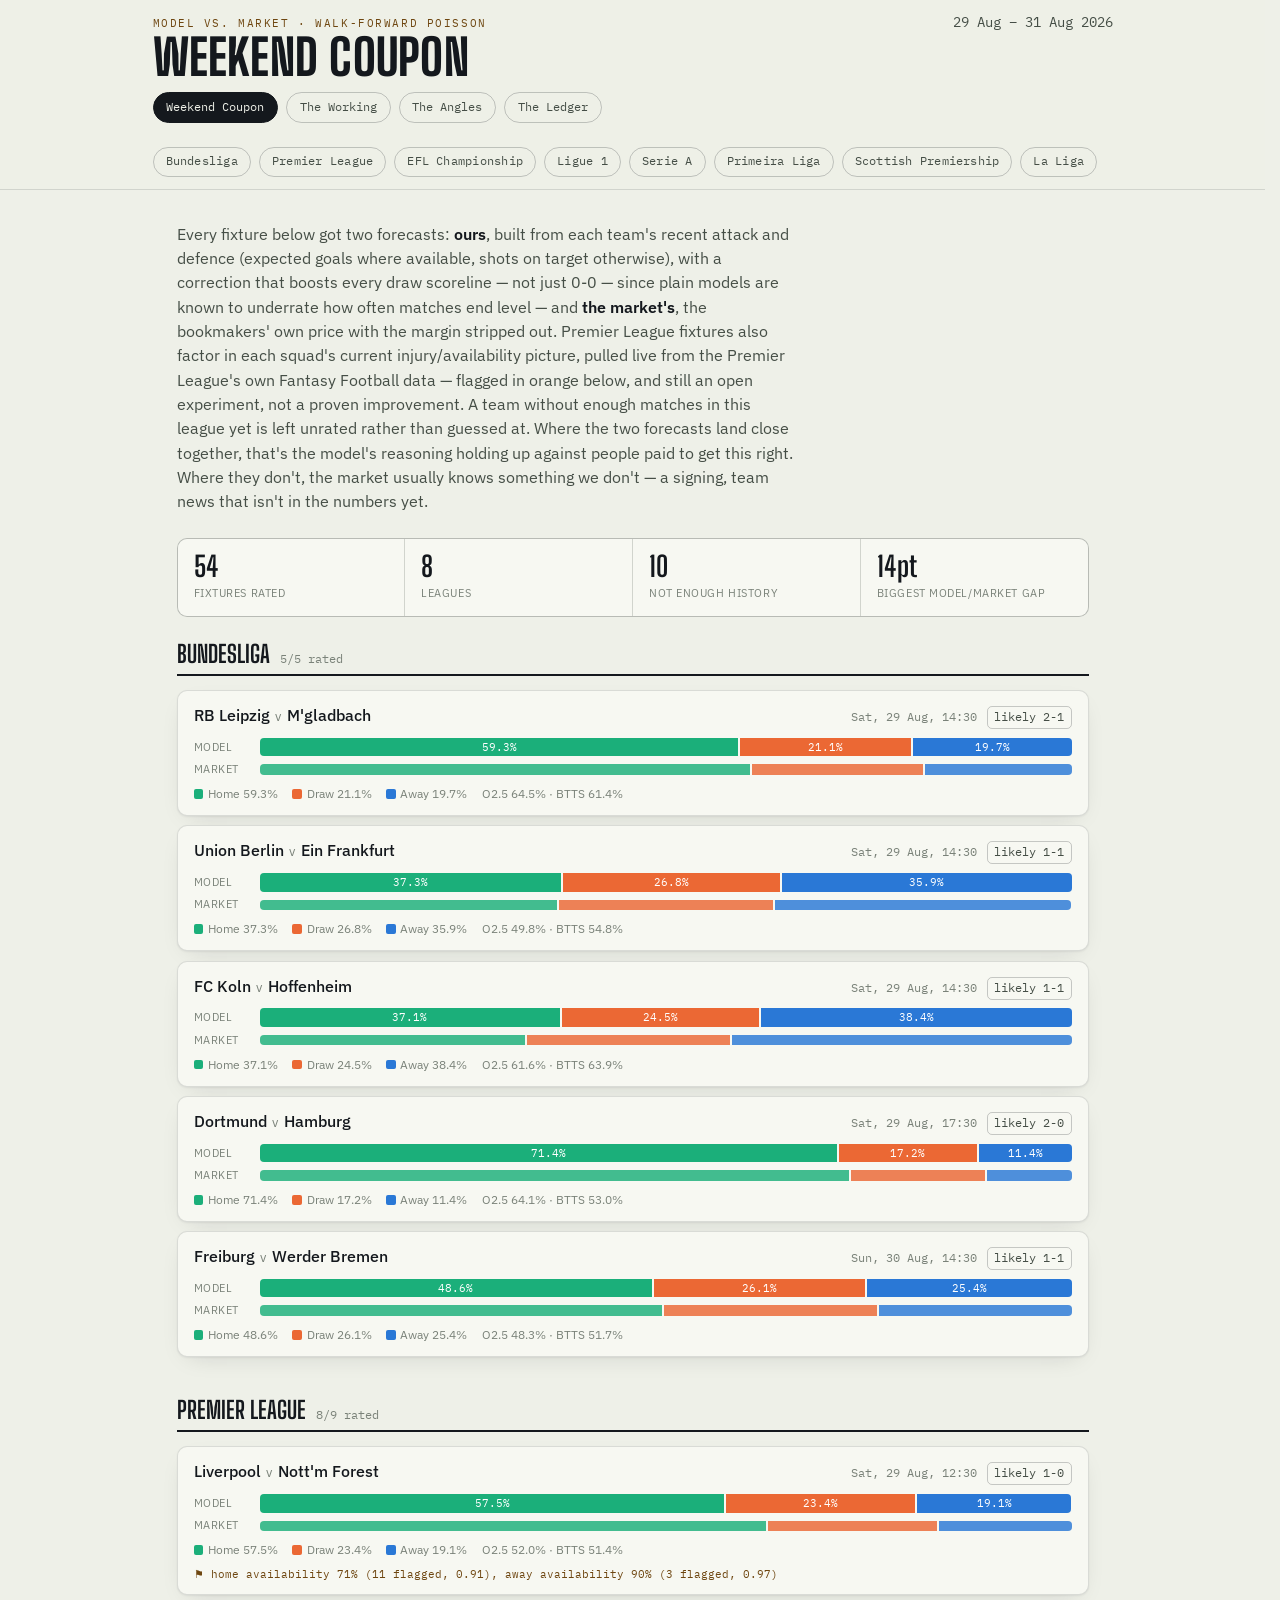
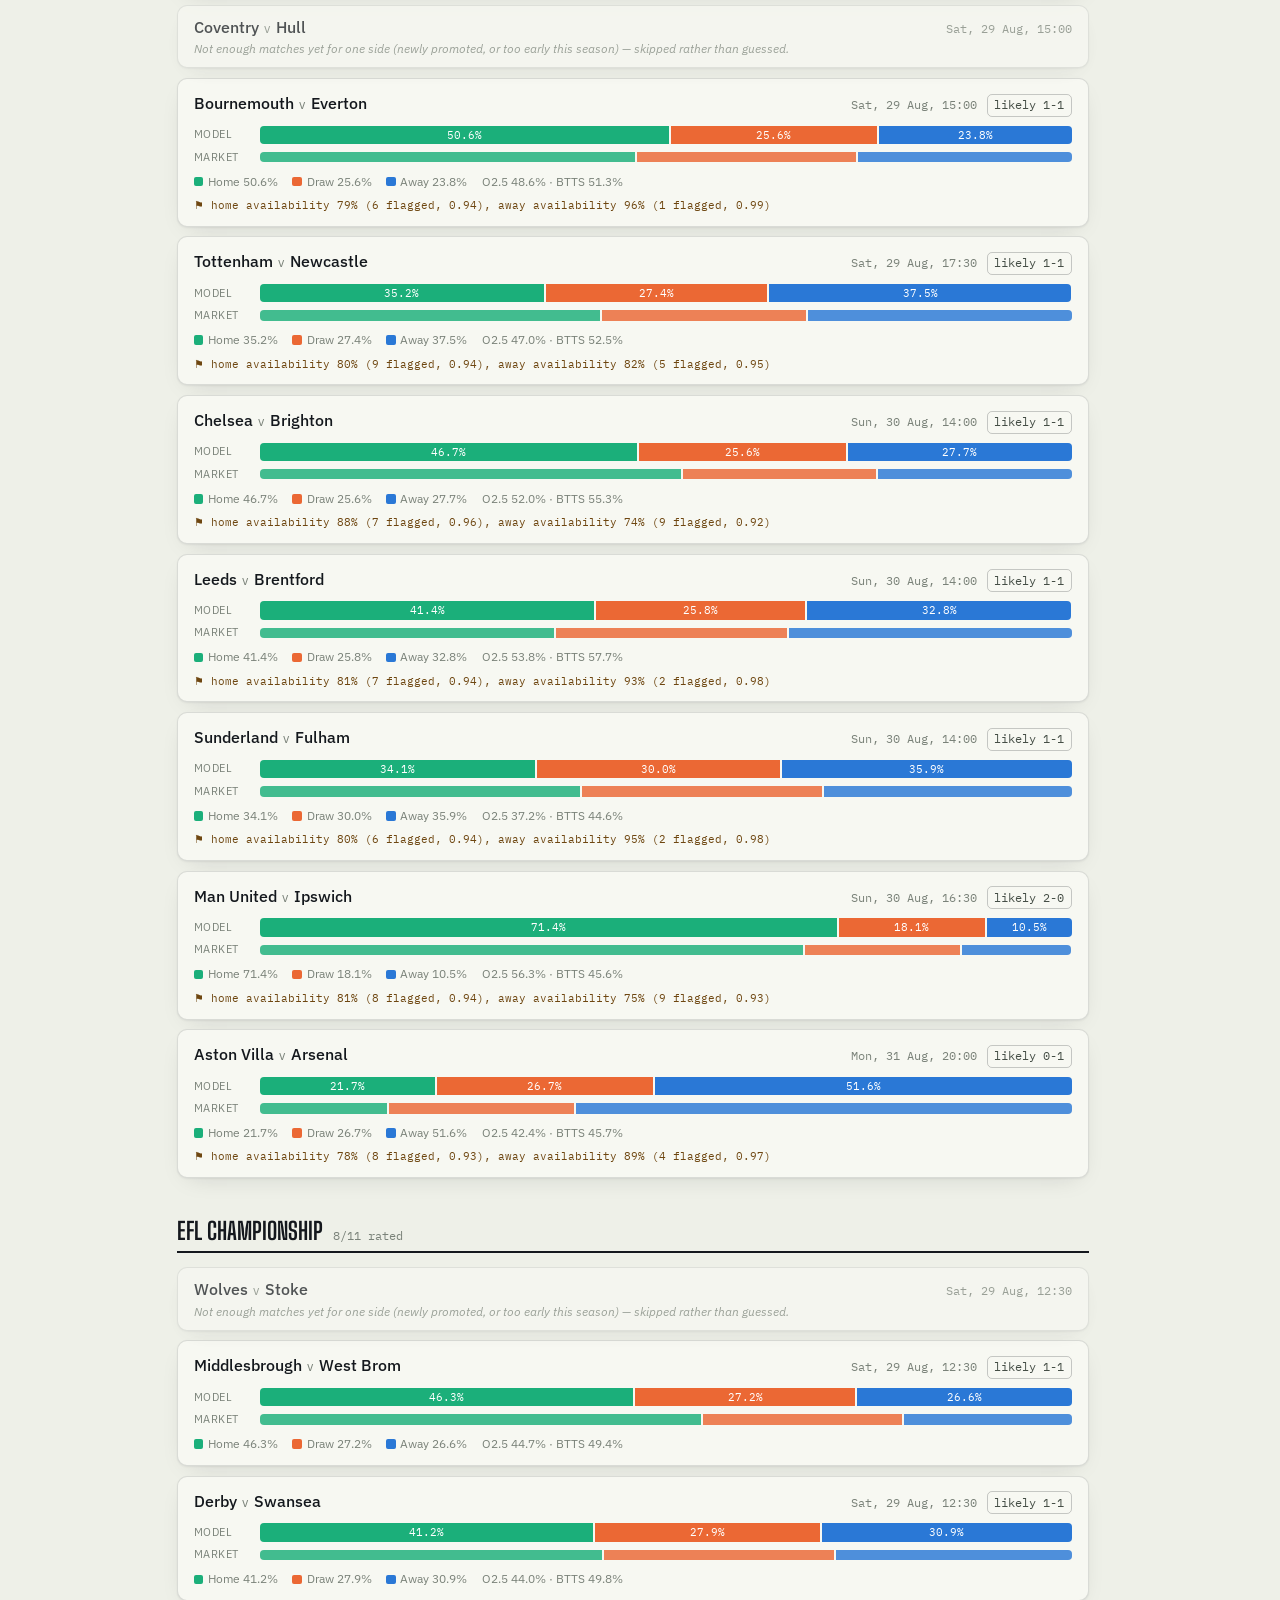
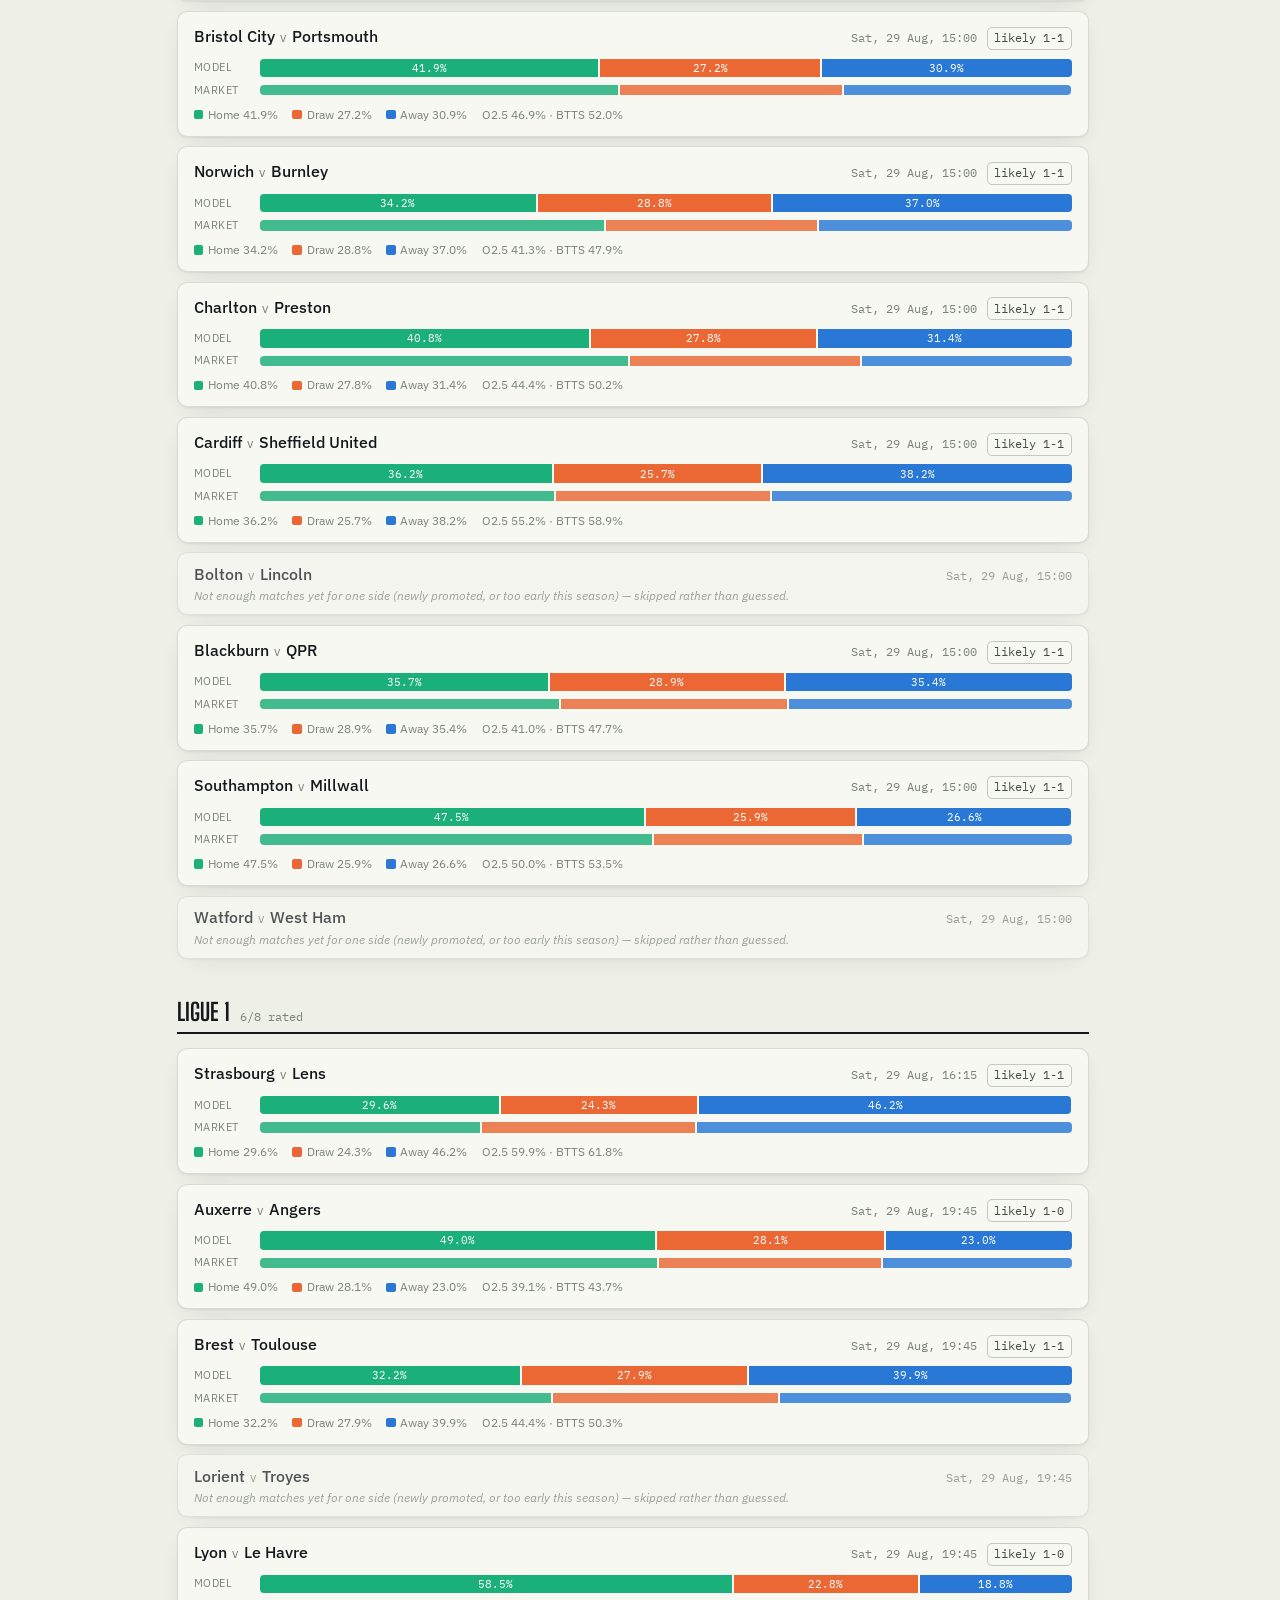
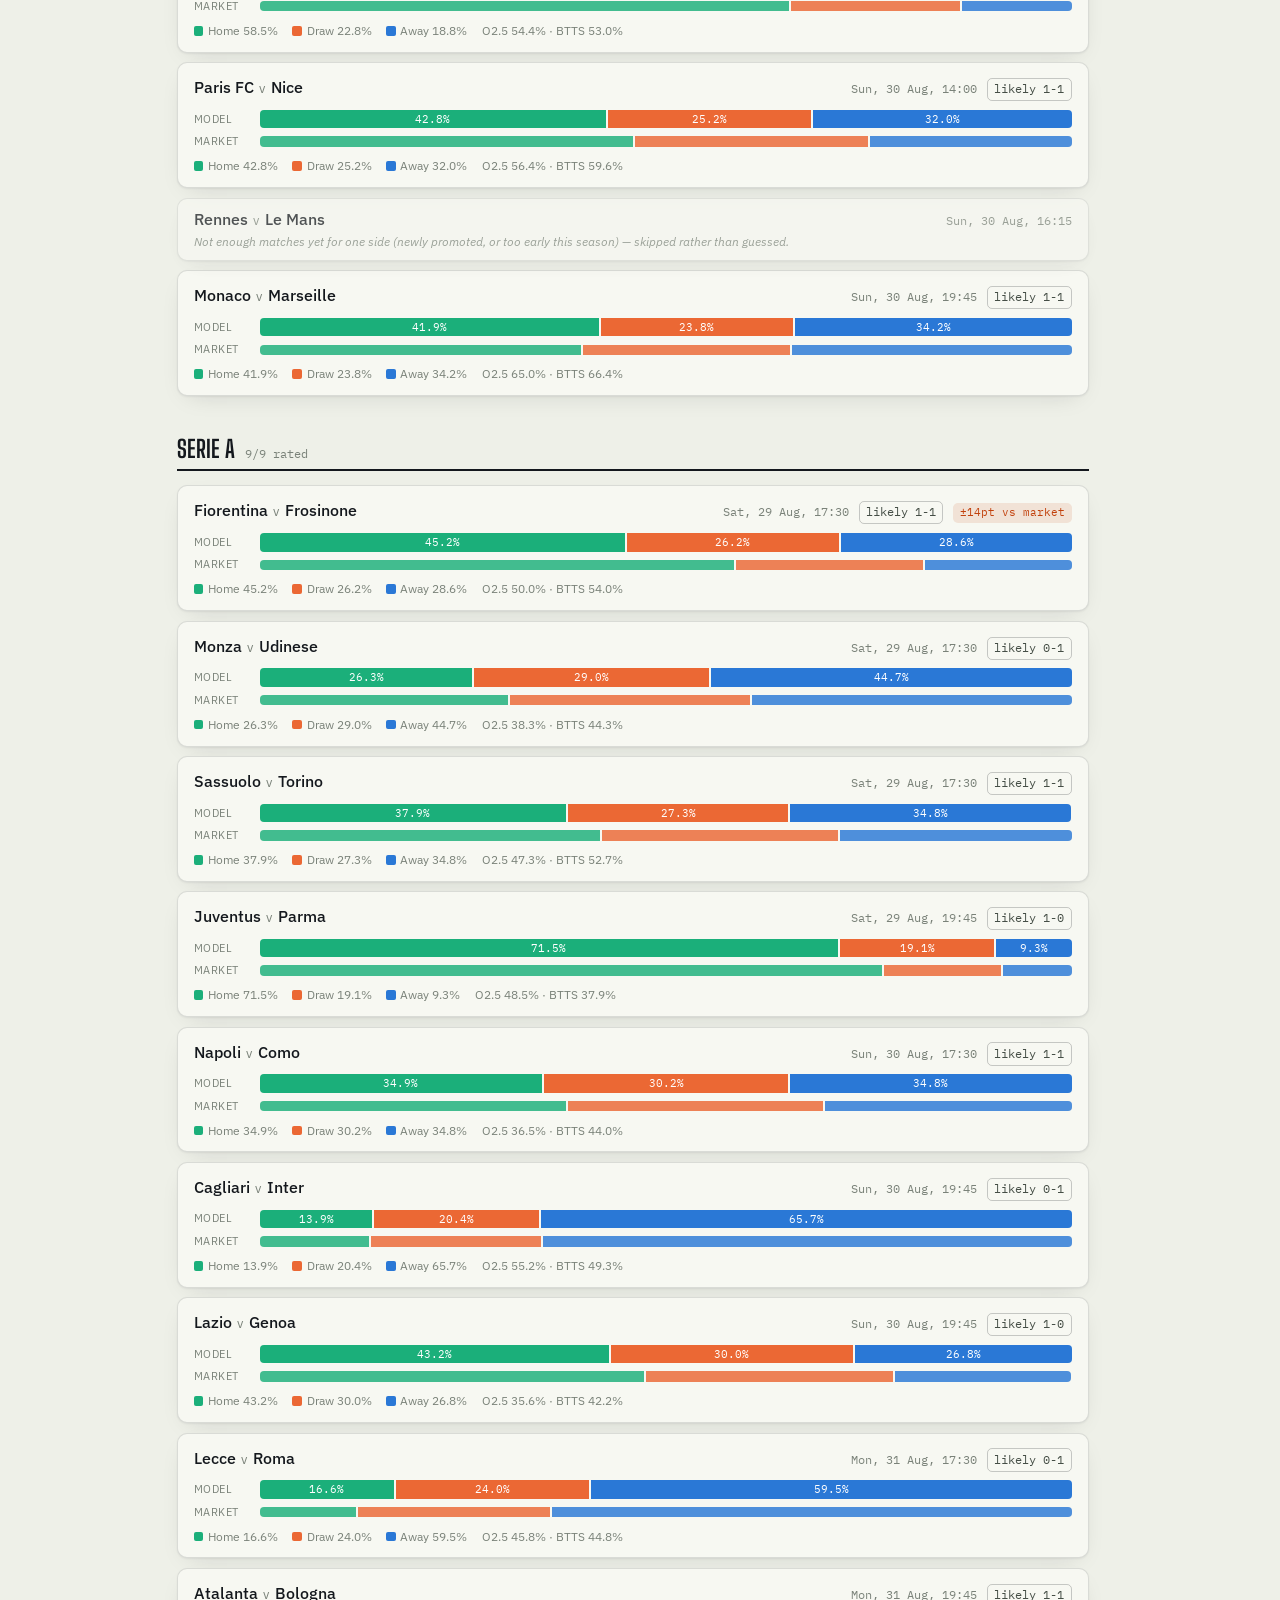
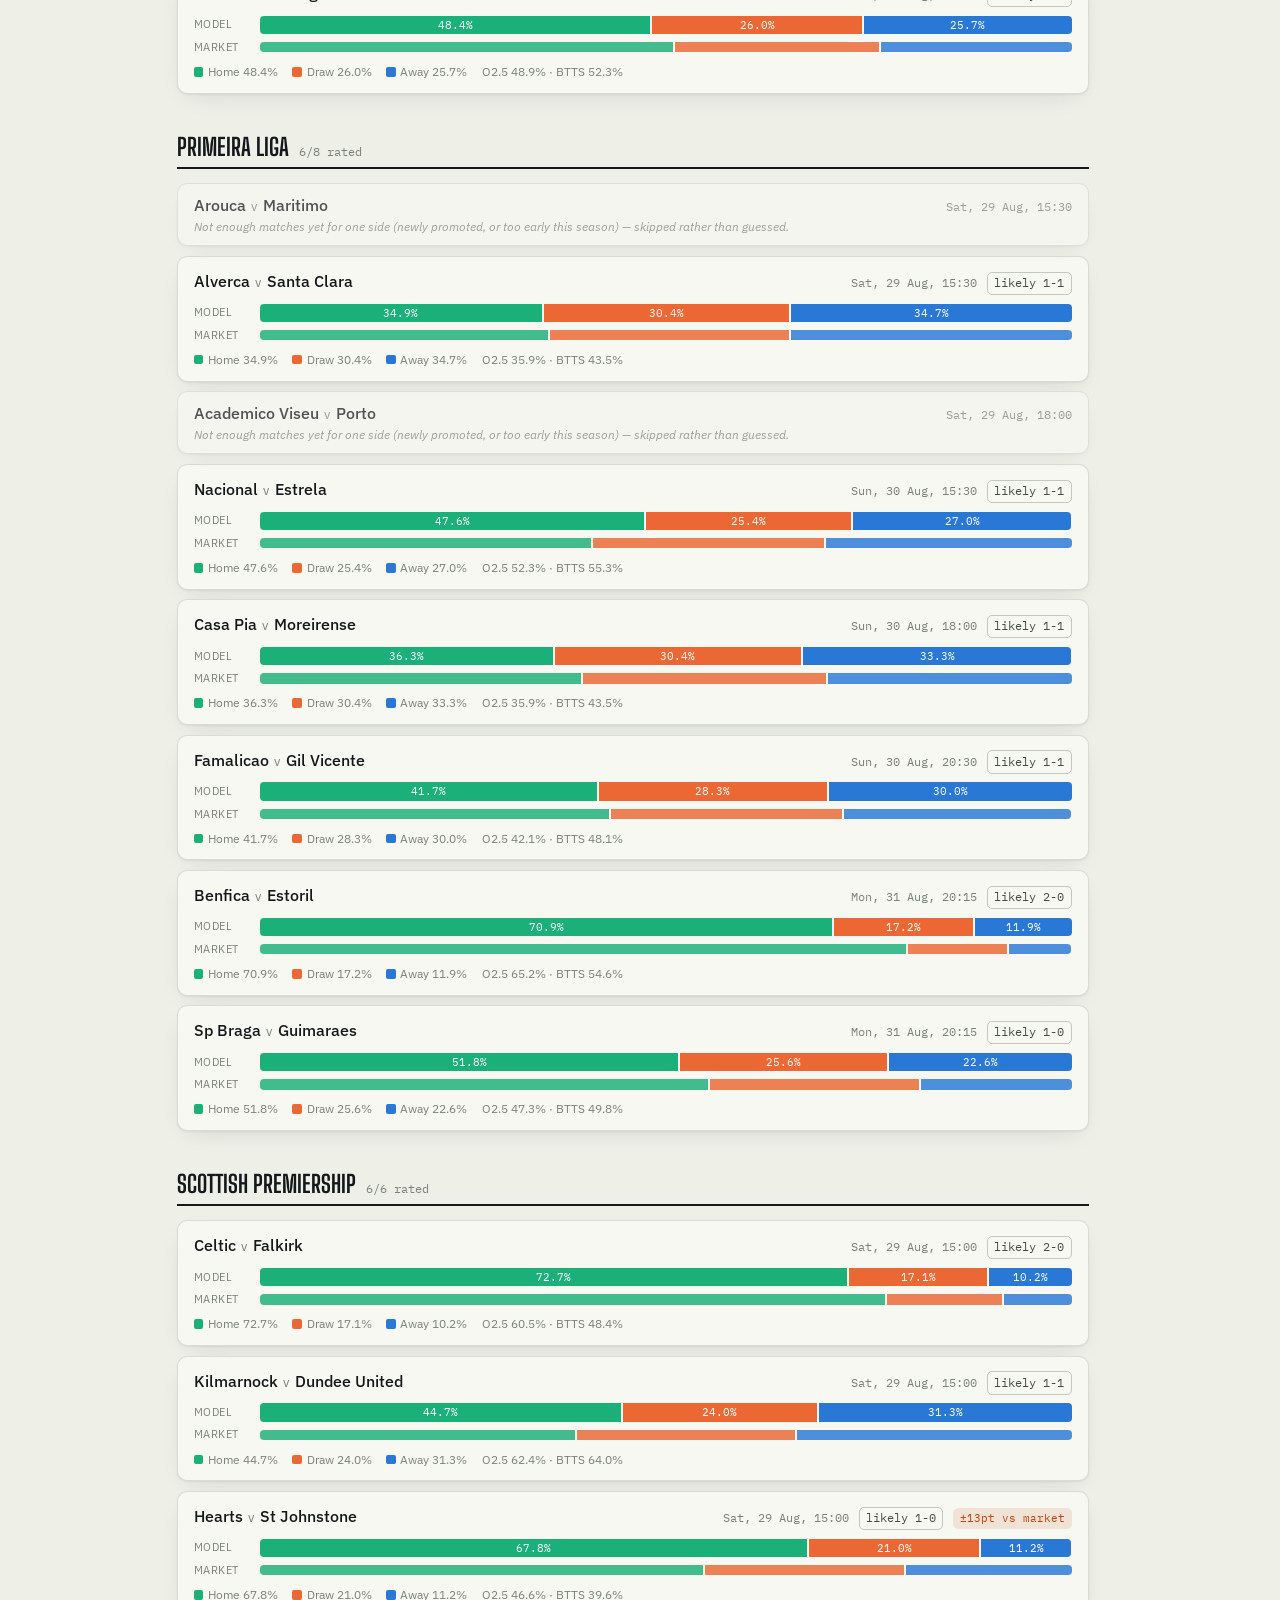
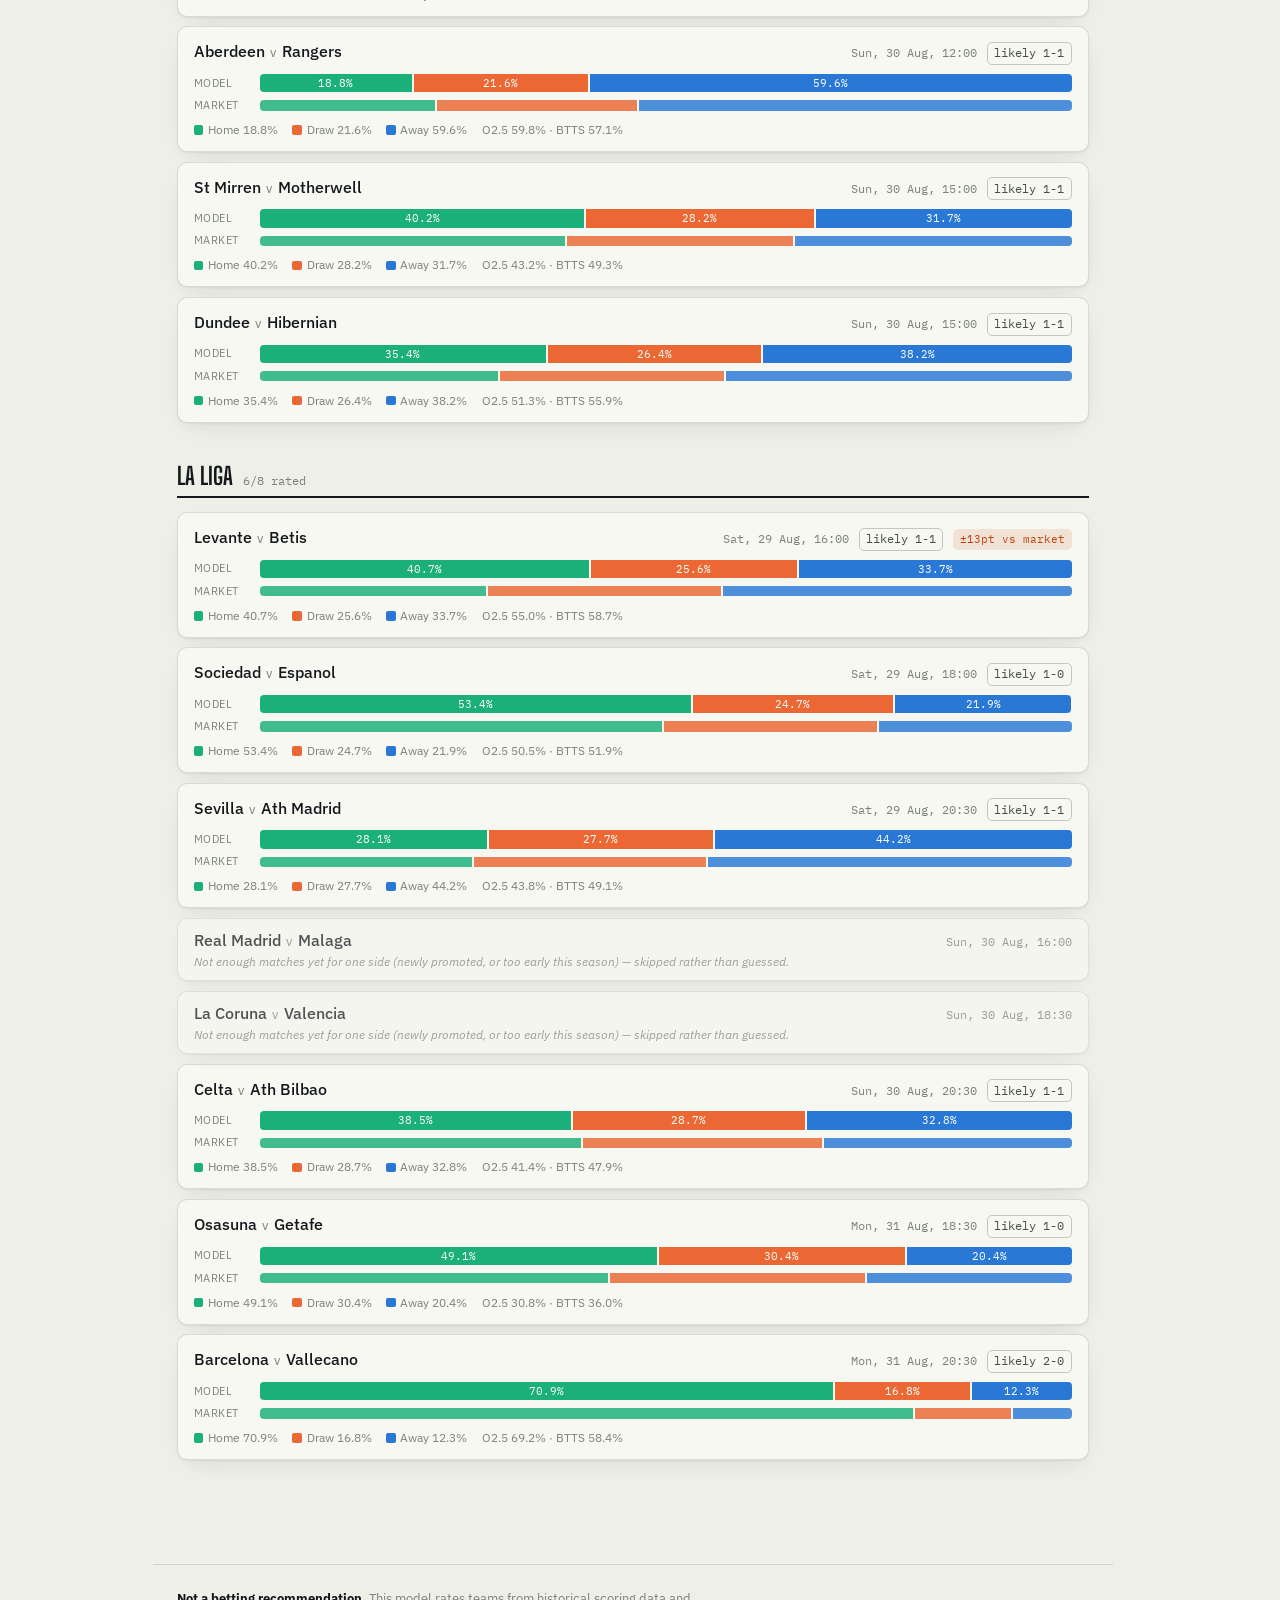
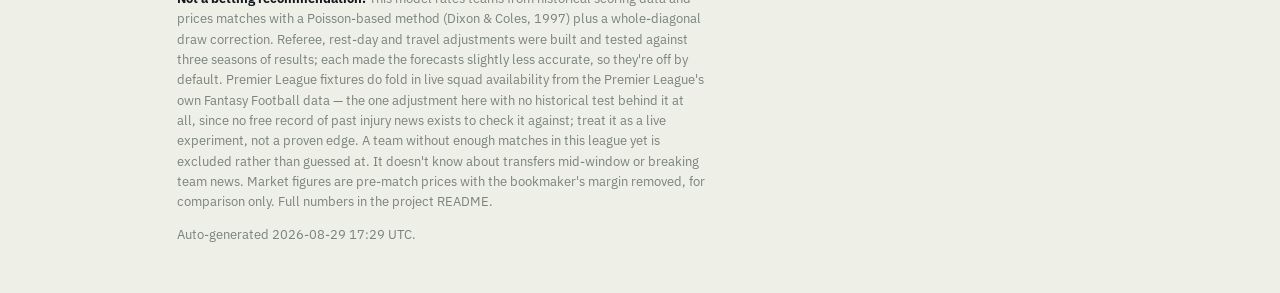
==== docs/index.html @ 1c72500c "Turn off referee/rest/travel adjustments by default All three section-10.1 nudges tested worse on RP" ====
<!DOCTYPE html>
<html lang="en">
<head>
<meta charset="utf-8">
<meta name="viewport" content="width=device-width, initial-scale=1">
<meta name="color-scheme" content="light dark">
<meta name="description" content="This weekend's football predictions from a walk-forward Poisson model, next to the bookmakers' own prices — 8 leagues, updated twice a week.">
<title>Weekend Coupon</title>
<link rel="preconnect" href="https://fonts.googleapis.com">
<link rel="preconnect" href="https://fonts.gstatic.com" crossorigin>
<link rel="stylesheet" href="https://fonts.googleapis.com/css2?family=Big+Shoulders+Display:wght@600;700;800&family=IBM+Plex+Sans:wght@400;500;600&family=IBM+Plex+Mono:wght@400;500&display=swap">
<style>/* ==========================================================================
   base.css — shared stylesheet for the three public pages
   (coupon_template.html, why_template.html, track_record_template.html).
   Inlined into each page at render time by scripts/render_common.py, so it is
   the single source of truth for tokens, layout, typography and the shared
   components. Page-specific rules live in each template's own <style> block.
   ========================================================================== */

/* ---- design tokens ------------------------------------------------------- */
:root {
  color-scheme: light dark;

  --paper: #eef0e8;
  --paper-raised: #f7f8f2;
  --ink: #14181d;
  --ink-soft: #454e46;
  --ink-faint: #7a8279;
  --line: rgba(20, 24, 29, 0.13);
  --line-strong: rgba(20, 24, 29, 0.22);
  --amber: #b9791c;
  --amber-ink: #6e4610;

  /* outcome + chart series — validated colourblind-safe (dataviz validator,
     light surface #f7f8f2): worst all-pairs CVD ΔE 9.2, normal-vision 24.0 */
  --home: #1baf7a;
  --home-bg: rgba(27, 175, 122, 0.13);
  --draw: #eb6834;
  --draw-bg: rgba(235, 104, 52, 0.13);
  --away: #2a78d6;
  --away-bg: rgba(42, 120, 214, 0.13);
  --viz-model: #2a78d6;
  --viz-elo: #1baf7a;
  --viz-alt: #eb6834;
  --viz-ref: #7a8279;
  --viz-band: rgba(42, 120, 214, 0.09);
  --viz-grid: rgba(20, 24, 29, 0.10);
  --viz-surface: #f7f8f2;
  --ratings: #256abf;
  --ratings-bg: rgba(37, 106, 191, 0.12);
  --adj: #c2410c;
  --adj-bg: rgba(194, 65, 12, 0.12);
  --gap-flag: #c2410c;
  --gap-flag-bg: rgba(194, 65, 12, 0.12);
  --good: #0ca30c;
  --bad: #d03b3b;
  --neutral: #7a8279;

  --shadow: 0 1px 2px rgba(20, 24, 29, 0.06), 0 8px 24px -12px rgba(20, 24, 29, 0.18);
  --radius: 10px;
  --radius-sm: 5px;

  /* spacing scale (rem) */
  --sp-1: 0.25rem;
  --sp-2: 0.5rem;
  --sp-3: 0.75rem;
  --sp-4: 1rem;
  --sp-5: 1.5rem;
  --sp-6: 2rem;
  --sp-7: 3rem;
  --sp-8: 4rem;

  --measure: 66ch;
  --page-max: 960px;

  --font-sans: "IBM Plex Sans", ui-sans-serif, system-ui, -apple-system, "Segoe UI", Roboto, sans-serif;
  --font-mono: "IBM Plex Mono", ui-monospace, "SF Mono", Menlo, Consolas, monospace;
  --font-display: "Big Shoulders Display", var(--font-sans);
}

@media (prefers-color-scheme: dark) {
  :root:not([data-theme="light"]) {
    --paper: #10141a;
    --paper-raised: #171c23;
    --ink: #e9ece4;
    --ink-soft: #b2b9ae;
    --ink-faint: #767f77;
    --line: rgba(233, 236, 228, 0.13);
    --line-strong: rgba(233, 236, 228, 0.22);
    --amber: #e3ac4c;
    --amber-ink: #f0c274;
    --home: #199e70;
    --home-bg: rgba(25, 158, 112, 0.16);
    --draw: #d95926;
    --draw-bg: rgba(217, 89, 38, 0.16);
    --away: #3987e5;
    --away-bg: rgba(57, 135, 229, 0.16);
    --viz-model: #3987e5;
    --viz-elo: #199e70;
    --viz-alt: #d95926;
    --viz-ref: #8b938a;
    --viz-band: rgba(57, 135, 229, 0.14);
    --viz-grid: rgba(233, 236, 228, 0.10);
    --viz-surface: #171c23;
    --ratings: #6da7ec;
    --ratings-bg: rgba(109, 167, 236, 0.16);
    --adj: #e07a4c;
    --adj-bg: rgba(224, 122, 76, 0.16);
    --gap-flag: #e07a4c;
    --gap-flag-bg: rgba(224, 122, 76, 0.16);
    --good: #3fb93f;
    --bad: #e06666;
    --neutral: #8b938a;
    --shadow: 0 1px 2px rgba(0, 0, 0, 0.3), 0 8px 24px -12px rgba(0, 0, 0, 0.5);
  }
}
/* explicit toggle wins in both directions */
:root[data-theme="dark"] {
  --paper: #10141a;
  --paper-raised: #171c23;
  --ink: #e9ece4;
  --ink-soft: #b2b9ae;
  --ink-faint: #767f77;
  --line: rgba(233, 236, 228, 0.13);
  --line-strong: rgba(233, 236, 228, 0.22);
  --amber: #e3ac4c;
  --amber-ink: #f0c274;
  --home: #199e70;
  --home-bg: rgba(25, 158, 112, 0.16);
  --draw: #d95926;
  --draw-bg: rgba(217, 89, 38, 0.16);
  --away: #3987e5;
  --away-bg: rgba(57, 135, 229, 0.16);
  --viz-model: #3987e5;
  --viz-elo: #199e70;
  --viz-alt: #d95926;
  --viz-ref: #8b938a;
  --viz-band: rgba(57, 135, 229, 0.14);
  --viz-grid: rgba(233, 236, 228, 0.10);
  --viz-surface: #171c23;
  --ratings: #6da7ec;
  --ratings-bg: rgba(109, 167, 236, 0.16);
  --adj: #e07a4c;
  --adj-bg: rgba(224, 122, 76, 0.16);
  --gap-flag: #e07a4c;
  --gap-flag-bg: rgba(224, 122, 76, 0.16);
  --good: #3fb93f;
  --bad: #e06666;
  --neutral: #8b938a;
  --shadow: 0 1px 2px rgba(0, 0, 0, 0.3), 0 8px 24px -12px rgba(0, 0, 0, 0.5);
}

/* ---- reset ------------------------------------------------------------- */
*, *::before, *::after { box-sizing: border-box; }
* { margin: 0; }
html { -webkit-text-size-adjust: 100%; scrollbar-gutter: stable; }
body {
  min-height: 100dvh;
  background: var(--paper);
  color: var(--ink);
  font-family: var(--font-sans);
  font-size: 15px;
  line-height: 1.55;
  -webkit-font-smoothing: antialiased;
  text-rendering: optimizeLegibility;
}
img, svg, video { display: block; max-width: 100%; }
button, input, select, textarea { font: inherit; color: inherit; }
h1, h2, h3 { line-height: 1.1; text-wrap: balance; }
p { text-wrap: pretty; }
a { color: var(--amber-ink); text-underline-offset: 0.15em; }

::selection { background: var(--amber); color: #fff; }
:focus-visible { outline: 2px solid var(--amber); outline-offset: 2px; border-radius: 2px; }

.num { font-family: var(--font-mono); font-variant-numeric: tabular-nums; }

/* skip link */
.skip {
  position: absolute; left: -9999px; top: 0; z-index: 100;
  background: var(--paper); color: var(--ink); padding: var(--sp-2) var(--sp-3);
  border: 1px solid var(--line-strong); border-radius: var(--radius-sm);
}
.skip:focus { left: var(--sp-3); top: var(--sp-3); }

/* ---- header / nav ---------------------------------------------------- */
header {
  position: sticky; top: 0; z-index: 10;
  background: var(--paper);
  background: color-mix(in srgb, var(--paper) 92%, transparent);
  -webkit-backdrop-filter: saturate(1.4) blur(6px);
  backdrop-filter: saturate(1.4) blur(6px);
  border-bottom: 1px solid var(--line);
  padding: var(--sp-3) var(--sp-5) 0;
}
.header-top {
  display: flex; align-items: baseline; justify-content: space-between;
  gap: var(--sp-4); flex-wrap: wrap;
  max-width: var(--page-max); margin-inline: auto;
}
.eyebrow {
  font-family: var(--font-mono); font-size: 0.7rem; letter-spacing: 0.14em;
  text-transform: uppercase; color: var(--amber-ink); margin-bottom: 0.15rem;
}
h1 {
  font-family: var(--font-display); font-weight: 800;
  font-size: clamp(2.1rem, 5vw, 3.1rem); letter-spacing: 0.005em;
  text-transform: uppercase; line-height: 0.92;
}
.generated { font-family: var(--font-mono); font-size: 0.8rem; color: var(--ink-faint); white-space: nowrap; }

nav.site {
  max-width: var(--page-max); margin: var(--sp-3) auto 0;
  display: flex; gap: var(--sp-2); overflow-x: auto; padding-bottom: var(--sp-3);
  scrollbar-width: thin;
}
nav.site a {
  flex: none; font-family: var(--font-mono); font-size: 0.75rem;
  text-decoration: none; color: var(--ink-soft);
  border: 1px solid var(--line-strong); border-radius: 100px;
  padding: 0.3rem 0.8rem; white-space: nowrap;
  transition: color 0.15s, border-color 0.15s, background 0.15s;
}
nav.site a[aria-current="page"] { color: var(--paper); background: var(--ink); border-color: var(--ink); }
nav.site a:hover { border-color: var(--amber); color: var(--ink); }

main { max-width: var(--page-max); margin-inline: auto; padding: var(--sp-6) var(--sp-5) var(--sp-8); }

footer {
  max-width: var(--page-max); margin-inline: auto;
  padding: var(--sp-5) var(--sp-5) var(--sp-7);
  color: var(--ink-faint); font-size: 0.82rem;
  border-top: 1px solid var(--line);
}
footer p { max-width: var(--measure); }
footer strong { color: var(--ink); }

/* ---- shared components --------------------------------------------------- */
.tiles, .stats {
  display: grid; grid-template-columns: repeat(auto-fit, minmax(140px, 1fr)); gap: 1px;
  background: var(--line); border: 1px solid var(--line); border-radius: var(--radius);
  overflow: hidden; margin-bottom: var(--sp-5);
}
.tile, .stat { background: var(--paper-raised); padding: 0.85rem var(--sp-4); }
.tile .n, .stat .n {
  font-family: var(--font-display); font-weight: 700; font-size: 1.75rem;
  line-height: 1; display: block;
}
.tile .l, .stat .l {
  font-size: 0.7rem; color: var(--ink-faint); text-transform: uppercase;
  letter-spacing: 0.05em; margin-top: 0.3rem; display: block;
}
.tile .sub2 { font-size: 0.72rem; color: var(--ink-faint); margin-top: 0.15rem; display: block; }

.panel {
  background: var(--paper-raised); border: 1px solid var(--line); border-radius: var(--radius);
  padding: var(--sp-4) 1.15rem; box-shadow: var(--shadow); margin-bottom: 1.25rem;
}
.panel > h3 {
  font-size: 0.8rem; text-transform: uppercase; letter-spacing: 0.05em;
  color: var(--ink-faint); font-weight: 600; margin-bottom: 0.15rem;
}
.panel .cap { font-size: 0.78rem; color: var(--ink-faint); margin-bottom: var(--sp-3); }

table { width: 100%; border-collapse: collapse; font-size: 0.85rem; }
th, td { text-align: left; padding: 0.4rem 0.6rem; border-bottom: 1px solid var(--line); }
th { font-size: 0.68rem; text-transform: uppercase; letter-spacing: 0.05em; color: var(--ink-faint); font-weight: 600; }
td.num, th.num { text-align: right; }
.scroll-x { overflow-x: auto; }

/* stacked probability bar — 2px surface gaps do the separating, no strokes */
.bar { display: flex; height: 1.15rem; border-radius: 4px; gap: 2px; background: var(--paper-raised); }
.seg {
  display: flex; align-items: center; justify-content: center;
  font-family: var(--font-mono); font-size: 0.66rem; color: #fff;
  white-space: nowrap; overflow: hidden;
}
.seg:first-child { border-radius: 4px 0 0 4px; }
.seg:last-child { border-radius: 0 4px 4px 0; }
.seg.home { background: var(--home); }
.seg.draw { background: var(--draw); }
.seg.away { background: var(--away); }

/* chart tooltip + legend (used by the SVG charts) */
.chart-wrap { position: relative; overflow-x: auto; }
svg.chart { display: block; max-width: 100%; height: auto; touch-action: none; }
.legend { display: flex; gap: var(--sp-4); font-size: 0.72rem; color: var(--ink-soft); margin-top: var(--sp-2); flex-wrap: wrap; }
.legend span { display: inline-flex; align-items: center; gap: 0.35rem; }
.legend .lk { width: 0.9rem; height: 0; border-top: 2px solid currentColor; display: inline-block; }
.legend .lk.dash { border-top-style: dashed; }
.legend .dot { width: 0.6rem; height: 0.6rem; border-radius: 50%; display: inline-block; }
.viz-tip {
  position: absolute; pointer-events: none; z-index: 5;
  background: var(--paper); border: 1px solid var(--line-strong); border-radius: 7px;
  padding: 0.45rem 0.6rem; font-size: 0.74rem; box-shadow: var(--shadow);
  opacity: 0; transition: opacity 0.1s; min-width: 8rem;
}
.viz-tip .tx { font-family: var(--font-mono); color: var(--ink-faint); font-size: 0.68rem; display: block; margin-bottom: 0.25rem; }
.viz-tip .row { display: flex; align-items: center; gap: 0.4rem; justify-content: space-between; }
.viz-tip .row .k { display: inline-flex; align-items: center; gap: 0.35rem; color: var(--ink-soft); }
.viz-tip .row .k i { width: 0.85rem; height: 0; border-top: 2px solid currentColor; display: inline-block; }
.viz-tip .row .v { font-family: var(--font-mono); font-weight: 600; color: var(--ink); }

details.tableview { margin-top: var(--sp-2); }
details.tableview summary { font-size: 0.72rem; color: var(--ink-faint); cursor: pointer; font-family: var(--font-mono); }
details.tableview summary:hover { color: var(--ink); }
details.tableview table { margin-top: var(--sp-2); }

.tag {
  font-family: var(--font-mono); font-size: 0.7rem; padding: 0.12rem 0.5rem;
  border-radius: var(--radius-sm); background: var(--line); color: var(--ink-soft);
  white-space: nowrap; display: inline-block;
}

/* ---- accessibility & media -------------------------------------------- */
@media (prefers-reduced-motion: reduce) {
  *, *::before, *::after { animation-duration: 0.001ms !important; transition-duration: 0.001ms !important; scroll-behavior: auto !important; }
}
@media (prefers-contrast: more) {
  :root { --line: rgba(20, 24, 29, 0.35); --line-strong: rgba(20, 24, 29, 0.55); --ink-faint: #5a615a; }
  :root[data-theme="dark"], :root:not([data-theme="light"]) { --line: rgba(233, 236, 228, 0.35); --line-strong: rgba(233, 236, 228, 0.6); }
}
@media (forced-colors: active) {
  .bar { gap: 1px; }
  .seg { forced-color-adjust: none; }
  nav.site a[aria-current="page"] { border-width: 2px; }
}

@media print {
  header { position: static; backdrop-filter: none; }
  nav.site, .skip, details.tableview summary { display: none; }
  details.tableview { display: block; }
  details.tableview[open] table, details.tableview table { display: table; }
  .panel, .fixture, .tile { box-shadow: none; break-inside: avoid; }
  body { background: #fff; color: #000; font-size: 11pt; }
  a { color: #000; text-decoration: none; }
  main { max-width: none; }
}
</style>
<style>
  .date-range { font-family: var(--font-mono); font-size: 0.85rem; color: var(--ink-soft); white-space: nowrap; }

  nav.leagues { max-width: var(--page-max); margin: 0.75rem auto 0; display: flex; gap: var(--sp-2);
    overflow-x: auto; padding-bottom: var(--sp-3); scrollbar-width: thin; }
  nav.leagues a { flex: none; font-family: var(--font-mono); font-size: 0.75rem; letter-spacing: 0.02em;
    text-decoration: none; color: var(--ink-soft); border: 1px solid var(--line-strong);
    border-radius: 100px; padding: 0.3rem 0.75rem; white-space: nowrap;
    transition: color 0.15s, border-color 0.15s, background 0.15s; }
  nav.leagues a:hover, nav.leagues a:focus-visible { color: var(--ink); border-color: var(--amber); background: var(--paper-raised); }

  .intro { font-size: 0.98rem; color: var(--ink-soft); max-width: 62ch; margin-bottom: var(--sp-5); }
  .intro strong { color: var(--ink); font-weight: 600; }

  section.league { margin-bottom: 2.5rem; scroll-margin-top: 6.5rem; }
  .league-head { display: flex; align-items: baseline; gap: 0.65rem; border-bottom: 2px solid var(--ink);
    padding-bottom: 0.35rem; margin-bottom: 0.9rem; }
  .league-head h2 { font-family: var(--font-display); font-weight: 700; font-size: 1.5rem; text-transform: uppercase; }
  .league-head .count { font-family: var(--font-mono); font-size: 0.78rem; color: var(--ink-faint); }

  .fixtures { display: flex; flex-direction: column; gap: 0.6rem; }
  .fixture { background: var(--paper-raised); border: 1px solid var(--line); border-radius: var(--radius);
    padding: var(--sp-3) var(--sp-4); box-shadow: var(--shadow); }
  .fixture-top { display: flex; align-items: baseline; justify-content: space-between; gap: var(--sp-3);
    margin-bottom: 0.55rem; flex-wrap: wrap; }
  .teams { font-weight: 500; font-size: 0.98rem; }
  .teams .vs { color: var(--ink-faint); font-weight: 400; margin: 0 0.35rem; font-size: 0.85em; }
  .meta { display: flex; align-items: baseline; gap: 0.6rem; }
  .kickoff { font-size: 0.78rem; color: var(--ink-faint); white-space: nowrap; }
  .score-pill { font-family: var(--font-mono); font-size: 0.75rem; color: var(--ink-soft);
    border: 1px solid var(--line-strong); border-radius: var(--radius-sm); padding: 0.08rem 0.4rem; }
  .gap-badge { font-family: var(--font-mono); font-size: 0.7rem; color: var(--gap-flag);
    background: var(--gap-flag-bg); border-radius: var(--radius-sm); padding: 0.1rem 0.42rem; white-space: nowrap; }

  .prob-row { display: grid; grid-template-columns: 3.6rem 1fr; gap: 0.55rem; align-items: center; margin-top: 0.3rem; }
  .prob-row:first-of-type { margin-top: 0; }
  .prob-label { font-size: 0.68rem; letter-spacing: 0.05em; text-transform: uppercase; color: var(--ink-faint); }
  .bar.market { height: 0.65rem; opacity: 0.82; }
  .bar.market .seg { font-size: 0; }

  .legend-inline { display: flex; gap: 0.9rem; font-size: 0.72rem; color: var(--ink-faint); margin-top: 0.45rem; flex-wrap: wrap; }
  .legend-inline span { display: inline-flex; align-items: center; gap: 0.3rem; }
  .swatch { width: 0.6rem; height: 0.6rem; border-radius: 2px; display: inline-block; }
  .adj-note { font-family: var(--font-mono); font-size: 0.68rem; color: var(--amber-ink); margin-top: 0.4rem; }

  .fixture.unrated { opacity: 0.72; padding: 0.55rem var(--sp-4); }
  .fixture.unrated .fixture-top { margin-bottom: 0; }
  .unrated-note { font-size: 0.78rem; color: var(--ink-faint); font-style: italic; }

  @media (max-width: 560px) {
    .prob-row { grid-template-columns: 3.1rem 1fr; }
    .fixture-top { flex-direction: column; align-items: flex-start; gap: 0.3rem; }
  }
  @media (prefers-reduced-motion: no-preference) {
    nav.leagues a, .fixture { transition: transform 0.15s ease, box-shadow 0.15s ease; }
  }
</style>
</head>
<body>
<a class="skip" href="#main">Skip to content</a>

<header>
  <div class="header-top">
    <div>
      <p class="eyebrow">Model vs. market · walk-forward Poisson</p>
      <h1>Weekend Coupon</h1>
    </div>
    <div class="date-range num" id="date-range">28–31 Aug 2026</div>
  </div>
  <nav class="site">
    <a href="./index.html" aria-current="page">Weekend Coupon</a>
    <a href="./why.html">The Working</a>
    <a href="./angles.html">The Angles</a>
    <a href="./track-record.html">The Ledger</a>
  </nav>
  <nav class="leagues" id="league-nav" aria-label="Jump to league"></nav>
</header>

<main id="main">
  <p class="intro">
    Every fixture below got two forecasts: <strong>ours</strong>, built from each team's
    recent attack and defence (expected goals where available, shots on target
    otherwise), with a correction that boosts every draw scoreline — not just
    0-0 — since plain models are known to underrate how often matches end level
    — and <strong>the market's</strong>, the bookmakers' own price with the
    margin stripped out. Premier League fixtures also factor in each squad's current
    injury/availability picture, pulled live from the Premier League's own
    Fantasy Football data — flagged in orange below, and still an open
    experiment, not a proven improvement. A team without enough matches in
    this league yet is left unrated rather than guessed at. Where the two
    forecasts land close together, that's the model's reasoning holding up
    against people paid to get this right. Where they don't, the market
    usually knows something we don't — a signing, team news that isn't in
    the numbers yet.
  </p>

  <div class="stats" id="stats"></div>

  <div id="leagues"></div>
</main>

<footer>
  <p>
    <strong style="color:var(--ink)">Not a betting recommendation.</strong> This model rates
    teams from historical scoring data and prices matches with a Poisson-based method
    (Dixon &amp; Coles, 1997) plus a whole-diagonal draw correction. Referee, rest-day and
    travel adjustments were built and tested against three seasons of results; each made
    the forecasts slightly less accurate, so they're off by default. Premier League
    fixtures do fold in live squad availability from
    the Premier League's own Fantasy Football data — the one adjustment here with no
    historical test behind it at all, since no free record of past injury news exists to
    check it against; treat it as a live experiment, not a proven edge. A team without
    enough matches in this league yet is excluded rather than guessed at. It doesn't know
    about transfers mid-window or breaking team news. Market figures are pre-match prices
    with the bookmaker's margin removed, for comparison only. Full numbers in the project
    README.
  </p>
  <p style="margin-top:0.75rem">Auto-generated 2026-08-29 17:29 UTC.</p>
</footer>

<script>
  const DATA = [{"league":"Bundesliga","date":"2026-08-29T14:30","home":"RB Leipzig","away":"M'gladbach","unrated":false,"homePred":2.19,"awayPred":1.17,"score":"2-1","pHome":59.3,"pDraw":21.1,"pAway":19.7,"over25":64.5,"btts":61.4,"note":"","mHome":60.7,"mDraw":21.2,"mAway":18.1},{"league":"Bundesliga","date":"2026-08-29T14:30","home":"Union Berlin","away":"Ein Frankfurt","unrated":false,"homePred":1.37,"awayPred":1.34,"score":"1-1","pHome":37.3,"pDraw":26.8,"pAway":35.9,"over25":49.8,"btts":54.8,"note":"","mHome":36.7,"mDraw":26.5,"mAway":36.7},{"league":"Bundesliga","date":"2026-08-29T14:30","home":"FC Koln","away":"Hoffenheim","unrated":false,"homePred":1.59,"awayPred":1.63,"score":"1-1","pHome":37.1,"pDraw":24.5,"pAway":38.4,"over25":61.6,"btts":63.9,"note":"","mHome":32.8,"mDraw":25.2,"mAway":42.0},{"league":"Bundesliga","date":"2026-08-29T17:30","home":"Dortmund","away":"Hamburg","unrated":false,"homePred":2.48,"awayPred":0.86,"score":"2-0","pHome":71.4,"pDraw":17.2,"pAway":11.4,"over25":64.1,"btts":53.0,"note":"","mHome":73.0,"mDraw":16.5,"mAway":10.5},{"league":"Bundesliga","date":"2026-08-30T14:30","home":"Freiburg","away":"Werder Bremen","unrated":false,"homePred":1.58,"awayPred":1.06,"score":"1-1","pHome":48.6,"pDraw":26.1,"pAway":25.4,"over25":48.3,"btts":51.7,"note":"","mHome":49.8,"mDraw":26.4,"mAway":23.8},{"league":"Premier League","date":"2026-08-29T12:30","home":"Liverpool","away":"Nott'm Forest","unrated":false,"homePred":1.85,"awayPred":0.94,"score":"1-0","pHome":57.5,"pDraw":23.4,"pAway":19.1,"over25":52.0,"btts":51.4,"note":"home availability 71% (11 flagged, 0.91), away availability 90% (3 flagged, 0.97)","mHome":62.7,"mDraw":20.9,"mAway":16.4},{"league":"Premier League","date":"2026-08-29T15:00","home":"Coventry","away":"Hull","unrated":true},{"league":"Premier League","date":"2026-08-29T15:00","home":"Bournemouth","away":"Everton","unrated":false,"homePred":1.63,"awayPred":1.02,"score":"1-1","pHome":50.6,"pDraw":25.6,"pAway":23.8,"over25":48.6,"btts":51.3,"note":"home availability 79% (6 flagged, 0.94), away availability 96% (1 flagged, 0.99)","mHome":46.4,"mDraw":27.2,"mAway":26.4},{"league":"Premier League","date":"2026-08-29T17:30","home":"Tottenham","away":"Newcastle","unrated":false,"homePred":1.27,"awayPred":1.32,"score":"1-1","pHome":35.2,"pDraw":27.4,"pAway":37.5,"over25":47.0,"btts":52.5,"note":"home availability 80% (9 flagged, 0.94), away availability 82% (5 flagged, 0.95)","mHome":42.1,"mDraw":25.3,"mAway":32.7},{"league":"Premier League","date":"2026-08-30T14:00","home":"Chelsea","away":"Brighton","unrated":false,"homePred":1.62,"awayPred":1.18,"score":"1-1","pHome":46.7,"pDraw":25.6,"pAway":27.7,"over25":52.0,"btts":55.3,"note":"home availability 88% (7 flagged, 0.96), away availability 74% (9 flagged, 0.92)","mHome":52.2,"mDraw":23.9,"mAway":23.9},{"league":"Premier League","date":"2026-08-30T14:00","home":"Leeds","away":"Brentford","unrated":false,"homePred":1.54,"awayPred":1.34,"score":"1-1","pHome":41.4,"pDraw":25.8,"pAway":32.8,"over25":53.8,"btts":57.7,"note":"home availability 81% (7 flagged, 0.94), away availability 93% (2 flagged, 0.98)","mHome":36.4,"mDraw":28.6,"mAway":35.0},{"league":"Premier League","date":"2026-08-30T14:00","home":"Sunderland","away":"Fulham","unrated":false,"homePred":1.09,"awayPred":1.13,"score":"1-1","pHome":34.1,"pDraw":30.0,"pAway":35.9,"over25":37.2,"btts":44.6,"note":"home availability 80% (6 flagged, 0.94), away availability 95% (2 flagged, 0.98)","mHome":39.6,"mDraw":29.7,"mAway":30.7},{"league":"Premier League","date":"2026-08-30T16:30","home":"Man United","away":"Ipswich","unrated":false,"homePred":2.27,"awayPred":0.71,"score":"2-0","pHome":71.4,"pDraw":18.1,"pAway":10.5,"over25":56.3,"btts":45.6,"note":"home availability 81% (8 flagged, 0.94), away availability 75% (9 flagged, 0.93)","mHome":67.3,"mDraw":19.1,"mAway":13.6},{"league":"Premier League","date":"2026-08-31T20:00","home":"Aston Villa","away":"Arsenal","unrated":false,"homePred":0.88,"awayPred":1.54,"score":"0-1","pHome":21.7,"pDraw":26.7,"pAway":51.6,"over25":42.4,"btts":45.7,"note":"home availability 78% (8 flagged, 0.93), away availability 89% (4 flagged, 0.97)","mHome":15.7,"mDraw":22.9,"mAway":61.4},{"league":"EFL Championship","date":"2026-08-29T12:30","home":"Wolves","away":"Stoke","unrated":true},{"league":"EFL Championship","date":"2026-08-29T12:30","home":"Middlesbrough","away":"West Brom","unrated":false,"homePred":1.47,"awayPred":1.03,"score":"1-1","pHome":46.3,"pDraw":27.2,"pAway":26.6,"over25":44.7,"btts":49.4,"note":"","mHome":54.6,"mDraw":24.6,"mAway":20.8},{"league":"EFL Championship","date":"2026-08-29T12:30","home":"Derby","away":"Swansea","unrated":false,"homePred":1.35,"awayPred":1.12,"score":"1-1","pHome":41.2,"pDraw":27.9,"pAway":30.9,"over25":44.0,"btts":49.8,"note":"","mHome":42.3,"mDraw":28.6,"mAway":29.1},{"league":"EFL Championship","date":"2026-08-29T15:00","home":"Bristol City","away":"Portsmouth","unrated":false,"homePred":1.42,"awayPred":1.17,"score":"1-1","pHome":41.9,"pDraw":27.2,"pAway":30.9,"over25":46.9,"btts":52.0,"note":"","mHome":44.4,"mDraw":27.4,"mAway":28.2},{"league":"EFL Championship","date":"2026-08-29T15:00","home":"Norwich","away":"Burnley","unrated":false,"homePred":1.16,"awayPred":1.22,"score":"1-1","pHome":34.2,"pDraw":28.8,"pAway":37.0,"over25":41.3,"btts":47.9,"note":"","mHome":42.7,"mDraw":26.1,"mAway":31.3},{"league":"EFL Championship","date":"2026-08-29T15:00","home":"Charlton","away":"Preston","unrated":false,"homePred":1.35,"awayPred":1.14,"score":"1-1","pHome":40.8,"pDraw":27.8,"pAway":31.4,"over25":44.4,"btts":50.2,"note":"","mHome":45.6,"mDraw":28.4,"mAway":26.0},{"league":"EFL Championship","date":"2026-08-29T15:00","home":"Cardiff","away":"Sheffield United","unrated":false,"homePred":1.44,"awayPred":1.49,"score":"1-1","pHome":36.2,"pDraw":25.7,"pAway":38.2,"over25":55.2,"btts":58.9,"note":"","mHome":36.4,"mDraw":26.5,"mAway":37.1},{"league":"EFL Championship","date":"2026-08-29T15:00","home":"Bolton","away":"Lincoln","unrated":true},{"league":"EFL Championship","date":"2026-08-29T15:00","home":"Blackburn","away":"QPR","unrated":false,"homePred":1.18,"awayPred":1.18,"score":"1-1","pHome":35.7,"pDraw":28.9,"pAway":35.4,"over25":41.0,"btts":47.7,"note":"","mHome":37.0,"mDraw":28.0,"mAway":34.9},{"league":"EFL Championship","date":"2026-08-29T15:00","home":"Southampton","away":"Millwall","unrated":false,"homePred":1.6,"awayPred":1.12,"score":"1-1","pHome":47.5,"pDraw":25.9,"pAway":26.6,"over25":50.0,"btts":53.5,"note":"","mHome":48.5,"mDraw":25.7,"mAway":25.7},{"league":"EFL Championship","date":"2026-08-29T15:00","home":"Watford","away":"West Ham","unrated":true},{"league":"Ligue 1","date":"2026-08-29T16:15","home":"Strasbourg","away":"Lens","unrated":false,"homePred":1.37,"awayPred":1.77,"score":"1-1","pHome":29.6,"pDraw":24.3,"pAway":46.2,"over25":59.9,"btts":61.8,"note":"","mHome":27.2,"mDraw":26.4,"mAway":46.4},{"league":"Ligue 1","date":"2026-08-29T19:45","home":"Auxerre","away":"Angers","unrated":false,"homePred":1.42,"awayPred":0.86,"score":"1-0","pHome":49.0,"pDraw":28.1,"pAway":23.0,"over25":39.1,"btts":43.7,"note":"","mHome":49.2,"mDraw":27.4,"mAway":23.4},{"league":"Ligue 1","date":"2026-08-29T19:45","home":"Brest","away":"Toulouse","unrated":false,"homePred":1.16,"awayPred":1.33,"score":"1-1","pHome":32.2,"pDraw":27.9,"pAway":39.9,"over25":44.4,"btts":50.3,"note":"","mHome":36.1,"mDraw":27.9,"mAway":36.1},{"league":"Ligue 1","date":"2026-08-29T19:45","home":"Lorient","away":"Troyes","unrated":true},{"league":"Ligue 1","date":"2026-08-29T19:45","home":"Lyon","away":"Le Havre","unrated":false,"homePred":1.93,"awayPred":0.97,"score":"1-0","pHome":58.5,"pDraw":22.8,"pAway":18.8,"over25":54.4,"btts":53.0,"note":"","mHome":65.5,"mDraw":21.0,"mAway":13.5},{"league":"Ligue 1","date":"2026-08-30T14:00","home":"Paris FC","away":"Nice","unrated":false,"homePred":1.62,"awayPred":1.36,"score":"1-1","pHome":42.8,"pDraw":25.2,"pAway":32.0,"over25":56.4,"btts":59.6,"note":"","mHome":46.3,"mDraw":28.8,"mAway":25.0},{"league":"Ligue 1","date":"2026-08-30T16:15","home":"Rennes","away":"Le Mans","unrated":true},{"league":"Ligue 1","date":"2026-08-30T19:45","home":"Monaco","away":"Marseille","unrated":false,"homePred":1.79,"awayPred":1.6,"score":"1-1","pHome":41.9,"pDraw":23.8,"pAway":34.2,"over25":65.0,"btts":66.4,"note":"","mHome":39.7,"mDraw":25.7,"mAway":34.6},{"league":"Serie A","date":"2026-08-29T17:30","home":"Fiorentina","away":"Frosinone","unrated":false,"homePred":1.55,"awayPred":1.17,"score":"1-1","pHome":45.2,"pDraw":26.2,"pAway":28.6,"over25":50.0,"btts":54.0,"note":"","mHome":58.7,"mDraw":23.2,"mAway":18.1},{"league":"Serie A","date":"2026-08-29T17:30","home":"Monza","away":"Udinese","unrated":false,"homePred":0.94,"awayPred":1.33,"score":"0-1","pHome":26.3,"pDraw":29.0,"pAway":44.7,"over25":38.3,"btts":44.3,"note":"","mHome":30.7,"mDraw":29.7,"mAway":39.6},{"league":"Serie A","date":"2026-08-29T17:30","home":"Sassuolo","away":"Torino","unrated":false,"homePred":1.34,"awayPred":1.27,"score":"1-1","pHome":37.9,"pDraw":27.3,"pAway":34.8,"over25":47.3,"btts":52.7,"note":"","mHome":42.1,"mDraw":29.2,"mAway":28.7},{"league":"Serie A","date":"2026-08-29T19:45","home":"Juventus","away":"Parma","unrated":false,"homePred":2.09,"awayPred":0.57,"score":"1-0","pHome":71.5,"pDraw":19.1,"pAway":9.3,"over25":48.5,"btts":37.9,"note":"","mHome":77.0,"mDraw":14.5,"mAway":8.5},{"league":"Serie A","date":"2026-08-30T17:30","home":"Napoli","away":"Como","unrated":false,"homePred":1.1,"awayPred":1.09,"score":"1-1","pHome":34.9,"pDraw":30.2,"pAway":34.8,"over25":36.5,"btts":44.0,"note":"","mHome":37.9,"mDraw":31.6,"mAway":30.5},{"league":"Serie A","date":"2026-08-30T19:45","home":"Cagliari","away":"Inter","unrated":false,"homePred":0.82,"awayPred":2.11,"score":"0-1","pHome":13.9,"pDraw":20.4,"pAway":65.7,"over25":55.2,"btts":49.3,"note":"","mHome":13.5,"mDraw":21.0,"mAway":65.5},{"league":"Serie A","date":"2026-08-30T19:45","home":"Lazio","away":"Genoa","unrated":false,"homePred":1.25,"awayPred":0.91,"score":"1-0","pHome":43.2,"pDraw":30.0,"pAway":26.8,"over25":35.6,"btts":42.2,"note":"","mHome":47.5,"mDraw":30.6,"mAway":21.9},{"league":"Serie A","date":"2026-08-31T17:30","home":"Lecce","away":"Roma","unrated":false,"homePred":0.78,"awayPred":1.77,"score":"0-1","pHome":16.6,"pDraw":24.0,"pAway":59.5,"over25":45.8,"btts":44.8,"note":"","mHome":11.9,"mDraw":23.8,"mAway":64.3},{"league":"Serie A","date":"2026-08-31T19:45","home":"Atalanta","away":"Bologna","unrated":false,"homePred":1.59,"awayPred":1.07,"score":"1-1","pHome":48.4,"pDraw":26.0,"pAway":25.7,"over25":48.9,"btts":52.3,"note":"","mHome":51.1,"mDraw":25.2,"mAway":23.6},{"league":"Primeira Liga","date":"2026-08-29T15:30","home":"Arouca","away":"Maritimo","unrated":true},{"league":"Primeira Liga","date":"2026-08-29T15:30","home":"Alverca","away":"Santa Clara","unrated":false,"homePred":1.09,"awayPred":1.08,"score":"1-1","pHome":34.9,"pDraw":30.4,"pAway":34.7,"over25":35.9,"btts":43.5,"note":"","mHome":35.7,"mDraw":29.6,"mAway":34.7},{"league":"Primeira Liga","date":"2026-08-29T18:00","home":"Academico Viseu","away":"Porto","unrated":true},{"league":"Primeira Liga","date":"2026-08-30T15:30","home":"Nacional","away":"Estrela","unrated":false,"homePred":1.64,"awayPred":1.16,"score":"1-1","pHome":47.6,"pDraw":25.4,"pAway":27.0,"over25":52.3,"btts":55.3,"note":"","mHome":41.0,"mDraw":28.6,"mAway":30.4},{"league":"Primeira Liga","date":"2026-08-30T18:00","home":"Casa Pia","away":"Moreirense","unrated":false,"homePred":1.12,"awayPred":1.05,"score":"1-1","pHome":36.3,"pDraw":30.4,"pAway":33.3,"over25":35.9,"btts":43.5,"note":"","mHome":39.7,"mDraw":30.1,"mAway":30.1},{"league":"Primeira Liga","date":"2026-08-30T20:30","home":"Famalicao","away":"Gil Vicente","unrated":false,"homePred":1.33,"awayPred":1.07,"score":"1-1","pHome":41.7,"pDraw":28.3,"pAway":30.0,"over25":42.1,"btts":48.1,"note":"","mHome":43.2,"mDraw":28.6,"mAway":28.2},{"league":"Primeira Liga","date":"2026-08-31T20:15","home":"Benfica","away":"Estoril","unrated":false,"homePred":2.5,"awayPred":0.9,"score":"2-0","pHome":70.9,"pDraw":17.2,"pAway":11.9,"over25":65.2,"btts":54.6,"note":"","mHome":80.1,"mDraw":12.3,"mAway":7.7},{"league":"Primeira Liga","date":"2026-08-31T20:15","home":"Sp Braga","away":"Guimaraes","unrated":false,"homePred":1.64,"awayPred":0.97,"score":"1-0","pHome":51.8,"pDraw":25.6,"pAway":22.6,"over25":47.3,"btts":49.8,"note":"","mHome":55.5,"mDraw":25.9,"mAway":18.6},{"league":"Scottish Premiership","date":"2026-08-29T15:00","home":"Celtic","away":"Falkirk","unrated":false,"homePred":2.41,"awayPred":0.76,"score":"2-0","pHome":72.7,"pDraw":17.1,"pAway":10.2,"over25":60.5,"btts":48.4,"note":"","mHome":77.4,"mDraw":14.2,"mAway":8.4},{"league":"Scottish Premiership","date":"2026-08-29T15:00","home":"Kilmarnock","away":"Dundee United","unrated":false,"homePred":1.79,"awayPred":1.47,"score":"1-1","pHome":44.7,"pDraw":24.0,"pAway":31.3,"over25":62.4,"btts":64.0,"note":"","mHome":39.0,"mDraw":27.0,"mAway":34.0},{"league":"Scottish Premiership","date":"2026-08-29T15:00","home":"Hearts","away":"St Johnstone","unrated":false,"homePred":1.96,"awayPred":0.62,"score":"1-0","pHome":67.8,"pDraw":21.0,"pAway":11.2,"over25":46.6,"btts":39.6,"note":"","mHome":54.9,"mDraw":24.6,"mAway":20.5},{"league":"Scottish Premiership","date":"2026-08-30T12:00","home":"Aberdeen","away":"Rangers","unrated":false,"homePred":1.06,"awayPred":2.08,"score":"1-1","pHome":18.8,"pDraw":21.6,"pAway":59.6,"over25":59.8,"btts":57.1,"note":"","mHome":21.7,"mDraw":24.8,"mAway":53.5},{"league":"Scottish Premiership","date":"2026-08-30T15:00","home":"St Mirren","away":"Motherwell","unrated":false,"homePred":1.32,"awayPred":1.13,"score":"1-1","pHome":40.2,"pDraw":28.2,"pAway":31.7,"over25":43.2,"btts":49.3,"note":"","mHome":37.7,"mDraw":28.0,"mAway":34.2},{"league":"Scottish Premiership","date":"2026-08-30T15:00","home":"Dundee","away":"Hibernian","unrated":false,"homePred":1.35,"awayPred":1.42,"score":"1-1","pHome":35.4,"pDraw":26.4,"pAway":38.2,"over25":51.3,"btts":55.9,"note":"","mHome":29.4,"mDraw":27.7,"mAway":42.8},{"league":"La Liga","date":"2026-08-29T16:00","home":"Levante","away":"Betis","unrated":false,"homePred":1.54,"awayPred":1.38,"score":"1-1","pHome":40.7,"pDraw":25.6,"pAway":33.7,"over25":55.0,"btts":58.7,"note":"","mHome":28.0,"mDraw":28.8,"mAway":43.2},{"league":"La Liga","date":"2026-08-29T18:00","home":"Sociedad","away":"Espanol","unrated":false,"homePred":1.73,"awayPred":1.0,"score":"1-0","pHome":53.4,"pDraw":24.7,"pAway":21.9,"over25":50.5,"btts":51.9,"note":"","mHome":49.8,"mDraw":26.4,"mAway":23.8},{"league":"La Liga","date":"2026-08-29T20:30","home":"Sevilla","away":"Ath Madrid","unrated":false,"homePred":1.06,"awayPred":1.41,"score":"1-1","pHome":28.1,"pDraw":27.7,"pAway":44.2,"over25":43.8,"btts":49.1,"note":"","mHome":26.3,"mDraw":28.7,"mAway":45.1},{"league":"La Liga","date":"2026-08-30T16:00","home":"Real Madrid","away":"Malaga","unrated":true},{"league":"La Liga","date":"2026-08-30T18:30","home":"La Coruna","away":"Valencia","unrated":true},{"league":"La Liga","date":"2026-08-30T20:30","home":"Celta","away":"Ath Bilbao","unrated":false,"homePred":1.25,"awayPred":1.13,"score":"1-1","pHome":38.5,"pDraw":28.7,"pAway":32.8,"over25":41.4,"btts":47.9,"note":"","mHome":39.8,"mDraw":29.6,"mAway":30.6},{"league":"La Liga","date":"2026-08-31T18:30","home":"Osasuna","away":"Getafe","unrated":false,"homePred":1.28,"awayPred":0.7,"score":"1-0","pHome":49.1,"pDraw":30.4,"pAway":20.4,"over25":30.8,"btts":36.0,"note":"","mHome":43.1,"mDraw":31.6,"mAway":25.3},{"league":"La Liga","date":"2026-08-31T20:30","home":"Barcelona","away":"Vallecano","unrated":false,"homePred":2.62,"awayPred":0.99,"score":"2-0","pHome":70.9,"pDraw":16.8,"pAway":12.3,"over25":69.2,"btts":58.4,"note":"","mHome":80.9,"mDraw":11.8,"mAway":7.3}];

  const LEAGUE_ORDER = [];
  for (const m of DATA) if (!LEAGUE_ORDER.includes(m.league)) LEAGUE_ORDER.push(m.league);

  const slug = s => s.toLowerCase().replace(/[^a-z0-9]+/g, '-').replace(/(^-|-$)/g, '');
  const fmtPct = n => (Math.round(n * 10) / 10).toFixed(1);
  const fmtDate = iso => {
    const d = new Date(iso);
    return d.toLocaleString('en-GB', { weekday: 'short', day: '2-digit', month: 'short', hour: '2-digit', minute: '2-digit' });
  };

  // ---- nav ----
  const nav = document.getElementById('league-nav');
  for (const lg of LEAGUE_ORDER) {
    const a = document.createElement('a');
    a.href = '#' + slug(lg);
    a.textContent = lg;
    nav.appendChild(a);
  }

  // ---- stats ----
  const rated = DATA.filter(m => !m.unrated);
  const unratedCount = DATA.length - rated.length;
  let biggestGap = { pt: 0, fixture: null };
  for (const m of rated) {
    if (m.mHome === undefined) continue;
    const diffs = [Math.abs(m.pHome - m.mHome), Math.abs(m.pDraw - m.mDraw), Math.abs(m.pAway - m.mAway)];
    const d = Math.max(...diffs);
    if (d > biggestGap.pt) biggestGap = { pt: d, fixture: `${m.home} v ${m.away}` };
  }
  const stats = [
    { n: rated.length, l: 'Fixtures rated' },
    { n: LEAGUE_ORDER.length, l: 'Leagues' },
    { n: unratedCount, l: 'Not enough history' },
    { n: Math.round(biggestGap.pt) + 'pt', l: 'Biggest model/market gap' },
  ];
  const statsEl = document.getElementById('stats');
  for (const s of stats) {
    const div = document.createElement('div');
    div.className = 'stat';
    div.innerHTML = `<span class="n num">${s.n}</span><span class="l">${s.l}</span>`;
    statsEl.appendChild(div);
  }

  // ---- date range ----
  const dates = DATA.map(m => new Date(m.date)).sort((a, b) => a - b);
  if (dates.length) {
    const opts = { day: '2-digit', month: 'short' };
    document.getElementById('date-range').textContent =
      `${dates[0].toLocaleDateString('en-GB', opts)} – ${dates[dates.length - 1].toLocaleDateString('en-GB', opts)} 2026`;
  }

  // ---- fixture bar ----
  function probBar(home, draw, away, market) {
    const cls = market ? 'bar market' : 'bar';
    const seg = (pct, cls2) => {
      const label = market ? '' : `${fmtPct(pct)}%`;
      return `<div class="seg ${cls2}" style="width:${pct}%">${label}</div>`;
    };
    return `<div class="${cls}">${seg(home, 'home')}${seg(draw, 'draw')}${seg(away, 'away')}</div>`;
  }

  const leaguesEl = document.getElementById('leagues');
  for (const lg of LEAGUE_ORDER) {
    const matches = DATA.filter(m => m.league === lg).sort((a, b) => new Date(a.date) - new Date(b.date));
    const section = document.createElement('section');
    section.className = 'league';
    section.id = slug(lg);

    const ratedInLeague = matches.filter(m => !m.unrated).length;
    section.innerHTML = `<div class="league-head"><h2>${lg}</h2><span class="count num">${ratedInLeague}/${matches.length} rated</span></div>`;

    const list = document.createElement('div');
    list.className = 'fixtures';

    for (const m of matches) {
      const card = document.createElement('div');
      if (m.unrated) {
        card.className = 'fixture unrated';
        card.innerHTML = `
          <div class="fixture-top">
            <div class="teams">${m.home}<span class="vs">v</span>${m.away}</div>
            <div class="meta"><span class="kickoff num">${fmtDate(m.date)}</span></div>
          </div>
          <div class="unrated-note">Not enough matches yet for one side (newly promoted, or too early this season) — skipped rather than guessed.</div>`;
        list.appendChild(card);
        continue;
      }

      let gapBadge = '';
      if (m.mHome !== undefined) {
        const d = Math.max(Math.abs(m.pHome - m.mHome), Math.abs(m.pDraw - m.mDraw), Math.abs(m.pAway - m.mAway));
        if (d >= 12) gapBadge = `<span class="gap-badge">±${Math.round(d)}pt vs market</span>`;
      }

      card.className = 'fixture';
      card.innerHTML = `
        <div class="fixture-top">
          <div class="teams">${m.home}<span class="vs">v</span>${m.away}</div>
          <div class="meta">
            <span class="kickoff num">${fmtDate(m.date)}</span>
            <span class="score-pill num">likely ${m.score}</span>
            ${gapBadge}
          </div>
        </div>
        <div class="prob-row">
          <span class="prob-label">Model</span>
          ${probBar(m.pHome, m.pDraw, m.pAway, false)}
        </div>
        ${m.mHome !== undefined ? `
        <div class="prob-row">
          <span class="prob-label">Market</span>
          ${probBar(m.mHome, m.mDraw, m.mAway, true)}
        </div>` : ''}
        <div class="legend-inline">
          <span><span class="swatch" style="background:var(--home)"></span>Home ${fmtPct(m.pHome)}%</span>
          <span><span class="swatch" style="background:var(--draw)"></span>Draw ${fmtPct(m.pDraw)}%</span>
          <span><span class="swatch" style="background:var(--away)"></span>Away ${fmtPct(m.pAway)}%</span>
          <span>O2.5 ${fmtPct(m.over25)}% · BTTS ${fmtPct(m.btts)}%</span>
        </div>
        ${m.note ? `<div class="adj-note">⚑ ${m.note}</div>` : ''}`;
      list.appendChild(card);
    }

    section.appendChild(list);
    leaguesEl.appendChild(section);
  }
</script>
</body>
</html>
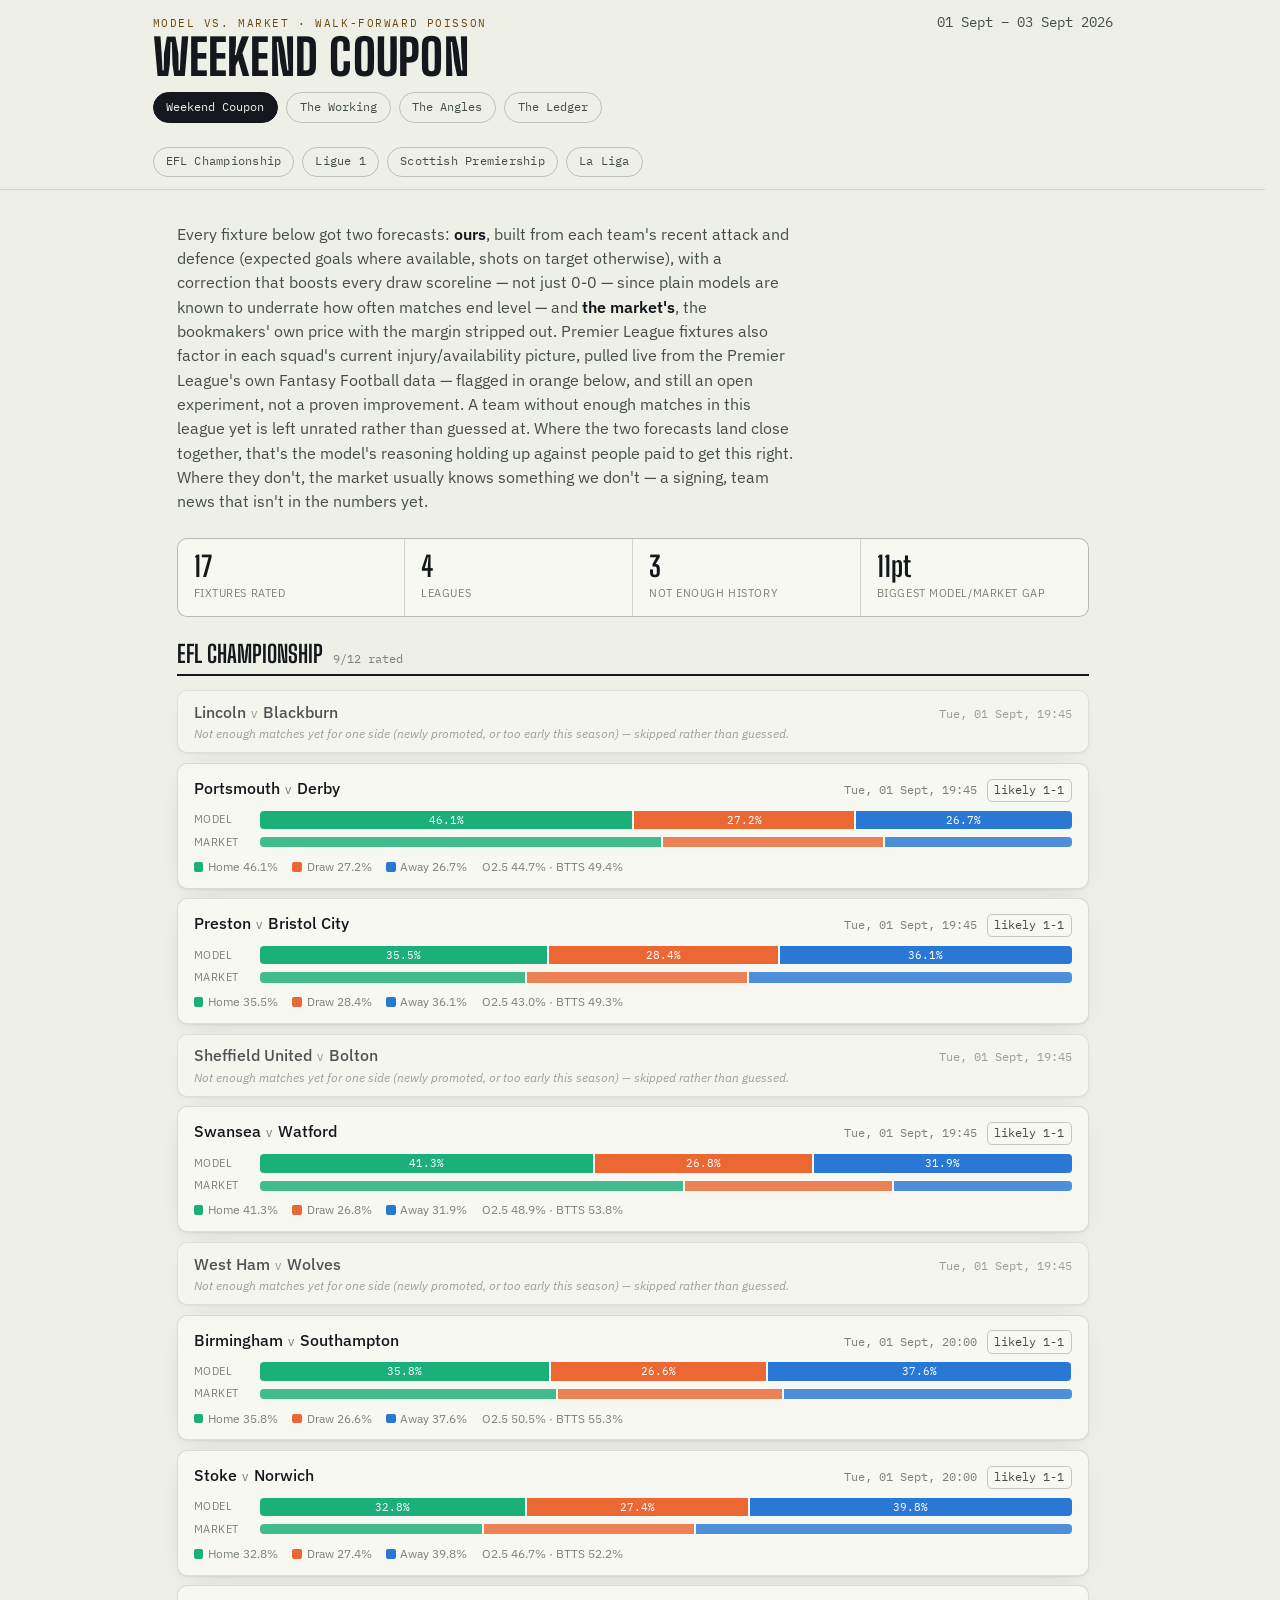
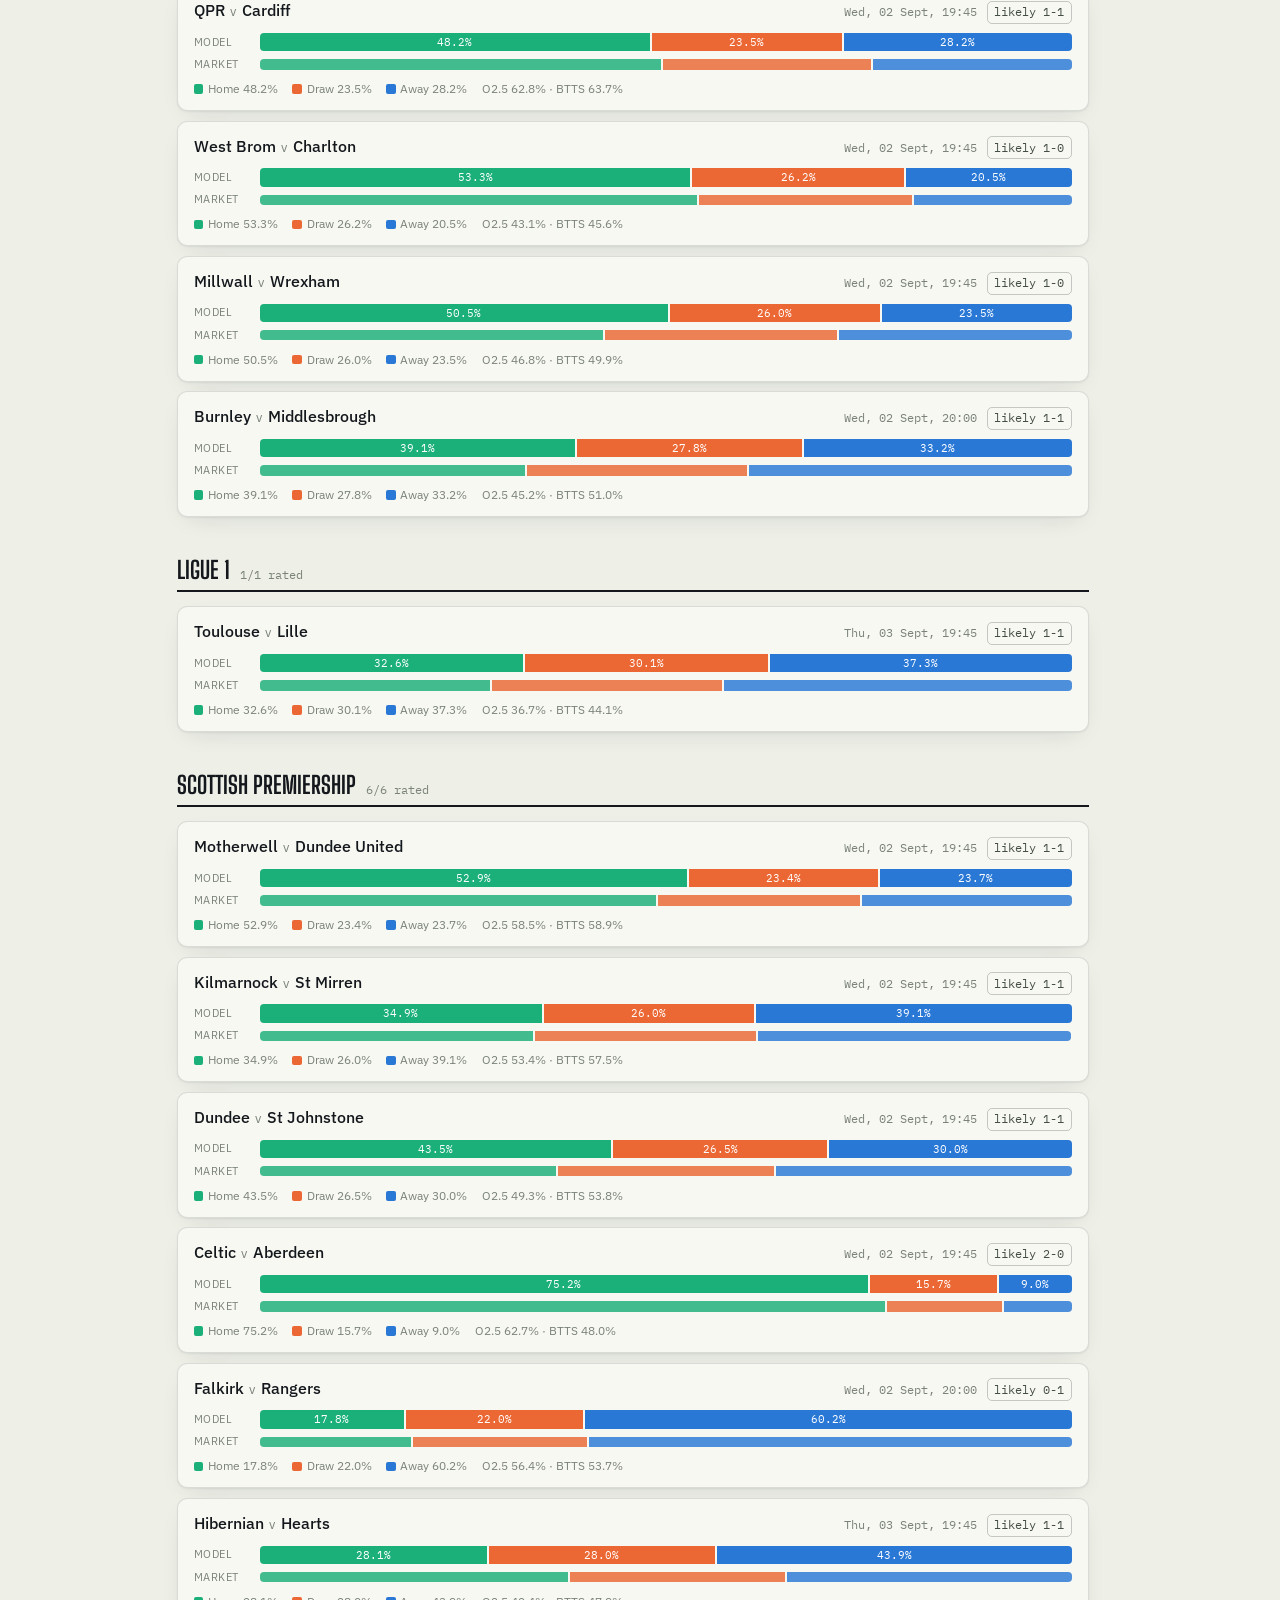
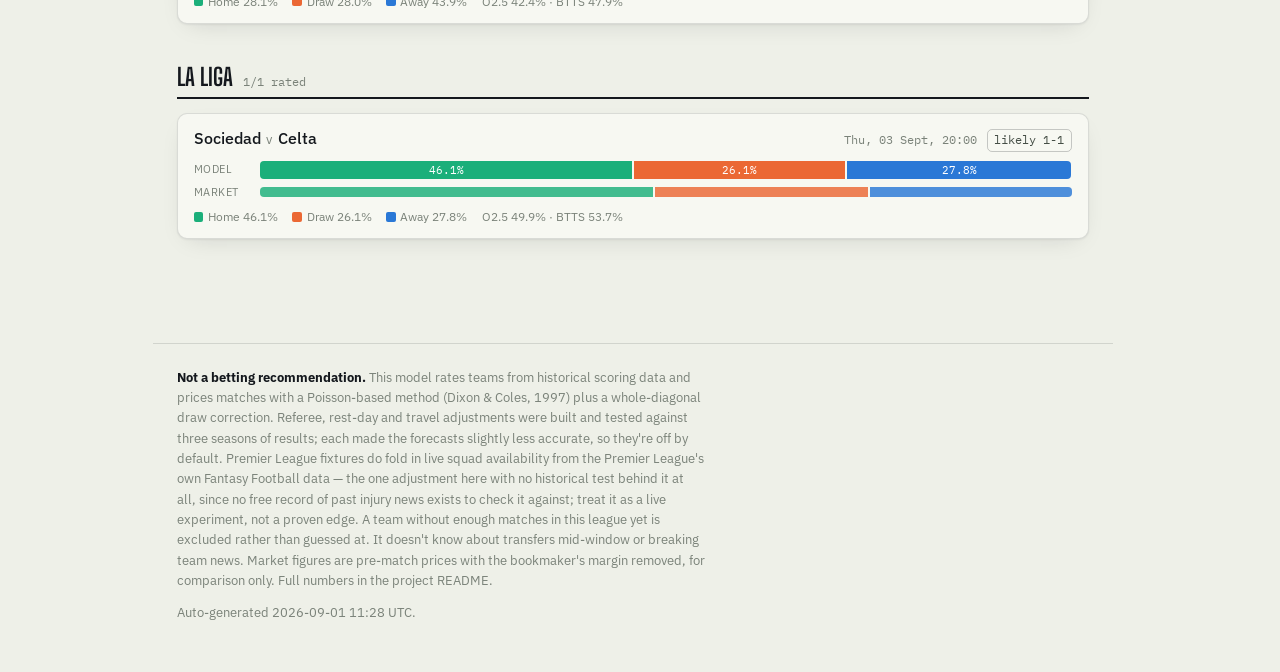
==== commit 56e556b6: "Auto-update weekend pages [skip ci]" ====
--- a/docs/index.html
+++ b/docs/index.html
@@ -454,11 +454,11 @@
     with the bookmaker's margin removed, for comparison only. Full numbers in the project
     README.
   </p>
-  <p style="margin-top:0.75rem">Auto-generated 2026-08-29 17:29 UTC.</p>
+  <p style="margin-top:0.75rem">Auto-generated 2026-09-01 11:28 UTC.</p>
 </footer>
 
 <script>
-  const DATA = [{"league":"Bundesliga","date":"2026-08-29T14:30","home":"RB Leipzig","away":"M'gladbach","unrated":false,"homePred":2.19,"awayPred":1.17,"score":"2-1","pHome":59.3,"pDraw":21.1,"pAway":19.7,"over25":64.5,"btts":61.4,"note":"","mHome":60.7,"mDraw":21.2,"mAway":18.1},{"league":"Bundesliga","date":"2026-08-29T14:30","home":"Union Berlin","away":"Ein Frankfurt","unrated":false,"homePred":1.37,"awayPred":1.34,"score":"1-1","pHome":37.3,"pDraw":26.8,"pAway":35.9,"over25":49.8,"btts":54.8,"note":"","mHome":36.7,"mDraw":26.5,"mAway":36.7},{"league":"Bundesliga","date":"2026-08-29T14:30","home":"FC Koln","away":"Hoffenheim","unrated":false,"homePred":1.59,"awayPred":1.63,"score":"1-1","pHome":37.1,"pDraw":24.5,"pAway":38.4,"over25":61.6,"btts":63.9,"note":"","mHome":32.8,"mDraw":25.2,"mAway":42.0},{"league":"Bundesliga","date":"2026-08-29T17:30","home":"Dortmund","away":"Hamburg","unrated":false,"homePred":2.48,"awayPred":0.86,"score":"2-0","pHome":71.4,"pDraw":17.2,"pAway":11.4,"over25":64.1,"btts":53.0,"note":"","mHome":73.0,"mDraw":16.5,"mAway":10.5},{"league":"Bundesliga","date":"2026-08-30T14:30","home":"Freiburg","away":"Werder Bremen","unrated":false,"homePred":1.58,"awayPred":1.06,"score":"1-1","pHome":48.6,"pDraw":26.1,"pAway":25.4,"over25":48.3,"btts":51.7,"note":"","mHome":49.8,"mDraw":26.4,"mAway":23.8},{"league":"Premier League","date":"2026-08-29T12:30","home":"Liverpool","away":"Nott'm Forest","unrated":false,"homePred":1.85,"awayPred":0.94,"score":"1-0","pHome":57.5,"pDraw":23.4,"pAway":19.1,"over25":52.0,"btts":51.4,"note":"home availability 71% (11 flagged, 0.91), away availability 90% (3 flagged, 0.97)","mHome":62.7,"mDraw":20.9,"mAway":16.4},{"league":"Premier League","date":"2026-08-29T15:00","home":"Coventry","away":"Hull","unrated":true},{"league":"Premier League","date":"2026-08-29T15:00","home":"Bournemouth","away":"Everton","unrated":false,"homePred":1.63,"awayPred":1.02,"score":"1-1","pHome":50.6,"pDraw":25.6,"pAway":23.8,"over25":48.6,"btts":51.3,"note":"home availability 79% (6 flagged, 0.94), away availability 96% (1 flagged, 0.99)","mHome":46.4,"mDraw":27.2,"mAway":26.4},{"league":"Premier League","date":"2026-08-29T17:30","home":"Tottenham","away":"Newcastle","unrated":false,"homePred":1.27,"awayPred":1.32,"score":"1-1","pHome":35.2,"pDraw":27.4,"pAway":37.5,"over25":47.0,"btts":52.5,"note":"home availability 80% (9 flagged, 0.94), away availability 82% (5 flagged, 0.95)","mHome":42.1,"mDraw":25.3,"mAway":32.7},{"league":"Premier League","date":"2026-08-30T14:00","home":"Chelsea","away":"Brighton","unrated":false,"homePred":1.62,"awayPred":1.18,"score":"1-1","pHome":46.7,"pDraw":25.6,"pAway":27.7,"over25":52.0,"btts":55.3,"note":"home availability 88% (7 flagged, 0.96), away availability 74% (9 flagged, 0.92)","mHome":52.2,"mDraw":23.9,"mAway":23.9},{"league":"Premier League","date":"2026-08-30T14:00","home":"Leeds","away":"Brentford","unrated":false,"homePred":1.54,"awayPred":1.34,"score":"1-1","pHome":41.4,"pDraw":25.8,"pAway":32.8,"over25":53.8,"btts":57.7,"note":"home availability 81% (7 flagged, 0.94), away availability 93% (2 flagged, 0.98)","mHome":36.4,"mDraw":28.6,"mAway":35.0},{"league":"Premier League","date":"2026-08-30T14:00","home":"Sunderland","away":"Fulham","unrated":false,"homePred":1.09,"awayPred":1.13,"score":"1-1","pHome":34.1,"pDraw":30.0,"pAway":35.9,"over25":37.2,"btts":44.6,"note":"home availability 80% (6 flagged, 0.94), away availability 95% (2 flagged, 0.98)","mHome":39.6,"mDraw":29.7,"mAway":30.7},{"league":"Premier League","date":"2026-08-30T16:30","home":"Man United","away":"Ipswich","unrated":false,"homePred":2.27,"awayPred":0.71,"score":"2-0","pHome":71.4,"pDraw":18.1,"pAway":10.5,"over25":56.3,"btts":45.6,"note":"home availability 81% (8 flagged, 0.94), away availability 75% (9 flagged, 0.93)","mHome":67.3,"mDraw":19.1,"mAway":13.6},{"league":"Premier League","date":"2026-08-31T20:00","home":"Aston Villa","away":"Arsenal","unrated":false,"homePred":0.88,"awayPred":1.54,"score":"0-1","pHome":21.7,"pDraw":26.7,"pAway":51.6,"over25":42.4,"btts":45.7,"note":"home availability 78% (8 flagged, 0.93), away availability 89% (4 flagged, 0.97)","mHome":15.7,"mDraw":22.9,"mAway":61.4},{"league":"EFL Championship","date":"2026-08-29T12:30","home":"Wolves","away":"Stoke","unrated":true},{"league":"EFL Championship","date":"2026-08-29T12:30","home":"Middlesbrough","away":"West Brom","unrated":false,"homePred":1.47,"awayPred":1.03,"score":"1-1","pHome":46.3,"pDraw":27.2,"pAway":26.6,"over25":44.7,"btts":49.4,"note":"","mHome":54.6,"mDraw":24.6,"mAway":20.8},{"league":"EFL Championship","date":"2026-08-29T12:30","home":"Derby","away":"Swansea","unrated":false,"homePred":1.35,"awayPred":1.12,"score":"1-1","pHome":41.2,"pDraw":27.9,"pAway":30.9,"over25":44.0,"btts":49.8,"note":"","mHome":42.3,"mDraw":28.6,"mAway":29.1},{"league":"EFL Championship","date":"2026-08-29T15:00","home":"Bristol City","away":"Portsmouth","unrated":false,"homePred":1.42,"awayPred":1.17,"score":"1-1","pHome":41.9,"pDraw":27.2,"pAway":30.9,"over25":46.9,"btts":52.0,"note":"","mHome":44.4,"mDraw":27.4,"mAway":28.2},{"league":"EFL Championship","date":"2026-08-29T15:00","home":"Norwich","away":"Burnley","unrated":false,"homePred":1.16,"awayPred":1.22,"score":"1-1","pHome":34.2,"pDraw":28.8,"pAway":37.0,"over25":41.3,"btts":47.9,"note":"","mHome":42.7,"mDraw":26.1,"mAway":31.3},{"league":"EFL Championship","date":"2026-08-29T15:00","home":"Charlton","away":"Preston","unrated":false,"homePred":1.35,"awayPred":1.14,"score":"1-1","pHome":40.8,"pDraw":27.8,"pAway":31.4,"over25":44.4,"btts":50.2,"note":"","mHome":45.6,"mDraw":28.4,"mAway":26.0},{"league":"EFL Championship","date":"2026-08-29T15:00","home":"Cardiff","away":"Sheffield United","unrated":false,"homePred":1.44,"awayPred":1.49,"score":"1-1","pHome":36.2,"pDraw":25.7,"pAway":38.2,"over25":55.2,"btts":58.9,"note":"","mHome":36.4,"mDraw":26.5,"mAway":37.1},{"league":"EFL Championship","date":"2026-08-29T15:00","home":"Bolton","away":"Lincoln","unrated":true},{"league":"EFL Championship","date":"2026-08-29T15:00","home":"Blackburn","away":"QPR","unrated":false,"homePred":1.18,"awayPred":1.18,"score":"1-1","pHome":35.7,"pDraw":28.9,"pAway":35.4,"over25":41.0,"btts":47.7,"note":"","mHome":37.0,"mDraw":28.0,"mAway":34.9},{"league":"EFL Championship","date":"2026-08-29T15:00","home":"Southampton","away":"Millwall","unrated":false,"homePred":1.6,"awayPred":1.12,"score":"1-1","pHome":47.5,"pDraw":25.9,"pAway":26.6,"over25":50.0,"btts":53.5,"note":"","mHome":48.5,"mDraw":25.7,"mAway":25.7},{"league":"EFL Championship","date":"2026-08-29T15:00","home":"Watford","away":"West Ham","unrated":true},{"league":"Ligue 1","date":"2026-08-29T16:15","home":"Strasbourg","away":"Lens","unrated":false,"homePred":1.37,"awayPred":1.77,"score":"1-1","pHome":29.6,"pDraw":24.3,"pAway":46.2,"over25":59.9,"btts":61.8,"note":"","mHome":27.2,"mDraw":26.4,"mAway":46.4},{"league":"Ligue 1","date":"2026-08-29T19:45","home":"Auxerre","away":"Angers","unrated":false,"homePred":1.42,"awayPred":0.86,"score":"1-0","pHome":49.0,"pDraw":28.1,"pAway":23.0,"over25":39.1,"btts":43.7,"note":"","mHome":49.2,"mDraw":27.4,"mAway":23.4},{"league":"Ligue 1","date":"2026-08-29T19:45","home":"Brest","away":"Toulouse","unrated":false,"homePred":1.16,"awayPred":1.33,"score":"1-1","pHome":32.2,"pDraw":27.9,"pAway":39.9,"over25":44.4,"btts":50.3,"note":"","mHome":36.1,"mDraw":27.9,"mAway":36.1},{"league":"Ligue 1","date":"2026-08-29T19:45","home":"Lorient","away":"Troyes","unrated":true},{"league":"Ligue 1","date":"2026-08-29T19:45","home":"Lyon","away":"Le Havre","unrated":false,"homePred":1.93,"awayPred":0.97,"score":"1-0","pHome":58.5,"pDraw":22.8,"pAway":18.8,"over25":54.4,"btts":53.0,"note":"","mHome":65.5,"mDraw":21.0,"mAway":13.5},{"league":"Ligue 1","date":"2026-08-30T14:00","home":"Paris FC","away":"Nice","unrated":false,"homePred":1.62,"awayPred":1.36,"score":"1-1","pHome":42.8,"pDraw":25.2,"pAway":32.0,"over25":56.4,"btts":59.6,"note":"","mHome":46.3,"mDraw":28.8,"mAway":25.0},{"league":"Ligue 1","date":"2026-08-30T16:15","home":"Rennes","away":"Le Mans","unrated":true},{"league":"Ligue 1","date":"2026-08-30T19:45","home":"Monaco","away":"Marseille","unrated":false,"homePred":1.79,"awayPred":1.6,"score":"1-1","pHome":41.9,"pDraw":23.8,"pAway":34.2,"over25":65.0,"btts":66.4,"note":"","mHome":39.7,"mDraw":25.7,"mAway":34.6},{"league":"Serie A","date":"2026-08-29T17:30","home":"Fiorentina","away":"Frosinone","unrated":false,"homePred":1.55,"awayPred":1.17,"score":"1-1","pHome":45.2,"pDraw":26.2,"pAway":28.6,"over25":50.0,"btts":54.0,"note":"","mHome":58.7,"mDraw":23.2,"mAway":18.1},{"league":"Serie A","date":"2026-08-29T17:30","home":"Monza","away":"Udinese","unrated":false,"homePred":0.94,"awayPred":1.33,"score":"0-1","pHome":26.3,"pDraw":29.0,"pAway":44.7,"over25":38.3,"btts":44.3,"note":"","mHome":30.7,"mDraw":29.7,"mAway":39.6},{"league":"Serie A","date":"2026-08-29T17:30","home":"Sassuolo","away":"Torino","unrated":false,"homePred":1.34,"awayPred":1.27,"score":"1-1","pHome":37.9,"pDraw":27.3,"pAway":34.8,"over25":47.3,"btts":52.7,"note":"","mHome":42.1,"mDraw":29.2,"mAway":28.7},{"league":"Serie A","date":"2026-08-29T19:45","home":"Juventus","away":"Parma","unrated":false,"homePred":2.09,"awayPred":0.57,"score":"1-0","pHome":71.5,"pDraw":19.1,"pAway":9.3,"over25":48.5,"btts":37.9,"note":"","mHome":77.0,"mDraw":14.5,"mAway":8.5},{"league":"Serie A","date":"2026-08-30T17:30","home":"Napoli","away":"Como","unrated":false,"homePred":1.1,"awayPred":1.09,"score":"1-1","pHome":34.9,"pDraw":30.2,"pAway":34.8,"over25":36.5,"btts":44.0,"note":"","mHome":37.9,"mDraw":31.6,"mAway":30.5},{"league":"Serie A","date":"2026-08-30T19:45","home":"Cagliari","away":"Inter","unrated":false,"homePred":0.82,"awayPred":2.11,"score":"0-1","pHome":13.9,"pDraw":20.4,"pAway":65.7,"over25":55.2,"btts":49.3,"note":"","mHome":13.5,"mDraw":21.0,"mAway":65.5},{"league":"Serie A","date":"2026-08-30T19:45","home":"Lazio","away":"Genoa","unrated":false,"homePred":1.25,"awayPred":0.91,"score":"1-0","pHome":43.2,"pDraw":30.0,"pAway":26.8,"over25":35.6,"btts":42.2,"note":"","mHome":47.5,"mDraw":30.6,"mAway":21.9},{"league":"Serie A","date":"2026-08-31T17:30","home":"Lecce","away":"Roma","unrated":false,"homePred":0.78,"awayPred":1.77,"score":"0-1","pHome":16.6,"pDraw":24.0,"pAway":59.5,"over25":45.8,"btts":44.8,"note":"","mHome":11.9,"mDraw":23.8,"mAway":64.3},{"league":"Serie A","date":"2026-08-31T19:45","home":"Atalanta","away":"Bologna","unrated":false,"homePred":1.59,"awayPred":1.07,"score":"1-1","pHome":48.4,"pDraw":26.0,"pAway":25.7,"over25":48.9,"btts":52.3,"note":"","mHome":51.1,"mDraw":25.2,"mAway":23.6},{"league":"Primeira Liga","date":"2026-08-29T15:30","home":"Arouca","away":"Maritimo","unrated":true},{"league":"Primeira Liga","date":"2026-08-29T15:30","home":"Alverca","away":"Santa Clara","unrated":false,"homePred":1.09,"awayPred":1.08,"score":"1-1","pHome":34.9,"pDraw":30.4,"pAway":34.7,"over25":35.9,"btts":43.5,"note":"","mHome":35.7,"mDraw":29.6,"mAway":34.7},{"league":"Primeira Liga","date":"2026-08-29T18:00","home":"Academico Viseu","away":"Porto","unrated":true},{"league":"Primeira Liga","date":"2026-08-30T15:30","home":"Nacional","away":"Estrela","unrated":false,"homePred":1.64,"awayPred":1.16,"score":"1-1","pHome":47.6,"pDraw":25.4,"pAway":27.0,"over25":52.3,"btts":55.3,"note":"","mHome":41.0,"mDraw":28.6,"mAway":30.4},{"league":"Primeira Liga","date":"2026-08-30T18:00","home":"Casa Pia","away":"Moreirense","unrated":false,"homePred":1.12,"awayPred":1.05,"score":"1-1","pHome":36.3,"pDraw":30.4,"pAway":33.3,"over25":35.9,"btts":43.5,"note":"","mHome":39.7,"mDraw":30.1,"mAway":30.1},{"league":"Primeira Liga","date":"2026-08-30T20:30","home":"Famalicao","away":"Gil Vicente","unrated":false,"homePred":1.33,"awayPred":1.07,"score":"1-1","pHome":41.7,"pDraw":28.3,"pAway":30.0,"over25":42.1,"btts":48.1,"note":"","mHome":43.2,"mDraw":28.6,"mAway":28.2},{"league":"Primeira Liga","date":"2026-08-31T20:15","home":"Benfica","away":"Estoril","unrated":false,"homePred":2.5,"awayPred":0.9,"score":"2-0","pHome":70.9,"pDraw":17.2,"pAway":11.9,"over25":65.2,"btts":54.6,"note":"","mHome":80.1,"mDraw":12.3,"mAway":7.7},{"league":"Primeira Liga","date":"2026-08-31T20:15","home":"Sp Braga","away":"Guimaraes","unrated":false,"homePred":1.64,"awayPred":0.97,"score":"1-0","pHome":51.8,"pDraw":25.6,"pAway":22.6,"over25":47.3,"btts":49.8,"note":"","mHome":55.5,"mDraw":25.9,"mAway":18.6},{"league":"Scottish Premiership","date":"2026-08-29T15:00","home":"Celtic","away":"Falkirk","unrated":false,"homePred":2.41,"awayPred":0.76,"score":"2-0","pHome":72.7,"pDraw":17.1,"pAway":10.2,"over25":60.5,"btts":48.4,"note":"","mHome":77.4,"mDraw":14.2,"mAway":8.4},{"league":"Scottish Premiership","date":"2026-08-29T15:00","home":"Kilmarnock","away":"Dundee United","unrated":false,"homePred":1.79,"awayPred":1.47,"score":"1-1","pHome":44.7,"pDraw":24.0,"pAway":31.3,"over25":62.4,"btts":64.0,"note":"","mHome":39.0,"mDraw":27.0,"mAway":34.0},{"league":"Scottish Premiership","date":"2026-08-29T15:00","home":"Hearts","away":"St Johnstone","unrated":false,"homePred":1.96,"awayPred":0.62,"score":"1-0","pHome":67.8,"pDraw":21.0,"pAway":11.2,"over25":46.6,"btts":39.6,"note":"","mHome":54.9,"mDraw":24.6,"mAway":20.5},{"league":"Scottish Premiership","date":"2026-08-30T12:00","home":"Aberdeen","away":"Rangers","unrated":false,"homePred":1.06,"awayPred":2.08,"score":"1-1","pHome":18.8,"pDraw":21.6,"pAway":59.6,"over25":59.8,"btts":57.1,"note":"","mHome":21.7,"mDraw":24.8,"mAway":53.5},{"league":"Scottish Premiership","date":"2026-08-30T15:00","home":"St Mirren","away":"Motherwell","unrated":false,"homePred":1.32,"awayPred":1.13,"score":"1-1","pHome":40.2,"pDraw":28.2,"pAway":31.7,"over25":43.2,"btts":49.3,"note":"","mHome":37.7,"mDraw":28.0,"mAway":34.2},{"league":"Scottish Premiership","date":"2026-08-30T15:00","home":"Dundee","away":"Hibernian","unrated":false,"homePred":1.35,"awayPred":1.42,"score":"1-1","pHome":35.4,"pDraw":26.4,"pAway":38.2,"over25":51.3,"btts":55.9,"note":"","mHome":29.4,"mDraw":27.7,"mAway":42.8},{"league":"La Liga","date":"2026-08-29T16:00","home":"Levante","away":"Betis","unrated":false,"homePred":1.54,"awayPred":1.38,"score":"1-1","pHome":40.7,"pDraw":25.6,"pAway":33.7,"over25":55.0,"btts":58.7,"note":"","mHome":28.0,"mDraw":28.8,"mAway":43.2},{"league":"La Liga","date":"2026-08-29T18:00","home":"Sociedad","away":"Espanol","unrated":false,"homePred":1.73,"awayPred":1.0,"score":"1-0","pHome":53.4,"pDraw":24.7,"pAway":21.9,"over25":50.5,"btts":51.9,"note":"","mHome":49.8,"mDraw":26.4,"mAway":23.8},{"league":"La Liga","date":"2026-08-29T20:30","home":"Sevilla","away":"Ath Madrid","unrated":false,"homePred":1.06,"awayPred":1.41,"score":"1-1","pHome":28.1,"pDraw":27.7,"pAway":44.2,"over25":43.8,"btts":49.1,"note":"","mHome":26.3,"mDraw":28.7,"mAway":45.1},{"league":"La Liga","date":"2026-08-30T16:00","home":"Real Madrid","away":"Malaga","unrated":true},{"league":"La Liga","date":"2026-08-30T18:30","home":"La Coruna","away":"Valencia","unrated":true},{"league":"La Liga","date":"2026-08-30T20:30","home":"Celta","away":"Ath Bilbao","unrated":false,"homePred":1.25,"awayPred":1.13,"score":"1-1","pHome":38.5,"pDraw":28.7,"pAway":32.8,"over25":41.4,"btts":47.9,"note":"","mHome":39.8,"mDraw":29.6,"mAway":30.6},{"league":"La Liga","date":"2026-08-31T18:30","home":"Osasuna","away":"Getafe","unrated":false,"homePred":1.28,"awayPred":0.7,"score":"1-0","pHome":49.1,"pDraw":30.4,"pAway":20.4,"over25":30.8,"btts":36.0,"note":"","mHome":43.1,"mDraw":31.6,"mAway":25.3},{"league":"La Liga","date":"2026-08-31T20:30","home":"Barcelona","away":"Vallecano","unrated":false,"homePred":2.62,"awayPred":0.99,"score":"2-0","pHome":70.9,"pDraw":16.8,"pAway":12.3,"over25":69.2,"btts":58.4,"note":"","mHome":80.9,"mDraw":11.8,"mAway":7.3}];
+  const DATA = [{"league":"EFL Championship","date":"2026-09-01T19:45","home":"Lincoln","away":"Blackburn","unrated":true},{"league":"EFL Championship","date":"2026-09-01T19:45","home":"Portsmouth","away":"Derby","unrated":false,"homePred":1.47,"awayPred":1.04,"score":"1-1","pHome":46.1,"pDraw":27.2,"pAway":26.7,"over25":44.7,"btts":49.4,"note":"","mHome":49.7,"mDraw":27.2,"mAway":23.1},{"league":"EFL Championship","date":"2026-09-01T19:45","home":"Preston","away":"Bristol City","unrated":false,"homePred":1.21,"awayPred":1.23,"score":"1-1","pHome":35.5,"pDraw":28.4,"pAway":36.1,"over25":43.0,"btts":49.3,"note":"","mHome":32.8,"mDraw":27.2,"mAway":39.9},{"league":"EFL Championship","date":"2026-09-01T19:45","home":"Sheffield United","away":"Bolton","unrated":true},{"league":"EFL Championship","date":"2026-09-01T19:45","home":"Swansea","away":"Watford","unrated":false,"homePred":1.44,"awayPred":1.23,"score":"1-1","pHome":41.3,"pDraw":26.8,"pAway":31.9,"over25":48.9,"btts":53.8,"note":"","mHome":52.4,"mDraw":25.6,"mAway":22.0},{"league":"EFL Championship","date":"2026-09-01T19:45","home":"West Ham","away":"Wolves","unrated":true},{"league":"EFL Championship","date":"2026-09-01T20:00","home":"Birmingham","away":"Southampton","unrated":false,"homePred":1.35,"awayPred":1.39,"score":"1-1","pHome":35.8,"pDraw":26.6,"pAway":37.6,"over25":50.5,"btts":55.3,"note":"","mHome":36.6,"mDraw":27.7,"mAway":35.6},{"league":"EFL Championship","date":"2026-09-01T20:00","home":"Stoke","away":"Norwich","unrated":false,"homePred":1.21,"awayPred":1.37,"score":"1-1","pHome":32.8,"pDraw":27.4,"pAway":39.8,"over25":46.7,"btts":52.2,"note":"","mHome":27.5,"mDraw":26.0,"mAway":46.5},{"league":"EFL Championship","date":"2026-09-02T19:45","home":"QPR","away":"Cardiff","unrated":false,"homePred":1.89,"awayPred":1.39,"score":"1-1","pHome":48.2,"pDraw":23.5,"pAway":28.2,"over25":62.8,"btts":63.7,"note":"","mHome":49.7,"mDraw":25.7,"mAway":24.6},{"league":"EFL Championship","date":"2026-09-02T19:45","home":"West Brom","away":"Charlton","unrated":false,"homePred":1.58,"awayPred":0.86,"score":"1-0","pHome":53.3,"pDraw":26.2,"pAway":20.5,"over25":43.1,"btts":45.6,"note":"","mHome":54.1,"mDraw":26.4,"mAway":19.5},{"league":"EFL Championship","date":"2026-09-02T19:45","home":"Millwall","away":"Wrexham","unrated":false,"homePred":1.6,"awayPred":0.99,"score":"1-0","pHome":50.5,"pDraw":26.0,"pAway":23.5,"over25":46.8,"btts":49.9,"note":"","mHome":42.5,"mDraw":28.8,"mAway":28.8},{"league":"EFL Championship","date":"2026-09-02T20:00","home":"Burnley","away":"Middlesbrough","unrated":false,"homePred":1.33,"awayPred":1.2,"score":"1-1","pHome":39.1,"pDraw":27.8,"pAway":33.2,"over25":45.2,"btts":51.0,"note":"","mHome":32.8,"mDraw":27.2,"mAway":39.9},{"league":"Ligue 1","date":"2026-09-03T19:45","home":"Toulouse","away":"Lille","unrated":false,"homePred":1.05,"awayPred":1.15,"score":"1-1","pHome":32.6,"pDraw":30.1,"pAway":37.3,"over25":36.7,"btts":44.1,"note":"","mHome":28.5,"mDraw":28.5,"mAway":43.0},{"league":"Scottish Premiership","date":"2026-09-02T19:45","home":"Motherwell","away":"Dundee United","unrated":false,"homePred":1.9,"awayPred":1.18,"score":"1-1","pHome":52.9,"pDraw":23.4,"pAway":23.7,"over25":58.5,"btts":58.9,"note":"","mHome":49.0,"mDraw":25.0,"mAway":26.0},{"league":"Scottish Premiership","date":"2026-09-02T19:45","home":"Kilmarnock","away":"St Mirren","unrated":false,"homePred":1.38,"awayPred":1.48,"score":"1-1","pHome":34.9,"pDraw":26.0,"pAway":39.1,"over25":53.4,"btts":57.5,"note":"","mHome":33.8,"mDraw":27.4,"mAway":38.8},{"league":"Scottish Premiership","date":"2026-09-02T19:45","home":"Dundee","away":"St Johnstone","unrated":false,"homePred":1.5,"awayPred":1.19,"score":"1-1","pHome":43.5,"pDraw":26.5,"pAway":30.0,"over25":49.3,"btts":53.8,"note":"","mHome":36.6,"mDraw":26.7,"mAway":36.6},{"league":"Scottish Premiership","date":"2026-09-02T19:45","home":"Celtic","away":"Aberdeen","unrated":false,"homePred":2.54,"awayPred":0.73,"score":"2-0","pHome":75.2,"pDraw":15.7,"pAway":9.0,"over25":62.7,"btts":48.0,"note":"","mHome":77.4,"mDraw":14.2,"mAway":8.4},{"league":"Scottish Premiership","date":"2026-09-02T20:00","home":"Falkirk","away":"Rangers","unrated":false,"homePred":0.97,"awayPred":2.01,"score":"0-1","pHome":17.8,"pDraw":22.0,"pAway":60.2,"over25":56.4,"btts":53.7,"note":"","mHome":18.7,"mDraw":21.5,"mAway":59.8},{"league":"Scottish Premiership","date":"2026-09-03T19:45","home":"Hibernian","away":"Hearts","unrated":false,"homePred":1.03,"awayPred":1.38,"score":"1-1","pHome":28.1,"pDraw":28.0,"pAway":43.9,"over25":42.4,"btts":47.9,"note":"","mHome":38.1,"mDraw":26.7,"mAway":35.2},{"league":"La Liga","date":"2026-09-03T20:00","home":"Sociedad","away":"Celta","unrated":false,"homePred":1.56,"awayPred":1.15,"score":"1-1","pHome":46.1,"pDraw":26.1,"pAway":27.8,"over25":49.9,"btts":53.7,"note":"","mHome":48.7,"mDraw":26.4,"mAway":25.0}];
 
   const LEAGUE_ORDER = [];
   for (const m of DATA) if (!LEAGUE_ORDER.includes(m.league)) LEAGUE_ORDER.push(m.league);
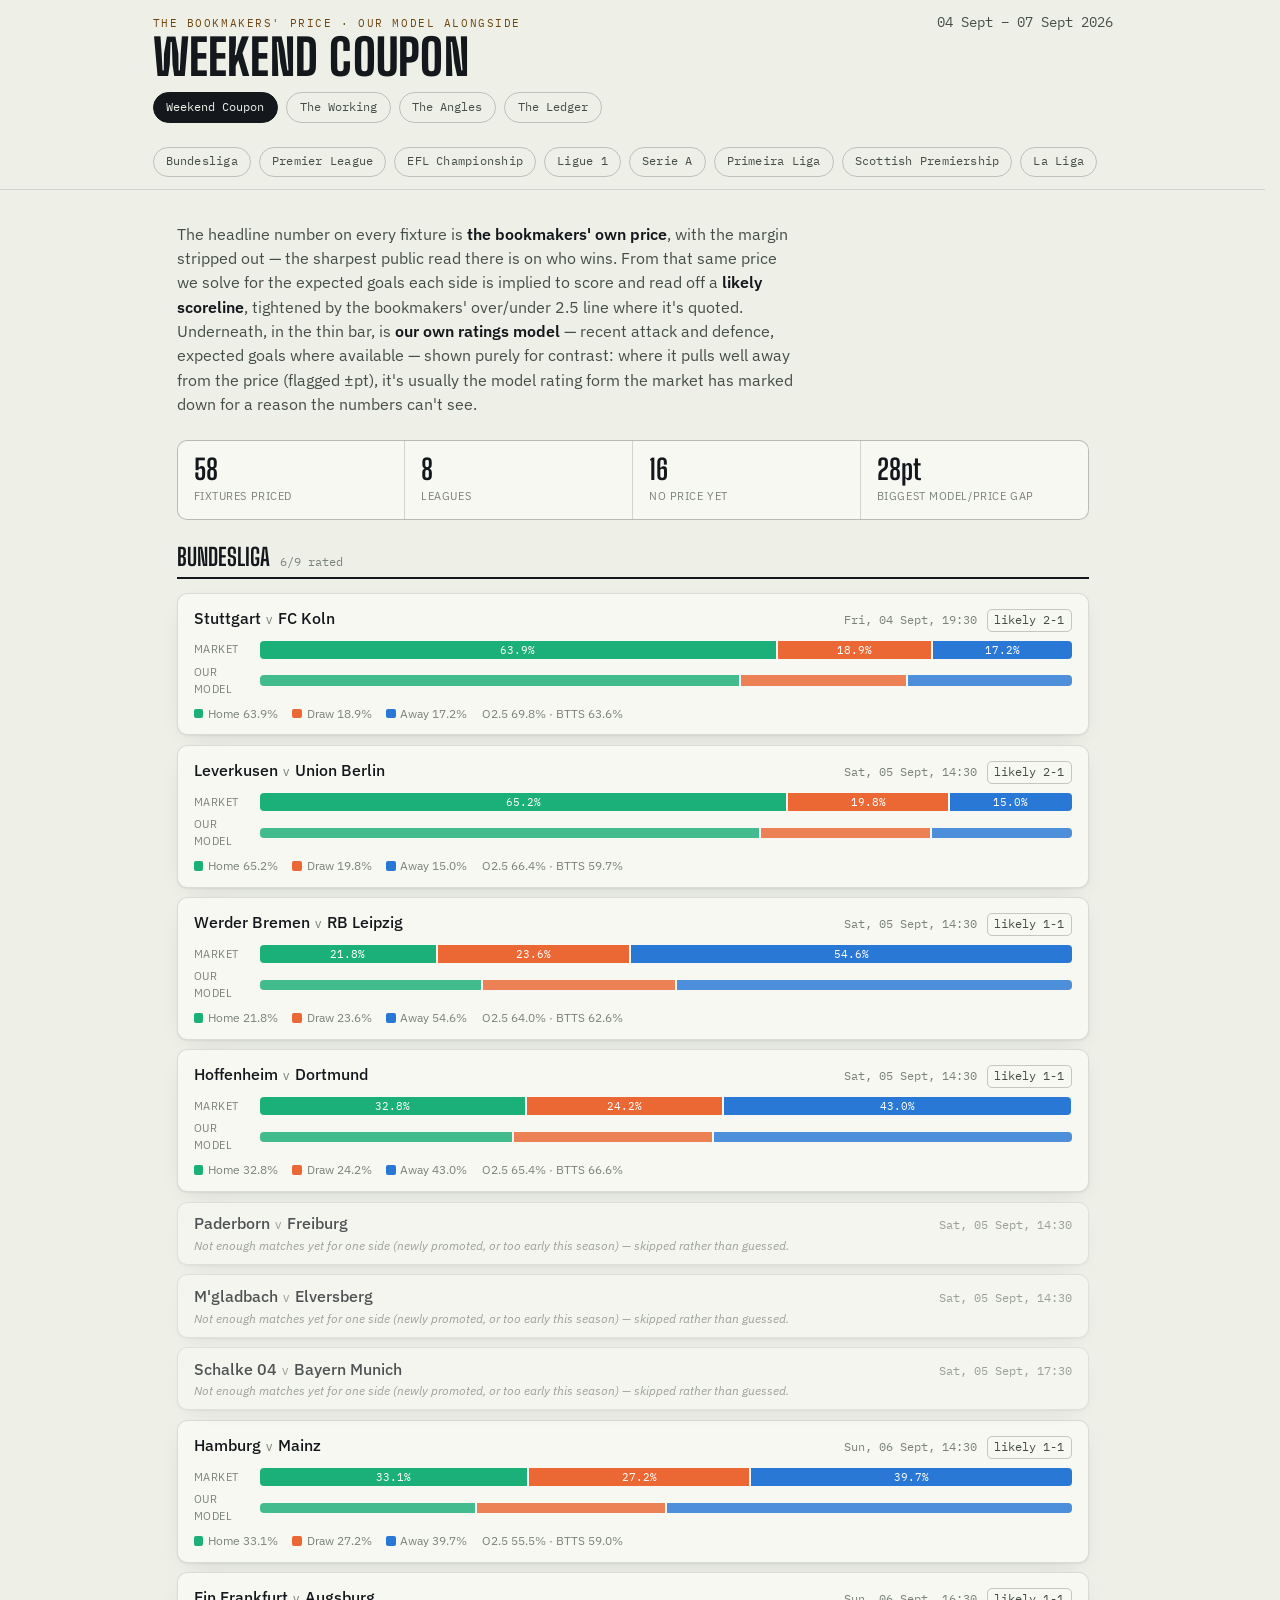
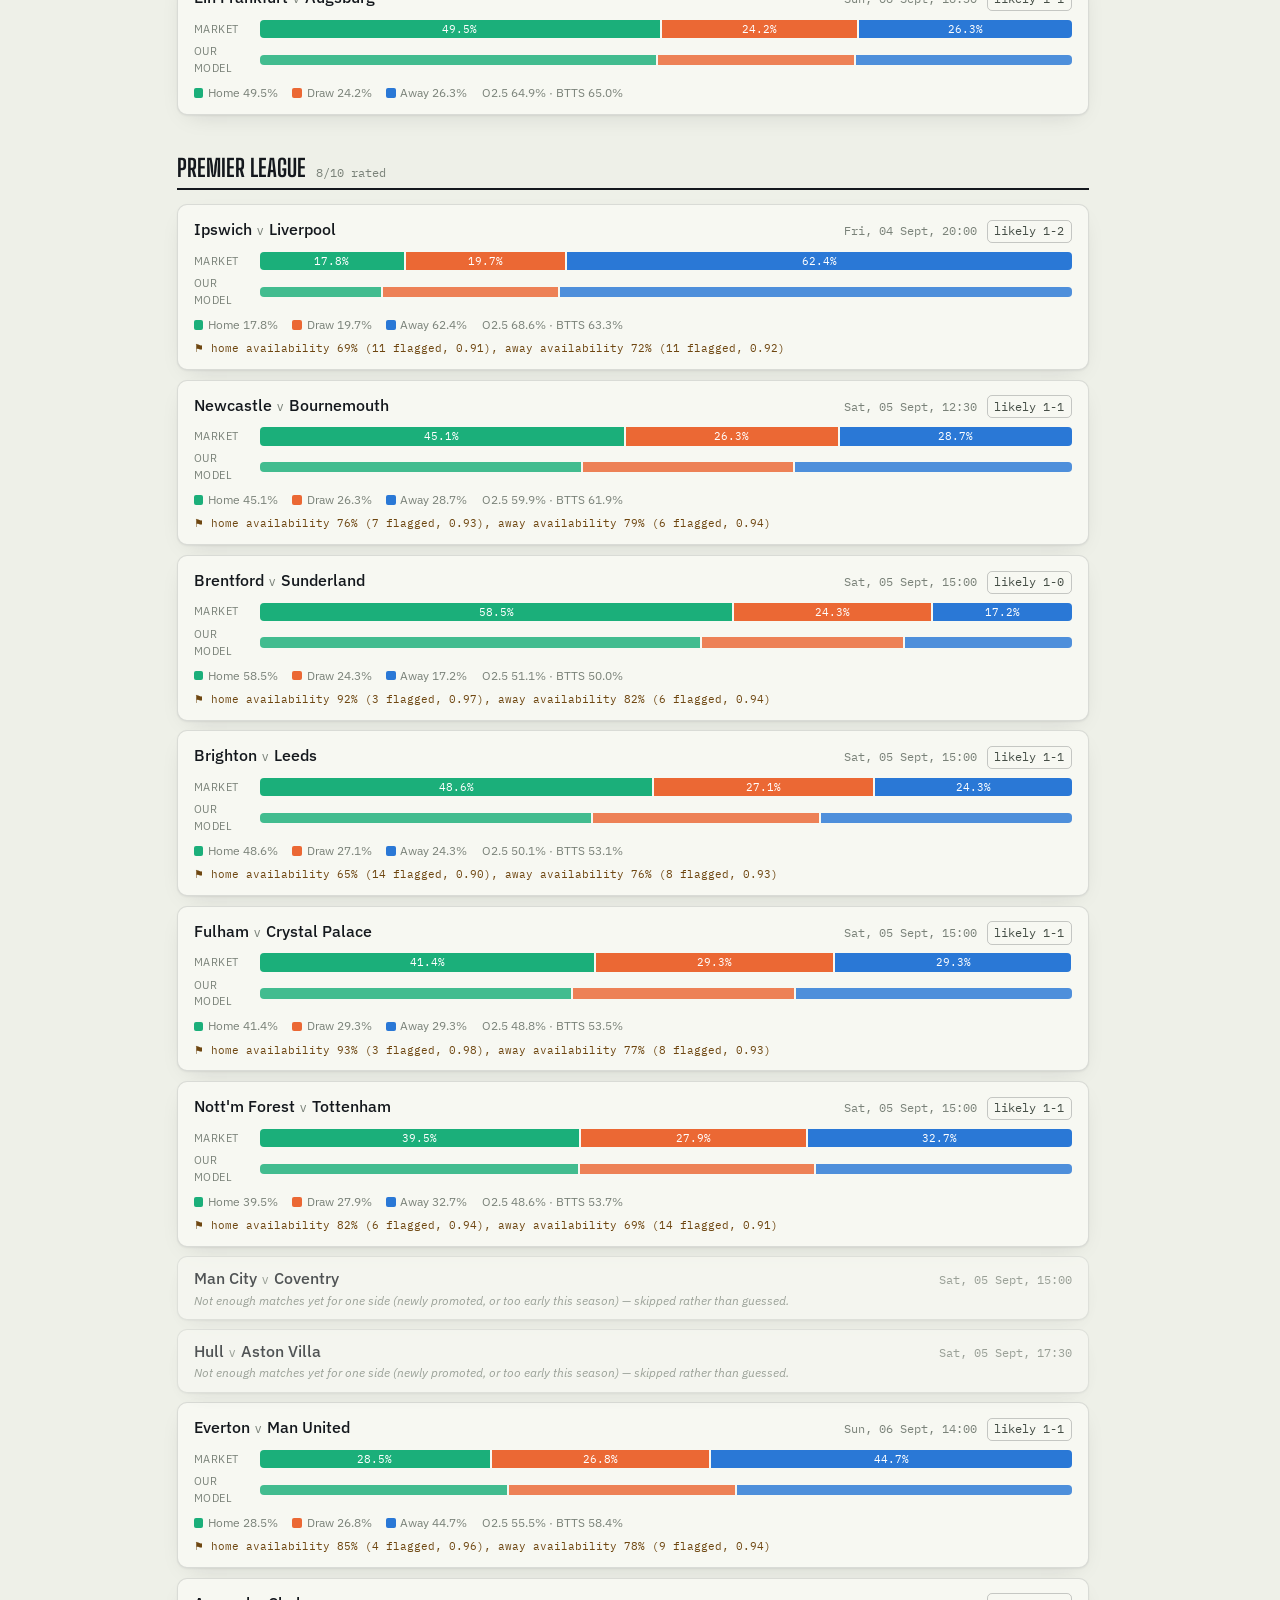
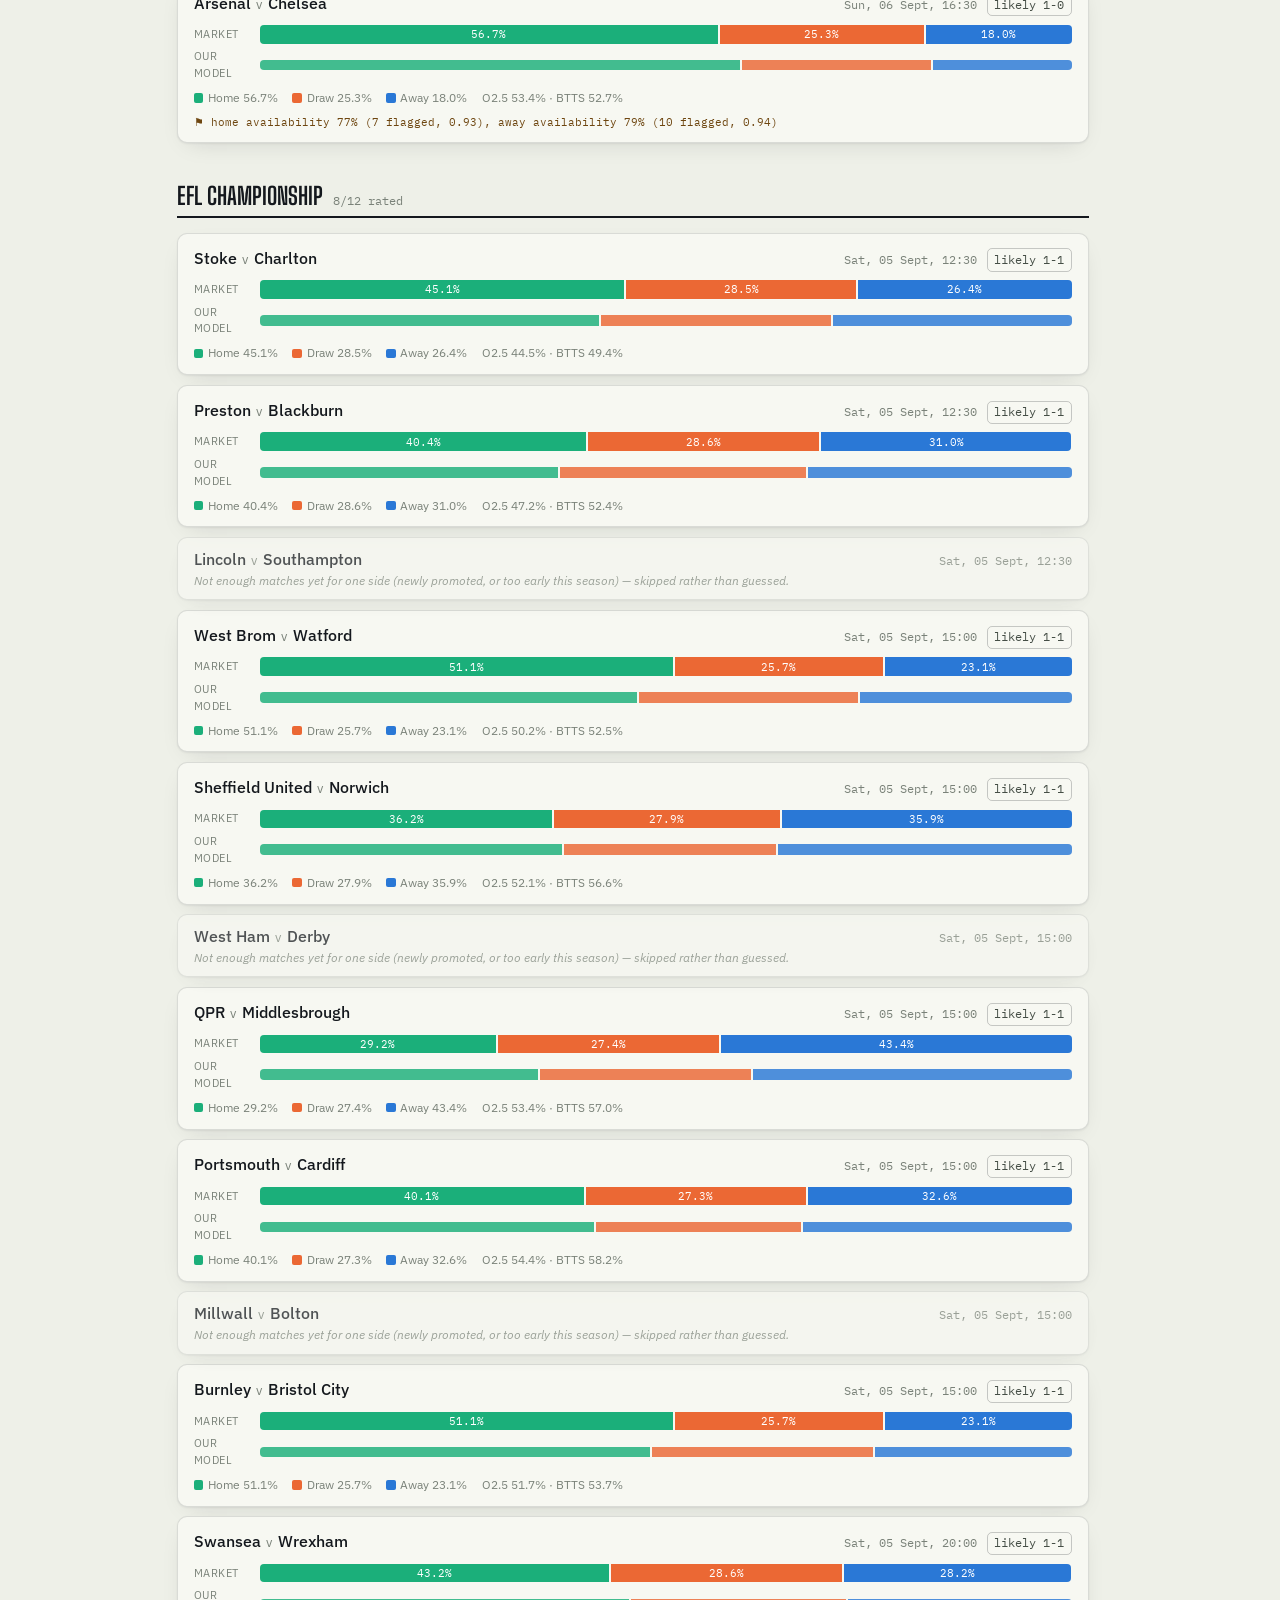
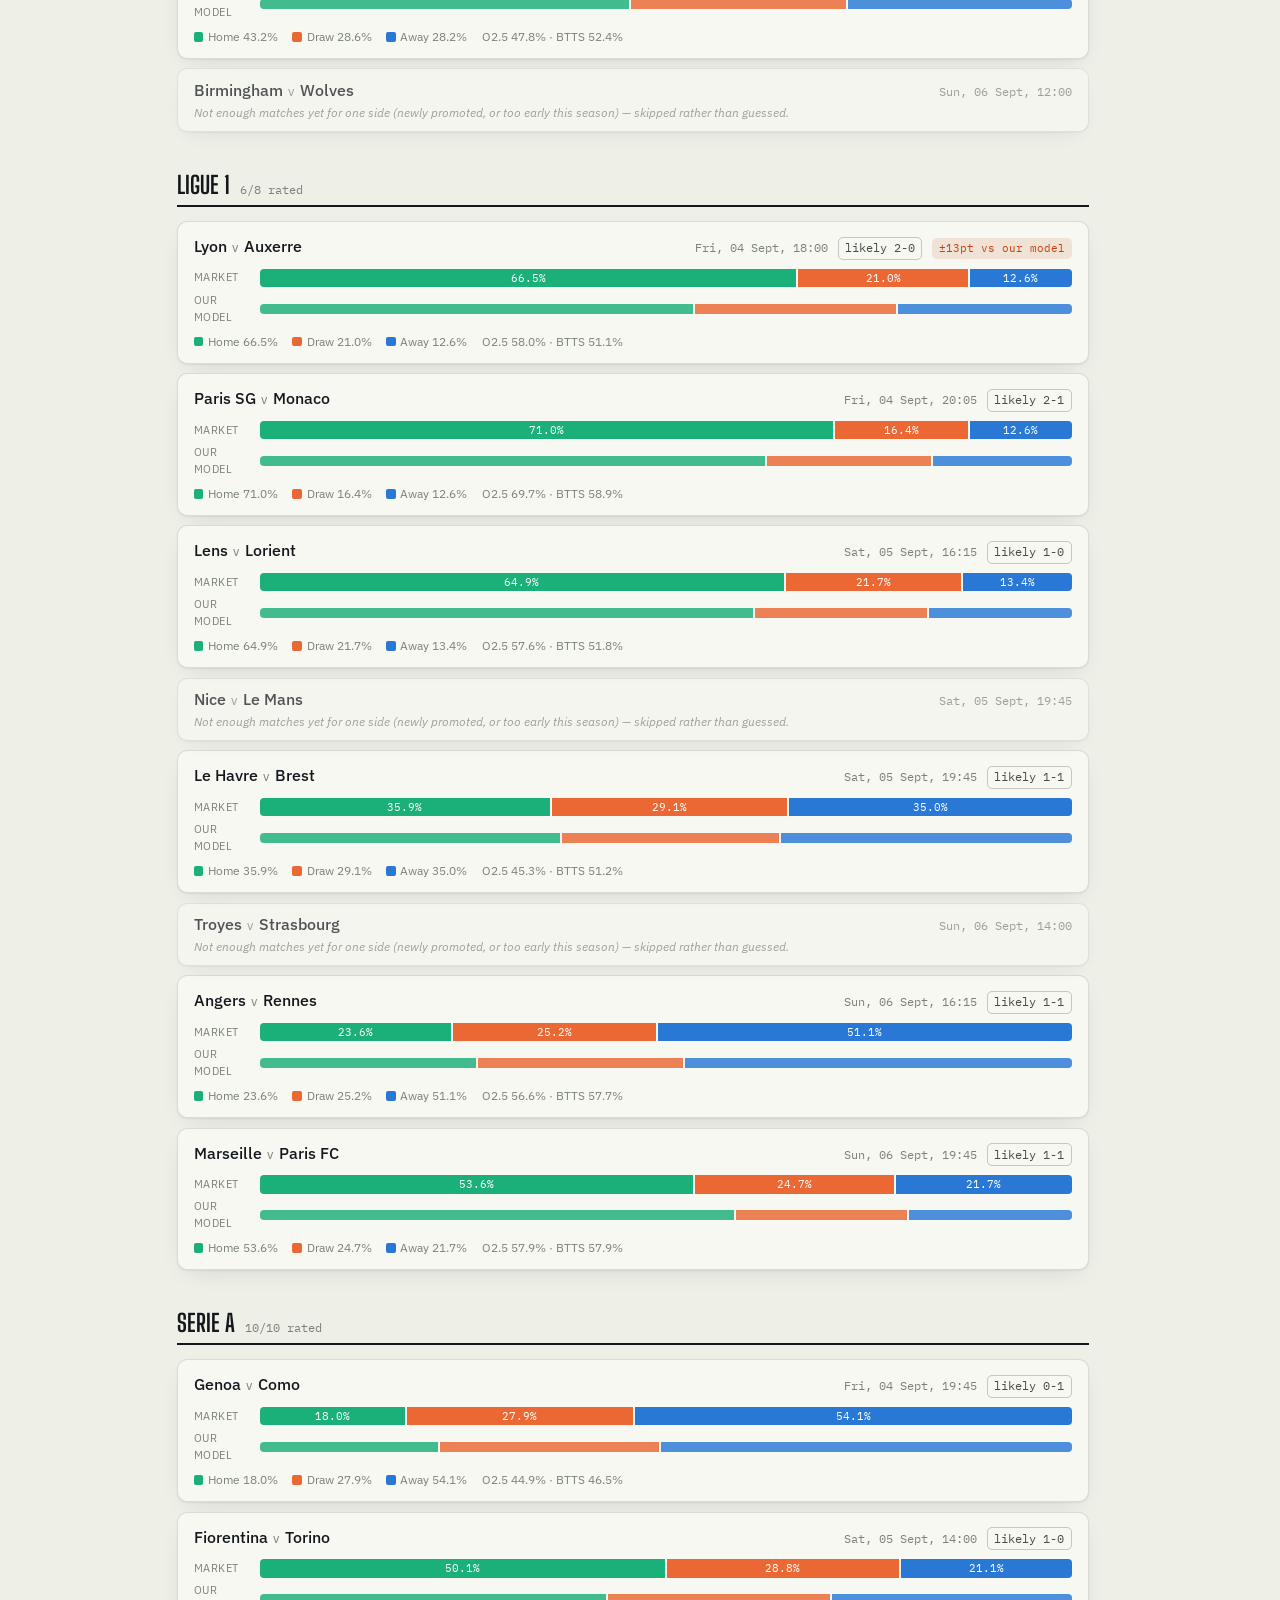
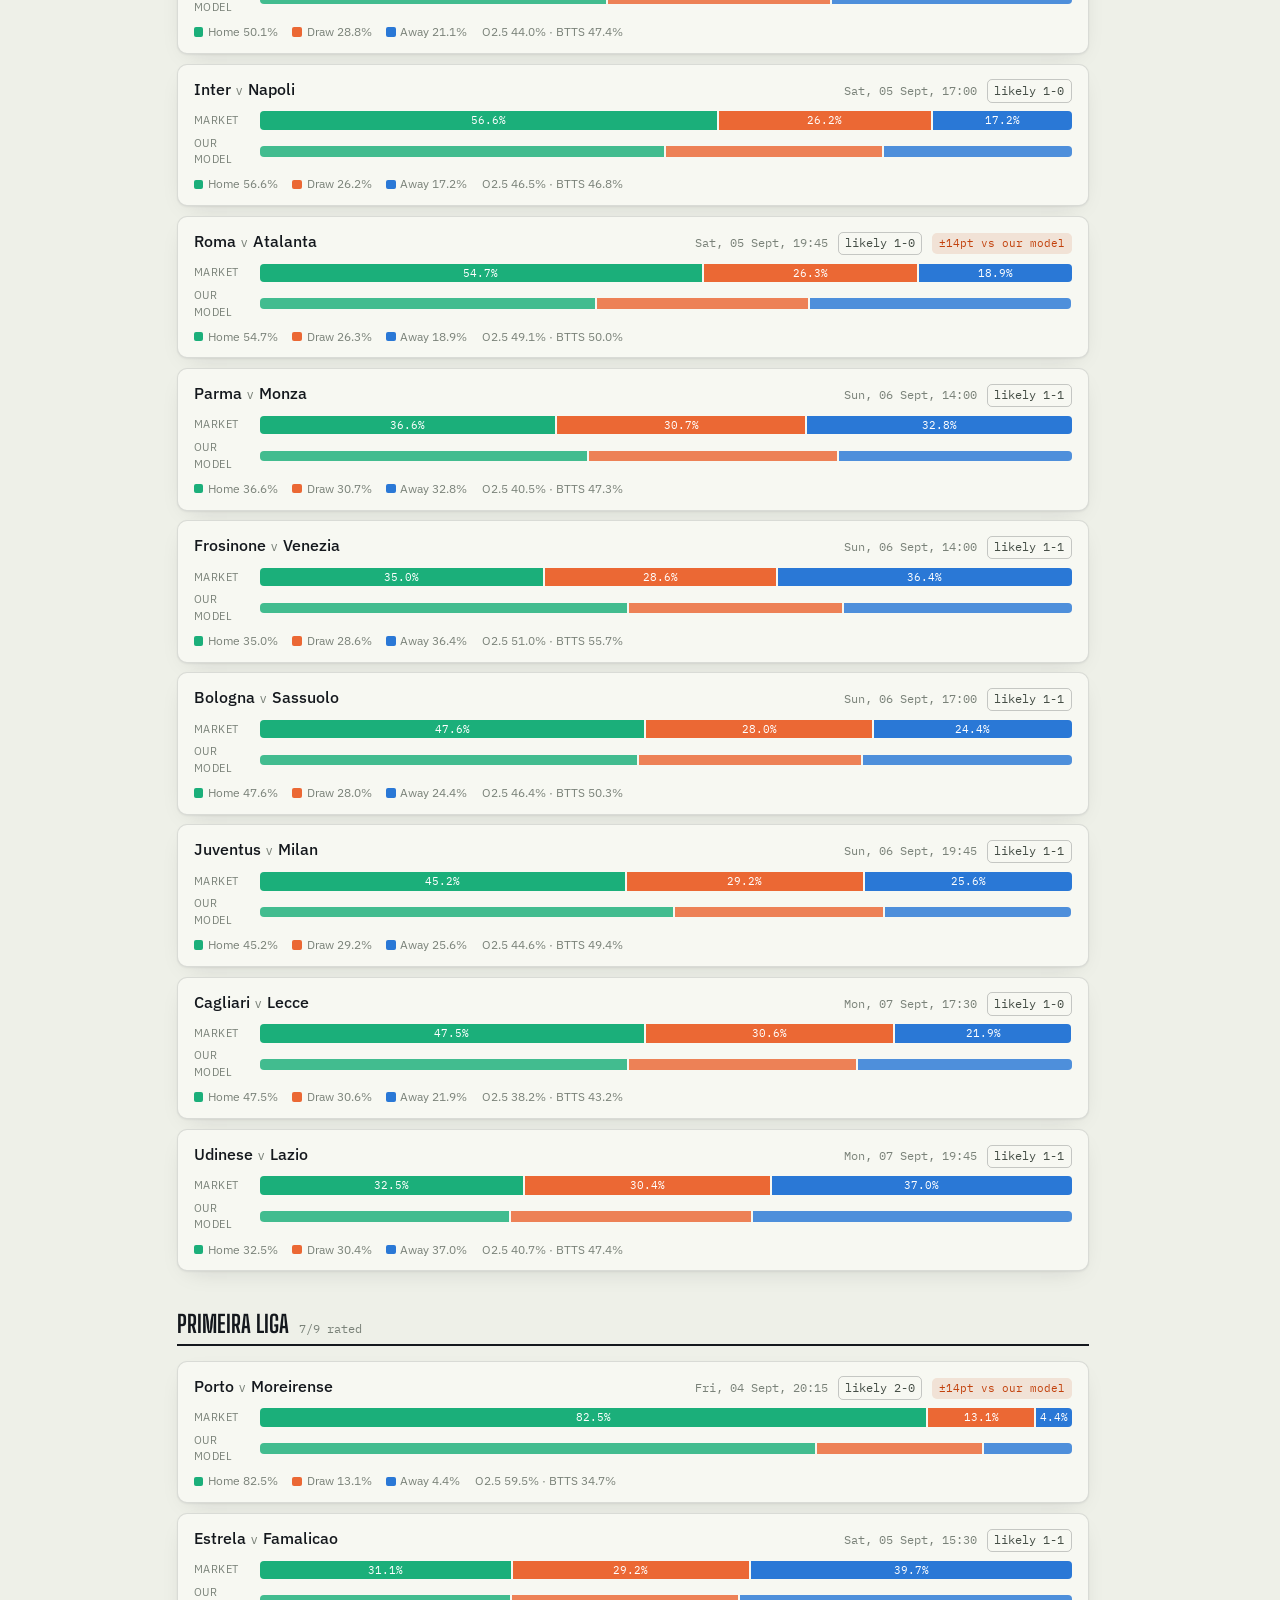
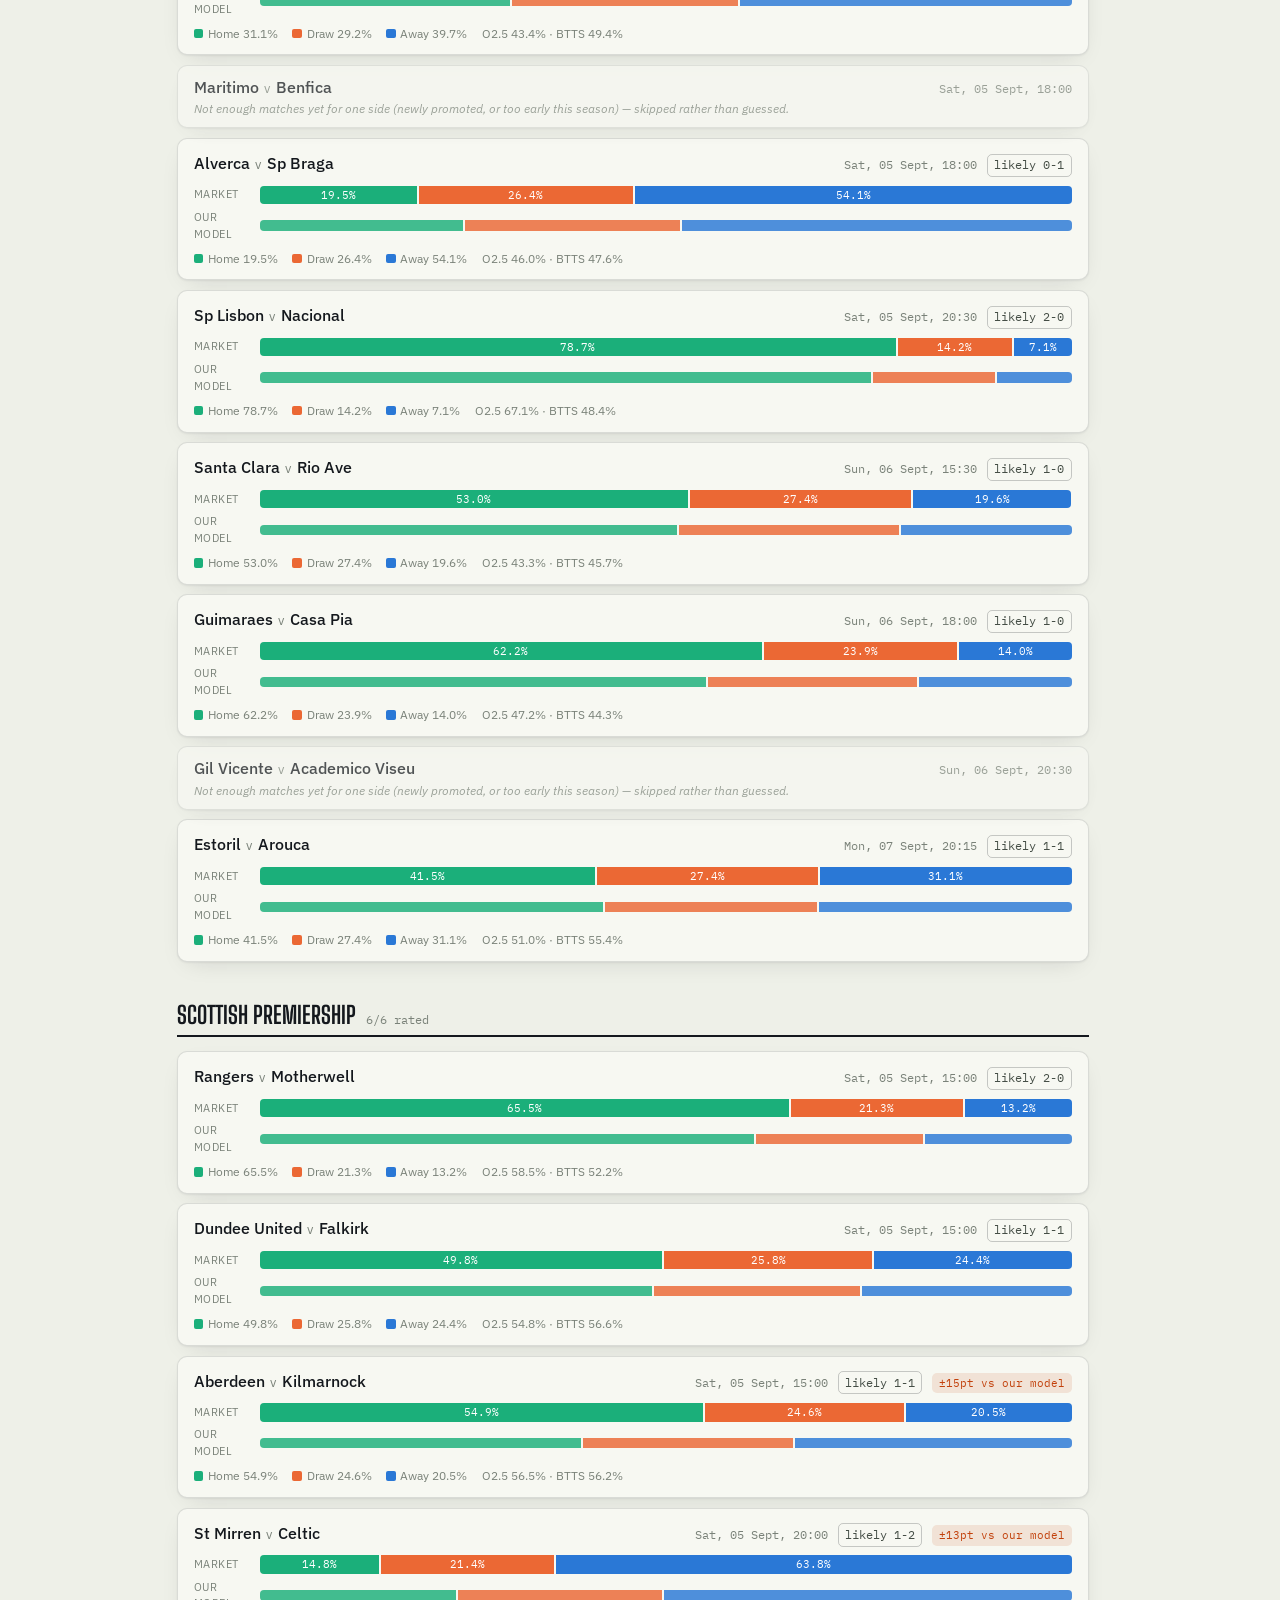
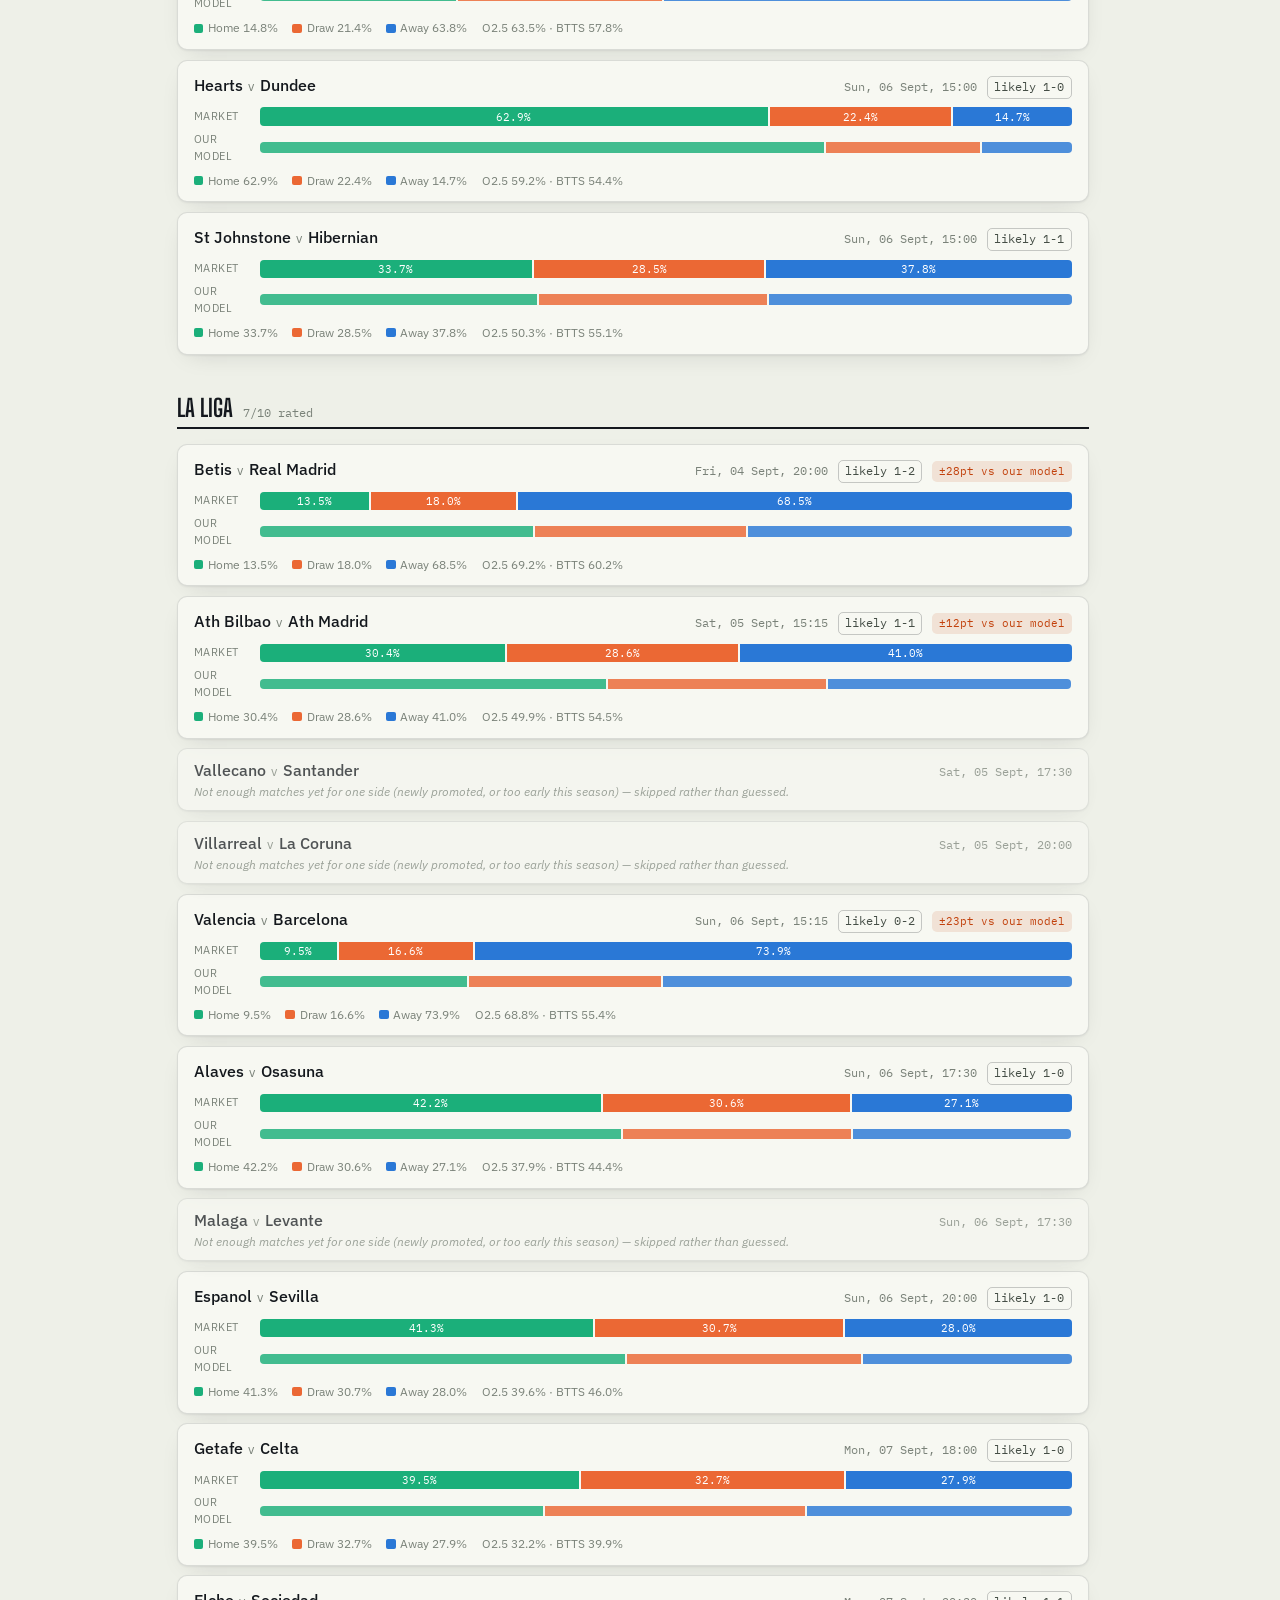
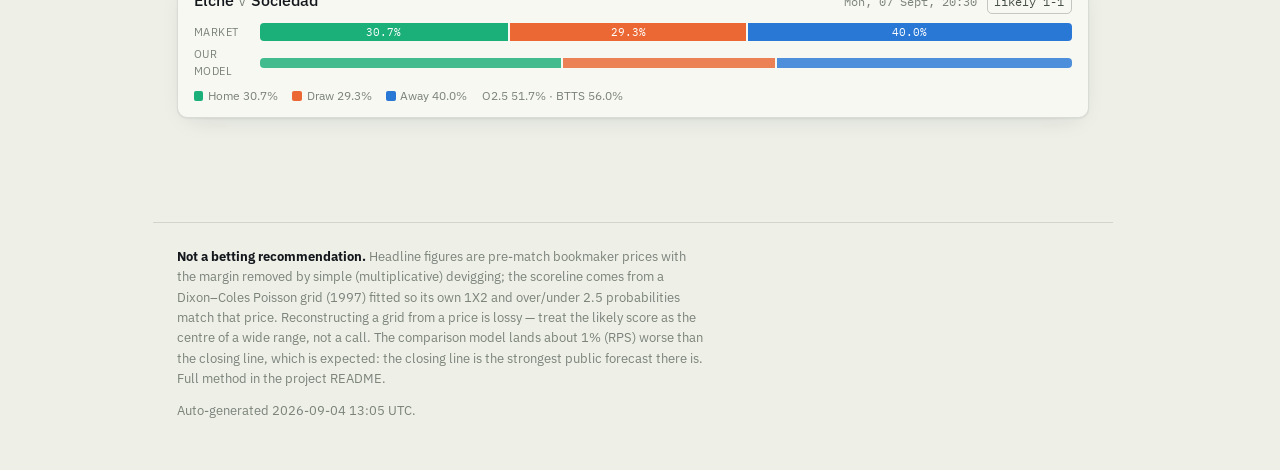
==== commit bca699f6: "Refresh weekend pages for the 4-7 Sep card Co-Authored-By: Claude Sonnet 5 <noreply@anthropic.com>" ====
--- a/docs/index.html
+++ b/docs/index.html
@@ -401,7 +401,7 @@
 <header>
   <div class="header-top">
     <div>
-      <p class="eyebrow">Model vs. market · walk-forward Poisson</p>
+      <p class="eyebrow" id="eyebrow">Model vs. market · walk-forward Poisson</p>
       <h1>Weekend Coupon</h1>
     </div>
     <div class="date-range num" id="date-range">28–31 Aug 2026</div>
@@ -416,7 +416,7 @@
 </header>
 
 <main id="main">
-  <p class="intro">
+  <p class="intro" id="intro-model">
     Every fixture below got two forecasts: <strong>ours</strong>, built from each team's
     recent attack and defence (expected goals where available, shots on target
     otherwise), with a correction that boosts every draw scoreline — not just
@@ -432,6 +432,17 @@
     usually knows something we don't — a signing, team news that isn't in
     the numbers yet.
   </p>
+  <p class="intro" id="intro-market" hidden>
+    The headline number on every fixture is <strong>the bookmakers' own price</strong>,
+    with the margin stripped out — the sharpest public read there is on who wins.
+    From that same price we solve for the expected goals each side is implied to
+    score and read off a <strong>likely scoreline</strong>, tightened by the
+    bookmakers' over/under 2.5 line where it's quoted. Underneath, in the thin
+    bar, is <strong>our own ratings model</strong> — recent attack and defence,
+    expected goals where available — shown purely for contrast: where it pulls
+    well away from the price (flagged ±pt), it's usually the model rating form the
+    market has marked down for a reason the numbers can't see.
+  </p>
 
   <div class="stats" id="stats"></div>
 
@@ -439,7 +450,17 @@
 </main>
 
 <footer>
-  <p>
+  <p id="foot-market" hidden>
+    <strong style="color:var(--ink)">Not a betting recommendation.</strong> Headline
+    figures are pre-match bookmaker prices with the margin removed by simple
+    (multiplicative) devigging; the scoreline comes from a Dixon–Coles Poisson grid
+    (1997) fitted so its own 1X2 and over/under 2.5 probabilities match that price.
+    Reconstructing a grid from a price is lossy — treat the likely score as the
+    centre of a wide range, not a call. The comparison model lands about 1% (RPS)
+    worse than the closing line, which is expected: the closing line is the
+    strongest public forecast there is. Full method in the project README.
+  </p>
+  <p id="foot-model">
     <strong style="color:var(--ink)">Not a betting recommendation.</strong> This model rates
     teams from historical scoring data and prices matches with a Poisson-based method
     (Dixon &amp; Coles, 1997) plus a whole-diagonal draw correction. Referee, rest-day and
@@ -454,11 +475,27 @@
     with the bookmaker's margin removed, for comparison only. Full numbers in the project
     README.
   </p>
-  <p style="margin-top:0.75rem">Auto-generated 2026-09-01 11:28 UTC.</p>
+  <p style="margin-top:0.75rem">Auto-generated 2026-09-04 13:05 UTC.</p>
 </footer>
 
 <script>
-  const DATA = [{"league":"EFL Championship","date":"2026-09-01T19:45","home":"Lincoln","away":"Blackburn","unrated":true},{"league":"EFL Championship","date":"2026-09-01T19:45","home":"Portsmouth","away":"Derby","unrated":false,"homePred":1.47,"awayPred":1.04,"score":"1-1","pHome":46.1,"pDraw":27.2,"pAway":26.7,"over25":44.7,"btts":49.4,"note":"","mHome":49.7,"mDraw":27.2,"mAway":23.1},{"league":"EFL Championship","date":"2026-09-01T19:45","home":"Preston","away":"Bristol City","unrated":false,"homePred":1.21,"awayPred":1.23,"score":"1-1","pHome":35.5,"pDraw":28.4,"pAway":36.1,"over25":43.0,"btts":49.3,"note":"","mHome":32.8,"mDraw":27.2,"mAway":39.9},{"league":"EFL Championship","date":"2026-09-01T19:45","home":"Sheffield United","away":"Bolton","unrated":true},{"league":"EFL Championship","date":"2026-09-01T19:45","home":"Swansea","away":"Watford","unrated":false,"homePred":1.44,"awayPred":1.23,"score":"1-1","pHome":41.3,"pDraw":26.8,"pAway":31.9,"over25":48.9,"btts":53.8,"note":"","mHome":52.4,"mDraw":25.6,"mAway":22.0},{"league":"EFL Championship","date":"2026-09-01T19:45","home":"West Ham","away":"Wolves","unrated":true},{"league":"EFL Championship","date":"2026-09-01T20:00","home":"Birmingham","away":"Southampton","unrated":false,"homePred":1.35,"awayPred":1.39,"score":"1-1","pHome":35.8,"pDraw":26.6,"pAway":37.6,"over25":50.5,"btts":55.3,"note":"","mHome":36.6,"mDraw":27.7,"mAway":35.6},{"league":"EFL Championship","date":"2026-09-01T20:00","home":"Stoke","away":"Norwich","unrated":false,"homePred":1.21,"awayPred":1.37,"score":"1-1","pHome":32.8,"pDraw":27.4,"pAway":39.8,"over25":46.7,"btts":52.2,"note":"","mHome":27.5,"mDraw":26.0,"mAway":46.5},{"league":"EFL Championship","date":"2026-09-02T19:45","home":"QPR","away":"Cardiff","unrated":false,"homePred":1.89,"awayPred":1.39,"score":"1-1","pHome":48.2,"pDraw":23.5,"pAway":28.2,"over25":62.8,"btts":63.7,"note":"","mHome":49.7,"mDraw":25.7,"mAway":24.6},{"league":"EFL Championship","date":"2026-09-02T19:45","home":"West Brom","away":"Charlton","unrated":false,"homePred":1.58,"awayPred":0.86,"score":"1-0","pHome":53.3,"pDraw":26.2,"pAway":20.5,"over25":43.1,"btts":45.6,"note":"","mHome":54.1,"mDraw":26.4,"mAway":19.5},{"league":"EFL Championship","date":"2026-09-02T19:45","home":"Millwall","away":"Wrexham","unrated":false,"homePred":1.6,"awayPred":0.99,"score":"1-0","pHome":50.5,"pDraw":26.0,"pAway":23.5,"over25":46.8,"btts":49.9,"note":"","mHome":42.5,"mDraw":28.8,"mAway":28.8},{"league":"EFL Championship","date":"2026-09-02T20:00","home":"Burnley","away":"Middlesbrough","unrated":false,"homePred":1.33,"awayPred":1.2,"score":"1-1","pHome":39.1,"pDraw":27.8,"pAway":33.2,"over25":45.2,"btts":51.0,"note":"","mHome":32.8,"mDraw":27.2,"mAway":39.9},{"league":"Ligue 1","date":"2026-09-03T19:45","home":"Toulouse","away":"Lille","unrated":false,"homePred":1.05,"awayPred":1.15,"score":"1-1","pHome":32.6,"pDraw":30.1,"pAway":37.3,"over25":36.7,"btts":44.1,"note":"","mHome":28.5,"mDraw":28.5,"mAway":43.0},{"league":"Scottish Premiership","date":"2026-09-02T19:45","home":"Motherwell","away":"Dundee United","unrated":false,"homePred":1.9,"awayPred":1.18,"score":"1-1","pHome":52.9,"pDraw":23.4,"pAway":23.7,"over25":58.5,"btts":58.9,"note":"","mHome":49.0,"mDraw":25.0,"mAway":26.0},{"league":"Scottish Premiership","date":"2026-09-02T19:45","home":"Kilmarnock","away":"St Mirren","unrated":false,"homePred":1.38,"awayPred":1.48,"score":"1-1","pHome":34.9,"pDraw":26.0,"pAway":39.1,"over25":53.4,"btts":57.5,"note":"","mHome":33.8,"mDraw":27.4,"mAway":38.8},{"league":"Scottish Premiership","date":"2026-09-02T19:45","home":"Dundee","away":"St Johnstone","unrated":false,"homePred":1.5,"awayPred":1.19,"score":"1-1","pHome":43.5,"pDraw":26.5,"pAway":30.0,"over25":49.3,"btts":53.8,"note":"","mHome":36.6,"mDraw":26.7,"mAway":36.6},{"league":"Scottish Premiership","date":"2026-09-02T19:45","home":"Celtic","away":"Aberdeen","unrated":false,"homePred":2.54,"awayPred":0.73,"score":"2-0","pHome":75.2,"pDraw":15.7,"pAway":9.0,"over25":62.7,"btts":48.0,"note":"","mHome":77.4,"mDraw":14.2,"mAway":8.4},{"league":"Scottish Premiership","date":"2026-09-02T20:00","home":"Falkirk","away":"Rangers","unrated":false,"homePred":0.97,"awayPred":2.01,"score":"0-1","pHome":17.8,"pDraw":22.0,"pAway":60.2,"over25":56.4,"btts":53.7,"note":"","mHome":18.7,"mDraw":21.5,"mAway":59.8},{"league":"Scottish Premiership","date":"2026-09-03T19:45","home":"Hibernian","away":"Hearts","unrated":false,"homePred":1.03,"awayPred":1.38,"score":"1-1","pHome":28.1,"pDraw":28.0,"pAway":43.9,"over25":42.4,"btts":47.9,"note":"","mHome":38.1,"mDraw":26.7,"mAway":35.2},{"league":"La Liga","date":"2026-09-03T20:00","home":"Sociedad","away":"Celta","unrated":false,"homePred":1.56,"awayPred":1.15,"score":"1-1","pHome":46.1,"pDraw":26.1,"pAway":27.8,"over25":49.9,"btts":53.7,"note":"","mHome":48.7,"mDraw":26.4,"mAway":25.0}];
+  const DATA = [{"league":"Bundesliga","date":"2026-09-04T19:30","home":"Stuttgart","away":"FC Koln","unrated":false,"source":"market","homePred":2.46,"awayPred":1.19,"score":"2-1","pHome":63.9,"pDraw":18.9,"pAway":17.2,"over25":69.8,"btts":63.6,"note":"","mHome":59.3,"mDraw":20.5,"mAway":20.2},{"league":"Bundesliga","date":"2026-09-05T14:30","home":"Leverkusen","away":"Union Berlin","unrated":false,"source":"market","homePred":2.39,"awayPred":1.07,"score":"2-1","pHome":65.2,"pDraw":19.8,"pAway":15.0,"over25":66.4,"btts":59.7,"note":"","mHome":61.8,"mDraw":20.8,"mAway":17.3},{"league":"Bundesliga","date":"2026-09-05T14:30","home":"Werder Bremen","away":"RB Leipzig","unrated":false,"source":"market","homePred":1.26,"awayPred":2.08,"score":"1-1","pHome":21.8,"pDraw":23.6,"pAway":54.6,"over25":64.0,"btts":62.6,"note":"","mHome":27.4,"mDraw":23.7,"mAway":48.9},{"league":"Bundesliga","date":"2026-09-05T14:30","home":"Hoffenheim","away":"Dortmund","unrated":false,"source":"market","homePred":1.58,"awayPred":1.83,"score":"1-1","pHome":32.8,"pDraw":24.2,"pAway":43.0,"over25":65.4,"btts":66.6,"note":"","mHome":31.2,"mDraw":24.5,"mAway":44.3},{"league":"Bundesliga","date":"2026-09-05T14:30","home":"Paderborn","away":"Freiburg","unrated":true},{"league":"Bundesliga","date":"2026-09-05T14:30","home":"M'gladbach","away":"Elversberg","unrated":true},{"league":"Bundesliga","date":"2026-09-05T17:30","home":"Schalke 04","away":"Bayern Munich","unrated":true},{"league":"Bundesliga","date":"2026-09-06T14:30","home":"Hamburg","away":"Mainz","unrated":false,"source":"market","homePred":1.39,"awayPred":1.55,"score":"1-1","pHome":33.1,"pDraw":27.2,"pAway":39.7,"over25":55.5,"btts":59.0,"note":"","mHome":26.6,"mDraw":23.3,"mAway":50.1},{"league":"Bundesliga","date":"2026-09-06T16:30","home":"Ein Frankfurt","away":"Augsburg","unrated":false,"source":"market","homePred":1.98,"awayPred":1.4,"score":"1-1","pHome":49.5,"pDraw":24.2,"pAway":26.3,"over25":64.9,"btts":65.0,"note":"","mHome":49.0,"mDraw":24.3,"mAway":26.7},{"league":"Premier League","date":"2026-09-04T20:00","home":"Ipswich","away":"Liverpool","unrated":false,"source":"market","homePred":1.19,"awayPred":2.38,"score":"1-2","pHome":17.8,"pDraw":19.7,"pAway":62.4,"over25":68.6,"btts":63.3,"note":"home availability 69% (11 flagged, 0.91), away availability 72% (11 flagged, 0.92)","mHome":15.0,"mDraw":21.6,"mAway":63.3},{"league":"Premier League","date":"2026-09-05T12:30","home":"Newcastle","away":"Bournemouth","unrated":false,"source":"market","homePred":1.77,"awayPred":1.38,"score":"1-1","pHome":45.1,"pDraw":26.3,"pAway":28.7,"over25":59.9,"btts":61.9,"note":"home availability 76% (7 flagged, 0.93), away availability 79% (6 flagged, 0.94)","mHome":39.8,"mDraw":25.9,"mAway":34.3},{"league":"Premier League","date":"2026-09-05T15:00","home":"Brentford","away":"Sunderland","unrated":false,"source":"market","homePred":1.86,"awayPred":0.9,"score":"1-0","pHome":58.5,"pDraw":24.3,"pAway":17.2,"over25":51.1,"btts":50.0,"note":"home availability 92% (3 flagged, 0.97), away availability 82% (6 flagged, 0.94)","mHome":54.5,"mDraw":24.9,"mAway":20.6},{"league":"Premier League","date":"2026-09-05T15:00","home":"Brighton","away":"Leeds","unrated":false,"source":"market","homePred":1.63,"awayPred":1.08,"score":"1-1","pHome":48.6,"pDraw":27.1,"pAway":24.3,"over25":50.1,"btts":53.1,"note":"home availability 65% (14 flagged, 0.90), away availability 76% (8 flagged, 0.93)","mHome":41.0,"mDraw":27.9,"mAway":31.0},{"league":"Premier League","date":"2026-09-05T15:00","home":"Fulham","away":"Crystal Palace","unrated":false,"source":"market","homePred":1.46,"awayPred":1.2,"score":"1-1","pHome":41.4,"pDraw":29.3,"pAway":29.3,"over25":48.8,"btts":53.5,"note":"home availability 93% (3 flagged, 0.98), away availability 77% (8 flagged, 0.93)","mHome":38.6,"mDraw":27.3,"mAway":34.2},{"league":"Premier League","date":"2026-09-05T15:00","home":"Nott'm Forest","away":"Tottenham","unrated":false,"source":"market","homePred":1.41,"awayPred":1.25,"score":"1-1","pHome":39.5,"pDraw":27.9,"pAway":32.7,"over25":48.6,"btts":53.7,"note":"home availability 82% (6 flagged, 0.94), away availability 69% (14 flagged, 0.91)","mHome":39.4,"mDraw":29.0,"mAway":31.6},{"league":"Premier League","date":"2026-09-05T15:00","home":"Man City","away":"Coventry","unrated":true},{"league":"Premier League","date":"2026-09-05T17:30","home":"Hull","away":"Aston Villa","unrated":true},{"league":"Premier League","date":"2026-09-06T14:00","home":"Everton","away":"Man United","unrated":false,"source":"market","homePred":1.28,"awayPred":1.66,"score":"1-1","pHome":28.5,"pDraw":26.8,"pAway":44.7,"over25":55.5,"btts":58.4,"note":"home availability 85% (4 flagged, 0.96), away availability 78% (9 flagged, 0.94)","mHome":30.6,"mDraw":28.0,"mAway":41.4},{"league":"Premier League","date":"2026-09-06T16:30","home":"Arsenal","away":"Chelsea","unrated":false,"source":"market","homePred":1.88,"awayPred":0.98,"score":"1-0","pHome":56.7,"pDraw":25.3,"pAway":18.0,"over25":53.4,"btts":52.7,"note":"home availability 77% (7 flagged, 0.93), away availability 79% (10 flagged, 0.94)","mHome":59.5,"mDraw":23.3,"mAway":17.2},{"league":"EFL Championship","date":"2026-09-05T12:30","home":"Stoke","away":"Charlton","unrated":false,"source":"market","homePred":1.45,"awayPred":1.04,"score":"1-1","pHome":45.1,"pDraw":28.5,"pAway":26.4,"over25":44.5,"btts":49.4,"note":"","mHome":41.9,"mDraw":28.5,"mAway":29.5},{"league":"EFL Championship","date":"2026-09-05T12:30","home":"Preston","away":"Blackburn","unrated":false,"source":"market","homePred":1.41,"awayPred":1.2,"score":"1-1","pHome":40.4,"pDraw":28.6,"pAway":31.0,"over25":47.2,"btts":52.4,"note":"","mHome":36.9,"mDraw":30.5,"mAway":32.7},{"league":"EFL Championship","date":"2026-09-05T12:30","home":"Lincoln","away":"Southampton","unrated":true},{"league":"EFL Championship","date":"2026-09-05T15:00","home":"West Brom","away":"Watford","unrated":false,"source":"market","homePred":1.68,"awayPred":1.04,"score":"1-1","pHome":51.1,"pDraw":25.7,"pAway":23.1,"over25":50.2,"btts":52.5,"note":"","mHome":46.8,"mDraw":27.1,"mAway":26.2},{"league":"EFL Championship","date":"2026-09-05T15:00","home":"Sheffield United","away":"Norwich","unrated":false,"source":"market","homePred":1.4,"awayPred":1.4,"score":"1-1","pHome":36.2,"pDraw":27.9,"pAway":35.9,"over25":52.1,"btts":56.6,"note":"","mHome":37.4,"mDraw":26.2,"mAway":36.4},{"league":"EFL Championship","date":"2026-09-05T15:00","home":"West Ham","away":"Derby","unrated":true},{"league":"EFL Championship","date":"2026-09-05T15:00","home":"QPR","away":"Middlesbrough","unrated":false,"source":"market","homePred":1.26,"awayPred":1.59,"score":"1-1","pHome":29.2,"pDraw":27.4,"pAway":43.4,"over25":53.4,"btts":57.0,"note":"","mHome":34.4,"mDraw":26.2,"mAway":39.4},{"league":"EFL Championship","date":"2026-09-05T15:00","home":"Portsmouth","away":"Cardiff","unrated":false,"source":"market","homePred":1.53,"awayPred":1.36,"score":"1-1","pHome":40.1,"pDraw":27.3,"pAway":32.6,"over25":54.4,"btts":58.2,"note":"","mHome":41.4,"mDraw":25.4,"mAway":33.3},{"league":"EFL Championship","date":"2026-09-05T15:00","home":"Millwall","away":"Bolton","unrated":true},{"league":"EFL Championship","date":"2026-09-05T15:00","home":"Burnley","away":"Bristol City","unrated":false,"source":"market","homePred":1.72,"awayPred":1.07,"score":"1-1","pHome":51.1,"pDraw":25.7,"pAway":23.1,"over25":51.7,"btts":53.7,"note":"","mHome":48.3,"mDraw":27.4,"mAway":24.3},{"league":"EFL Championship","date":"2026-09-05T20:00","home":"Swansea","away":"Wrexham","unrated":false,"source":"market","homePred":1.48,"awayPred":1.15,"score":"1-1","pHome":43.2,"pDraw":28.6,"pAway":28.2,"over25":47.8,"btts":52.4,"note":"","mHome":45.8,"mDraw":26.6,"mAway":27.7},{"league":"EFL Championship","date":"2026-09-06T12:00","home":"Birmingham","away":"Wolves","unrated":true},{"league":"Ligue 1","date":"2026-09-04T18:00","home":"Lyon","away":"Auxerre","unrated":false,"source":"market","homePred":2.2,"awayPred":0.85,"score":"2-0","pHome":66.5,"pDraw":21.0,"pAway":12.6,"over25":58.0,"btts":51.1,"note":"","mHome":53.6,"mDraw":24.9,"mAway":21.5},{"league":"Ligue 1","date":"2026-09-04T20:05","home":"Paris SG","away":"Monaco","unrated":false,"source":"market","homePred":2.64,"awayPred":1.0,"score":"2-1","pHome":71.0,"pDraw":16.4,"pAway":12.6,"over25":69.7,"btts":58.9,"note":"","mHome":62.5,"mDraw":20.3,"mAway":17.2},{"league":"Ligue 1","date":"2026-09-05T16:15","home":"Lens","away":"Lorient","unrated":false,"source":"market","homePred":2.15,"awayPred":0.88,"score":"1-0","pHome":64.9,"pDraw":21.7,"pAway":13.4,"over25":57.6,"btts":51.8,"note":"","mHome":61.1,"mDraw":21.3,"mAway":17.6},{"league":"Ligue 1","date":"2026-09-05T19:45","home":"Nice","away":"Le Mans","unrated":true},{"league":"Ligue 1","date":"2026-09-05T19:45","home":"Le Havre","away":"Brest","unrated":false,"source":"market","homePred":1.27,"awayPred":1.25,"score":"1-1","pHome":35.9,"pDraw":29.1,"pAway":35.0,"over25":45.3,"btts":51.2,"note":"","mHome":37.1,"mDraw":26.9,"mAway":35.9},{"league":"Ligue 1","date":"2026-09-06T14:00","home":"Troyes","away":"Strasbourg","unrated":true},{"league":"Ligue 1","date":"2026-09-06T16:15","home":"Angers","away":"Rennes","unrated":false,"source":"market","homePred":1.17,"awayPred":1.82,"score":"1-1","pHome":23.6,"pDraw":25.2,"pAway":51.1,"over25":56.6,"btts":57.7,"note":"","mHome":26.7,"mDraw":25.5,"mAway":47.8},{"league":"Ligue 1","date":"2026-09-06T19:45","home":"Marseille","away":"Paris FC","unrated":false,"source":"market","homePred":1.91,"awayPred":1.14,"score":"1-1","pHome":53.6,"pDraw":24.7,"pAway":21.7,"over25":57.9,"btts":57.9,"note":"","mHome":58.7,"mDraw":21.2,"mAway":20.1},{"league":"Serie A","date":"2026-09-04T19:45","home":"Genoa","away":"Como","unrated":false,"source":"market","homePred":0.86,"awayPred":1.65,"score":"0-1","pHome":18.0,"pDraw":27.9,"pAway":54.1,"over25":44.9,"btts":46.5,"note":"","mHome":22.0,"mDraw":27.2,"mAway":50.8},{"league":"Serie A","date":"2026-09-05T14:00","home":"Fiorentina","away":"Torino","unrated":false,"source":"market","homePred":1.55,"awayPred":0.93,"score":"1-0","pHome":50.1,"pDraw":28.8,"pAway":21.1,"over25":44.0,"btts":47.4,"note":"","mHome":42.9,"mDraw":27.4,"mAway":29.7},{"league":"Serie A","date":"2026-09-05T17:00","home":"Inter","away":"Napoli","unrated":false,"source":"market","homePred":1.73,"awayPred":0.84,"score":"1-0","pHome":56.6,"pDraw":26.2,"pAway":17.2,"over25":46.5,"btts":46.8,"note":"","mHome":50.0,"mDraw":26.8,"mAway":23.2},{"league":"Serie A","date":"2026-09-05T19:45","home":"Roma","away":"Atalanta","unrated":false,"source":"market","homePred":1.75,"awayPred":0.93,"score":"1-0","pHome":54.7,"pDraw":26.3,"pAway":18.9,"over25":49.1,"btts":50.0,"note":"","mHome":41.5,"mDraw":26.1,"mAway":32.4},{"league":"Serie A","date":"2026-09-06T14:00","home":"Parma","away":"Monza","unrated":false,"source":"market","homePred":1.21,"awayPred":1.13,"score":"1-1","pHome":36.6,"pDraw":30.7,"pAway":32.8,"over25":40.5,"btts":47.3,"note":"","mHome":40.5,"mDraw":30.7,"mAway":28.8},{"league":"Serie A","date":"2026-09-06T14:00","home":"Frosinone","away":"Venezia","unrated":false,"source":"market","homePred":1.36,"awayPred":1.39,"score":"1-1","pHome":35.0,"pDraw":28.6,"pAway":36.4,"over25":51.0,"btts":55.7,"note":"","mHome":45.4,"mDraw":26.4,"mAway":28.2},{"league":"Serie A","date":"2026-09-06T17:00","home":"Bologna","away":"Sassuolo","unrated":false,"source":"market","homePred":1.54,"awayPred":1.03,"score":"1-1","pHome":47.6,"pDraw":28.0,"pAway":24.4,"over25":46.4,"btts":50.3,"note":"","mHome":46.7,"mDraw":27.5,"mAway":25.8},{"league":"Serie A","date":"2026-09-06T19:45","home":"Juventus","away":"Milan","unrated":false,"source":"market","homePred":1.46,"awayPred":1.04,"score":"1-1","pHome":45.2,"pDraw":29.2,"pAway":25.6,"over25":44.6,"btts":49.4,"note":"","mHome":51.1,"mDraw":25.8,"mAway":23.1},{"league":"Serie A","date":"2026-09-07T17:30","home":"Cagliari","away":"Lecce","unrated":false,"source":"market","homePred":1.39,"awayPred":0.86,"score":"1-0","pHome":47.5,"pDraw":30.6,"pAway":21.9,"over25":38.2,"btts":43.2,"note":"","mHome":45.5,"mDraw":28.1,"mAway":26.4},{"league":"Serie A","date":"2026-09-07T19:45","home":"Udinese","away":"Lazio","unrated":false,"source":"market","homePred":1.13,"awayPred":1.22,"score":"1-1","pHome":32.5,"pDraw":30.4,"pAway":37.0,"over25":40.7,"btts":47.4,"note":"","mHome":30.9,"mDraw":29.7,"mAway":39.4},{"league":"Primeira Liga","date":"2026-09-04T20:15","home":"Porto","away":"Moreirense","unrated":false,"source":"market","homePred":2.66,"awayPred":0.47,"score":"2-0","pHome":82.5,"pDraw":13.1,"pAway":4.4,"over25":59.5,"btts":34.7,"note":"","mHome":68.7,"mDraw":20.5,"mAway":10.8},{"league":"Primeira Liga","date":"2026-09-05T15:30","home":"Estrela","away":"Famalicao","unrated":false,"source":"market","homePred":1.13,"awayPred":1.32,"score":"1-1","pHome":31.1,"pDraw":29.2,"pAway":39.7,"over25":43.4,"btts":49.4,"note":"","mHome":31.0,"mDraw":28.0,"mAway":41.0},{"league":"Primeira Liga","date":"2026-09-05T18:00","home":"Maritimo","away":"Benfica","unrated":true},{"league":"Primeira Liga","date":"2026-09-05T18:00","home":"Alverca","away":"Sp Braga","unrated":false,"source":"market","homePred":0.89,"awayPred":1.67,"score":"0-1","pHome":19.5,"pDraw":26.4,"pAway":54.1,"over25":46.0,"btts":47.6,"note":"","mHome":25.2,"mDraw":26.6,"mAway":48.2},{"league":"Primeira Liga","date":"2026-09-05T20:30","home":"Sp Lisbon","away":"Nacional","unrated":false,"source":"market","homePred":2.77,"awayPred":0.72,"score":"2-0","pHome":78.7,"pDraw":14.2,"pAway":7.1,"over25":67.1,"btts":48.4,"note":"","mHome":75.8,"mDraw":15.1,"mAway":9.2},{"league":"Primeira Liga","date":"2026-09-06T15:30","home":"Santa Clara","away":"Rio Ave","unrated":false,"source":"market","homePred":1.59,"awayPred":0.86,"score":"1-0","pHome":53.0,"pDraw":27.4,"pAway":19.6,"over25":43.3,"btts":45.7,"note":"","mHome":51.6,"mDraw":27.3,"mAway":21.1},{"league":"Primeira Liga","date":"2026-09-06T18:00","home":"Guimaraes","away":"Casa Pia","unrated":false,"source":"market","homePred":1.86,"awayPred":0.75,"score":"1-0","pHome":62.2,"pDraw":23.9,"pAway":14.0,"over25":47.2,"btts":44.3,"note":"","mHome":55.2,"mDraw":25.9,"mAway":18.9},{"league":"Primeira Liga","date":"2026-09-06T20:30","home":"Gil Vicente","away":"Academico Viseu","unrated":true},{"league":"Primeira Liga","date":"2026-09-07T20:15","home":"Estoril","away":"Arouca","unrated":false,"source":"market","homePred":1.49,"awayPred":1.26,"score":"1-1","pHome":41.5,"pDraw":27.4,"pAway":31.1,"over25":51.0,"btts":55.4,"note":"","mHome":42.5,"mDraw":26.2,"mAway":31.3},{"league":"Scottish Premiership","date":"2026-09-05T15:00","home":"Rangers","away":"Motherwell","unrated":false,"source":"market","homePred":2.19,"awayPred":0.89,"score":"2-0","pHome":65.5,"pDraw":21.3,"pAway":13.2,"over25":58.5,"btts":52.2,"note":"","mHome":61.2,"mDraw":20.7,"mAway":18.1},{"league":"Scottish Premiership","date":"2026-09-05T15:00","home":"Dundee United","away":"Falkirk","unrated":false,"source":"market","homePred":1.75,"awayPred":1.16,"score":"1-1","pHome":49.8,"pDraw":25.8,"pAway":24.4,"over25":54.8,"btts":56.6,"note":"","mHome":48.6,"mDraw":25.4,"mAway":26.0},{"league":"Scottish Premiership","date":"2026-09-05T15:00","home":"Aberdeen","away":"Kilmarnock","unrated":false,"source":"market","homePred":1.9,"awayPred":1.08,"score":"1-1","pHome":54.9,"pDraw":24.6,"pAway":20.5,"over25":56.5,"btts":56.2,"note":"","mHome":39.8,"mDraw":26.0,"mAway":34.2},{"league":"Scottish Premiership","date":"2026-09-05T20:00","home":"St Mirren","away":"Celtic","unrated":false,"source":"market","homePred":1.03,"awayPred":2.28,"score":"1-2","pHome":14.8,"pDraw":21.4,"pAway":63.8,"over25":63.5,"btts":57.8,"note":"","mHome":24.3,"mDraw":25.2,"mAway":50.4},{"league":"Scottish Premiership","date":"2026-09-06T15:00","home":"Hearts","away":"Dundee","unrated":false,"source":"market","homePred":2.15,"awayPred":0.96,"score":"1-0","pHome":62.9,"pDraw":22.4,"pAway":14.7,"over25":59.2,"btts":54.4,"note":"","mHome":69.9,"mDraw":19.0,"mAway":11.1},{"league":"Scottish Premiership","date":"2026-09-06T15:00","home":"St Johnstone","away":"Hibernian","unrated":false,"source":"market","homePred":1.32,"awayPred":1.41,"score":"1-1","pHome":33.7,"pDraw":28.5,"pAway":37.8,"over25":50.3,"btts":55.1,"note":"","mHome":34.3,"mDraw":28.2,"mAway":37.5},{"league":"La Liga","date":"2026-09-04T20:00","home":"Betis","away":"Real Madrid","unrated":false,"source":"market","homePred":1.05,"awayPred":2.56,"score":"1-2","pHome":13.5,"pDraw":18.0,"pAway":68.5,"over25":69.2,"btts":60.2,"note":"","mHome":33.8,"mDraw":26.1,"mAway":40.1},{"league":"La Liga","date":"2026-09-05T15:15","home":"Ath Bilbao","away":"Ath Madrid","unrated":false,"source":"market","homePred":1.24,"awayPred":1.47,"score":"1-1","pHome":30.4,"pDraw":28.6,"pAway":41.0,"over25":49.9,"btts":54.5,"note":"","mHome":42.8,"mDraw":27.0,"mAway":30.2},{"league":"La Liga","date":"2026-09-05T17:30","home":"Vallecano","away":"Santander","unrated":true},{"league":"La Liga","date":"2026-09-05T20:00","home":"Villarreal","away":"La Coruna","unrated":true},{"league":"La Liga","date":"2026-09-06T15:15","home":"Valencia","away":"Barcelona","unrated":false,"source":"market","homePred":0.9,"awayPred":2.7,"score":"0-2","pHome":9.5,"pDraw":16.6,"pAway":73.9,"over25":68.8,"btts":55.4,"note":"","mHome":25.7,"mDraw":23.7,"mAway":50.6},{"league":"La Liga","date":"2026-09-06T17:30","home":"Alaves","away":"Osasuna","unrated":false,"source":"market","homePred":1.28,"awayPred":0.96,"score":"1-0","pHome":42.2,"pDraw":30.6,"pAway":27.1,"over25":37.9,"btts":44.4,"note":"","mHome":44.7,"mDraw":28.3,"mAway":27.0},{"league":"La Liga","date":"2026-09-06T17:30","home":"Malaga","away":"Levante","unrated":true},{"league":"La Liga","date":"2026-09-06T20:00","home":"Espanol","away":"Sevilla","unrated":false,"source":"market","homePred":1.29,"awayPred":1.01,"score":"1-0","pHome":41.3,"pDraw":30.7,"pAway":28.0,"over25":39.6,"btts":46.0,"note":"","mHome":45.2,"mDraw":29.0,"mAway":25.8},{"league":"La Liga","date":"2026-09-07T18:00","home":"Getafe","away":"Celta","unrated":false,"source":"market","homePred":1.13,"awayPred":0.9,"score":"1-0","pHome":39.5,"pDraw":32.7,"pAway":27.9,"over25":32.2,"btts":39.9,"note":"","mHome":35.0,"mDraw":32.2,"mAway":32.8},{"league":"La Liga","date":"2026-09-07T20:30","home":"Elche","away":"Sociedad","unrated":false,"source":"market","homePred":1.29,"awayPred":1.5,"score":"1-1","pHome":30.7,"pDraw":29.3,"pAway":40.0,"over25":51.7,"btts":56.0,"note":"","mHome":37.3,"mDraw":26.2,"mAway":36.5}];
+
+  // Which forecast is the headline: 'market' (bookmakers' devigged price) or
+  // 'model' (this repo's ratings). Set per fixture by scripts.render_coupon.
+  const SOURCE = (DATA.find(m => !m.unrated) || {}).source || 'model';
+  const HEADLINE_LABEL = SOURCE === 'market' ? 'Market' : 'Model';
+  const COMPARE_LABEL = SOURCE === 'market' ? 'Our model' : 'Market';
+  if (SOURCE === 'market') {
+    const eb = document.getElementById('eyebrow');
+    if (eb) eb.textContent = "The bookmakers' price · our model alongside";
+  }
+  if (SOURCE === 'market') {
+    document.getElementById('intro-model').hidden = true;
+    document.getElementById('intro-market').hidden = false;
+    document.getElementById('foot-model').hidden = true;
+    document.getElementById('foot-market').hidden = false;
+  }
 
   const LEAGUE_ORDER = [];
   for (const m of DATA) if (!LEAGUE_ORDER.includes(m.league)) LEAGUE_ORDER.push(m.league);
@@ -490,10 +527,11 @@
     if (d > biggestGap.pt) biggestGap = { pt: d, fixture: `${m.home} v ${m.away}` };
   }
   const stats = [
-    { n: rated.length, l: 'Fixtures rated' },
+    { n: rated.length, l: SOURCE === 'market' ? 'Fixtures priced' : 'Fixtures rated' },
     { n: LEAGUE_ORDER.length, l: 'Leagues' },
-    { n: unratedCount, l: 'Not enough history' },
-    { n: Math.round(biggestGap.pt) + 'pt', l: 'Biggest model/market gap' },
+    { n: unratedCount, l: SOURCE === 'market' ? 'No price yet' : 'Not enough history' },
+    { n: Math.round(biggestGap.pt) + 'pt',
+      l: SOURCE === 'market' ? 'Biggest model/price gap' : 'Biggest model/market gap' },
   ];
   const statsEl = document.getElementById('stats');
   for (const s of stats) {
@@ -551,7 +589,8 @@
       let gapBadge = '';
       if (m.mHome !== undefined) {
         const d = Math.max(Math.abs(m.pHome - m.mHome), Math.abs(m.pDraw - m.mDraw), Math.abs(m.pAway - m.mAway));
-        if (d >= 12) gapBadge = `<span class="gap-badge">±${Math.round(d)}pt vs market</span>`;
+        const vs = SOURCE === 'market' ? 'vs our model' : 'vs market';
+        if (d >= 12) gapBadge = `<span class="gap-badge">±${Math.round(d)}pt ${vs}</span>`;
       }
 
       card.className = 'fixture';
@@ -565,12 +604,12 @@
           </div>
         </div>
         <div class="prob-row">
-          <span class="prob-label">Model</span>
+          <span class="prob-label">${HEADLINE_LABEL}</span>
           ${probBar(m.pHome, m.pDraw, m.pAway, false)}
         </div>
         ${m.mHome !== undefined ? `
         <div class="prob-row">
-          <span class="prob-label">Market</span>
+          <span class="prob-label">${COMPARE_LABEL}</span>
           ${probBar(m.mHome, m.mDraw, m.mAway, true)}
         </div>` : ''}
         <div class="legend-inline">
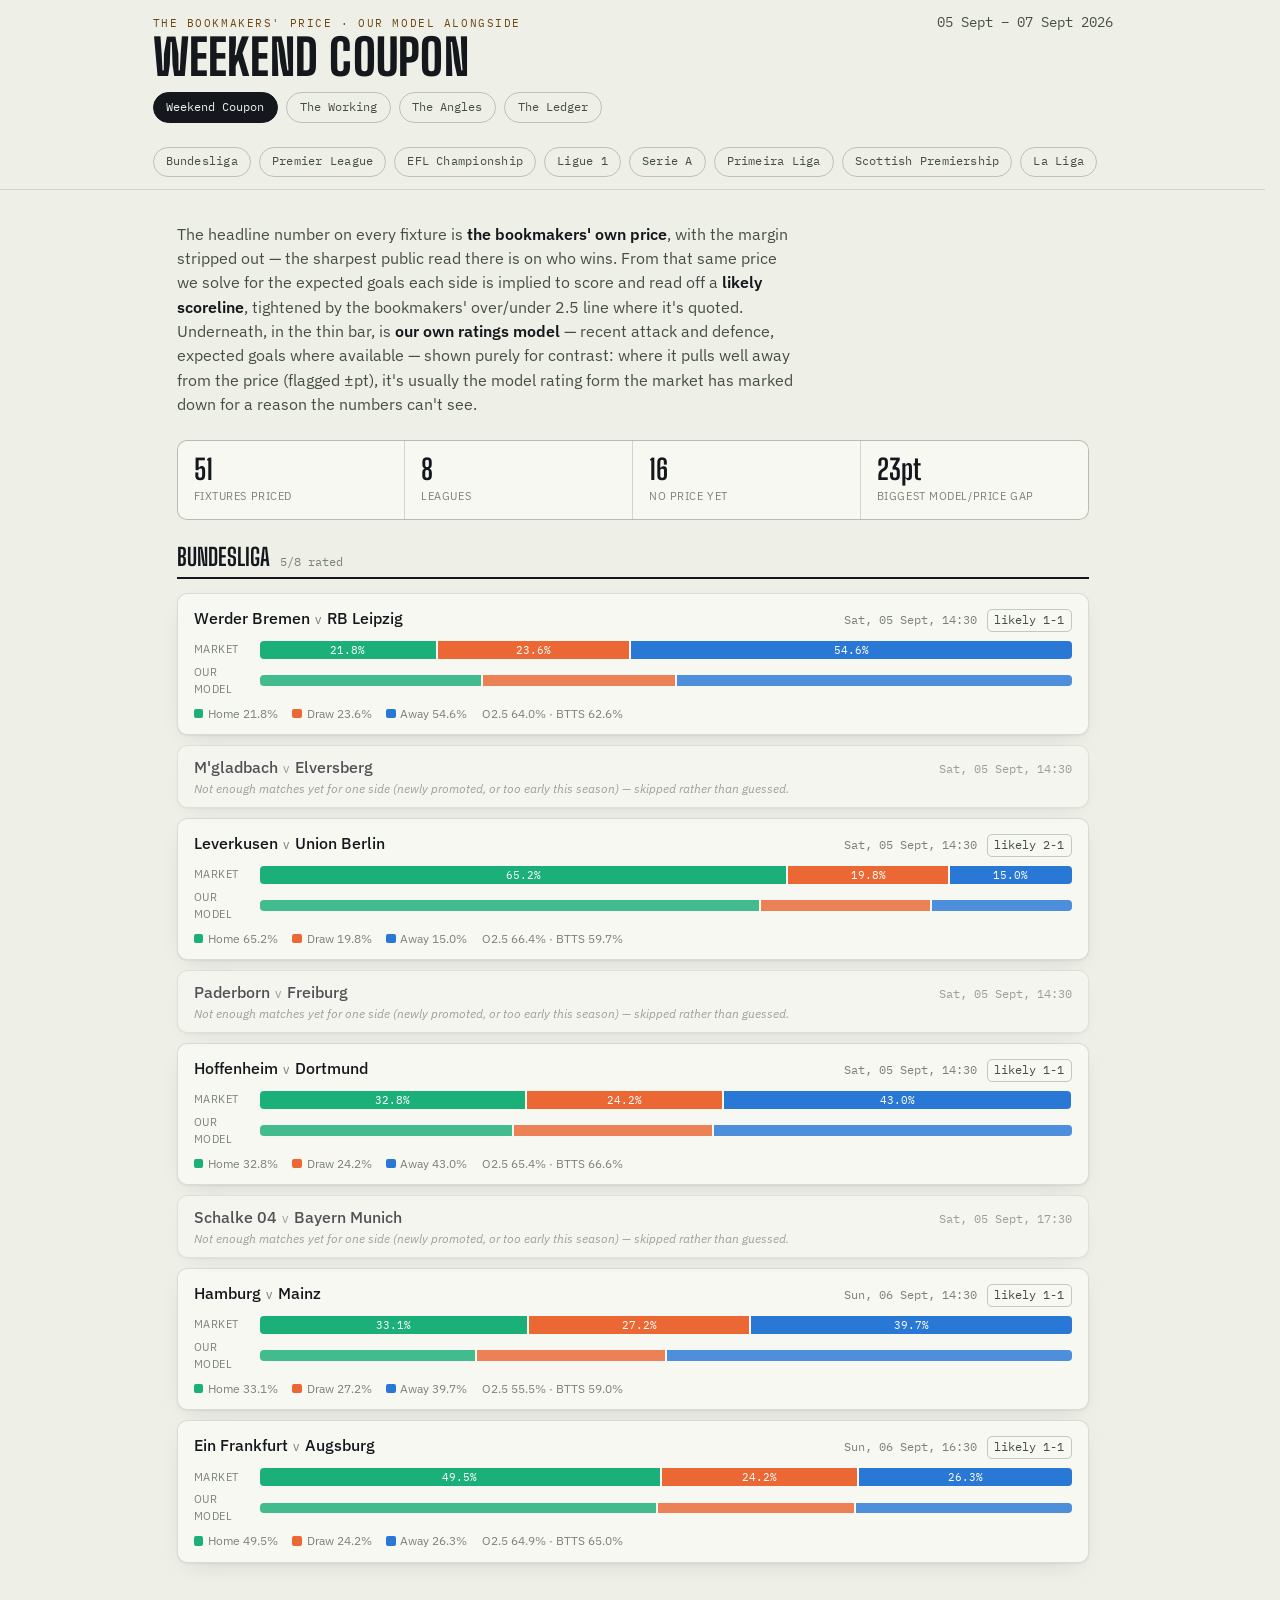
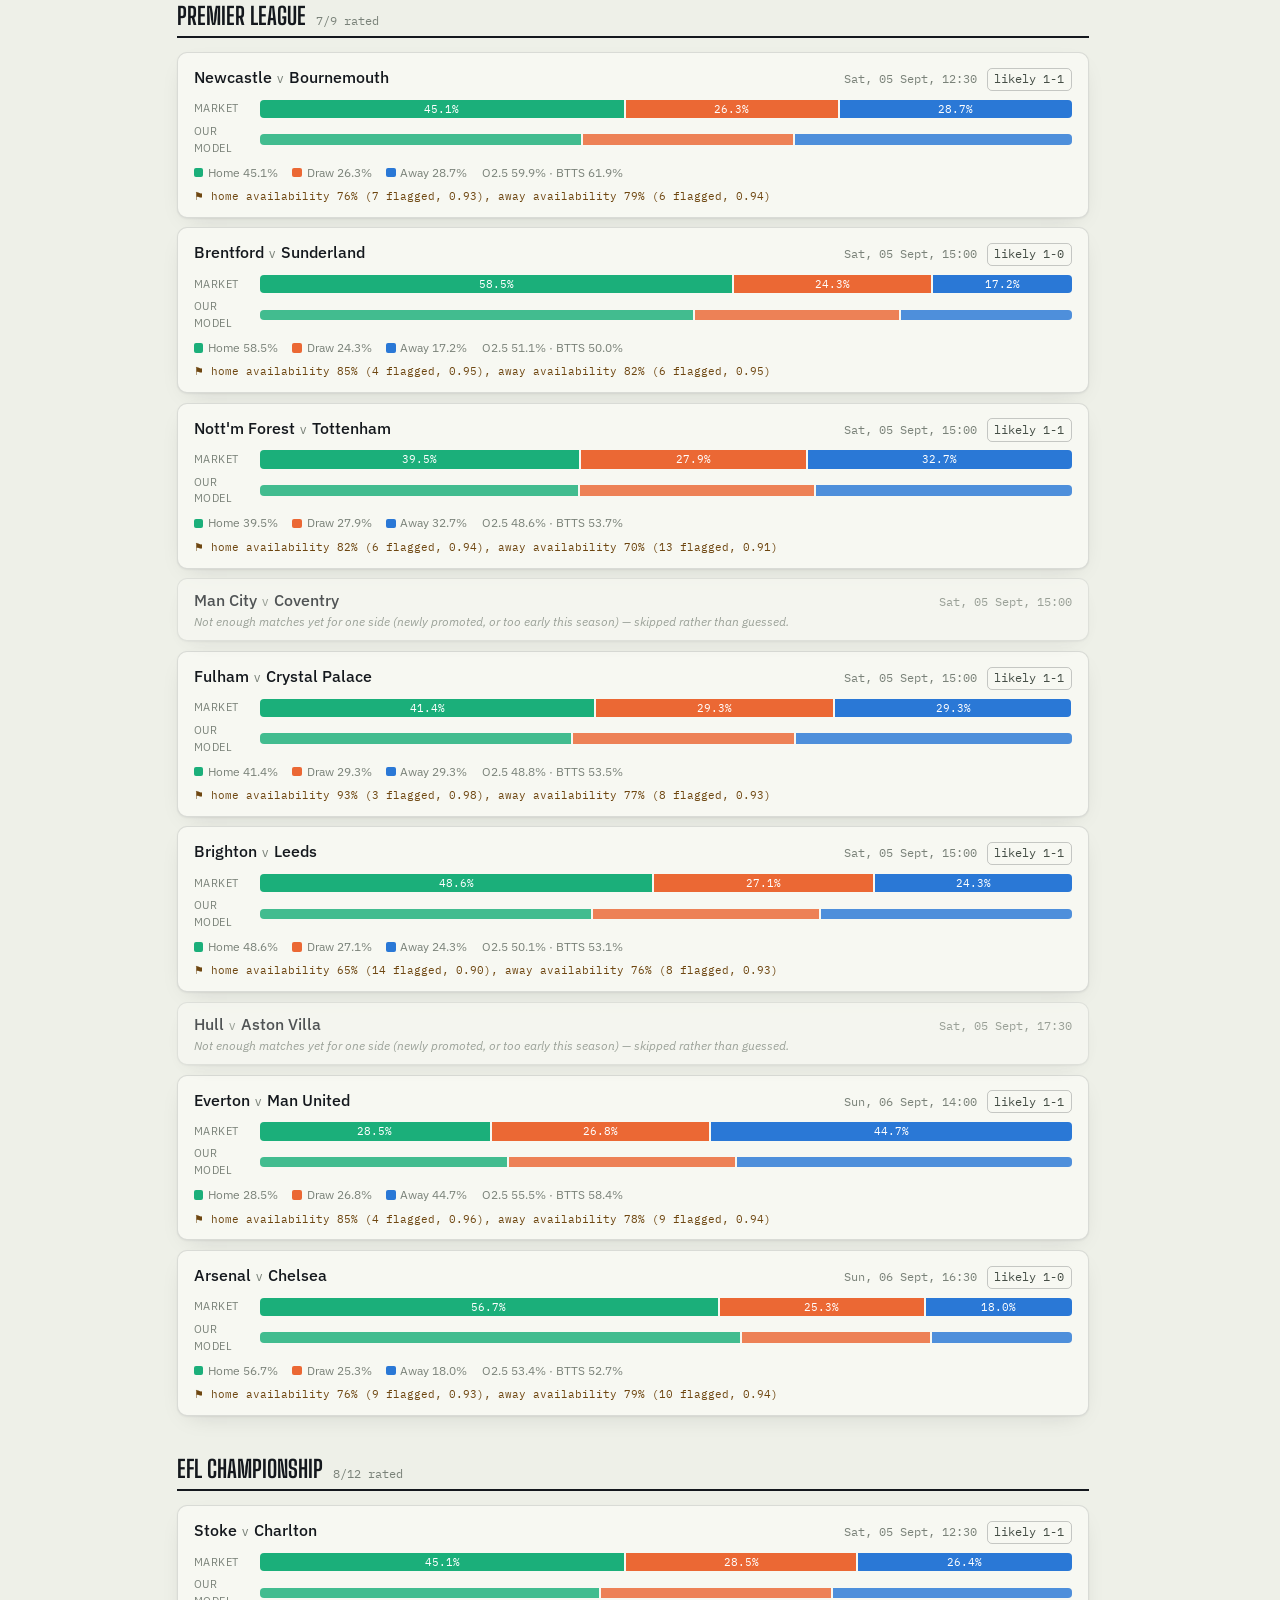
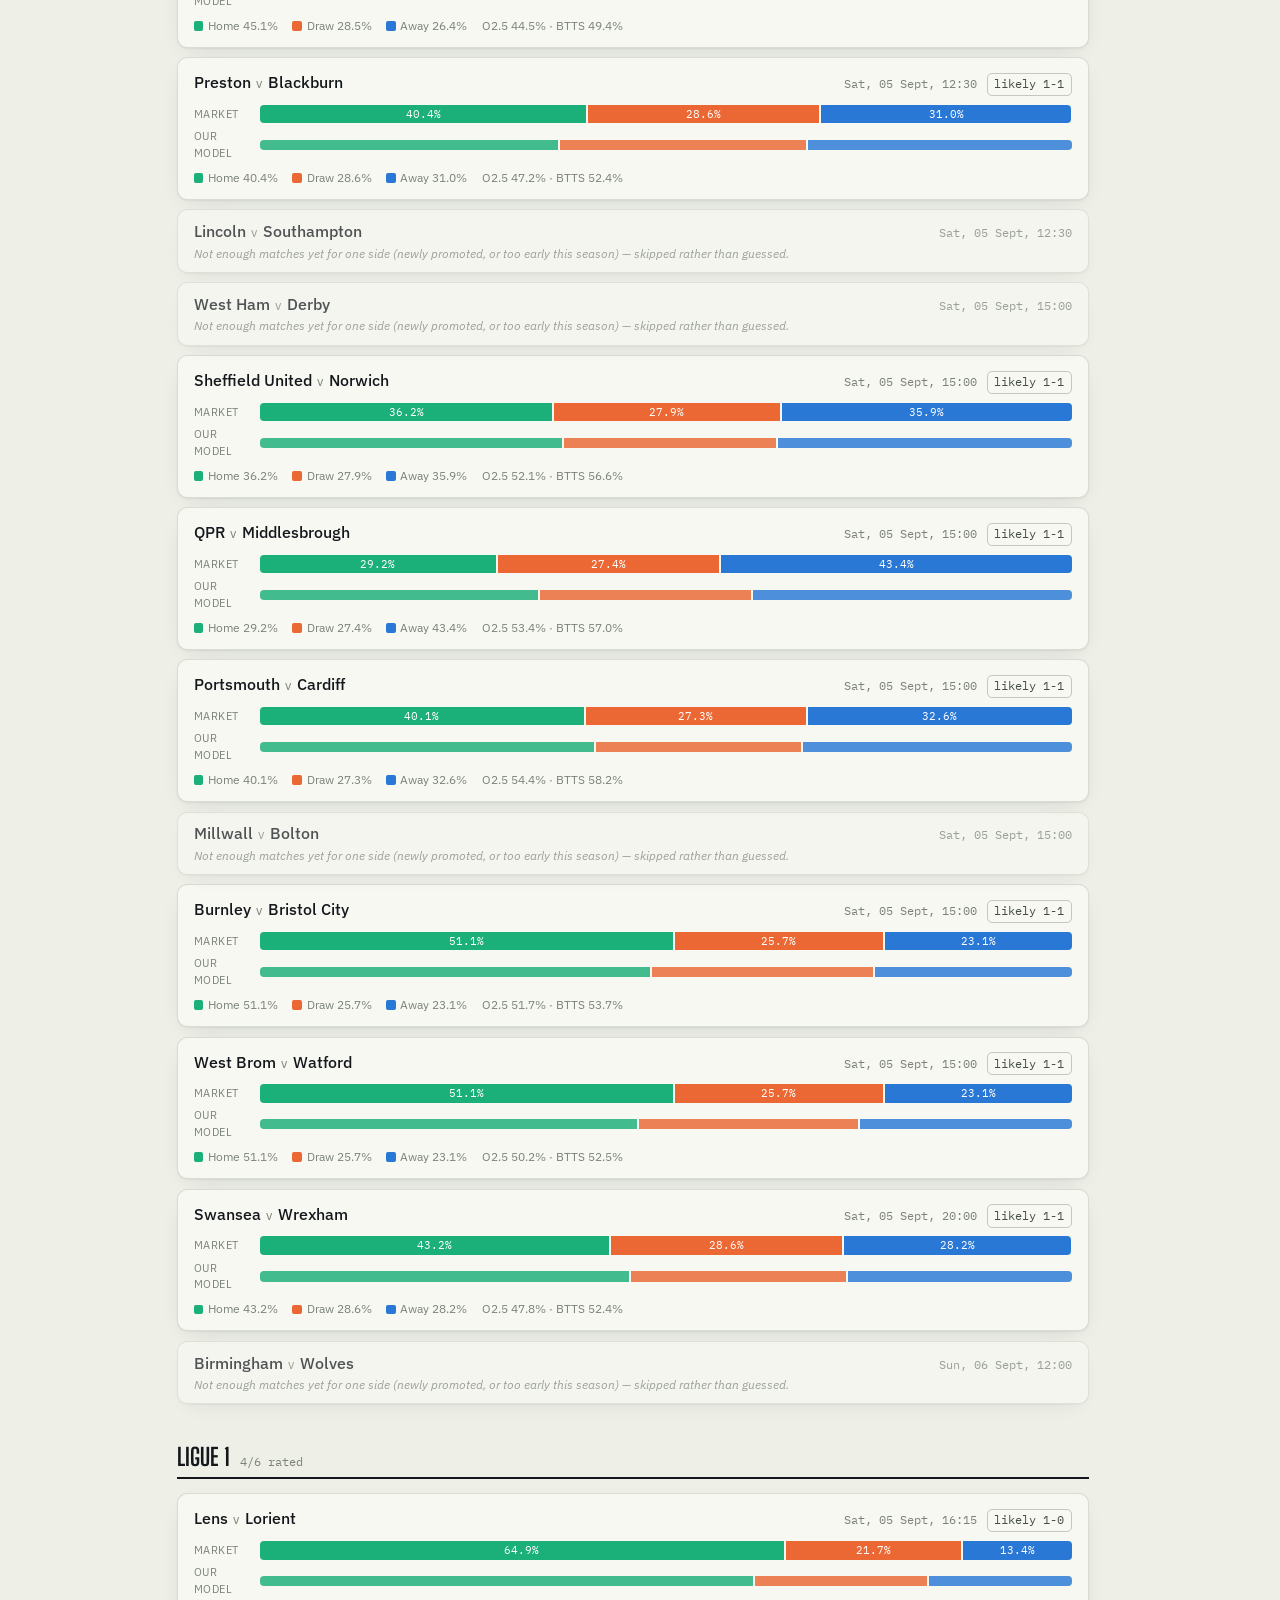
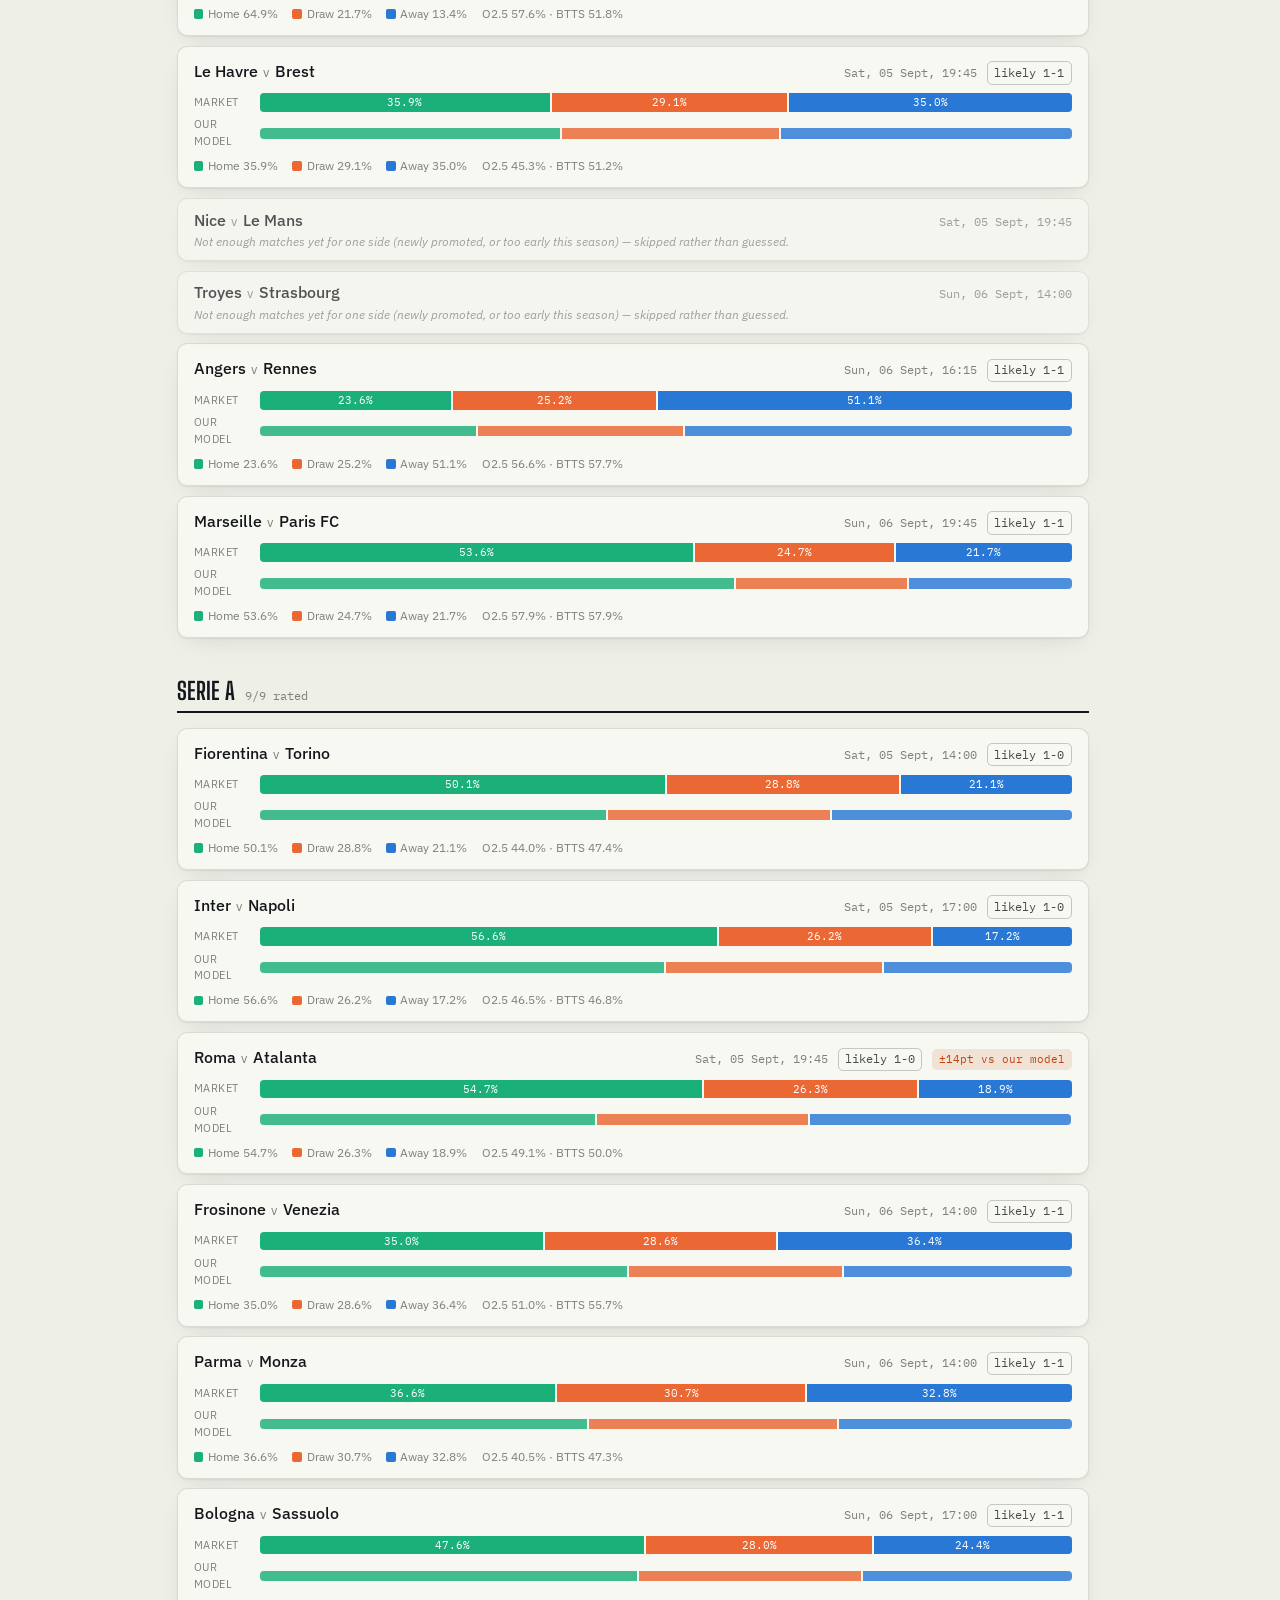
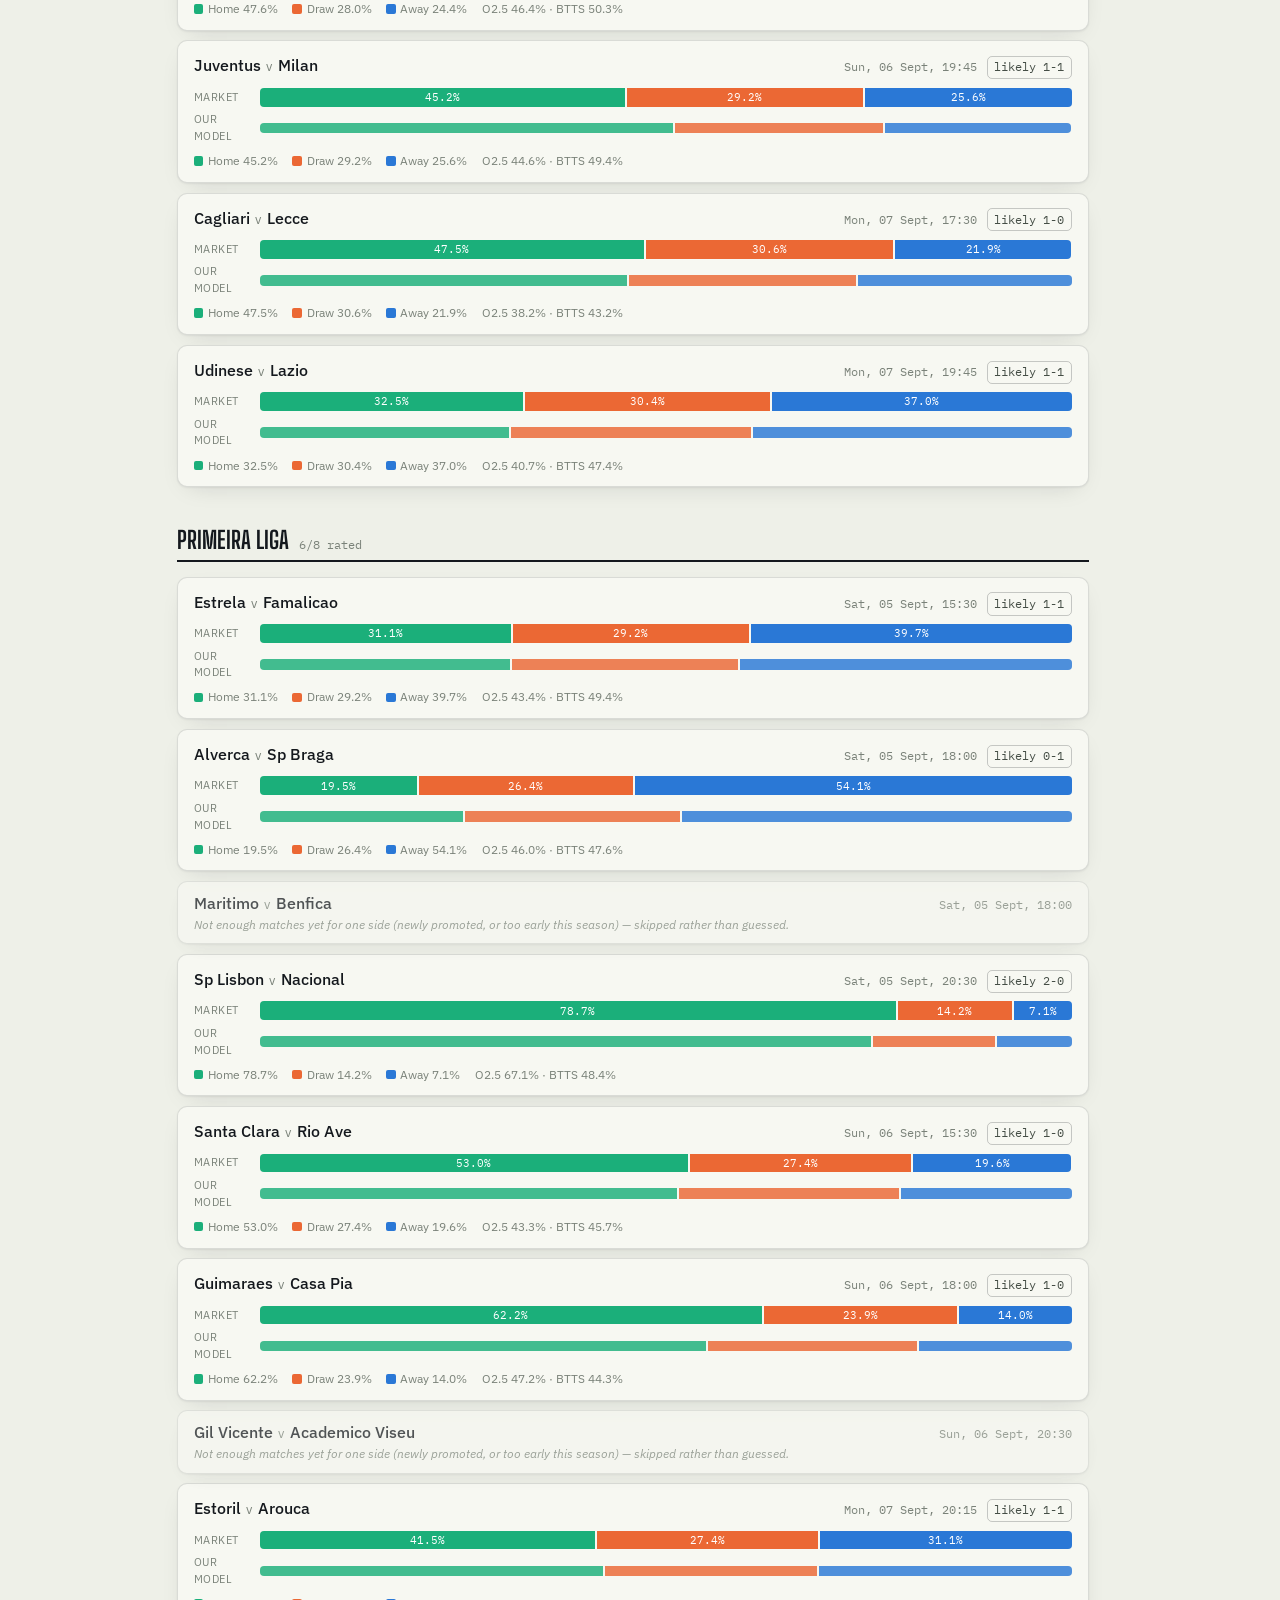
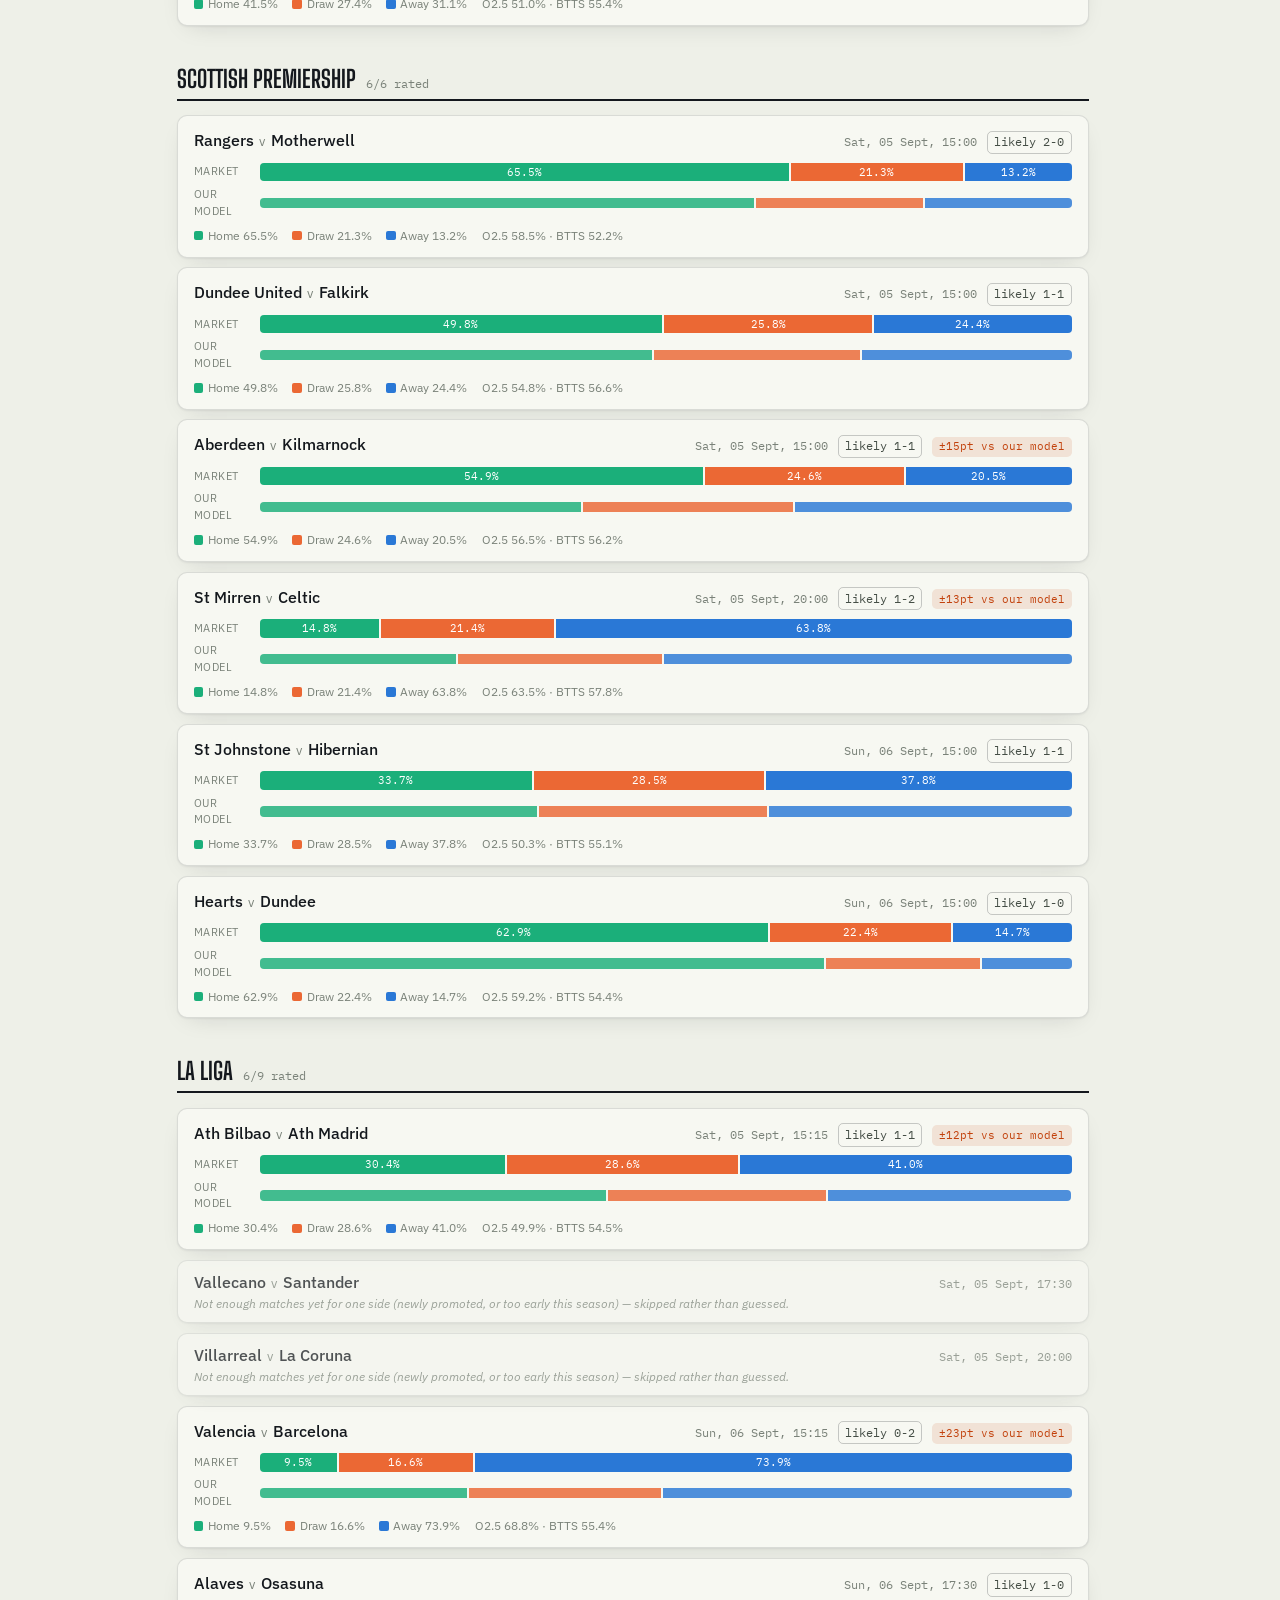
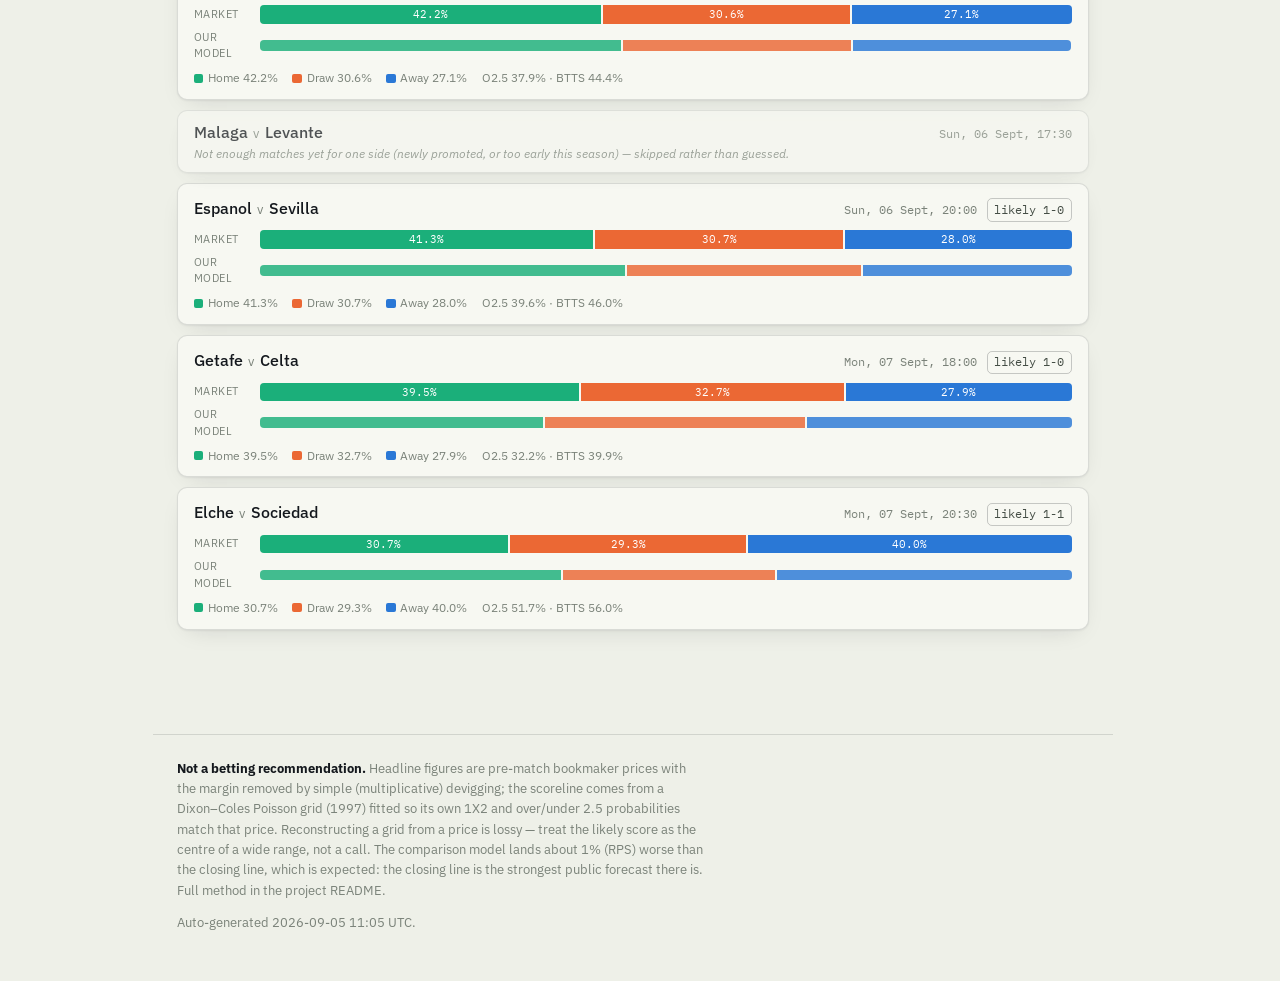
==== commit 57616076: "Auto-update weekend pages [skip ci]" ====
--- a/docs/index.html
+++ b/docs/index.html
@@ -475,11 +475,11 @@
     with the bookmaker's margin removed, for comparison only. Full numbers in the project
     README.
   </p>
-  <p style="margin-top:0.75rem">Auto-generated 2026-09-04 13:05 UTC.</p>
+  <p style="margin-top:0.75rem">Auto-generated 2026-09-05 11:05 UTC.</p>
 </footer>
 
 <script>
-  const DATA = [{"league":"Bundesliga","date":"2026-09-04T19:30","home":"Stuttgart","away":"FC Koln","unrated":false,"source":"market","homePred":2.46,"awayPred":1.19,"score":"2-1","pHome":63.9,"pDraw":18.9,"pAway":17.2,"over25":69.8,"btts":63.6,"note":"","mHome":59.3,"mDraw":20.5,"mAway":20.2},{"league":"Bundesliga","date":"2026-09-05T14:30","home":"Leverkusen","away":"Union Berlin","unrated":false,"source":"market","homePred":2.39,"awayPred":1.07,"score":"2-1","pHome":65.2,"pDraw":19.8,"pAway":15.0,"over25":66.4,"btts":59.7,"note":"","mHome":61.8,"mDraw":20.8,"mAway":17.3},{"league":"Bundesliga","date":"2026-09-05T14:30","home":"Werder Bremen","away":"RB Leipzig","unrated":false,"source":"market","homePred":1.26,"awayPred":2.08,"score":"1-1","pHome":21.8,"pDraw":23.6,"pAway":54.6,"over25":64.0,"btts":62.6,"note":"","mHome":27.4,"mDraw":23.7,"mAway":48.9},{"league":"Bundesliga","date":"2026-09-05T14:30","home":"Hoffenheim","away":"Dortmund","unrated":false,"source":"market","homePred":1.58,"awayPred":1.83,"score":"1-1","pHome":32.8,"pDraw":24.2,"pAway":43.0,"over25":65.4,"btts":66.6,"note":"","mHome":31.2,"mDraw":24.5,"mAway":44.3},{"league":"Bundesliga","date":"2026-09-05T14:30","home":"Paderborn","away":"Freiburg","unrated":true},{"league":"Bundesliga","date":"2026-09-05T14:30","home":"M'gladbach","away":"Elversberg","unrated":true},{"league":"Bundesliga","date":"2026-09-05T17:30","home":"Schalke 04","away":"Bayern Munich","unrated":true},{"league":"Bundesliga","date":"2026-09-06T14:30","home":"Hamburg","away":"Mainz","unrated":false,"source":"market","homePred":1.39,"awayPred":1.55,"score":"1-1","pHome":33.1,"pDraw":27.2,"pAway":39.7,"over25":55.5,"btts":59.0,"note":"","mHome":26.6,"mDraw":23.3,"mAway":50.1},{"league":"Bundesliga","date":"2026-09-06T16:30","home":"Ein Frankfurt","away":"Augsburg","unrated":false,"source":"market","homePred":1.98,"awayPred":1.4,"score":"1-1","pHome":49.5,"pDraw":24.2,"pAway":26.3,"over25":64.9,"btts":65.0,"note":"","mHome":49.0,"mDraw":24.3,"mAway":26.7},{"league":"Premier League","date":"2026-09-04T20:00","home":"Ipswich","away":"Liverpool","unrated":false,"source":"market","homePred":1.19,"awayPred":2.38,"score":"1-2","pHome":17.8,"pDraw":19.7,"pAway":62.4,"over25":68.6,"btts":63.3,"note":"home availability 69% (11 flagged, 0.91), away availability 72% (11 flagged, 0.92)","mHome":15.0,"mDraw":21.6,"mAway":63.3},{"league":"Premier League","date":"2026-09-05T12:30","home":"Newcastle","away":"Bournemouth","unrated":false,"source":"market","homePred":1.77,"awayPred":1.38,"score":"1-1","pHome":45.1,"pDraw":26.3,"pAway":28.7,"over25":59.9,"btts":61.9,"note":"home availability 76% (7 flagged, 0.93), away availability 79% (6 flagged, 0.94)","mHome":39.8,"mDraw":25.9,"mAway":34.3},{"league":"Premier League","date":"2026-09-05T15:00","home":"Brentford","away":"Sunderland","unrated":false,"source":"market","homePred":1.86,"awayPred":0.9,"score":"1-0","pHome":58.5,"pDraw":24.3,"pAway":17.2,"over25":51.1,"btts":50.0,"note":"home availability 92% (3 flagged, 0.97), away availability 82% (6 flagged, 0.94)","mHome":54.5,"mDraw":24.9,"mAway":20.6},{"league":"Premier League","date":"2026-09-05T15:00","home":"Brighton","away":"Leeds","unrated":false,"source":"market","homePred":1.63,"awayPred":1.08,"score":"1-1","pHome":48.6,"pDraw":27.1,"pAway":24.3,"over25":50.1,"btts":53.1,"note":"home availability 65% (14 flagged, 0.90), away availability 76% (8 flagged, 0.93)","mHome":41.0,"mDraw":27.9,"mAway":31.0},{"league":"Premier League","date":"2026-09-05T15:00","home":"Fulham","away":"Crystal Palace","unrated":false,"source":"market","homePred":1.46,"awayPred":1.2,"score":"1-1","pHome":41.4,"pDraw":29.3,"pAway":29.3,"over25":48.8,"btts":53.5,"note":"home availability 93% (3 flagged, 0.98), away availability 77% (8 flagged, 0.93)","mHome":38.6,"mDraw":27.3,"mAway":34.2},{"league":"Premier League","date":"2026-09-05T15:00","home":"Nott'm Forest","away":"Tottenham","unrated":false,"source":"market","homePred":1.41,"awayPred":1.25,"score":"1-1","pHome":39.5,"pDraw":27.9,"pAway":32.7,"over25":48.6,"btts":53.7,"note":"home availability 82% (6 flagged, 0.94), away availability 69% (14 flagged, 0.91)","mHome":39.4,"mDraw":29.0,"mAway":31.6},{"league":"Premier League","date":"2026-09-05T15:00","home":"Man City","away":"Coventry","unrated":true},{"league":"Premier League","date":"2026-09-05T17:30","home":"Hull","away":"Aston Villa","unrated":true},{"league":"Premier League","date":"2026-09-06T14:00","home":"Everton","away":"Man United","unrated":false,"source":"market","homePred":1.28,"awayPred":1.66,"score":"1-1","pHome":28.5,"pDraw":26.8,"pAway":44.7,"over25":55.5,"btts":58.4,"note":"home availability 85% (4 flagged, 0.96), away availability 78% (9 flagged, 0.94)","mHome":30.6,"mDraw":28.0,"mAway":41.4},{"league":"Premier League","date":"2026-09-06T16:30","home":"Arsenal","away":"Chelsea","unrated":false,"source":"market","homePred":1.88,"awayPred":0.98,"score":"1-0","pHome":56.7,"pDraw":25.3,"pAway":18.0,"over25":53.4,"btts":52.7,"note":"home availability 77% (7 flagged, 0.93), away availability 79% (10 flagged, 0.94)","mHome":59.5,"mDraw":23.3,"mAway":17.2},{"league":"EFL Championship","date":"2026-09-05T12:30","home":"Stoke","away":"Charlton","unrated":false,"source":"market","homePred":1.45,"awayPred":1.04,"score":"1-1","pHome":45.1,"pDraw":28.5,"pAway":26.4,"over25":44.5,"btts":49.4,"note":"","mHome":41.9,"mDraw":28.5,"mAway":29.5},{"league":"EFL Championship","date":"2026-09-05T12:30","home":"Preston","away":"Blackburn","unrated":false,"source":"market","homePred":1.41,"awayPred":1.2,"score":"1-1","pHome":40.4,"pDraw":28.6,"pAway":31.0,"over25":47.2,"btts":52.4,"note":"","mHome":36.9,"mDraw":30.5,"mAway":32.7},{"league":"EFL Championship","date":"2026-09-05T12:30","home":"Lincoln","away":"Southampton","unrated":true},{"league":"EFL Championship","date":"2026-09-05T15:00","home":"West Brom","away":"Watford","unrated":false,"source":"market","homePred":1.68,"awayPred":1.04,"score":"1-1","pHome":51.1,"pDraw":25.7,"pAway":23.1,"over25":50.2,"btts":52.5,"note":"","mHome":46.8,"mDraw":27.1,"mAway":26.2},{"league":"EFL Championship","date":"2026-09-05T15:00","home":"Sheffield United","away":"Norwich","unrated":false,"source":"market","homePred":1.4,"awayPred":1.4,"score":"1-1","pHome":36.2,"pDraw":27.9,"pAway":35.9,"over25":52.1,"btts":56.6,"note":"","mHome":37.4,"mDraw":26.2,"mAway":36.4},{"league":"EFL Championship","date":"2026-09-05T15:00","home":"West Ham","away":"Derby","unrated":true},{"league":"EFL Championship","date":"2026-09-05T15:00","home":"QPR","away":"Middlesbrough","unrated":false,"source":"market","homePred":1.26,"awayPred":1.59,"score":"1-1","pHome":29.2,"pDraw":27.4,"pAway":43.4,"over25":53.4,"btts":57.0,"note":"","mHome":34.4,"mDraw":26.2,"mAway":39.4},{"league":"EFL Championship","date":"2026-09-05T15:00","home":"Portsmouth","away":"Cardiff","unrated":false,"source":"market","homePred":1.53,"awayPred":1.36,"score":"1-1","pHome":40.1,"pDraw":27.3,"pAway":32.6,"over25":54.4,"btts":58.2,"note":"","mHome":41.4,"mDraw":25.4,"mAway":33.3},{"league":"EFL Championship","date":"2026-09-05T15:00","home":"Millwall","away":"Bolton","unrated":true},{"league":"EFL Championship","date":"2026-09-05T15:00","home":"Burnley","away":"Bristol City","unrated":false,"source":"market","homePred":1.72,"awayPred":1.07,"score":"1-1","pHome":51.1,"pDraw":25.7,"pAway":23.1,"over25":51.7,"btts":53.7,"note":"","mHome":48.3,"mDraw":27.4,"mAway":24.3},{"league":"EFL Championship","date":"2026-09-05T20:00","home":"Swansea","away":"Wrexham","unrated":false,"source":"market","homePred":1.48,"awayPred":1.15,"score":"1-1","pHome":43.2,"pDraw":28.6,"pAway":28.2,"over25":47.8,"btts":52.4,"note":"","mHome":45.8,"mDraw":26.6,"mAway":27.7},{"league":"EFL Championship","date":"2026-09-06T12:00","home":"Birmingham","away":"Wolves","unrated":true},{"league":"Ligue 1","date":"2026-09-04T18:00","home":"Lyon","away":"Auxerre","unrated":false,"source":"market","homePred":2.2,"awayPred":0.85,"score":"2-0","pHome":66.5,"pDraw":21.0,"pAway":12.6,"over25":58.0,"btts":51.1,"note":"","mHome":53.6,"mDraw":24.9,"mAway":21.5},{"league":"Ligue 1","date":"2026-09-04T20:05","home":"Paris SG","away":"Monaco","unrated":false,"source":"market","homePred":2.64,"awayPred":1.0,"score":"2-1","pHome":71.0,"pDraw":16.4,"pAway":12.6,"over25":69.7,"btts":58.9,"note":"","mHome":62.5,"mDraw":20.3,"mAway":17.2},{"league":"Ligue 1","date":"2026-09-05T16:15","home":"Lens","away":"Lorient","unrated":false,"source":"market","homePred":2.15,"awayPred":0.88,"score":"1-0","pHome":64.9,"pDraw":21.7,"pAway":13.4,"over25":57.6,"btts":51.8,"note":"","mHome":61.1,"mDraw":21.3,"mAway":17.6},{"league":"Ligue 1","date":"2026-09-05T19:45","home":"Nice","away":"Le Mans","unrated":true},{"league":"Ligue 1","date":"2026-09-05T19:45","home":"Le Havre","away":"Brest","unrated":false,"source":"market","homePred":1.27,"awayPred":1.25,"score":"1-1","pHome":35.9,"pDraw":29.1,"pAway":35.0,"over25":45.3,"btts":51.2,"note":"","mHome":37.1,"mDraw":26.9,"mAway":35.9},{"league":"Ligue 1","date":"2026-09-06T14:00","home":"Troyes","away":"Strasbourg","unrated":true},{"league":"Ligue 1","date":"2026-09-06T16:15","home":"Angers","away":"Rennes","unrated":false,"source":"market","homePred":1.17,"awayPred":1.82,"score":"1-1","pHome":23.6,"pDraw":25.2,"pAway":51.1,"over25":56.6,"btts":57.7,"note":"","mHome":26.7,"mDraw":25.5,"mAway":47.8},{"league":"Ligue 1","date":"2026-09-06T19:45","home":"Marseille","away":"Paris FC","unrated":false,"source":"market","homePred":1.91,"awayPred":1.14,"score":"1-1","pHome":53.6,"pDraw":24.7,"pAway":21.7,"over25":57.9,"btts":57.9,"note":"","mHome":58.7,"mDraw":21.2,"mAway":20.1},{"league":"Serie A","date":"2026-09-04T19:45","home":"Genoa","away":"Como","unrated":false,"source":"market","homePred":0.86,"awayPred":1.65,"score":"0-1","pHome":18.0,"pDraw":27.9,"pAway":54.1,"over25":44.9,"btts":46.5,"note":"","mHome":22.0,"mDraw":27.2,"mAway":50.8},{"league":"Serie A","date":"2026-09-05T14:00","home":"Fiorentina","away":"Torino","unrated":false,"source":"market","homePred":1.55,"awayPred":0.93,"score":"1-0","pHome":50.1,"pDraw":28.8,"pAway":21.1,"over25":44.0,"btts":47.4,"note":"","mHome":42.9,"mDraw":27.4,"mAway":29.7},{"league":"Serie A","date":"2026-09-05T17:00","home":"Inter","away":"Napoli","unrated":false,"source":"market","homePred":1.73,"awayPred":0.84,"score":"1-0","pHome":56.6,"pDraw":26.2,"pAway":17.2,"over25":46.5,"btts":46.8,"note":"","mHome":50.0,"mDraw":26.8,"mAway":23.2},{"league":"Serie A","date":"2026-09-05T19:45","home":"Roma","away":"Atalanta","unrated":false,"source":"market","homePred":1.75,"awayPred":0.93,"score":"1-0","pHome":54.7,"pDraw":26.3,"pAway":18.9,"over25":49.1,"btts":50.0,"note":"","mHome":41.5,"mDraw":26.1,"mAway":32.4},{"league":"Serie A","date":"2026-09-06T14:00","home":"Parma","away":"Monza","unrated":false,"source":"market","homePred":1.21,"awayPred":1.13,"score":"1-1","pHome":36.6,"pDraw":30.7,"pAway":32.8,"over25":40.5,"btts":47.3,"note":"","mHome":40.5,"mDraw":30.7,"mAway":28.8},{"league":"Serie A","date":"2026-09-06T14:00","home":"Frosinone","away":"Venezia","unrated":false,"source":"market","homePred":1.36,"awayPred":1.39,"score":"1-1","pHome":35.0,"pDraw":28.6,"pAway":36.4,"over25":51.0,"btts":55.7,"note":"","mHome":45.4,"mDraw":26.4,"mAway":28.2},{"league":"Serie A","date":"2026-09-06T17:00","home":"Bologna","away":"Sassuolo","unrated":false,"source":"market","homePred":1.54,"awayPred":1.03,"score":"1-1","pHome":47.6,"pDraw":28.0,"pAway":24.4,"over25":46.4,"btts":50.3,"note":"","mHome":46.7,"mDraw":27.5,"mAway":25.8},{"league":"Serie A","date":"2026-09-06T19:45","home":"Juventus","away":"Milan","unrated":false,"source":"market","homePred":1.46,"awayPred":1.04,"score":"1-1","pHome":45.2,"pDraw":29.2,"pAway":25.6,"over25":44.6,"btts":49.4,"note":"","mHome":51.1,"mDraw":25.8,"mAway":23.1},{"league":"Serie A","date":"2026-09-07T17:30","home":"Cagliari","away":"Lecce","unrated":false,"source":"market","homePred":1.39,"awayPred":0.86,"score":"1-0","pHome":47.5,"pDraw":30.6,"pAway":21.9,"over25":38.2,"btts":43.2,"note":"","mHome":45.5,"mDraw":28.1,"mAway":26.4},{"league":"Serie A","date":"2026-09-07T19:45","home":"Udinese","away":"Lazio","unrated":false,"source":"market","homePred":1.13,"awayPred":1.22,"score":"1-1","pHome":32.5,"pDraw":30.4,"pAway":37.0,"over25":40.7,"btts":47.4,"note":"","mHome":30.9,"mDraw":29.7,"mAway":39.4},{"league":"Primeira Liga","date":"2026-09-04T20:15","home":"Porto","away":"Moreirense","unrated":false,"source":"market","homePred":2.66,"awayPred":0.47,"score":"2-0","pHome":82.5,"pDraw":13.1,"pAway":4.4,"over25":59.5,"btts":34.7,"note":"","mHome":68.7,"mDraw":20.5,"mAway":10.8},{"league":"Primeira Liga","date":"2026-09-05T15:30","home":"Estrela","away":"Famalicao","unrated":false,"source":"market","homePred":1.13,"awayPred":1.32,"score":"1-1","pHome":31.1,"pDraw":29.2,"pAway":39.7,"over25":43.4,"btts":49.4,"note":"","mHome":31.0,"mDraw":28.0,"mAway":41.0},{"league":"Primeira Liga","date":"2026-09-05T18:00","home":"Maritimo","away":"Benfica","unrated":true},{"league":"Primeira Liga","date":"2026-09-05T18:00","home":"Alverca","away":"Sp Braga","unrated":false,"source":"market","homePred":0.89,"awayPred":1.67,"score":"0-1","pHome":19.5,"pDraw":26.4,"pAway":54.1,"over25":46.0,"btts":47.6,"note":"","mHome":25.2,"mDraw":26.6,"mAway":48.2},{"league":"Primeira Liga","date":"2026-09-05T20:30","home":"Sp Lisbon","away":"Nacional","unrated":false,"source":"market","homePred":2.77,"awayPred":0.72,"score":"2-0","pHome":78.7,"pDraw":14.2,"pAway":7.1,"over25":67.1,"btts":48.4,"note":"","mHome":75.8,"mDraw":15.1,"mAway":9.2},{"league":"Primeira Liga","date":"2026-09-06T15:30","home":"Santa Clara","away":"Rio Ave","unrated":false,"source":"market","homePred":1.59,"awayPred":0.86,"score":"1-0","pHome":53.0,"pDraw":27.4,"pAway":19.6,"over25":43.3,"btts":45.7,"note":"","mHome":51.6,"mDraw":27.3,"mAway":21.1},{"league":"Primeira Liga","date":"2026-09-06T18:00","home":"Guimaraes","away":"Casa Pia","unrated":false,"source":"market","homePred":1.86,"awayPred":0.75,"score":"1-0","pHome":62.2,"pDraw":23.9,"pAway":14.0,"over25":47.2,"btts":44.3,"note":"","mHome":55.2,"mDraw":25.9,"mAway":18.9},{"league":"Primeira Liga","date":"2026-09-06T20:30","home":"Gil Vicente","away":"Academico Viseu","unrated":true},{"league":"Primeira Liga","date":"2026-09-07T20:15","home":"Estoril","away":"Arouca","unrated":false,"source":"market","homePred":1.49,"awayPred":1.26,"score":"1-1","pHome":41.5,"pDraw":27.4,"pAway":31.1,"over25":51.0,"btts":55.4,"note":"","mHome":42.5,"mDraw":26.2,"mAway":31.3},{"league":"Scottish Premiership","date":"2026-09-05T15:00","home":"Rangers","away":"Motherwell","unrated":false,"source":"market","homePred":2.19,"awayPred":0.89,"score":"2-0","pHome":65.5,"pDraw":21.3,"pAway":13.2,"over25":58.5,"btts":52.2,"note":"","mHome":61.2,"mDraw":20.7,"mAway":18.1},{"league":"Scottish Premiership","date":"2026-09-05T15:00","home":"Dundee United","away":"Falkirk","unrated":false,"source":"market","homePred":1.75,"awayPred":1.16,"score":"1-1","pHome":49.8,"pDraw":25.8,"pAway":24.4,"over25":54.8,"btts":56.6,"note":"","mHome":48.6,"mDraw":25.4,"mAway":26.0},{"league":"Scottish Premiership","date":"2026-09-05T15:00","home":"Aberdeen","away":"Kilmarnock","unrated":false,"source":"market","homePred":1.9,"awayPred":1.08,"score":"1-1","pHome":54.9,"pDraw":24.6,"pAway":20.5,"over25":56.5,"btts":56.2,"note":"","mHome":39.8,"mDraw":26.0,"mAway":34.2},{"league":"Scottish Premiership","date":"2026-09-05T20:00","home":"St Mirren","away":"Celtic","unrated":false,"source":"market","homePred":1.03,"awayPred":2.28,"score":"1-2","pHome":14.8,"pDraw":21.4,"pAway":63.8,"over25":63.5,"btts":57.8,"note":"","mHome":24.3,"mDraw":25.2,"mAway":50.4},{"league":"Scottish Premiership","date":"2026-09-06T15:00","home":"Hearts","away":"Dundee","unrated":false,"source":"market","homePred":2.15,"awayPred":0.96,"score":"1-0","pHome":62.9,"pDraw":22.4,"pAway":14.7,"over25":59.2,"btts":54.4,"note":"","mHome":69.9,"mDraw":19.0,"mAway":11.1},{"league":"Scottish Premiership","date":"2026-09-06T15:00","home":"St Johnstone","away":"Hibernian","unrated":false,"source":"market","homePred":1.32,"awayPred":1.41,"score":"1-1","pHome":33.7,"pDraw":28.5,"pAway":37.8,"over25":50.3,"btts":55.1,"note":"","mHome":34.3,"mDraw":28.2,"mAway":37.5},{"league":"La Liga","date":"2026-09-04T20:00","home":"Betis","away":"Real Madrid","unrated":false,"source":"market","homePred":1.05,"awayPred":2.56,"score":"1-2","pHome":13.5,"pDraw":18.0,"pAway":68.5,"over25":69.2,"btts":60.2,"note":"","mHome":33.8,"mDraw":26.1,"mAway":40.1},{"league":"La Liga","date":"2026-09-05T15:15","home":"Ath Bilbao","away":"Ath Madrid","unrated":false,"source":"market","homePred":1.24,"awayPred":1.47,"score":"1-1","pHome":30.4,"pDraw":28.6,"pAway":41.0,"over25":49.9,"btts":54.5,"note":"","mHome":42.8,"mDraw":27.0,"mAway":30.2},{"league":"La Liga","date":"2026-09-05T17:30","home":"Vallecano","away":"Santander","unrated":true},{"league":"La Liga","date":"2026-09-05T20:00","home":"Villarreal","away":"La Coruna","unrated":true},{"league":"La Liga","date":"2026-09-06T15:15","home":"Valencia","away":"Barcelona","unrated":false,"source":"market","homePred":0.9,"awayPred":2.7,"score":"0-2","pHome":9.5,"pDraw":16.6,"pAway":73.9,"over25":68.8,"btts":55.4,"note":"","mHome":25.7,"mDraw":23.7,"mAway":50.6},{"league":"La Liga","date":"2026-09-06T17:30","home":"Alaves","away":"Osasuna","unrated":false,"source":"market","homePred":1.28,"awayPred":0.96,"score":"1-0","pHome":42.2,"pDraw":30.6,"pAway":27.1,"over25":37.9,"btts":44.4,"note":"","mHome":44.7,"mDraw":28.3,"mAway":27.0},{"league":"La Liga","date":"2026-09-06T17:30","home":"Malaga","away":"Levante","unrated":true},{"league":"La Liga","date":"2026-09-06T20:00","home":"Espanol","away":"Sevilla","unrated":false,"source":"market","homePred":1.29,"awayPred":1.01,"score":"1-0","pHome":41.3,"pDraw":30.7,"pAway":28.0,"over25":39.6,"btts":46.0,"note":"","mHome":45.2,"mDraw":29.0,"mAway":25.8},{"league":"La Liga","date":"2026-09-07T18:00","home":"Getafe","away":"Celta","unrated":false,"source":"market","homePred":1.13,"awayPred":0.9,"score":"1-0","pHome":39.5,"pDraw":32.7,"pAway":27.9,"over25":32.2,"btts":39.9,"note":"","mHome":35.0,"mDraw":32.2,"mAway":32.8},{"league":"La Liga","date":"2026-09-07T20:30","home":"Elche","away":"Sociedad","unrated":false,"source":"market","homePred":1.29,"awayPred":1.5,"score":"1-1","pHome":30.7,"pDraw":29.3,"pAway":40.0,"over25":51.7,"btts":56.0,"note":"","mHome":37.3,"mDraw":26.2,"mAway":36.5}];
+  const DATA = [{"league":"Bundesliga","date":"2026-09-05T14:30","home":"Werder Bremen","away":"RB Leipzig","unrated":false,"source":"market","homePred":1.26,"awayPred":2.08,"score":"1-1","pHome":21.8,"pDraw":23.6,"pAway":54.6,"over25":64.0,"btts":62.6,"note":"","mHome":27.4,"mDraw":23.7,"mAway":48.9},{"league":"Bundesliga","date":"2026-09-05T14:30","home":"M'gladbach","away":"Elversberg","unrated":true},{"league":"Bundesliga","date":"2026-09-05T14:30","home":"Leverkusen","away":"Union Berlin","unrated":false,"source":"market","homePred":2.39,"awayPred":1.07,"score":"2-1","pHome":65.2,"pDraw":19.8,"pAway":15.0,"over25":66.4,"btts":59.7,"note":"","mHome":61.8,"mDraw":20.8,"mAway":17.3},{"league":"Bundesliga","date":"2026-09-05T14:30","home":"Paderborn","away":"Freiburg","unrated":true},{"league":"Bundesliga","date":"2026-09-05T14:30","home":"Hoffenheim","away":"Dortmund","unrated":false,"source":"market","homePred":1.58,"awayPred":1.83,"score":"1-1","pHome":32.8,"pDraw":24.2,"pAway":43.0,"over25":65.4,"btts":66.6,"note":"","mHome":31.2,"mDraw":24.5,"mAway":44.3},{"league":"Bundesliga","date":"2026-09-05T17:30","home":"Schalke 04","away":"Bayern Munich","unrated":true},{"league":"Bundesliga","date":"2026-09-06T14:30","home":"Hamburg","away":"Mainz","unrated":false,"source":"market","homePred":1.39,"awayPred":1.55,"score":"1-1","pHome":33.1,"pDraw":27.2,"pAway":39.7,"over25":55.5,"btts":59.0,"note":"","mHome":26.6,"mDraw":23.3,"mAway":50.1},{"league":"Bundesliga","date":"2026-09-06T16:30","home":"Ein Frankfurt","away":"Augsburg","unrated":false,"source":"market","homePred":1.98,"awayPred":1.4,"score":"1-1","pHome":49.5,"pDraw":24.2,"pAway":26.3,"over25":64.9,"btts":65.0,"note":"","mHome":49.0,"mDraw":24.3,"mAway":26.7},{"league":"Premier League","date":"2026-09-05T12:30","home":"Newcastle","away":"Bournemouth","unrated":false,"source":"market","homePred":1.77,"awayPred":1.38,"score":"1-1","pHome":45.1,"pDraw":26.3,"pAway":28.7,"over25":59.9,"btts":61.9,"note":"home availability 76% (7 flagged, 0.93), away availability 79% (6 flagged, 0.94)","mHome":39.8,"mDraw":25.9,"mAway":34.3},{"league":"Premier League","date":"2026-09-05T15:00","home":"Brentford","away":"Sunderland","unrated":false,"source":"market","homePred":1.86,"awayPred":0.9,"score":"1-0","pHome":58.5,"pDraw":24.3,"pAway":17.2,"over25":51.1,"btts":50.0,"note":"home availability 85% (4 flagged, 0.95), away availability 82% (6 flagged, 0.95)","mHome":53.6,"mDraw":25.2,"mAway":21.1},{"league":"Premier League","date":"2026-09-05T15:00","home":"Nott'm Forest","away":"Tottenham","unrated":false,"source":"market","homePred":1.41,"awayPred":1.25,"score":"1-1","pHome":39.5,"pDraw":27.9,"pAway":32.7,"over25":48.6,"btts":53.7,"note":"home availability 82% (6 flagged, 0.94), away availability 70% (13 flagged, 0.91)","mHome":39.4,"mDraw":29.0,"mAway":31.6},{"league":"Premier League","date":"2026-09-05T15:00","home":"Man City","away":"Coventry","unrated":true},{"league":"Premier League","date":"2026-09-05T15:00","home":"Fulham","away":"Crystal Palace","unrated":false,"source":"market","homePred":1.46,"awayPred":1.2,"score":"1-1","pHome":41.4,"pDraw":29.3,"pAway":29.3,"over25":48.8,"btts":53.5,"note":"home availability 93% (3 flagged, 0.98), away availability 77% (8 flagged, 0.93)","mHome":38.6,"mDraw":27.3,"mAway":34.2},{"league":"Premier League","date":"2026-09-05T15:00","home":"Brighton","away":"Leeds","unrated":false,"source":"market","homePred":1.63,"awayPred":1.08,"score":"1-1","pHome":48.6,"pDraw":27.1,"pAway":24.3,"over25":50.1,"btts":53.1,"note":"home availability 65% (14 flagged, 0.90), away availability 76% (8 flagged, 0.93)","mHome":41.0,"mDraw":27.9,"mAway":31.0},{"league":"Premier League","date":"2026-09-05T17:30","home":"Hull","away":"Aston Villa","unrated":true},{"league":"Premier League","date":"2026-09-06T14:00","home":"Everton","away":"Man United","unrated":false,"source":"market","homePred":1.28,"awayPred":1.66,"score":"1-1","pHome":28.5,"pDraw":26.8,"pAway":44.7,"over25":55.5,"btts":58.4,"note":"home availability 85% (4 flagged, 0.96), away availability 78% (9 flagged, 0.94)","mHome":30.6,"mDraw":28.0,"mAway":41.4},{"league":"Premier League","date":"2026-09-06T16:30","home":"Arsenal","away":"Chelsea","unrated":false,"source":"market","homePred":1.88,"awayPred":0.98,"score":"1-0","pHome":56.7,"pDraw":25.3,"pAway":18.0,"over25":53.4,"btts":52.7,"note":"home availability 76% (9 flagged, 0.93), away availability 79% (10 flagged, 0.94)","mHome":59.4,"mDraw":23.3,"mAway":17.3},{"league":"EFL Championship","date":"2026-09-05T12:30","home":"Stoke","away":"Charlton","unrated":false,"source":"market","homePred":1.45,"awayPred":1.04,"score":"1-1","pHome":45.1,"pDraw":28.5,"pAway":26.4,"over25":44.5,"btts":49.4,"note":"","mHome":41.9,"mDraw":28.5,"mAway":29.5},{"league":"EFL Championship","date":"2026-09-05T12:30","home":"Preston","away":"Blackburn","unrated":false,"source":"market","homePred":1.41,"awayPred":1.2,"score":"1-1","pHome":40.4,"pDraw":28.6,"pAway":31.0,"over25":47.2,"btts":52.4,"note":"","mHome":36.9,"mDraw":30.5,"mAway":32.7},{"league":"EFL Championship","date":"2026-09-05T12:30","home":"Lincoln","away":"Southampton","unrated":true},{"league":"EFL Championship","date":"2026-09-05T15:00","home":"West Ham","away":"Derby","unrated":true},{"league":"EFL Championship","date":"2026-09-05T15:00","home":"Sheffield United","away":"Norwich","unrated":false,"source":"market","homePred":1.4,"awayPred":1.4,"score":"1-1","pHome":36.2,"pDraw":27.9,"pAway":35.9,"over25":52.1,"btts":56.6,"note":"","mHome":37.4,"mDraw":26.2,"mAway":36.4},{"league":"EFL Championship","date":"2026-09-05T15:00","home":"QPR","away":"Middlesbrough","unrated":false,"source":"market","homePred":1.26,"awayPred":1.59,"score":"1-1","pHome":29.2,"pDraw":27.4,"pAway":43.4,"over25":53.4,"btts":57.0,"note":"","mHome":34.4,"mDraw":26.2,"mAway":39.4},{"league":"EFL Championship","date":"2026-09-05T15:00","home":"Portsmouth","away":"Cardiff","unrated":false,"source":"market","homePred":1.53,"awayPred":1.36,"score":"1-1","pHome":40.1,"pDraw":27.3,"pAway":32.6,"over25":54.4,"btts":58.2,"note":"","mHome":41.4,"mDraw":25.4,"mAway":33.3},{"league":"EFL Championship","date":"2026-09-05T15:00","home":"Millwall","away":"Bolton","unrated":true},{"league":"EFL Championship","date":"2026-09-05T15:00","home":"Burnley","away":"Bristol City","unrated":false,"source":"market","homePred":1.72,"awayPred":1.07,"score":"1-1","pHome":51.1,"pDraw":25.7,"pAway":23.1,"over25":51.7,"btts":53.7,"note":"","mHome":48.3,"mDraw":27.4,"mAway":24.3},{"league":"EFL Championship","date":"2026-09-05T15:00","home":"West Brom","away":"Watford","unrated":false,"source":"market","homePred":1.68,"awayPred":1.04,"score":"1-1","pHome":51.1,"pDraw":25.7,"pAway":23.1,"over25":50.2,"btts":52.5,"note":"","mHome":46.8,"mDraw":27.1,"mAway":26.2},{"league":"EFL Championship","date":"2026-09-05T20:00","home":"Swansea","away":"Wrexham","unrated":false,"source":"market","homePred":1.48,"awayPred":1.15,"score":"1-1","pHome":43.2,"pDraw":28.6,"pAway":28.2,"over25":47.8,"btts":52.4,"note":"","mHome":45.8,"mDraw":26.6,"mAway":27.7},{"league":"EFL Championship","date":"2026-09-06T12:00","home":"Birmingham","away":"Wolves","unrated":true},{"league":"Ligue 1","date":"2026-09-05T16:15","home":"Lens","away":"Lorient","unrated":false,"source":"market","homePred":2.15,"awayPred":0.88,"score":"1-0","pHome":64.9,"pDraw":21.7,"pAway":13.4,"over25":57.6,"btts":51.8,"note":"","mHome":61.1,"mDraw":21.3,"mAway":17.6},{"league":"Ligue 1","date":"2026-09-05T19:45","home":"Le Havre","away":"Brest","unrated":false,"source":"market","homePred":1.27,"awayPred":1.25,"score":"1-1","pHome":35.9,"pDraw":29.1,"pAway":35.0,"over25":45.3,"btts":51.2,"note":"","mHome":37.1,"mDraw":26.9,"mAway":35.9},{"league":"Ligue 1","date":"2026-09-05T19:45","home":"Nice","away":"Le Mans","unrated":true},{"league":"Ligue 1","date":"2026-09-06T14:00","home":"Troyes","away":"Strasbourg","unrated":true},{"league":"Ligue 1","date":"2026-09-06T16:15","home":"Angers","away":"Rennes","unrated":false,"source":"market","homePred":1.17,"awayPred":1.82,"score":"1-1","pHome":23.6,"pDraw":25.2,"pAway":51.1,"over25":56.6,"btts":57.7,"note":"","mHome":26.7,"mDraw":25.5,"mAway":47.8},{"league":"Ligue 1","date":"2026-09-06T19:45","home":"Marseille","away":"Paris FC","unrated":false,"source":"market","homePred":1.91,"awayPred":1.14,"score":"1-1","pHome":53.6,"pDraw":24.7,"pAway":21.7,"over25":57.9,"btts":57.9,"note":"","mHome":58.7,"mDraw":21.2,"mAway":20.1},{"league":"Serie A","date":"2026-09-05T14:00","home":"Fiorentina","away":"Torino","unrated":false,"source":"market","homePred":1.55,"awayPred":0.93,"score":"1-0","pHome":50.1,"pDraw":28.8,"pAway":21.1,"over25":44.0,"btts":47.4,"note":"","mHome":42.9,"mDraw":27.4,"mAway":29.7},{"league":"Serie A","date":"2026-09-05T17:00","home":"Inter","away":"Napoli","unrated":false,"source":"market","homePred":1.73,"awayPred":0.84,"score":"1-0","pHome":56.6,"pDraw":26.2,"pAway":17.2,"over25":46.5,"btts":46.8,"note":"","mHome":50.0,"mDraw":26.8,"mAway":23.2},{"league":"Serie A","date":"2026-09-05T19:45","home":"Roma","away":"Atalanta","unrated":false,"source":"market","homePred":1.75,"awayPred":0.93,"score":"1-0","pHome":54.7,"pDraw":26.3,"pAway":18.9,"over25":49.1,"btts":50.0,"note":"","mHome":41.5,"mDraw":26.1,"mAway":32.4},{"league":"Serie A","date":"2026-09-06T14:00","home":"Frosinone","away":"Venezia","unrated":false,"source":"market","homePred":1.36,"awayPred":1.39,"score":"1-1","pHome":35.0,"pDraw":28.6,"pAway":36.4,"over25":51.0,"btts":55.7,"note":"","mHome":45.4,"mDraw":26.4,"mAway":28.2},{"league":"Serie A","date":"2026-09-06T14:00","home":"Parma","away":"Monza","unrated":false,"source":"market","homePred":1.21,"awayPred":1.13,"score":"1-1","pHome":36.6,"pDraw":30.7,"pAway":32.8,"over25":40.5,"btts":47.3,"note":"","mHome":40.5,"mDraw":30.7,"mAway":28.8},{"league":"Serie A","date":"2026-09-06T17:00","home":"Bologna","away":"Sassuolo","unrated":false,"source":"market","homePred":1.54,"awayPred":1.03,"score":"1-1","pHome":47.6,"pDraw":28.0,"pAway":24.4,"over25":46.4,"btts":50.3,"note":"","mHome":46.7,"mDraw":27.5,"mAway":25.8},{"league":"Serie A","date":"2026-09-06T19:45","home":"Juventus","away":"Milan","unrated":false,"source":"market","homePred":1.46,"awayPred":1.04,"score":"1-1","pHome":45.2,"pDraw":29.2,"pAway":25.6,"over25":44.6,"btts":49.4,"note":"","mHome":51.1,"mDraw":25.8,"mAway":23.1},{"league":"Serie A","date":"2026-09-07T17:30","home":"Cagliari","away":"Lecce","unrated":false,"source":"market","homePred":1.39,"awayPred":0.86,"score":"1-0","pHome":47.5,"pDraw":30.6,"pAway":21.9,"over25":38.2,"btts":43.2,"note":"","mHome":45.5,"mDraw":28.1,"mAway":26.4},{"league":"Serie A","date":"2026-09-07T19:45","home":"Udinese","away":"Lazio","unrated":false,"source":"market","homePred":1.13,"awayPred":1.22,"score":"1-1","pHome":32.5,"pDraw":30.4,"pAway":37.0,"over25":40.7,"btts":47.4,"note":"","mHome":30.9,"mDraw":29.7,"mAway":39.4},{"league":"Primeira Liga","date":"2026-09-05T15:30","home":"Estrela","away":"Famalicao","unrated":false,"source":"market","homePred":1.13,"awayPred":1.32,"score":"1-1","pHome":31.1,"pDraw":29.2,"pAway":39.7,"over25":43.4,"btts":49.4,"note":"","mHome":31.0,"mDraw":28.0,"mAway":41.0},{"league":"Primeira Liga","date":"2026-09-05T18:00","home":"Alverca","away":"Sp Braga","unrated":false,"source":"market","homePred":0.89,"awayPred":1.67,"score":"0-1","pHome":19.5,"pDraw":26.4,"pAway":54.1,"over25":46.0,"btts":47.6,"note":"","mHome":25.2,"mDraw":26.6,"mAway":48.2},{"league":"Primeira Liga","date":"2026-09-05T18:00","home":"Maritimo","away":"Benfica","unrated":true},{"league":"Primeira Liga","date":"2026-09-05T20:30","home":"Sp Lisbon","away":"Nacional","unrated":false,"source":"market","homePred":2.77,"awayPred":0.72,"score":"2-0","pHome":78.7,"pDraw":14.2,"pAway":7.1,"over25":67.1,"btts":48.4,"note":"","mHome":75.8,"mDraw":15.1,"mAway":9.2},{"league":"Primeira Liga","date":"2026-09-06T15:30","home":"Santa Clara","away":"Rio Ave","unrated":false,"source":"market","homePred":1.59,"awayPred":0.86,"score":"1-0","pHome":53.0,"pDraw":27.4,"pAway":19.6,"over25":43.3,"btts":45.7,"note":"","mHome":51.6,"mDraw":27.3,"mAway":21.1},{"league":"Primeira Liga","date":"2026-09-06T18:00","home":"Guimaraes","away":"Casa Pia","unrated":false,"source":"market","homePred":1.86,"awayPred":0.75,"score":"1-0","pHome":62.2,"pDraw":23.9,"pAway":14.0,"over25":47.2,"btts":44.3,"note":"","mHome":55.2,"mDraw":25.9,"mAway":18.9},{"league":"Primeira Liga","date":"2026-09-06T20:30","home":"Gil Vicente","away":"Academico Viseu","unrated":true},{"league":"Primeira Liga","date":"2026-09-07T20:15","home":"Estoril","away":"Arouca","unrated":false,"source":"market","homePred":1.49,"awayPred":1.26,"score":"1-1","pHome":41.5,"pDraw":27.4,"pAway":31.1,"over25":51.0,"btts":55.4,"note":"","mHome":42.5,"mDraw":26.2,"mAway":31.3},{"league":"Scottish Premiership","date":"2026-09-05T15:00","home":"Rangers","away":"Motherwell","unrated":false,"source":"market","homePred":2.19,"awayPred":0.89,"score":"2-0","pHome":65.5,"pDraw":21.3,"pAway":13.2,"over25":58.5,"btts":52.2,"note":"","mHome":61.2,"mDraw":20.7,"mAway":18.1},{"league":"Scottish Premiership","date":"2026-09-05T15:00","home":"Dundee United","away":"Falkirk","unrated":false,"source":"market","homePred":1.75,"awayPred":1.16,"score":"1-1","pHome":49.8,"pDraw":25.8,"pAway":24.4,"over25":54.8,"btts":56.6,"note":"","mHome":48.6,"mDraw":25.4,"mAway":26.0},{"league":"Scottish Premiership","date":"2026-09-05T15:00","home":"Aberdeen","away":"Kilmarnock","unrated":false,"source":"market","homePred":1.9,"awayPred":1.08,"score":"1-1","pHome":54.9,"pDraw":24.6,"pAway":20.5,"over25":56.5,"btts":56.2,"note":"","mHome":39.8,"mDraw":26.0,"mAway":34.2},{"league":"Scottish Premiership","date":"2026-09-05T20:00","home":"St Mirren","away":"Celtic","unrated":false,"source":"market","homePred":1.03,"awayPred":2.28,"score":"1-2","pHome":14.8,"pDraw":21.4,"pAway":63.8,"over25":63.5,"btts":57.8,"note":"","mHome":24.3,"mDraw":25.2,"mAway":50.4},{"league":"Scottish Premiership","date":"2026-09-06T15:00","home":"St Johnstone","away":"Hibernian","unrated":false,"source":"market","homePred":1.32,"awayPred":1.41,"score":"1-1","pHome":33.7,"pDraw":28.5,"pAway":37.8,"over25":50.3,"btts":55.1,"note":"","mHome":34.3,"mDraw":28.2,"mAway":37.5},{"league":"Scottish Premiership","date":"2026-09-06T15:00","home":"Hearts","away":"Dundee","unrated":false,"source":"market","homePred":2.15,"awayPred":0.96,"score":"1-0","pHome":62.9,"pDraw":22.4,"pAway":14.7,"over25":59.2,"btts":54.4,"note":"","mHome":69.9,"mDraw":19.0,"mAway":11.1},{"league":"La Liga","date":"2026-09-05T15:15","home":"Ath Bilbao","away":"Ath Madrid","unrated":false,"source":"market","homePred":1.24,"awayPred":1.47,"score":"1-1","pHome":30.4,"pDraw":28.6,"pAway":41.0,"over25":49.9,"btts":54.5,"note":"","mHome":42.8,"mDraw":27.0,"mAway":30.2},{"league":"La Liga","date":"2026-09-05T17:30","home":"Vallecano","away":"Santander","unrated":true},{"league":"La Liga","date":"2026-09-05T20:00","home":"Villarreal","away":"La Coruna","unrated":true},{"league":"La Liga","date":"2026-09-06T15:15","home":"Valencia","away":"Barcelona","unrated":false,"source":"market","homePred":0.9,"awayPred":2.7,"score":"0-2","pHome":9.5,"pDraw":16.6,"pAway":73.9,"over25":68.8,"btts":55.4,"note":"","mHome":25.7,"mDraw":23.7,"mAway":50.6},{"league":"La Liga","date":"2026-09-06T17:30","home":"Alaves","away":"Osasuna","unrated":false,"source":"market","homePred":1.28,"awayPred":0.96,"score":"1-0","pHome":42.2,"pDraw":30.6,"pAway":27.1,"over25":37.9,"btts":44.4,"note":"","mHome":44.7,"mDraw":28.3,"mAway":27.0},{"league":"La Liga","date":"2026-09-06T17:30","home":"Malaga","away":"Levante","unrated":true},{"league":"La Liga","date":"2026-09-06T20:00","home":"Espanol","away":"Sevilla","unrated":false,"source":"market","homePred":1.29,"awayPred":1.01,"score":"1-0","pHome":41.3,"pDraw":30.7,"pAway":28.0,"over25":39.6,"btts":46.0,"note":"","mHome":45.2,"mDraw":29.0,"mAway":25.8},{"league":"La Liga","date":"2026-09-07T18:00","home":"Getafe","away":"Celta","unrated":false,"source":"market","homePred":1.13,"awayPred":0.9,"score":"1-0","pHome":39.5,"pDraw":32.7,"pAway":27.9,"over25":32.2,"btts":39.9,"note":"","mHome":35.0,"mDraw":32.2,"mAway":32.8},{"league":"La Liga","date":"2026-09-07T20:30","home":"Elche","away":"Sociedad","unrated":false,"source":"market","homePred":1.29,"awayPred":1.5,"score":"1-1","pHome":30.7,"pDraw":29.3,"pAway":40.0,"over25":51.7,"btts":56.0,"note":"","mHome":37.3,"mDraw":26.2,"mAway":36.5}];
 
   // Which forecast is the headline: 'market' (bookmakers' devigged price) or
   // 'model' (this repo's ratings). Set per fixture by scripts.render_coupon.
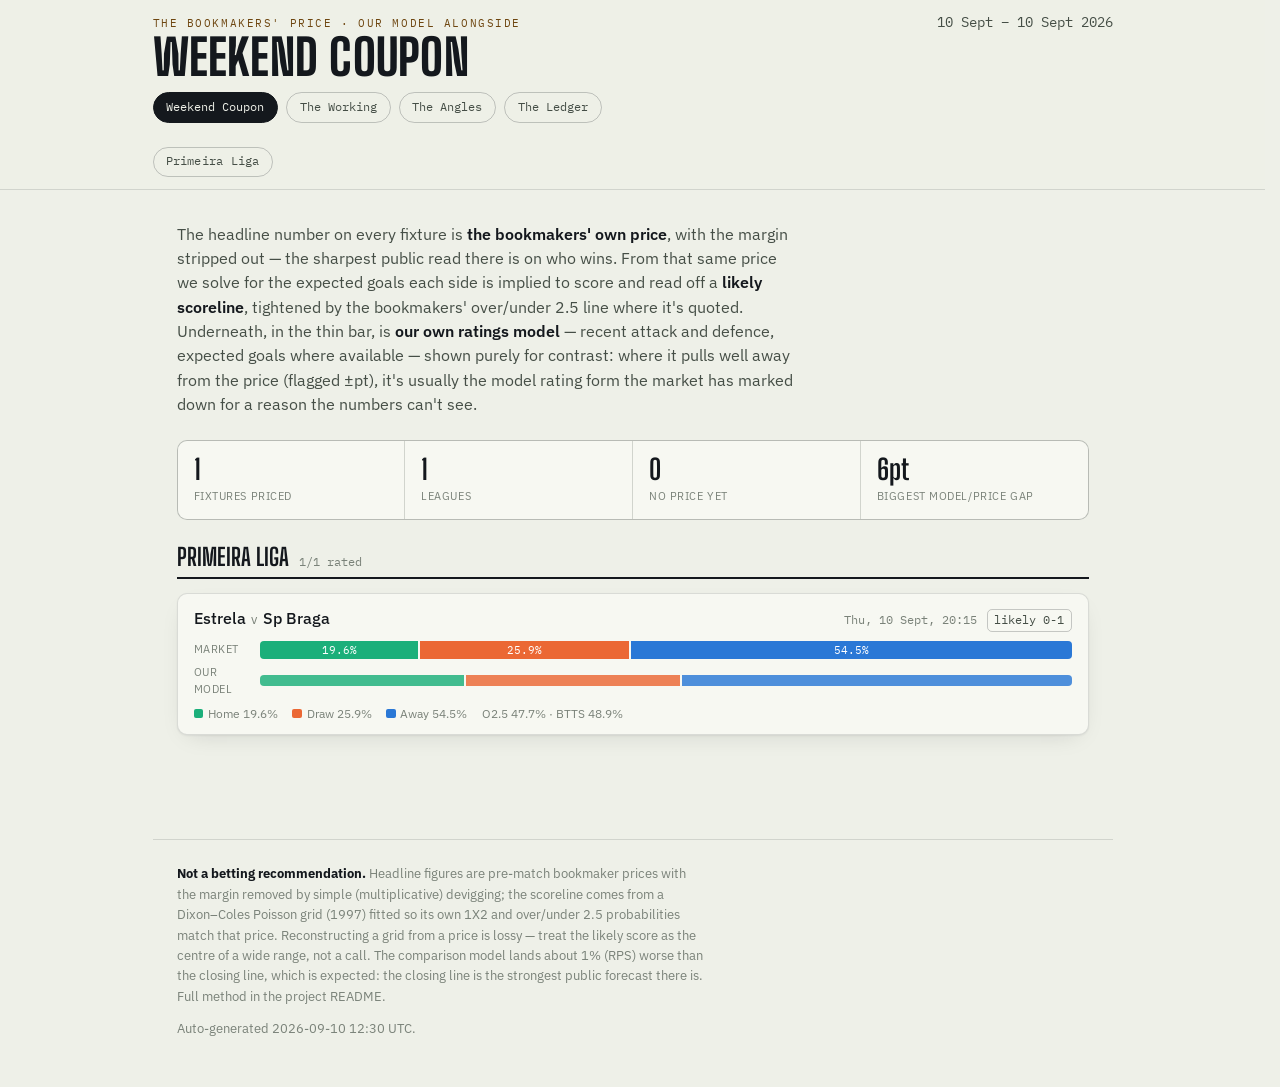
==== commit 0bb044bc: "Auto-update weekend pages [skip ci]" ====
--- a/docs/index.html
+++ b/docs/index.html
@@ -4,7 +4,7 @@
 <meta charset="utf-8">
 <meta name="viewport" content="width=device-width, initial-scale=1">
 <meta name="color-scheme" content="light dark">
-<meta name="description" content="This weekend's football predictions from a walk-forward Poisson model, next to the bookmakers' own prices — 8 leagues, updated twice a week.">
+<meta name="description" content="This week's football predictions from a walk-forward Poisson model, next to the bookmakers' own prices — 8 leagues plus the Champions League, updated through the week.">
 <title>Weekend Coupon</title>
 <link rel="preconnect" href="https://fonts.googleapis.com">
 <link rel="preconnect" href="https://fonts.gstatic.com" crossorigin>
@@ -475,11 +475,11 @@
     with the bookmaker's margin removed, for comparison only. Full numbers in the project
     README.
   </p>
-  <p style="margin-top:0.75rem">Auto-generated 2026-09-05 11:05 UTC.</p>
+  <p style="margin-top:0.75rem">Auto-generated 2026-09-10 12:30 UTC.</p>
 </footer>
 
 <script>
-  const DATA = [{"league":"Bundesliga","date":"2026-09-05T14:30","home":"Werder Bremen","away":"RB Leipzig","unrated":false,"source":"market","homePred":1.26,"awayPred":2.08,"score":"1-1","pHome":21.8,"pDraw":23.6,"pAway":54.6,"over25":64.0,"btts":62.6,"note":"","mHome":27.4,"mDraw":23.7,"mAway":48.9},{"league":"Bundesliga","date":"2026-09-05T14:30","home":"M'gladbach","away":"Elversberg","unrated":true},{"league":"Bundesliga","date":"2026-09-05T14:30","home":"Leverkusen","away":"Union Berlin","unrated":false,"source":"market","homePred":2.39,"awayPred":1.07,"score":"2-1","pHome":65.2,"pDraw":19.8,"pAway":15.0,"over25":66.4,"btts":59.7,"note":"","mHome":61.8,"mDraw":20.8,"mAway":17.3},{"league":"Bundesliga","date":"2026-09-05T14:30","home":"Paderborn","away":"Freiburg","unrated":true},{"league":"Bundesliga","date":"2026-09-05T14:30","home":"Hoffenheim","away":"Dortmund","unrated":false,"source":"market","homePred":1.58,"awayPred":1.83,"score":"1-1","pHome":32.8,"pDraw":24.2,"pAway":43.0,"over25":65.4,"btts":66.6,"note":"","mHome":31.2,"mDraw":24.5,"mAway":44.3},{"league":"Bundesliga","date":"2026-09-05T17:30","home":"Schalke 04","away":"Bayern Munich","unrated":true},{"league":"Bundesliga","date":"2026-09-06T14:30","home":"Hamburg","away":"Mainz","unrated":false,"source":"market","homePred":1.39,"awayPred":1.55,"score":"1-1","pHome":33.1,"pDraw":27.2,"pAway":39.7,"over25":55.5,"btts":59.0,"note":"","mHome":26.6,"mDraw":23.3,"mAway":50.1},{"league":"Bundesliga","date":"2026-09-06T16:30","home":"Ein Frankfurt","away":"Augsburg","unrated":false,"source":"market","homePred":1.98,"awayPred":1.4,"score":"1-1","pHome":49.5,"pDraw":24.2,"pAway":26.3,"over25":64.9,"btts":65.0,"note":"","mHome":49.0,"mDraw":24.3,"mAway":26.7},{"league":"Premier League","date":"2026-09-05T12:30","home":"Newcastle","away":"Bournemouth","unrated":false,"source":"market","homePred":1.77,"awayPred":1.38,"score":"1-1","pHome":45.1,"pDraw":26.3,"pAway":28.7,"over25":59.9,"btts":61.9,"note":"home availability 76% (7 flagged, 0.93), away availability 79% (6 flagged, 0.94)","mHome":39.8,"mDraw":25.9,"mAway":34.3},{"league":"Premier League","date":"2026-09-05T15:00","home":"Brentford","away":"Sunderland","unrated":false,"source":"market","homePred":1.86,"awayPred":0.9,"score":"1-0","pHome":58.5,"pDraw":24.3,"pAway":17.2,"over25":51.1,"btts":50.0,"note":"home availability 85% (4 flagged, 0.95), away availability 82% (6 flagged, 0.95)","mHome":53.6,"mDraw":25.2,"mAway":21.1},{"league":"Premier League","date":"2026-09-05T15:00","home":"Nott'm Forest","away":"Tottenham","unrated":false,"source":"market","homePred":1.41,"awayPred":1.25,"score":"1-1","pHome":39.5,"pDraw":27.9,"pAway":32.7,"over25":48.6,"btts":53.7,"note":"home availability 82% (6 flagged, 0.94), away availability 70% (13 flagged, 0.91)","mHome":39.4,"mDraw":29.0,"mAway":31.6},{"league":"Premier League","date":"2026-09-05T15:00","home":"Man City","away":"Coventry","unrated":true},{"league":"Premier League","date":"2026-09-05T15:00","home":"Fulham","away":"Crystal Palace","unrated":false,"source":"market","homePred":1.46,"awayPred":1.2,"score":"1-1","pHome":41.4,"pDraw":29.3,"pAway":29.3,"over25":48.8,"btts":53.5,"note":"home availability 93% (3 flagged, 0.98), away availability 77% (8 flagged, 0.93)","mHome":38.6,"mDraw":27.3,"mAway":34.2},{"league":"Premier League","date":"2026-09-05T15:00","home":"Brighton","away":"Leeds","unrated":false,"source":"market","homePred":1.63,"awayPred":1.08,"score":"1-1","pHome":48.6,"pDraw":27.1,"pAway":24.3,"over25":50.1,"btts":53.1,"note":"home availability 65% (14 flagged, 0.90), away availability 76% (8 flagged, 0.93)","mHome":41.0,"mDraw":27.9,"mAway":31.0},{"league":"Premier League","date":"2026-09-05T17:30","home":"Hull","away":"Aston Villa","unrated":true},{"league":"Premier League","date":"2026-09-06T14:00","home":"Everton","away":"Man United","unrated":false,"source":"market","homePred":1.28,"awayPred":1.66,"score":"1-1","pHome":28.5,"pDraw":26.8,"pAway":44.7,"over25":55.5,"btts":58.4,"note":"home availability 85% (4 flagged, 0.96), away availability 78% (9 flagged, 0.94)","mHome":30.6,"mDraw":28.0,"mAway":41.4},{"league":"Premier League","date":"2026-09-06T16:30","home":"Arsenal","away":"Chelsea","unrated":false,"source":"market","homePred":1.88,"awayPred":0.98,"score":"1-0","pHome":56.7,"pDraw":25.3,"pAway":18.0,"over25":53.4,"btts":52.7,"note":"home availability 76% (9 flagged, 0.93), away availability 79% (10 flagged, 0.94)","mHome":59.4,"mDraw":23.3,"mAway":17.3},{"league":"EFL Championship","date":"2026-09-05T12:30","home":"Stoke","away":"Charlton","unrated":false,"source":"market","homePred":1.45,"awayPred":1.04,"score":"1-1","pHome":45.1,"pDraw":28.5,"pAway":26.4,"over25":44.5,"btts":49.4,"note":"","mHome":41.9,"mDraw":28.5,"mAway":29.5},{"league":"EFL Championship","date":"2026-09-05T12:30","home":"Preston","away":"Blackburn","unrated":false,"source":"market","homePred":1.41,"awayPred":1.2,"score":"1-1","pHome":40.4,"pDraw":28.6,"pAway":31.0,"over25":47.2,"btts":52.4,"note":"","mHome":36.9,"mDraw":30.5,"mAway":32.7},{"league":"EFL Championship","date":"2026-09-05T12:30","home":"Lincoln","away":"Southampton","unrated":true},{"league":"EFL Championship","date":"2026-09-05T15:00","home":"West Ham","away":"Derby","unrated":true},{"league":"EFL Championship","date":"2026-09-05T15:00","home":"Sheffield United","away":"Norwich","unrated":false,"source":"market","homePred":1.4,"awayPred":1.4,"score":"1-1","pHome":36.2,"pDraw":27.9,"pAway":35.9,"over25":52.1,"btts":56.6,"note":"","mHome":37.4,"mDraw":26.2,"mAway":36.4},{"league":"EFL Championship","date":"2026-09-05T15:00","home":"QPR","away":"Middlesbrough","unrated":false,"source":"market","homePred":1.26,"awayPred":1.59,"score":"1-1","pHome":29.2,"pDraw":27.4,"pAway":43.4,"over25":53.4,"btts":57.0,"note":"","mHome":34.4,"mDraw":26.2,"mAway":39.4},{"league":"EFL Championship","date":"2026-09-05T15:00","home":"Portsmouth","away":"Cardiff","unrated":false,"source":"market","homePred":1.53,"awayPred":1.36,"score":"1-1","pHome":40.1,"pDraw":27.3,"pAway":32.6,"over25":54.4,"btts":58.2,"note":"","mHome":41.4,"mDraw":25.4,"mAway":33.3},{"league":"EFL Championship","date":"2026-09-05T15:00","home":"Millwall","away":"Bolton","unrated":true},{"league":"EFL Championship","date":"2026-09-05T15:00","home":"Burnley","away":"Bristol City","unrated":false,"source":"market","homePred":1.72,"awayPred":1.07,"score":"1-1","pHome":51.1,"pDraw":25.7,"pAway":23.1,"over25":51.7,"btts":53.7,"note":"","mHome":48.3,"mDraw":27.4,"mAway":24.3},{"league":"EFL Championship","date":"2026-09-05T15:00","home":"West Brom","away":"Watford","unrated":false,"source":"market","homePred":1.68,"awayPred":1.04,"score":"1-1","pHome":51.1,"pDraw":25.7,"pAway":23.1,"over25":50.2,"btts":52.5,"note":"","mHome":46.8,"mDraw":27.1,"mAway":26.2},{"league":"EFL Championship","date":"2026-09-05T20:00","home":"Swansea","away":"Wrexham","unrated":false,"source":"market","homePred":1.48,"awayPred":1.15,"score":"1-1","pHome":43.2,"pDraw":28.6,"pAway":28.2,"over25":47.8,"btts":52.4,"note":"","mHome":45.8,"mDraw":26.6,"mAway":27.7},{"league":"EFL Championship","date":"2026-09-06T12:00","home":"Birmingham","away":"Wolves","unrated":true},{"league":"Ligue 1","date":"2026-09-05T16:15","home":"Lens","away":"Lorient","unrated":false,"source":"market","homePred":2.15,"awayPred":0.88,"score":"1-0","pHome":64.9,"pDraw":21.7,"pAway":13.4,"over25":57.6,"btts":51.8,"note":"","mHome":61.1,"mDraw":21.3,"mAway":17.6},{"league":"Ligue 1","date":"2026-09-05T19:45","home":"Le Havre","away":"Brest","unrated":false,"source":"market","homePred":1.27,"awayPred":1.25,"score":"1-1","pHome":35.9,"pDraw":29.1,"pAway":35.0,"over25":45.3,"btts":51.2,"note":"","mHome":37.1,"mDraw":26.9,"mAway":35.9},{"league":"Ligue 1","date":"2026-09-05T19:45","home":"Nice","away":"Le Mans","unrated":true},{"league":"Ligue 1","date":"2026-09-06T14:00","home":"Troyes","away":"Strasbourg","unrated":true},{"league":"Ligue 1","date":"2026-09-06T16:15","home":"Angers","away":"Rennes","unrated":false,"source":"market","homePred":1.17,"awayPred":1.82,"score":"1-1","pHome":23.6,"pDraw":25.2,"pAway":51.1,"over25":56.6,"btts":57.7,"note":"","mHome":26.7,"mDraw":25.5,"mAway":47.8},{"league":"Ligue 1","date":"2026-09-06T19:45","home":"Marseille","away":"Paris FC","unrated":false,"source":"market","homePred":1.91,"awayPred":1.14,"score":"1-1","pHome":53.6,"pDraw":24.7,"pAway":21.7,"over25":57.9,"btts":57.9,"note":"","mHome":58.7,"mDraw":21.2,"mAway":20.1},{"league":"Serie A","date":"2026-09-05T14:00","home":"Fiorentina","away":"Torino","unrated":false,"source":"market","homePred":1.55,"awayPred":0.93,"score":"1-0","pHome":50.1,"pDraw":28.8,"pAway":21.1,"over25":44.0,"btts":47.4,"note":"","mHome":42.9,"mDraw":27.4,"mAway":29.7},{"league":"Serie A","date":"2026-09-05T17:00","home":"Inter","away":"Napoli","unrated":false,"source":"market","homePred":1.73,"awayPred":0.84,"score":"1-0","pHome":56.6,"pDraw":26.2,"pAway":17.2,"over25":46.5,"btts":46.8,"note":"","mHome":50.0,"mDraw":26.8,"mAway":23.2},{"league":"Serie A","date":"2026-09-05T19:45","home":"Roma","away":"Atalanta","unrated":false,"source":"market","homePred":1.75,"awayPred":0.93,"score":"1-0","pHome":54.7,"pDraw":26.3,"pAway":18.9,"over25":49.1,"btts":50.0,"note":"","mHome":41.5,"mDraw":26.1,"mAway":32.4},{"league":"Serie A","date":"2026-09-06T14:00","home":"Frosinone","away":"Venezia","unrated":false,"source":"market","homePred":1.36,"awayPred":1.39,"score":"1-1","pHome":35.0,"pDraw":28.6,"pAway":36.4,"over25":51.0,"btts":55.7,"note":"","mHome":45.4,"mDraw":26.4,"mAway":28.2},{"league":"Serie A","date":"2026-09-06T14:00","home":"Parma","away":"Monza","unrated":false,"source":"market","homePred":1.21,"awayPred":1.13,"score":"1-1","pHome":36.6,"pDraw":30.7,"pAway":32.8,"over25":40.5,"btts":47.3,"note":"","mHome":40.5,"mDraw":30.7,"mAway":28.8},{"league":"Serie A","date":"2026-09-06T17:00","home":"Bologna","away":"Sassuolo","unrated":false,"source":"market","homePred":1.54,"awayPred":1.03,"score":"1-1","pHome":47.6,"pDraw":28.0,"pAway":24.4,"over25":46.4,"btts":50.3,"note":"","mHome":46.7,"mDraw":27.5,"mAway":25.8},{"league":"Serie A","date":"2026-09-06T19:45","home":"Juventus","away":"Milan","unrated":false,"source":"market","homePred":1.46,"awayPred":1.04,"score":"1-1","pHome":45.2,"pDraw":29.2,"pAway":25.6,"over25":44.6,"btts":49.4,"note":"","mHome":51.1,"mDraw":25.8,"mAway":23.1},{"league":"Serie A","date":"2026-09-07T17:30","home":"Cagliari","away":"Lecce","unrated":false,"source":"market","homePred":1.39,"awayPred":0.86,"score":"1-0","pHome":47.5,"pDraw":30.6,"pAway":21.9,"over25":38.2,"btts":43.2,"note":"","mHome":45.5,"mDraw":28.1,"mAway":26.4},{"league":"Serie A","date":"2026-09-07T19:45","home":"Udinese","away":"Lazio","unrated":false,"source":"market","homePred":1.13,"awayPred":1.22,"score":"1-1","pHome":32.5,"pDraw":30.4,"pAway":37.0,"over25":40.7,"btts":47.4,"note":"","mHome":30.9,"mDraw":29.7,"mAway":39.4},{"league":"Primeira Liga","date":"2026-09-05T15:30","home":"Estrela","away":"Famalicao","unrated":false,"source":"market","homePred":1.13,"awayPred":1.32,"score":"1-1","pHome":31.1,"pDraw":29.2,"pAway":39.7,"over25":43.4,"btts":49.4,"note":"","mHome":31.0,"mDraw":28.0,"mAway":41.0},{"league":"Primeira Liga","date":"2026-09-05T18:00","home":"Alverca","away":"Sp Braga","unrated":false,"source":"market","homePred":0.89,"awayPred":1.67,"score":"0-1","pHome":19.5,"pDraw":26.4,"pAway":54.1,"over25":46.0,"btts":47.6,"note":"","mHome":25.2,"mDraw":26.6,"mAway":48.2},{"league":"Primeira Liga","date":"2026-09-05T18:00","home":"Maritimo","away":"Benfica","unrated":true},{"league":"Primeira Liga","date":"2026-09-05T20:30","home":"Sp Lisbon","away":"Nacional","unrated":false,"source":"market","homePred":2.77,"awayPred":0.72,"score":"2-0","pHome":78.7,"pDraw":14.2,"pAway":7.1,"over25":67.1,"btts":48.4,"note":"","mHome":75.8,"mDraw":15.1,"mAway":9.2},{"league":"Primeira Liga","date":"2026-09-06T15:30","home":"Santa Clara","away":"Rio Ave","unrated":false,"source":"market","homePred":1.59,"awayPred":0.86,"score":"1-0","pHome":53.0,"pDraw":27.4,"pAway":19.6,"over25":43.3,"btts":45.7,"note":"","mHome":51.6,"mDraw":27.3,"mAway":21.1},{"league":"Primeira Liga","date":"2026-09-06T18:00","home":"Guimaraes","away":"Casa Pia","unrated":false,"source":"market","homePred":1.86,"awayPred":0.75,"score":"1-0","pHome":62.2,"pDraw":23.9,"pAway":14.0,"over25":47.2,"btts":44.3,"note":"","mHome":55.2,"mDraw":25.9,"mAway":18.9},{"league":"Primeira Liga","date":"2026-09-06T20:30","home":"Gil Vicente","away":"Academico Viseu","unrated":true},{"league":"Primeira Liga","date":"2026-09-07T20:15","home":"Estoril","away":"Arouca","unrated":false,"source":"market","homePred":1.49,"awayPred":1.26,"score":"1-1","pHome":41.5,"pDraw":27.4,"pAway":31.1,"over25":51.0,"btts":55.4,"note":"","mHome":42.5,"mDraw":26.2,"mAway":31.3},{"league":"Scottish Premiership","date":"2026-09-05T15:00","home":"Rangers","away":"Motherwell","unrated":false,"source":"market","homePred":2.19,"awayPred":0.89,"score":"2-0","pHome":65.5,"pDraw":21.3,"pAway":13.2,"over25":58.5,"btts":52.2,"note":"","mHome":61.2,"mDraw":20.7,"mAway":18.1},{"league":"Scottish Premiership","date":"2026-09-05T15:00","home":"Dundee United","away":"Falkirk","unrated":false,"source":"market","homePred":1.75,"awayPred":1.16,"score":"1-1","pHome":49.8,"pDraw":25.8,"pAway":24.4,"over25":54.8,"btts":56.6,"note":"","mHome":48.6,"mDraw":25.4,"mAway":26.0},{"league":"Scottish Premiership","date":"2026-09-05T15:00","home":"Aberdeen","away":"Kilmarnock","unrated":false,"source":"market","homePred":1.9,"awayPred":1.08,"score":"1-1","pHome":54.9,"pDraw":24.6,"pAway":20.5,"over25":56.5,"btts":56.2,"note":"","mHome":39.8,"mDraw":26.0,"mAway":34.2},{"league":"Scottish Premiership","date":"2026-09-05T20:00","home":"St Mirren","away":"Celtic","unrated":false,"source":"market","homePred":1.03,"awayPred":2.28,"score":"1-2","pHome":14.8,"pDraw":21.4,"pAway":63.8,"over25":63.5,"btts":57.8,"note":"","mHome":24.3,"mDraw":25.2,"mAway":50.4},{"league":"Scottish Premiership","date":"2026-09-06T15:00","home":"St Johnstone","away":"Hibernian","unrated":false,"source":"market","homePred":1.32,"awayPred":1.41,"score":"1-1","pHome":33.7,"pDraw":28.5,"pAway":37.8,"over25":50.3,"btts":55.1,"note":"","mHome":34.3,"mDraw":28.2,"mAway":37.5},{"league":"Scottish Premiership","date":"2026-09-06T15:00","home":"Hearts","away":"Dundee","unrated":false,"source":"market","homePred":2.15,"awayPred":0.96,"score":"1-0","pHome":62.9,"pDraw":22.4,"pAway":14.7,"over25":59.2,"btts":54.4,"note":"","mHome":69.9,"mDraw":19.0,"mAway":11.1},{"league":"La Liga","date":"2026-09-05T15:15","home":"Ath Bilbao","away":"Ath Madrid","unrated":false,"source":"market","homePred":1.24,"awayPred":1.47,"score":"1-1","pHome":30.4,"pDraw":28.6,"pAway":41.0,"over25":49.9,"btts":54.5,"note":"","mHome":42.8,"mDraw":27.0,"mAway":30.2},{"league":"La Liga","date":"2026-09-05T17:30","home":"Vallecano","away":"Santander","unrated":true},{"league":"La Liga","date":"2026-09-05T20:00","home":"Villarreal","away":"La Coruna","unrated":true},{"league":"La Liga","date":"2026-09-06T15:15","home":"Valencia","away":"Barcelona","unrated":false,"source":"market","homePred":0.9,"awayPred":2.7,"score":"0-2","pHome":9.5,"pDraw":16.6,"pAway":73.9,"over25":68.8,"btts":55.4,"note":"","mHome":25.7,"mDraw":23.7,"mAway":50.6},{"league":"La Liga","date":"2026-09-06T17:30","home":"Alaves","away":"Osasuna","unrated":false,"source":"market","homePred":1.28,"awayPred":0.96,"score":"1-0","pHome":42.2,"pDraw":30.6,"pAway":27.1,"over25":37.9,"btts":44.4,"note":"","mHome":44.7,"mDraw":28.3,"mAway":27.0},{"league":"La Liga","date":"2026-09-06T17:30","home":"Malaga","away":"Levante","unrated":true},{"league":"La Liga","date":"2026-09-06T20:00","home":"Espanol","away":"Sevilla","unrated":false,"source":"market","homePred":1.29,"awayPred":1.01,"score":"1-0","pHome":41.3,"pDraw":30.7,"pAway":28.0,"over25":39.6,"btts":46.0,"note":"","mHome":45.2,"mDraw":29.0,"mAway":25.8},{"league":"La Liga","date":"2026-09-07T18:00","home":"Getafe","away":"Celta","unrated":false,"source":"market","homePred":1.13,"awayPred":0.9,"score":"1-0","pHome":39.5,"pDraw":32.7,"pAway":27.9,"over25":32.2,"btts":39.9,"note":"","mHome":35.0,"mDraw":32.2,"mAway":32.8},{"league":"La Liga","date":"2026-09-07T20:30","home":"Elche","away":"Sociedad","unrated":false,"source":"market","homePred":1.29,"awayPred":1.5,"score":"1-1","pHome":30.7,"pDraw":29.3,"pAway":40.0,"over25":51.7,"btts":56.0,"note":"","mHome":37.3,"mDraw":26.2,"mAway":36.5}];
+  const DATA = [{"league":"Primeira Liga","date":"2026-09-10T20:15","home":"Estrela","away":"Sp Braga","unrated":false,"source":"market","homePred":0.92,"awayPred":1.71,"score":"0-1","pHome":19.6,"pDraw":25.9,"pAway":54.5,"over25":47.7,"btts":48.9,"note":"","mHome":25.3,"mDraw":26.5,"mAway":48.2}];
 
   // Which forecast is the headline: 'market' (bookmakers' devigged price) or
   // 'model' (this repo's ratings). Set per fixture by scripts.render_coupon.
@@ -586,10 +586,13 @@
         continue;
       }
 
+      // Champions League rows carry their own comparison label ("Club Elo") -
+      // there is no bookmaker line for that competition.
+      const compareLabel = m.compareLabel || COMPARE_LABEL;
       let gapBadge = '';
       if (m.mHome !== undefined) {
         const d = Math.max(Math.abs(m.pHome - m.mHome), Math.abs(m.pDraw - m.mDraw), Math.abs(m.pAway - m.mAway));
-        const vs = SOURCE === 'market' ? 'vs our model' : 'vs market';
+        const vs = m.compareLabel ? ('vs ' + m.compareLabel) : (SOURCE === 'market' ? 'vs our model' : 'vs market');
         if (d >= 12) gapBadge = `<span class="gap-badge">±${Math.round(d)}pt ${vs}</span>`;
       }
 
@@ -609,7 +612,7 @@
         </div>
         ${m.mHome !== undefined ? `
         <div class="prob-row">
-          <span class="prob-label">${COMPARE_LABEL}</span>
+          <span class="prob-label">${compareLabel}</span>
           ${probBar(m.mHome, m.mDraw, m.mAway, true)}
         </div>` : ''}
         <div class="legend-inline">
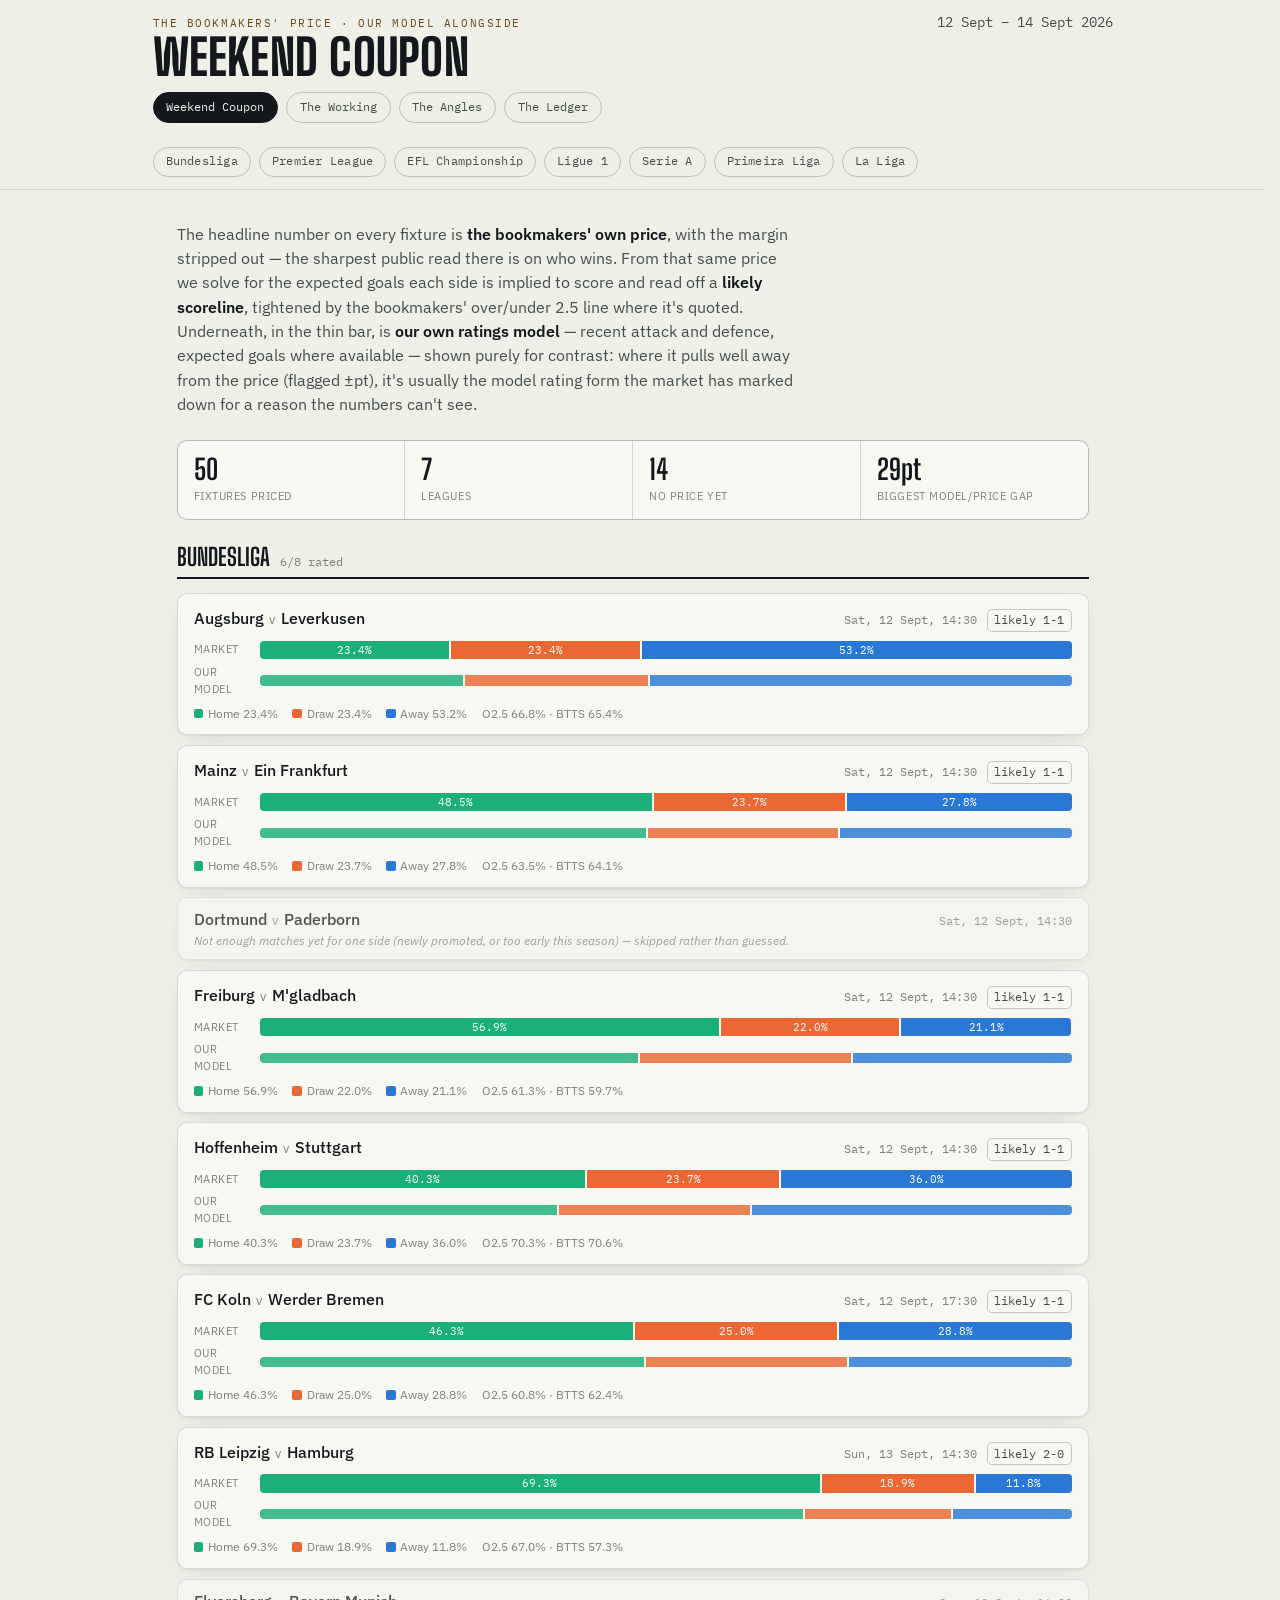
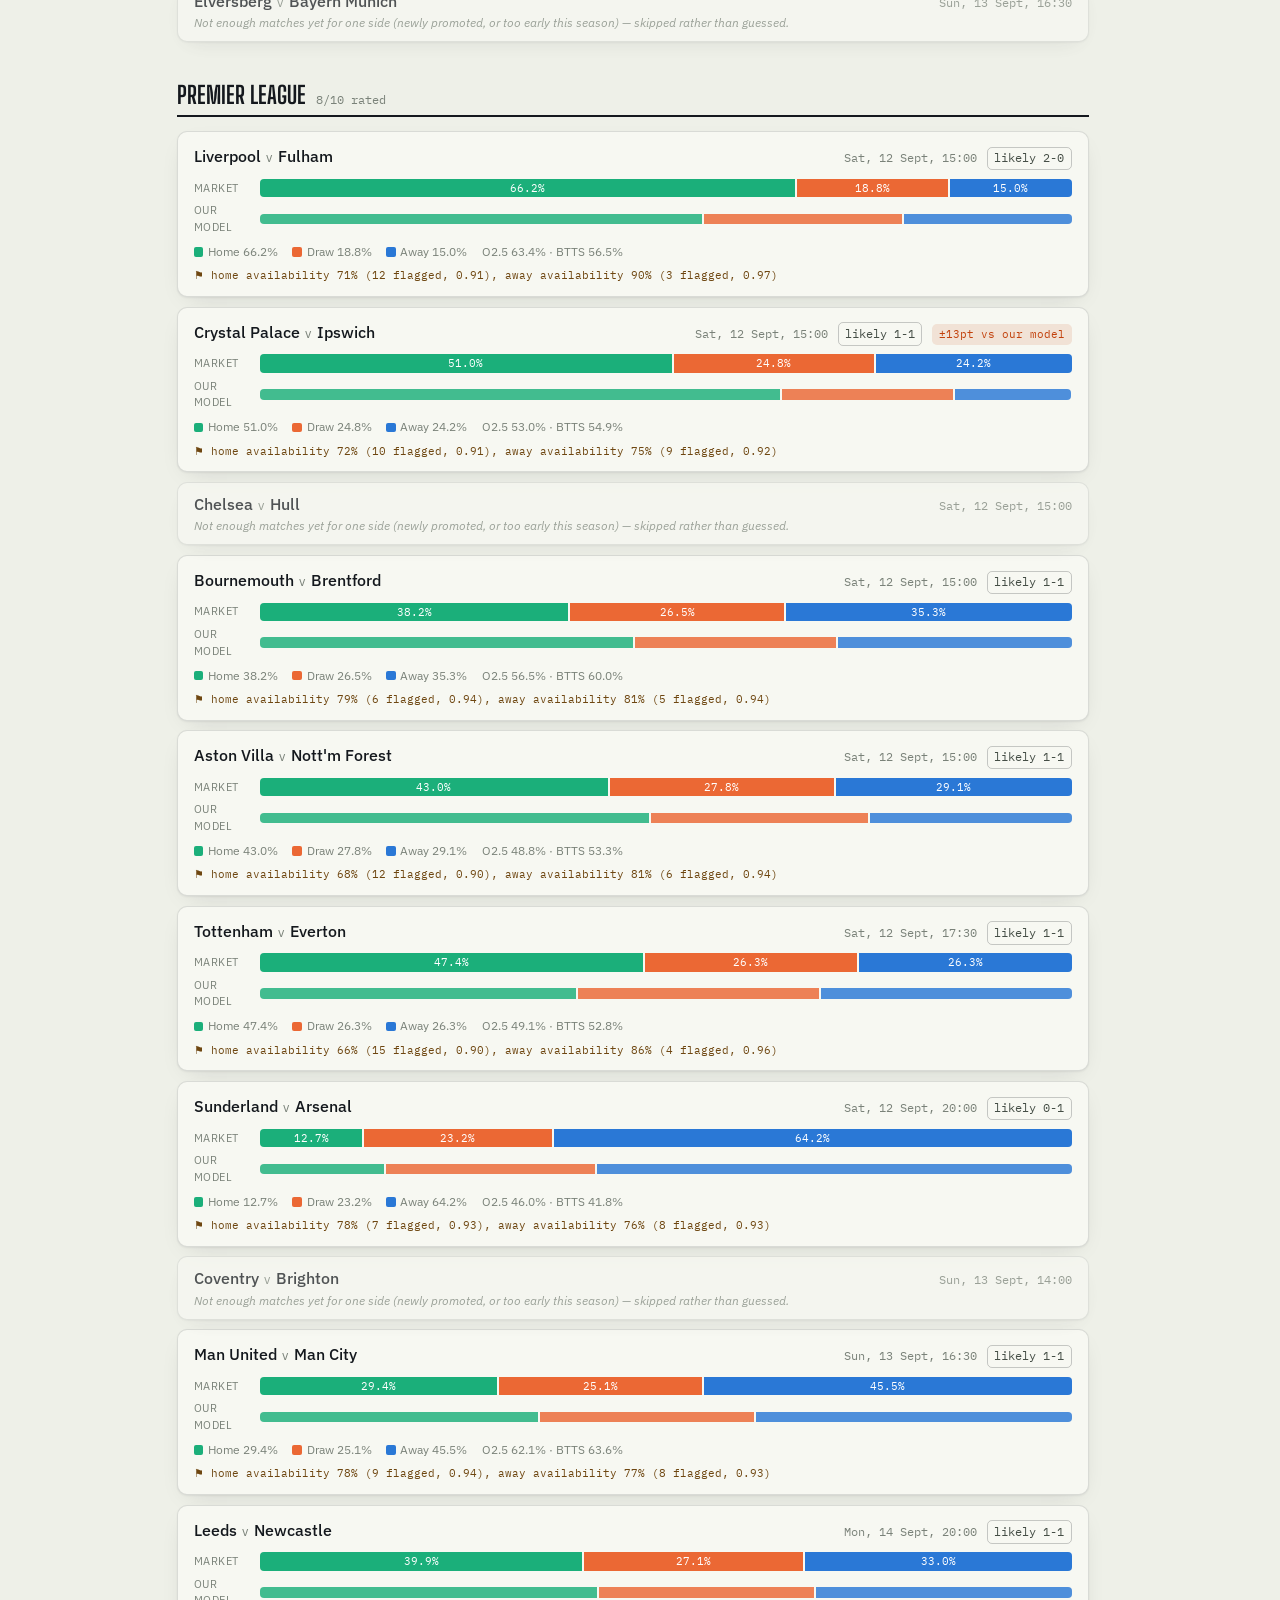
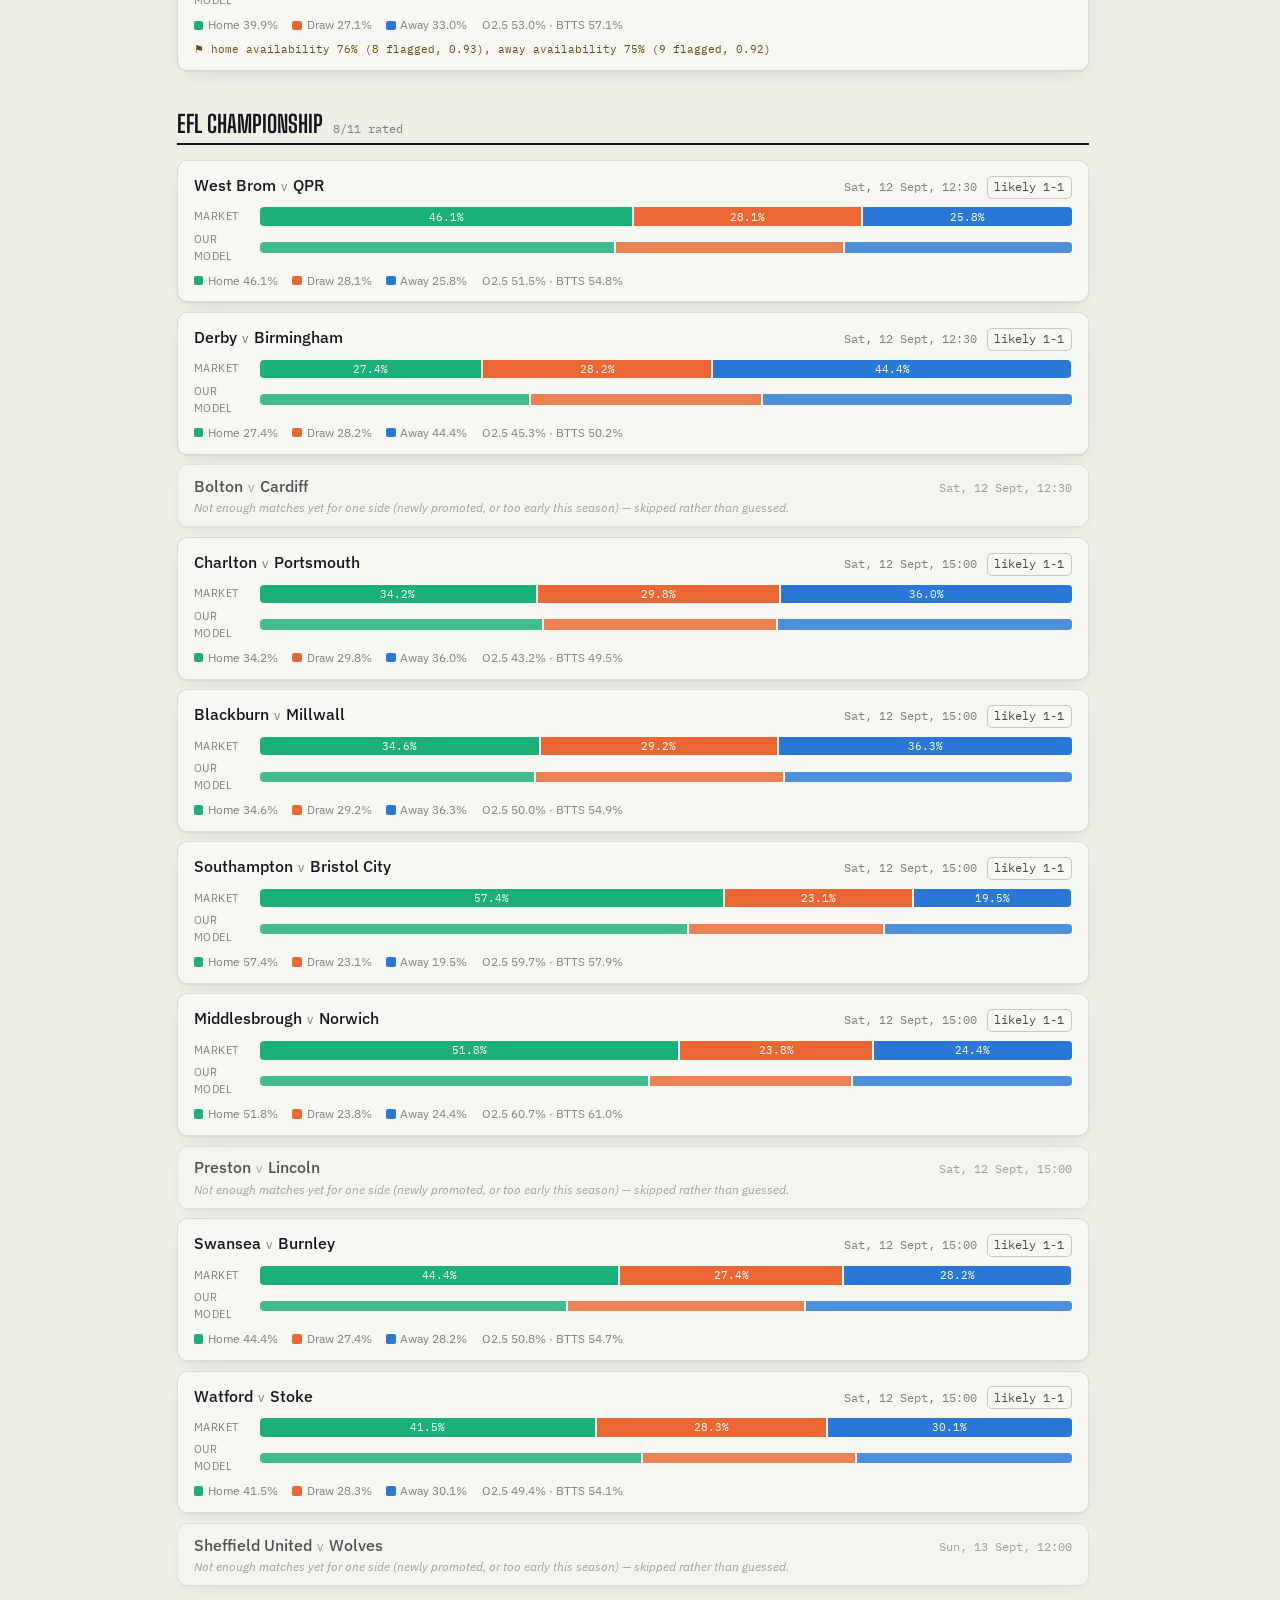
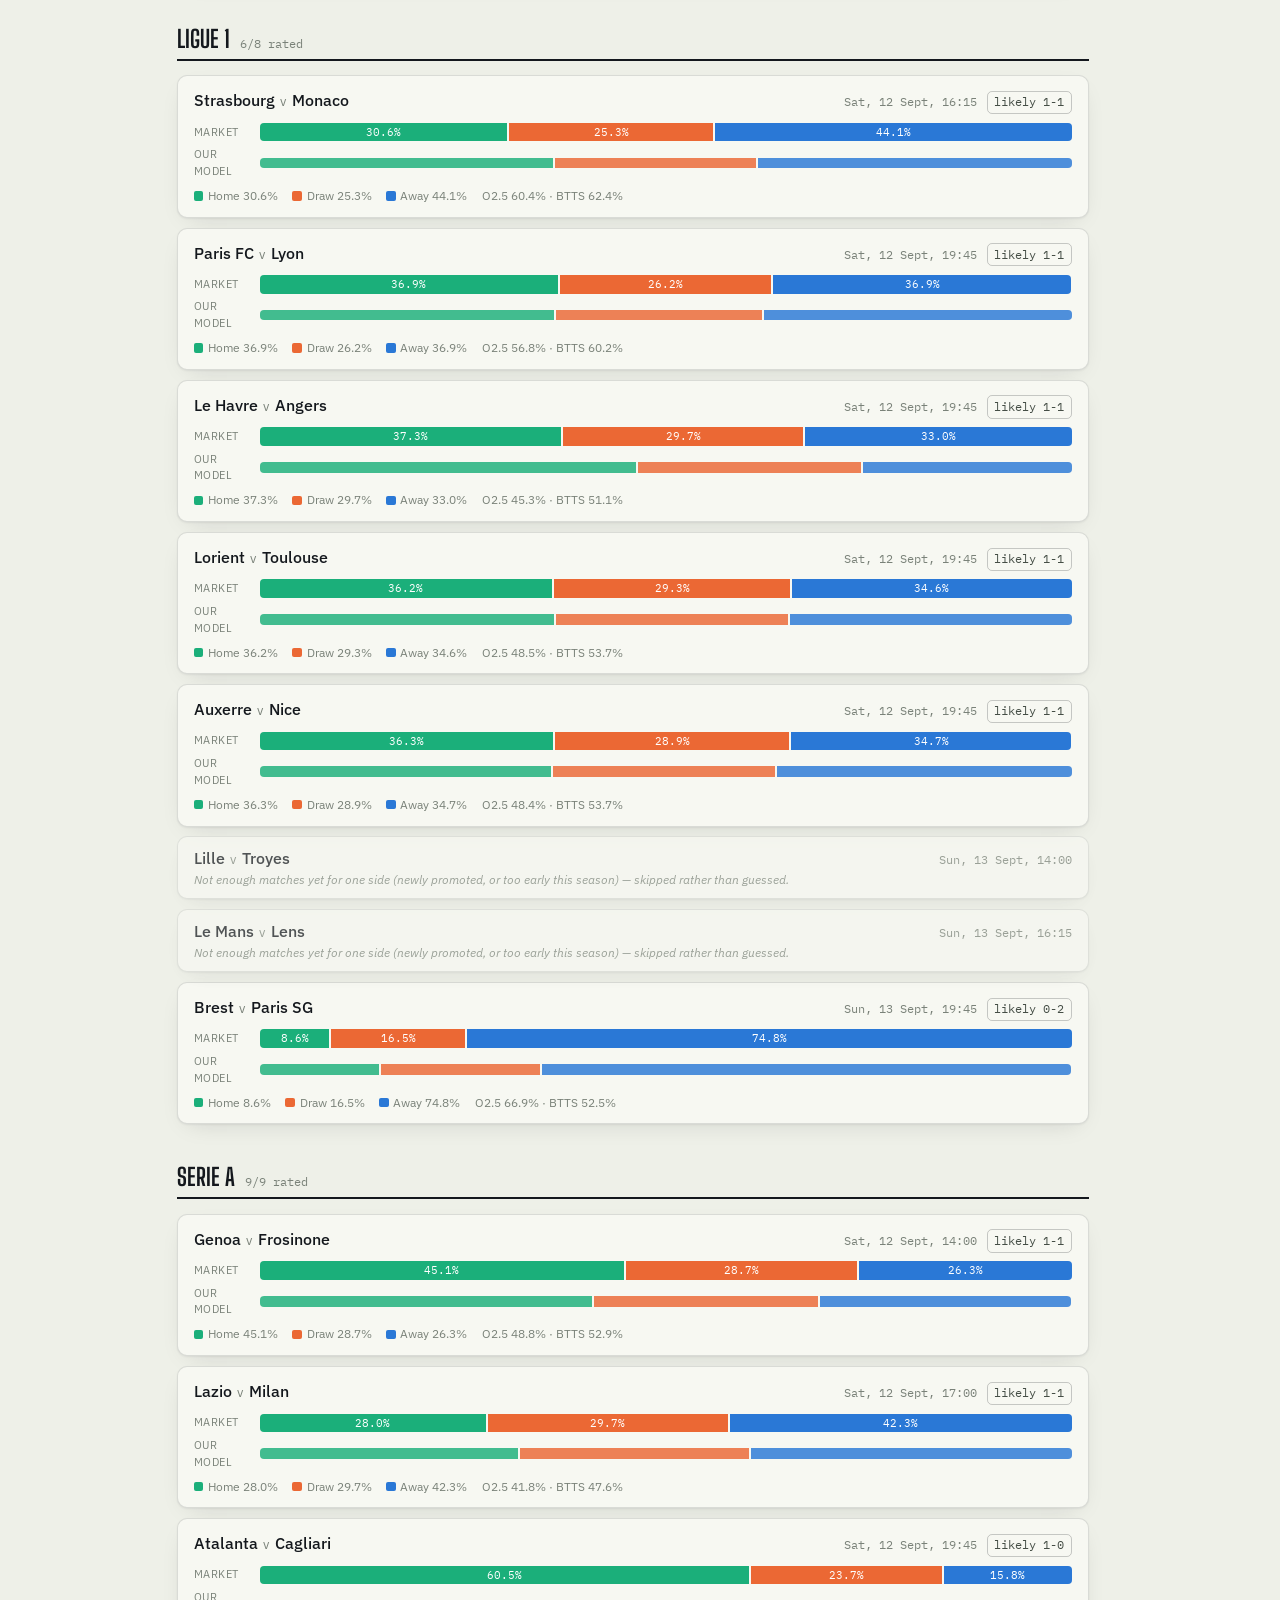
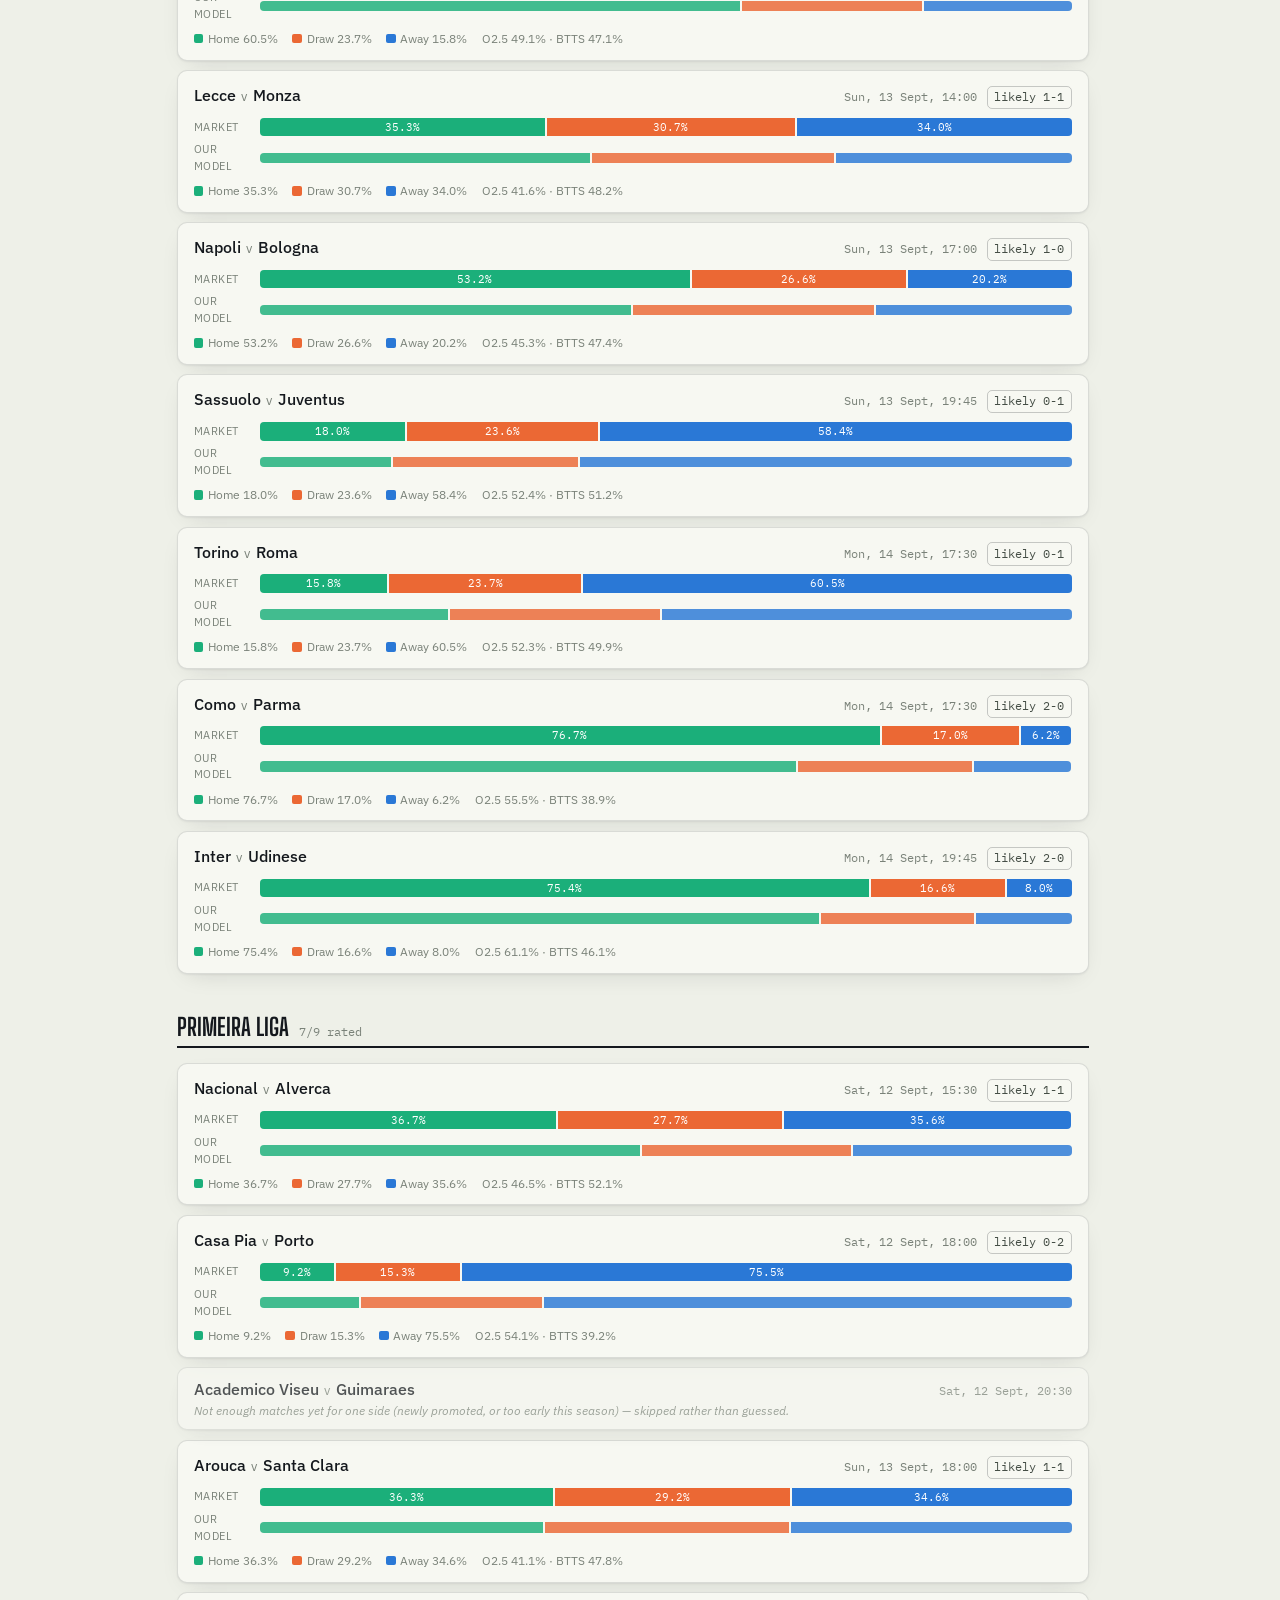
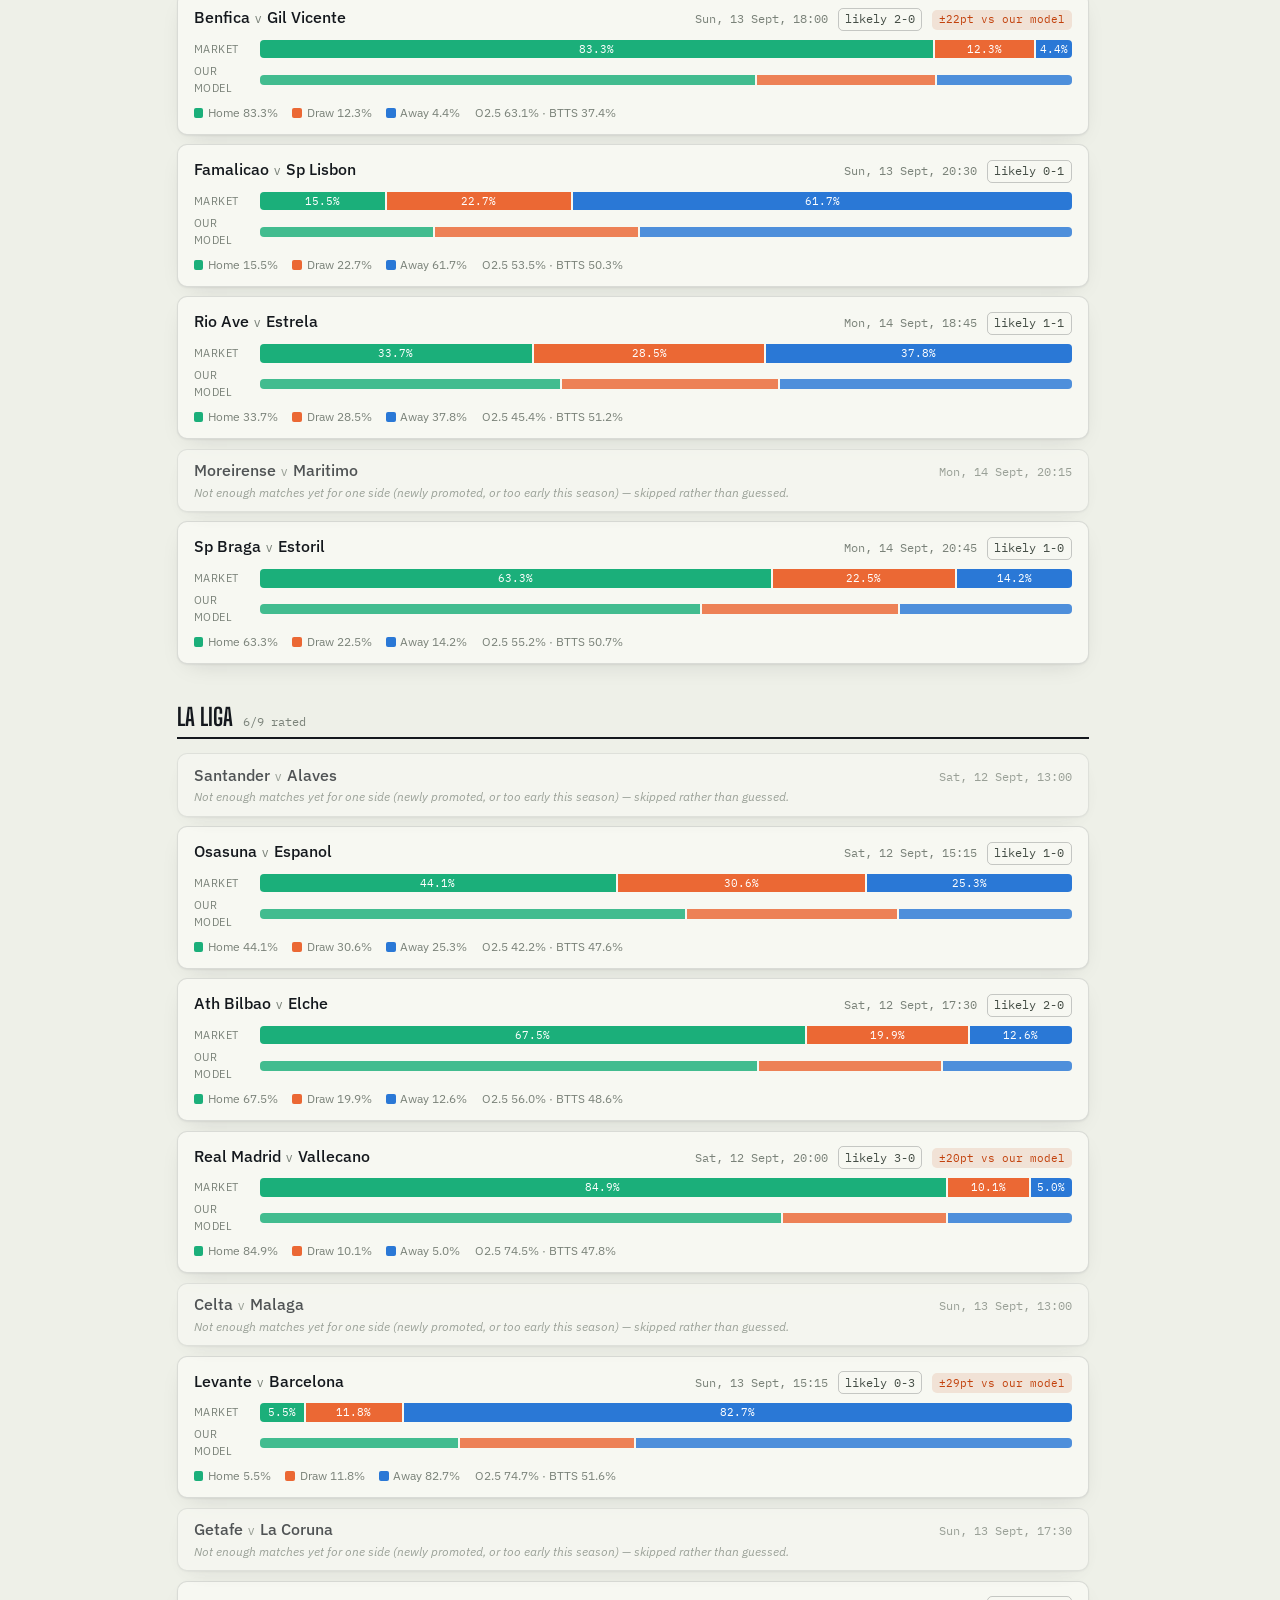
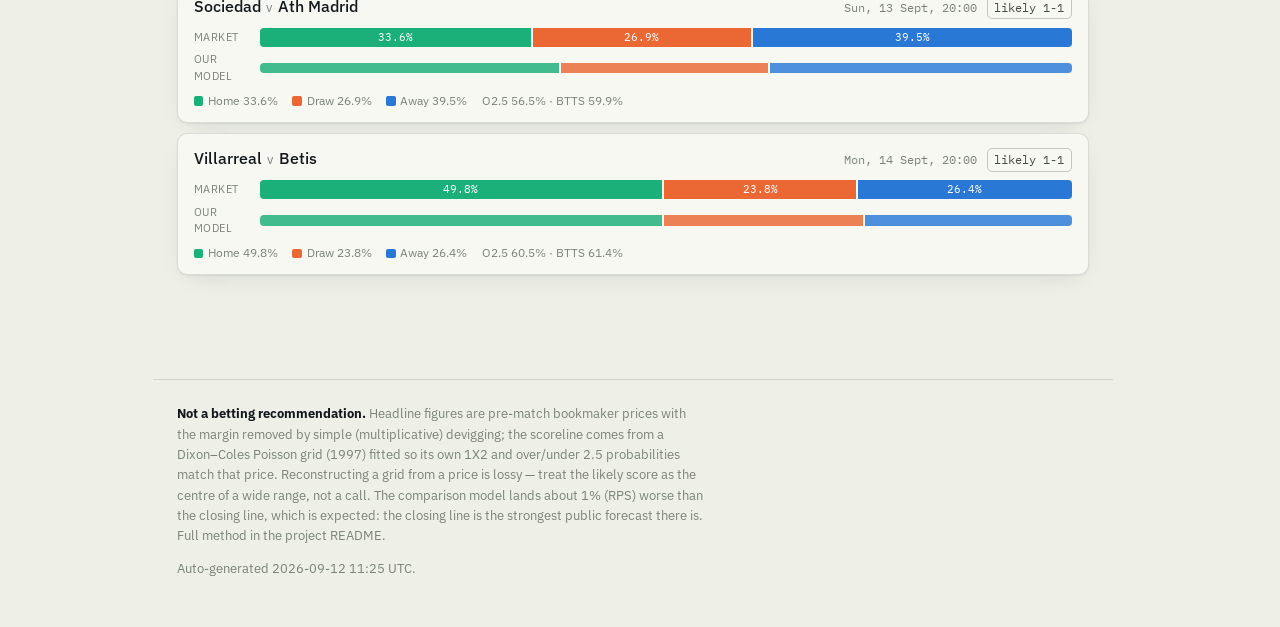
==== commit 282c3f3d: "Auto-update weekend pages [skip ci]" ====
--- a/docs/index.html
+++ b/docs/index.html
@@ -475,11 +475,11 @@
     with the bookmaker's margin removed, for comparison only. Full numbers in the project
     README.
   </p>
-  <p style="margin-top:0.75rem">Auto-generated 2026-09-10 12:30 UTC.</p>
+  <p style="margin-top:0.75rem">Auto-generated 2026-09-12 11:25 UTC.</p>
 </footer>
 
 <script>
-  const DATA = [{"league":"Primeira Liga","date":"2026-09-10T20:15","home":"Estrela","away":"Sp Braga","unrated":false,"source":"market","homePred":0.92,"awayPred":1.71,"score":"0-1","pHome":19.6,"pDraw":25.9,"pAway":54.5,"over25":47.7,"btts":48.9,"note":"","mHome":25.3,"mDraw":26.5,"mAway":48.2}];
+  const DATA = [{"league":"Bundesliga","date":"2026-09-12T14:30","home":"Augsburg","away":"Leverkusen","unrated":false,"source":"market","homePred":1.36,"awayPred":2.12,"score":"1-1","pHome":23.4,"pDraw":23.4,"pAway":53.2,"over25":66.8,"btts":65.4,"note":"","mHome":25.1,"mDraw":22.7,"mAway":52.2},{"league":"Bundesliga","date":"2026-09-12T14:30","home":"Mainz","away":"Ein Frankfurt","unrated":false,"source":"market","homePred":1.91,"awayPred":1.4,"score":"1-1","pHome":48.5,"pDraw":23.7,"pAway":27.8,"over25":63.5,"btts":64.1,"note":"","mHome":47.7,"mDraw":23.6,"mAway":28.6},{"league":"Bundesliga","date":"2026-09-12T14:30","home":"Dortmund","away":"Paderborn","unrated":true},{"league":"Bundesliga","date":"2026-09-12T14:30","home":"Freiburg","away":"M'gladbach","unrated":false,"source":"market","homePred":2.05,"awayPred":1.15,"score":"1-1","pHome":56.9,"pDraw":22.0,"pAway":21.1,"over25":61.3,"btts":59.7,"note":"","mHome":46.8,"mDraw":26.2,"mAway":27.0},{"league":"Bundesliga","date":"2026-09-12T14:30","home":"Hoffenheim","away":"Stuttgart","unrated":false,"source":"market","homePred":1.89,"awayPred":1.78,"score":"1-1","pHome":40.3,"pDraw":23.7,"pAway":36.0,"over25":70.3,"btts":70.6,"note":"","mHome":36.7,"mDraw":23.7,"mAway":39.5},{"league":"Bundesliga","date":"2026-09-12T17:30","home":"FC Koln","away":"Werder Bremen","unrated":false,"source":"market","homePred":1.8,"awayPred":1.38,"score":"1-1","pHome":46.3,"pDraw":25.0,"pAway":28.8,"over25":60.8,"btts":62.4,"note":"","mHome":47.5,"mDraw":24.9,"mAway":27.6},{"league":"Bundesliga","date":"2026-09-13T14:30","home":"RB Leipzig","away":"Hamburg","unrated":false,"source":"market","homePred":2.52,"awayPred":0.97,"score":"2-0","pHome":69.3,"pDraw":18.9,"pAway":11.8,"over25":67.0,"btts":57.3,"note":"","mHome":67.2,"mDraw":18.1,"mAway":14.7},{"league":"Bundesliga","date":"2026-09-13T16:30","home":"Elversberg","away":"Bayern Munich","unrated":true},{"league":"Premier League","date":"2026-09-12T15:00","home":"Liverpool","away":"Fulham","unrated":false,"source":"market","homePred":2.33,"awayPred":0.98,"score":"2-0","pHome":66.2,"pDraw":18.8,"pAway":15.0,"over25":63.4,"btts":56.5,"note":"home availability 71% (12 flagged, 0.91), away availability 90% (3 flagged, 0.97)","mHome":54.7,"mDraw":24.5,"mAway":20.8},{"league":"Premier League","date":"2026-09-12T15:00","home":"Crystal Palace","away":"Ipswich","unrated":false,"source":"market","homePred":1.73,"awayPred":1.1,"score":"1-1","pHome":51.0,"pDraw":24.8,"pAway":24.2,"over25":53.0,"btts":54.9,"note":"home availability 72% (10 flagged, 0.91), away availability 75% (9 flagged, 0.92)","mHome":64.4,"mDraw":21.2,"mAway":14.4},{"league":"Premier League","date":"2026-09-12T15:00","home":"Chelsea","away":"Hull","unrated":true},{"league":"Premier League","date":"2026-09-12T15:00","home":"Bournemouth","away":"Brentford","unrated":false,"source":"market","homePred":1.53,"awayPred":1.46,"score":"1-1","pHome":38.2,"pDraw":26.5,"pAway":35.3,"over25":56.5,"btts":60.0,"note":"home availability 79% (6 flagged, 0.94), away availability 81% (5 flagged, 0.94)","mHome":46.2,"mDraw":24.9,"mAway":28.9},{"league":"Premier League","date":"2026-09-12T15:00","home":"Aston Villa","away":"Nott'm Forest","unrated":false,"source":"market","homePred":1.49,"awayPred":1.18,"score":"1-1","pHome":43.0,"pDraw":27.8,"pAway":29.1,"over25":48.8,"btts":53.3,"note":"home availability 68% (12 flagged, 0.90), away availability 81% (6 flagged, 0.94)","mHome":48.2,"mDraw":26.9,"mAway":24.9},{"league":"Premier League","date":"2026-09-12T17:30","home":"Tottenham","away":"Everton","unrated":false,"source":"market","homePred":1.58,"awayPred":1.1,"score":"1-1","pHome":47.4,"pDraw":26.3,"pAway":26.3,"over25":49.1,"btts":52.8,"note":"home availability 66% (15 flagged, 0.90), away availability 86% (4 flagged, 0.96)","mHome":39.2,"mDraw":29.8,"mAway":31.0},{"league":"Premier League","date":"2026-09-12T20:00","home":"Sunderland","away":"Arsenal","unrated":false,"source":"market","homePred":0.68,"awayPred":1.87,"score":"0-1","pHome":12.7,"pDraw":23.2,"pAway":64.2,"over25":46.0,"btts":41.8,"note":"home availability 78% (7 flagged, 0.93), away availability 76% (8 flagged, 0.93)","mHome":15.3,"mDraw":25.9,"mAway":58.7},{"league":"Premier League","date":"2026-09-13T14:00","home":"Coventry","away":"Brighton","unrated":true},{"league":"Premier League","date":"2026-09-13T16:30","home":"Man United","away":"Man City","unrated":false,"source":"market","homePred":1.43,"awayPred":1.82,"score":"1-1","pHome":29.4,"pDraw":25.1,"pAway":45.5,"over25":62.1,"btts":63.6,"note":"home availability 78% (9 flagged, 0.94), away availability 77% (8 flagged, 0.93)","mHome":34.4,"mDraw":26.5,"mAway":39.1},{"league":"Premier League","date":"2026-09-14T20:00","home":"Leeds","away":"Newcastle","unrated":false,"source":"market","homePred":1.5,"awayPred":1.34,"score":"1-1","pHome":39.9,"pDraw":27.1,"pAway":33.0,"over25":53.0,"btts":57.1,"note":"home availability 76% (8 flagged, 0.93), away availability 75% (9 flagged, 0.92)","mHome":41.8,"mDraw":26.5,"mAway":31.7},{"league":"EFL Championship","date":"2026-09-12T12:30","home":"West Brom","away":"QPR","unrated":false,"source":"market","homePred":1.62,"awayPred":1.16,"score":"1-1","pHome":46.1,"pDraw":28.1,"pAway":25.8,"over25":51.5,"btts":54.8,"note":"","mHome":43.8,"mDraw":28.2,"mAway":28.0},{"league":"EFL Championship","date":"2026-09-12T12:30","home":"Derby","away":"Birmingham","unrated":false,"source":"market","homePred":1.08,"awayPred":1.45,"score":"1-1","pHome":27.4,"pDraw":28.2,"pAway":44.4,"over25":45.3,"btts":50.2,"note":"","mHome":33.3,"mDraw":28.5,"mAway":38.2},{"league":"EFL Championship","date":"2026-09-12T12:30","home":"Bolton","away":"Cardiff","unrated":true},{"league":"EFL Championship","date":"2026-09-12T15:00","home":"Charlton","away":"Portsmouth","unrated":false,"source":"market","homePred":1.2,"awayPred":1.24,"score":"1-1","pHome":34.2,"pDraw":29.8,"pAway":36.0,"over25":43.2,"btts":49.5,"note":"","mHome":34.9,"mDraw":28.8,"mAway":36.3},{"league":"EFL Championship","date":"2026-09-12T15:00","home":"Blackburn","away":"Millwall","unrated":false,"source":"market","homePred":1.34,"awayPred":1.38,"score":"1-1","pHome":34.6,"pDraw":29.2,"pAway":36.3,"over25":50.0,"btts":54.9,"note":"","mHome":34.0,"mDraw":30.5,"mAway":35.5},{"league":"EFL Championship","date":"2026-09-12T15:00","home":"Southampton","away":"Bristol City","unrated":false,"source":"market","homePred":2.03,"awayPred":1.1,"score":"1-1","pHome":57.4,"pDraw":23.1,"pAway":19.5,"over25":59.7,"btts":57.9,"note":"","mHome":52.9,"mDraw":24.0,"mAway":23.1},{"league":"EFL Championship","date":"2026-09-12T15:00","home":"Middlesbrough","away":"Norwich","unrated":false,"source":"market","homePred":1.93,"awayPred":1.25,"score":"1-1","pHome":51.8,"pDraw":23.8,"pAway":24.4,"over25":60.7,"btts":61.0,"note":"","mHome":48.1,"mDraw":24.9,"mAway":27.1},{"league":"EFL Championship","date":"2026-09-12T15:00","home":"Preston","away":"Lincoln","unrated":true},{"league":"EFL Championship","date":"2026-09-12T15:00","home":"Swansea","away":"Burnley","unrated":false,"source":"market","homePred":1.55,"awayPred":1.19,"score":"1-1","pHome":44.4,"pDraw":27.4,"pAway":28.2,"over25":50.8,"btts":54.7,"note":"","mHome":37.9,"mDraw":29.2,"mAway":32.9},{"league":"EFL Championship","date":"2026-09-12T15:00","home":"Watford","away":"Stoke","unrated":false,"source":"market","homePred":1.47,"awayPred":1.22,"score":"1-1","pHome":41.5,"pDraw":28.3,"pAway":30.1,"over25":49.4,"btts":54.1,"note":"","mHome":47.2,"mDraw":26.2,"mAway":26.6},{"league":"EFL Championship","date":"2026-09-13T12:00","home":"Sheffield United","away":"Wolves","unrated":true},{"league":"Ligue 1","date":"2026-09-12T16:15","home":"Strasbourg","away":"Monaco","unrated":false,"source":"market","homePred":1.42,"awayPred":1.74,"score":"1-1","pHome":30.6,"pDraw":25.3,"pAway":44.1,"over25":60.4,"btts":62.4,"note":"","mHome":36.3,"mDraw":25.0,"mAway":38.8},{"league":"Ligue 1","date":"2026-09-12T19:45","home":"Paris FC","away":"Lyon","unrated":false,"source":"market","homePred":1.5,"awayPred":1.5,"score":"1-1","pHome":36.9,"pDraw":26.2,"pAway":36.9,"over25":56.8,"btts":60.2,"note":"","mHome":36.4,"mDraw":25.5,"mAway":38.1},{"league":"Ligue 1","date":"2026-09-12T19:45","home":"Le Havre","away":"Angers","unrated":false,"source":"market","homePred":1.31,"awayPred":1.22,"score":"1-1","pHome":37.3,"pDraw":29.7,"pAway":33.0,"over25":45.3,"btts":51.1,"note":"","mHome":46.6,"mDraw":27.7,"mAway":25.8},{"league":"Ligue 1","date":"2026-09-12T19:45","home":"Lorient","away":"Toulouse","unrated":false,"source":"market","homePred":1.34,"awayPred":1.31,"score":"1-1","pHome":36.2,"pDraw":29.3,"pAway":34.6,"over25":48.5,"btts":53.7,"note":"","mHome":36.4,"mDraw":28.8,"mAway":34.8},{"league":"Ligue 1","date":"2026-09-12T19:45","home":"Auxerre","away":"Nice","unrated":false,"source":"market","homePred":1.34,"awayPred":1.31,"score":"1-1","pHome":36.3,"pDraw":28.9,"pAway":34.7,"over25":48.4,"btts":53.7,"note":"","mHome":36.0,"mDraw":27.5,"mAway":36.5},{"league":"Ligue 1","date":"2026-09-13T14:00","home":"Lille","away":"Troyes","unrated":true},{"league":"Ligue 1","date":"2026-09-13T16:15","home":"Le Mans","away":"Lens","unrated":true},{"league":"Ligue 1","date":"2026-09-13T19:45","home":"Brest","away":"Paris SG","unrated":false,"source":"market","homePred":0.83,"awayPred":2.66,"score":"0-2","pHome":8.6,"pDraw":16.5,"pAway":74.8,"over25":66.9,"btts":52.5,"note":"","mHome":14.8,"mDraw":19.6,"mAway":65.6},{"league":"Serie A","date":"2026-09-12T14:00","home":"Genoa","away":"Frosinone","unrated":false,"source":"market","homePred":1.54,"awayPred":1.12,"score":"1-1","pHome":45.1,"pDraw":28.7,"pAway":26.3,"over25":48.8,"btts":52.9,"note":"","mHome":41.1,"mDraw":27.7,"mAway":31.2},{"league":"Serie A","date":"2026-09-12T17:00","home":"Lazio","away":"Milan","unrated":false,"source":"market","homePred":1.04,"awayPred":1.35,"score":"1-1","pHome":28.0,"pDraw":29.7,"pAway":42.3,"over25":41.8,"btts":47.6,"note":"","mHome":32.0,"mDraw":28.3,"mAway":39.7},{"league":"Serie A","date":"2026-09-12T19:45","home":"Atalanta","away":"Cagliari","unrated":false,"source":"market","homePred":1.86,"awayPred":0.82,"score":"1-0","pHome":60.5,"pDraw":23.7,"pAway":15.8,"over25":49.1,"btts":47.1,"note":"","mHome":59.4,"mDraw":22.3,"mAway":18.3},{"league":"Serie A","date":"2026-09-13T14:00","home":"Lecce","away":"Monza","unrated":false,"source":"market","homePred":1.21,"awayPred":1.18,"score":"1-1","pHome":35.3,"pDraw":30.7,"pAway":34.0,"over25":41.6,"btts":48.2,"note":"","mHome":40.9,"mDraw":30.0,"mAway":29.1},{"league":"Serie A","date":"2026-09-13T17:00","home":"Napoli","away":"Bologna","unrated":false,"source":"market","homePred":1.63,"awayPred":0.9,"score":"1-0","pHome":53.2,"pDraw":26.6,"pAway":20.2,"over25":45.3,"btts":47.4,"note":"","mHome":45.9,"mDraw":29.8,"mAway":24.2},{"league":"Serie A","date":"2026-09-13T19:45","home":"Sassuolo","away":"Juventus","unrated":false,"source":"market","homePred":0.93,"awayPred":1.88,"score":"0-1","pHome":18.0,"pDraw":23.6,"pAway":58.4,"over25":52.4,"btts":51.2,"note":"","mHome":16.2,"mDraw":23.0,"mAway":60.8},{"league":"Serie A","date":"2026-09-14T17:30","home":"Torino","away":"Roma","unrated":false,"source":"market","homePred":0.88,"awayPred":1.93,"score":"0-1","pHome":15.8,"pDraw":23.7,"pAway":60.5,"over25":52.3,"btts":49.9,"note":"","mHome":23.3,"mDraw":26.0,"mAway":50.7},{"league":"Serie A","date":"2026-09-14T17:30","home":"Como","away":"Parma","unrated":false,"source":"market","homePred":2.39,"awayPred":0.56,"score":"2-0","pHome":76.7,"pDraw":17.0,"pAway":6.2,"over25":55.5,"btts":38.9,"note":"","mHome":66.3,"mDraw":21.5,"mAway":12.1},{"league":"Serie A","date":"2026-09-14T19:45","home":"Inter","away":"Udinese","unrated":false,"source":"market","homePred":2.5,"awayPred":0.7,"score":"2-0","pHome":75.4,"pDraw":16.6,"pAway":8.0,"over25":61.1,"btts":46.1,"note":"","mHome":69.2,"mDraw":19.0,"mAway":11.8},{"league":"Primeira Liga","date":"2026-09-12T15:30","home":"Nacional","away":"Alverca","unrated":false,"source":"market","homePred":1.3,"awayPred":1.27,"score":"1-1","pHome":36.7,"pDraw":27.7,"pAway":35.6,"over25":46.5,"btts":52.1,"note":"","mHome":47.1,"mDraw":25.8,"mAway":27.1},{"league":"Primeira Liga","date":"2026-09-12T18:00","home":"Casa Pia","away":"Porto","unrated":false,"source":"market","homePred":0.57,"awayPred":2.31,"score":"0-2","pHome":9.2,"pDraw":15.3,"pAway":75.5,"over25":54.1,"btts":39.2,"note":"","mHome":12.2,"mDraw":22.5,"mAway":65.2},{"league":"Primeira Liga","date":"2026-09-12T20:30","home":"Academico Viseu","away":"Guimaraes","unrated":true},{"league":"Primeira Liga","date":"2026-09-13T18:00","home":"Arouca","away":"Santa Clara","unrated":false,"source":"market","homePred":1.2,"awayPred":1.16,"score":"1-1","pHome":36.3,"pDraw":29.2,"pAway":34.6,"over25":41.1,"btts":47.8,"note":"","mHome":35.0,"mDraw":30.2,"mAway":34.7},{"league":"Primeira Liga","date":"2026-09-13T18:00","home":"Benfica","away":"Gil Vicente","unrated":false,"source":"market","homePred":2.79,"awayPred":0.51,"score":"2-0","pHome":83.3,"pDraw":12.3,"pAway":4.4,"over25":63.1,"btts":37.4,"note":"","mHome":61.3,"mDraw":22.1,"mAway":16.6},{"league":"Primeira Liga","date":"2026-09-13T20:30","home":"Famalicao","away":"Sp Lisbon","unrated":false,"source":"market","homePred":0.88,"awayPred":1.99,"score":"0-1","pHome":15.5,"pDraw":22.7,"pAway":61.7,"over25":53.5,"btts":50.3,"note":"","mHome":21.4,"mDraw":25.1,"mAway":53.4},{"league":"Primeira Liga","date":"2026-09-14T18:45","home":"Rio Ave","away":"Estrela","unrated":false,"source":"market","homePred":1.22,"awayPred":1.31,"score":"1-1","pHome":33.7,"pDraw":28.5,"pAway":37.8,"over25":45.4,"btts":51.2,"note":"","mHome":37.2,"mDraw":26.8,"mAway":36.1},{"league":"Primeira Liga","date":"2026-09-14T20:15","home":"Moreirense","away":"Maritimo","unrated":true},{"league":"Primeira Liga","date":"2026-09-14T20:45","home":"Sp Braga","away":"Estoril","unrated":false,"source":"market","homePred":2.06,"awayPred":0.87,"score":"1-0","pHome":63.3,"pDraw":22.5,"pAway":14.2,"over25":55.2,"btts":50.7,"note":"","mHome":54.5,"mDraw":24.3,"mAway":21.2},{"league":"La Liga","date":"2026-09-12T13:00","home":"Santander","away":"Alaves","unrated":true},{"league":"La Liga","date":"2026-09-12T15:15","home":"Osasuna","away":"Espanol","unrated":false,"source":"market","homePred":1.4,"awayPred":1.01,"score":"1-0","pHome":44.1,"pDraw":30.6,"pAway":25.3,"over25":42.2,"btts":47.6,"note":"","mHome":52.6,"mDraw":26.0,"mAway":21.4},{"league":"La Liga","date":"2026-09-12T17:30","home":"Ath Bilbao","away":"Elche","unrated":false,"source":"market","homePred":2.17,"awayPred":0.8,"score":"2-0","pHome":67.5,"pDraw":19.9,"pAway":12.6,"over25":56.0,"btts":48.6,"note":"","mHome":61.5,"mDraw":22.6,"mAway":15.9},{"league":"La Liga","date":"2026-09-12T20:00","home":"Real Madrid","away":"Vallecano","unrated":false,"source":"market","homePred":3.24,"awayPred":0.69,"score":"3-0","pHome":84.9,"pDraw":10.1,"pAway":5.0,"over25":74.5,"btts":47.8,"note":"","mHome":64.6,"mDraw":20.2,"mAway":15.3},{"league":"La Liga","date":"2026-09-13T13:00","home":"Celta","away":"Malaga","unrated":true},{"league":"La Liga","date":"2026-09-13T15:15","home":"Levante","away":"Barcelona","unrated":false,"source":"market","homePred":0.77,"awayPred":3.18,"score":"0-3","pHome":5.5,"pDraw":11.8,"pAway":82.7,"over25":74.7,"btts":51.6,"note":"","mHome":24.5,"mDraw":21.6,"mAway":53.9},{"league":"La Liga","date":"2026-09-13T17:30","home":"Getafe","away":"La Coruna","unrated":true},{"league":"La Liga","date":"2026-09-13T20:00","home":"Sociedad","away":"Ath Madrid","unrated":false,"source":"market","homePred":1.43,"awayPred":1.56,"score":"1-1","pHome":33.6,"pDraw":26.9,"pAway":39.5,"over25":56.5,"btts":59.9,"note":"","mHome":37.0,"mDraw":25.7,"mAway":37.3},{"league":"La Liga","date":"2026-09-14T20:00","home":"Villarreal","away":"Betis","unrated":false,"source":"market","homePred":1.87,"awayPred":1.3,"score":"1-1","pHome":49.8,"pDraw":23.8,"pAway":26.4,"over25":60.5,"btts":61.4,"note":"","mHome":49.8,"mDraw":24.6,"mAway":25.6}];
 
   // Which forecast is the headline: 'market' (bookmakers' devigged price) or
   // 'model' (this repo's ratings). Set per fixture by scripts.render_coupon.
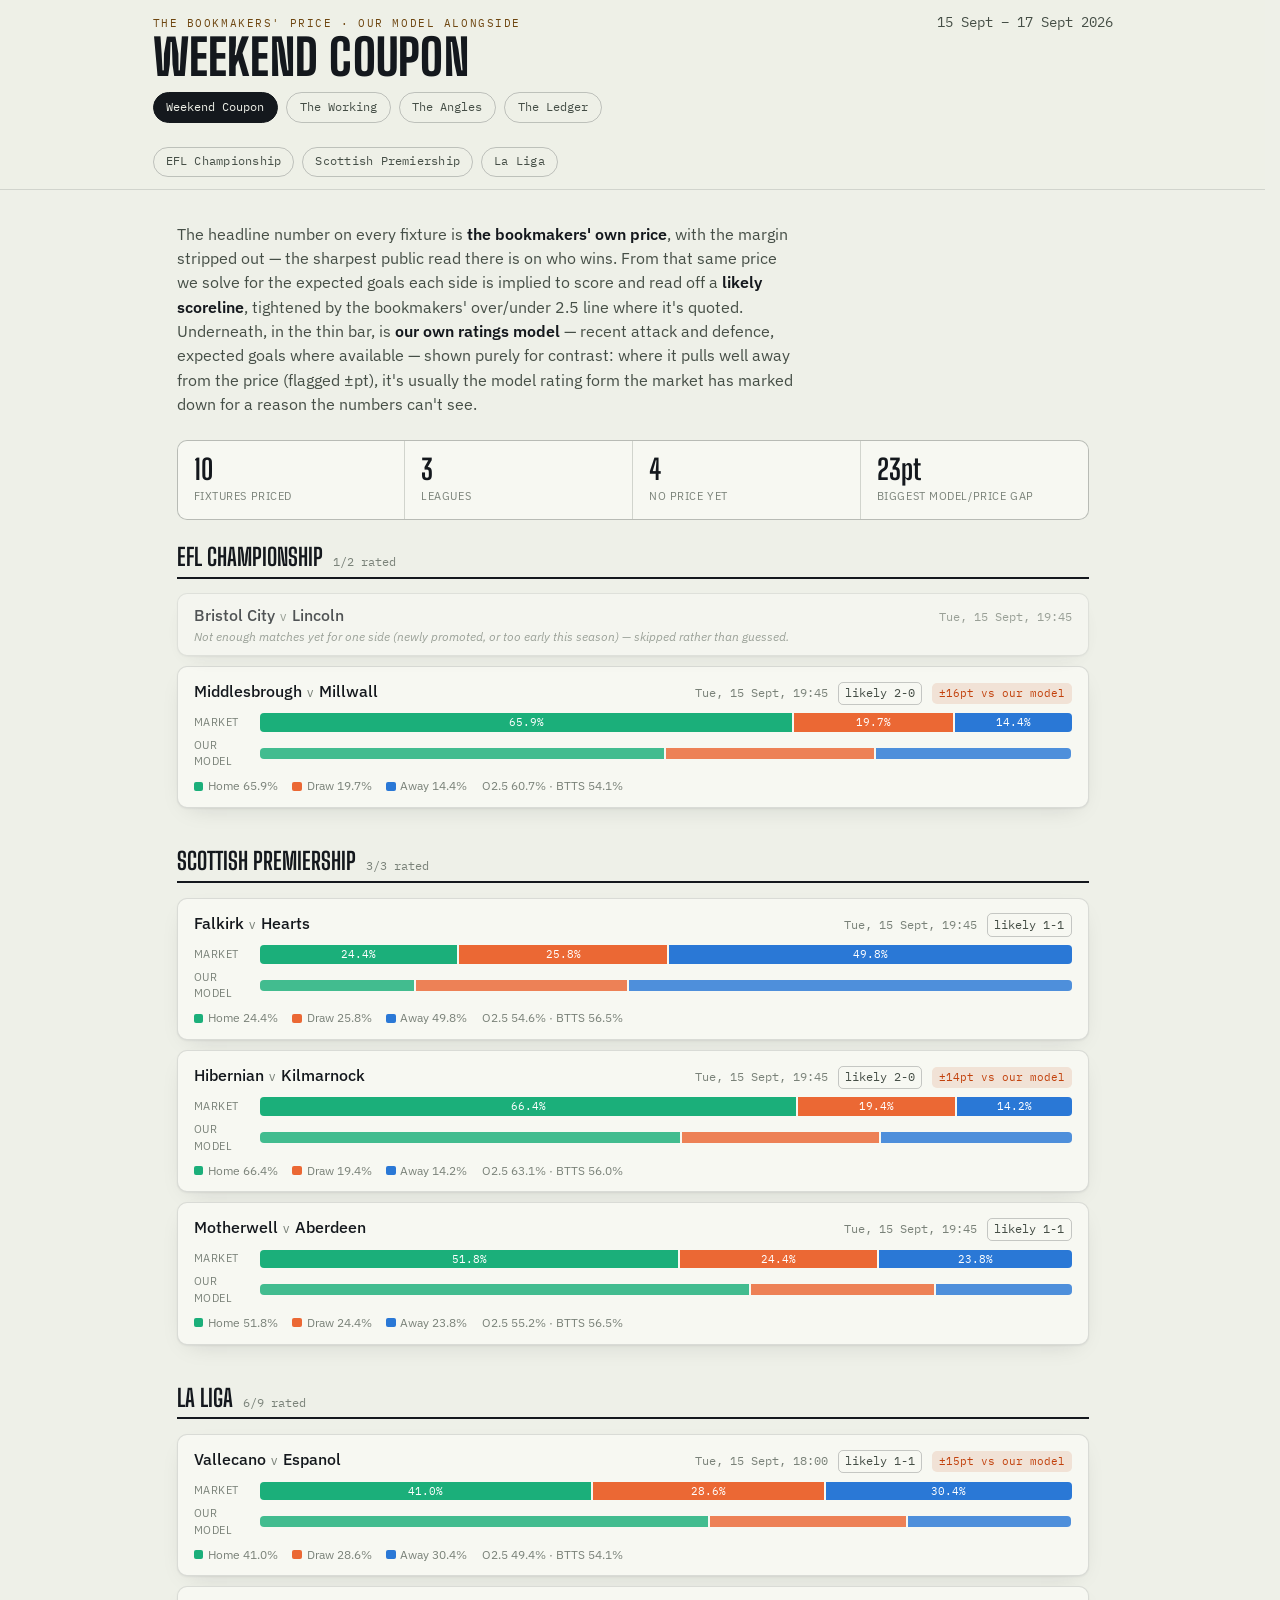
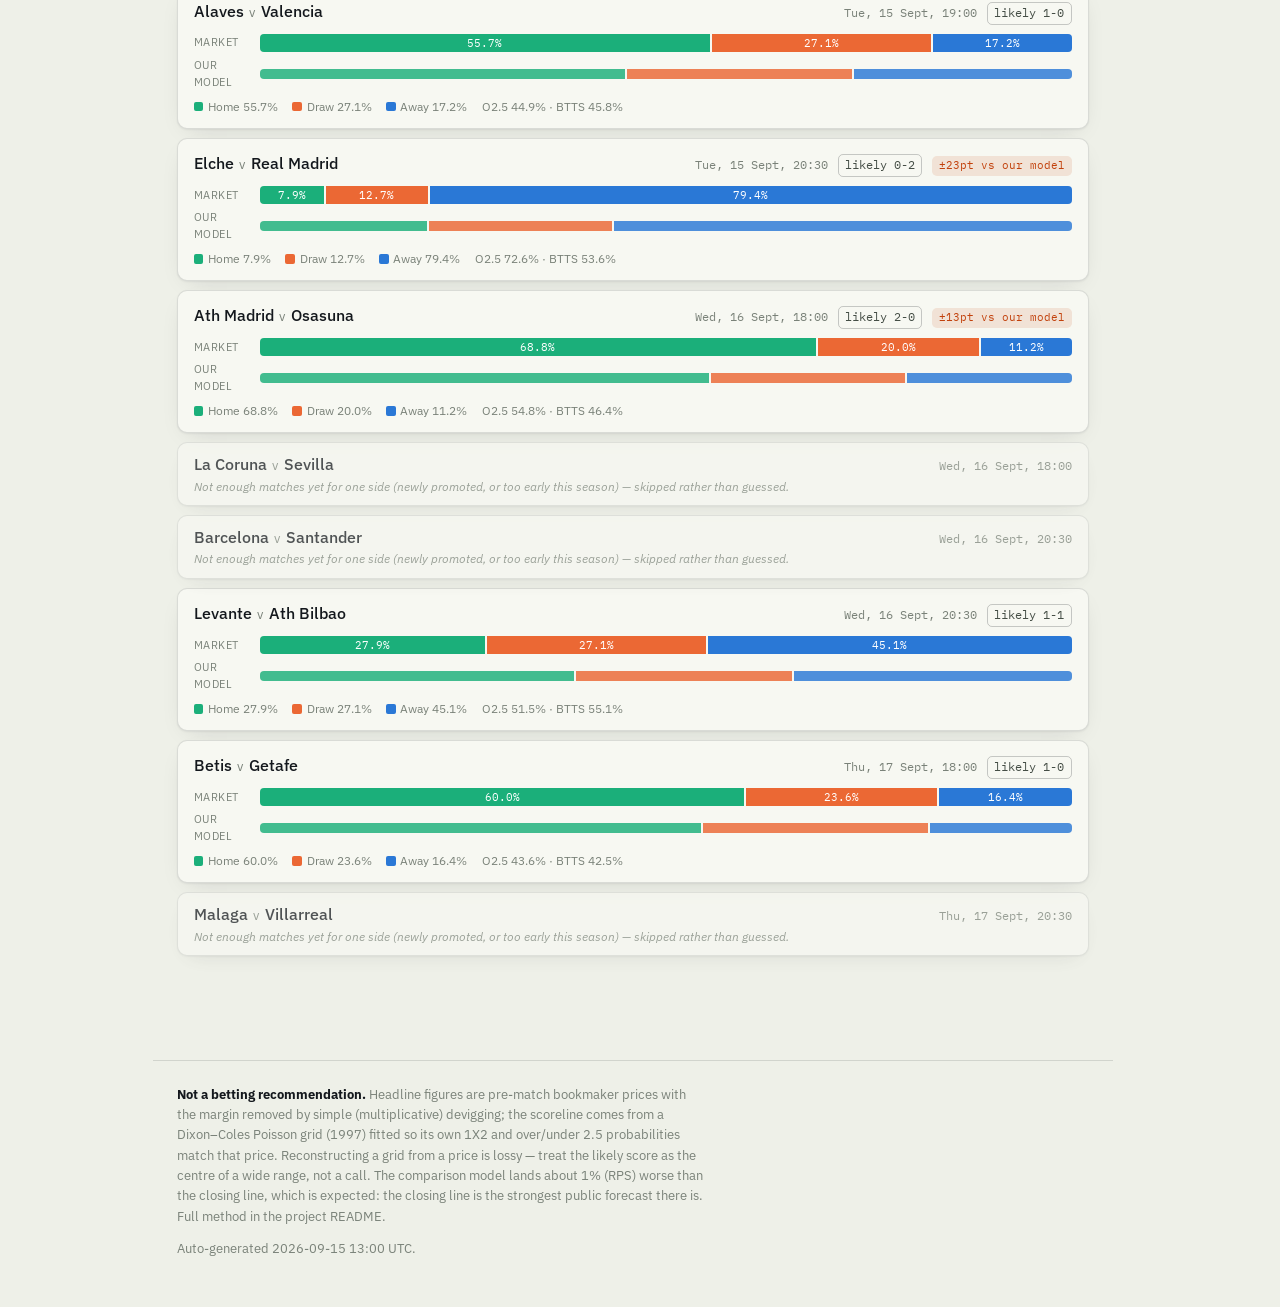
==== commit 0b6a52a2: "Auto-update weekend pages [skip ci]" ====
--- a/docs/index.html
+++ b/docs/index.html
@@ -475,11 +475,11 @@
     with the bookmaker's margin removed, for comparison only. Full numbers in the project
     README.
   </p>
-  <p style="margin-top:0.75rem">Auto-generated 2026-09-12 11:25 UTC.</p>
+  <p style="margin-top:0.75rem">Auto-generated 2026-09-15 13:00 UTC.</p>
 </footer>
 
 <script>
-  const DATA = [{"league":"Bundesliga","date":"2026-09-12T14:30","home":"Augsburg","away":"Leverkusen","unrated":false,"source":"market","homePred":1.36,"awayPred":2.12,"score":"1-1","pHome":23.4,"pDraw":23.4,"pAway":53.2,"over25":66.8,"btts":65.4,"note":"","mHome":25.1,"mDraw":22.7,"mAway":52.2},{"league":"Bundesliga","date":"2026-09-12T14:30","home":"Mainz","away":"Ein Frankfurt","unrated":false,"source":"market","homePred":1.91,"awayPred":1.4,"score":"1-1","pHome":48.5,"pDraw":23.7,"pAway":27.8,"over25":63.5,"btts":64.1,"note":"","mHome":47.7,"mDraw":23.6,"mAway":28.6},{"league":"Bundesliga","date":"2026-09-12T14:30","home":"Dortmund","away":"Paderborn","unrated":true},{"league":"Bundesliga","date":"2026-09-12T14:30","home":"Freiburg","away":"M'gladbach","unrated":false,"source":"market","homePred":2.05,"awayPred":1.15,"score":"1-1","pHome":56.9,"pDraw":22.0,"pAway":21.1,"over25":61.3,"btts":59.7,"note":"","mHome":46.8,"mDraw":26.2,"mAway":27.0},{"league":"Bundesliga","date":"2026-09-12T14:30","home":"Hoffenheim","away":"Stuttgart","unrated":false,"source":"market","homePred":1.89,"awayPred":1.78,"score":"1-1","pHome":40.3,"pDraw":23.7,"pAway":36.0,"over25":70.3,"btts":70.6,"note":"","mHome":36.7,"mDraw":23.7,"mAway":39.5},{"league":"Bundesliga","date":"2026-09-12T17:30","home":"FC Koln","away":"Werder Bremen","unrated":false,"source":"market","homePred":1.8,"awayPred":1.38,"score":"1-1","pHome":46.3,"pDraw":25.0,"pAway":28.8,"over25":60.8,"btts":62.4,"note":"","mHome":47.5,"mDraw":24.9,"mAway":27.6},{"league":"Bundesliga","date":"2026-09-13T14:30","home":"RB Leipzig","away":"Hamburg","unrated":false,"source":"market","homePred":2.52,"awayPred":0.97,"score":"2-0","pHome":69.3,"pDraw":18.9,"pAway":11.8,"over25":67.0,"btts":57.3,"note":"","mHome":67.2,"mDraw":18.1,"mAway":14.7},{"league":"Bundesliga","date":"2026-09-13T16:30","home":"Elversberg","away":"Bayern Munich","unrated":true},{"league":"Premier League","date":"2026-09-12T15:00","home":"Liverpool","away":"Fulham","unrated":false,"source":"market","homePred":2.33,"awayPred":0.98,"score":"2-0","pHome":66.2,"pDraw":18.8,"pAway":15.0,"over25":63.4,"btts":56.5,"note":"home availability 71% (12 flagged, 0.91), away availability 90% (3 flagged, 0.97)","mHome":54.7,"mDraw":24.5,"mAway":20.8},{"league":"Premier League","date":"2026-09-12T15:00","home":"Crystal Palace","away":"Ipswich","unrated":false,"source":"market","homePred":1.73,"awayPred":1.1,"score":"1-1","pHome":51.0,"pDraw":24.8,"pAway":24.2,"over25":53.0,"btts":54.9,"note":"home availability 72% (10 flagged, 0.91), away availability 75% (9 flagged, 0.92)","mHome":64.4,"mDraw":21.2,"mAway":14.4},{"league":"Premier League","date":"2026-09-12T15:00","home":"Chelsea","away":"Hull","unrated":true},{"league":"Premier League","date":"2026-09-12T15:00","home":"Bournemouth","away":"Brentford","unrated":false,"source":"market","homePred":1.53,"awayPred":1.46,"score":"1-1","pHome":38.2,"pDraw":26.5,"pAway":35.3,"over25":56.5,"btts":60.0,"note":"home availability 79% (6 flagged, 0.94), away availability 81% (5 flagged, 0.94)","mHome":46.2,"mDraw":24.9,"mAway":28.9},{"league":"Premier League","date":"2026-09-12T15:00","home":"Aston Villa","away":"Nott'm Forest","unrated":false,"source":"market","homePred":1.49,"awayPred":1.18,"score":"1-1","pHome":43.0,"pDraw":27.8,"pAway":29.1,"over25":48.8,"btts":53.3,"note":"home availability 68% (12 flagged, 0.90), away availability 81% (6 flagged, 0.94)","mHome":48.2,"mDraw":26.9,"mAway":24.9},{"league":"Premier League","date":"2026-09-12T17:30","home":"Tottenham","away":"Everton","unrated":false,"source":"market","homePred":1.58,"awayPred":1.1,"score":"1-1","pHome":47.4,"pDraw":26.3,"pAway":26.3,"over25":49.1,"btts":52.8,"note":"home availability 66% (15 flagged, 0.90), away availability 86% (4 flagged, 0.96)","mHome":39.2,"mDraw":29.8,"mAway":31.0},{"league":"Premier League","date":"2026-09-12T20:00","home":"Sunderland","away":"Arsenal","unrated":false,"source":"market","homePred":0.68,"awayPred":1.87,"score":"0-1","pHome":12.7,"pDraw":23.2,"pAway":64.2,"over25":46.0,"btts":41.8,"note":"home availability 78% (7 flagged, 0.93), away availability 76% (8 flagged, 0.93)","mHome":15.3,"mDraw":25.9,"mAway":58.7},{"league":"Premier League","date":"2026-09-13T14:00","home":"Coventry","away":"Brighton","unrated":true},{"league":"Premier League","date":"2026-09-13T16:30","home":"Man United","away":"Man City","unrated":false,"source":"market","homePred":1.43,"awayPred":1.82,"score":"1-1","pHome":29.4,"pDraw":25.1,"pAway":45.5,"over25":62.1,"btts":63.6,"note":"home availability 78% (9 flagged, 0.94), away availability 77% (8 flagged, 0.93)","mHome":34.4,"mDraw":26.5,"mAway":39.1},{"league":"Premier League","date":"2026-09-14T20:00","home":"Leeds","away":"Newcastle","unrated":false,"source":"market","homePred":1.5,"awayPred":1.34,"score":"1-1","pHome":39.9,"pDraw":27.1,"pAway":33.0,"over25":53.0,"btts":57.1,"note":"home availability 76% (8 flagged, 0.93), away availability 75% (9 flagged, 0.92)","mHome":41.8,"mDraw":26.5,"mAway":31.7},{"league":"EFL Championship","date":"2026-09-12T12:30","home":"West Brom","away":"QPR","unrated":false,"source":"market","homePred":1.62,"awayPred":1.16,"score":"1-1","pHome":46.1,"pDraw":28.1,"pAway":25.8,"over25":51.5,"btts":54.8,"note":"","mHome":43.8,"mDraw":28.2,"mAway":28.0},{"league":"EFL Championship","date":"2026-09-12T12:30","home":"Derby","away":"Birmingham","unrated":false,"source":"market","homePred":1.08,"awayPred":1.45,"score":"1-1","pHome":27.4,"pDraw":28.2,"pAway":44.4,"over25":45.3,"btts":50.2,"note":"","mHome":33.3,"mDraw":28.5,"mAway":38.2},{"league":"EFL Championship","date":"2026-09-12T12:30","home":"Bolton","away":"Cardiff","unrated":true},{"league":"EFL Championship","date":"2026-09-12T15:00","home":"Charlton","away":"Portsmouth","unrated":false,"source":"market","homePred":1.2,"awayPred":1.24,"score":"1-1","pHome":34.2,"pDraw":29.8,"pAway":36.0,"over25":43.2,"btts":49.5,"note":"","mHome":34.9,"mDraw":28.8,"mAway":36.3},{"league":"EFL Championship","date":"2026-09-12T15:00","home":"Blackburn","away":"Millwall","unrated":false,"source":"market","homePred":1.34,"awayPred":1.38,"score":"1-1","pHome":34.6,"pDraw":29.2,"pAway":36.3,"over25":50.0,"btts":54.9,"note":"","mHome":34.0,"mDraw":30.5,"mAway":35.5},{"league":"EFL Championship","date":"2026-09-12T15:00","home":"Southampton","away":"Bristol City","unrated":false,"source":"market","homePred":2.03,"awayPred":1.1,"score":"1-1","pHome":57.4,"pDraw":23.1,"pAway":19.5,"over25":59.7,"btts":57.9,"note":"","mHome":52.9,"mDraw":24.0,"mAway":23.1},{"league":"EFL Championship","date":"2026-09-12T15:00","home":"Middlesbrough","away":"Norwich","unrated":false,"source":"market","homePred":1.93,"awayPred":1.25,"score":"1-1","pHome":51.8,"pDraw":23.8,"pAway":24.4,"over25":60.7,"btts":61.0,"note":"","mHome":48.1,"mDraw":24.9,"mAway":27.1},{"league":"EFL Championship","date":"2026-09-12T15:00","home":"Preston","away":"Lincoln","unrated":true},{"league":"EFL Championship","date":"2026-09-12T15:00","home":"Swansea","away":"Burnley","unrated":false,"source":"market","homePred":1.55,"awayPred":1.19,"score":"1-1","pHome":44.4,"pDraw":27.4,"pAway":28.2,"over25":50.8,"btts":54.7,"note":"","mHome":37.9,"mDraw":29.2,"mAway":32.9},{"league":"EFL Championship","date":"2026-09-12T15:00","home":"Watford","away":"Stoke","unrated":false,"source":"market","homePred":1.47,"awayPred":1.22,"score":"1-1","pHome":41.5,"pDraw":28.3,"pAway":30.1,"over25":49.4,"btts":54.1,"note":"","mHome":47.2,"mDraw":26.2,"mAway":26.6},{"league":"EFL Championship","date":"2026-09-13T12:00","home":"Sheffield United","away":"Wolves","unrated":true},{"league":"Ligue 1","date":"2026-09-12T16:15","home":"Strasbourg","away":"Monaco","unrated":false,"source":"market","homePred":1.42,"awayPred":1.74,"score":"1-1","pHome":30.6,"pDraw":25.3,"pAway":44.1,"over25":60.4,"btts":62.4,"note":"","mHome":36.3,"mDraw":25.0,"mAway":38.8},{"league":"Ligue 1","date":"2026-09-12T19:45","home":"Paris FC","away":"Lyon","unrated":false,"source":"market","homePred":1.5,"awayPred":1.5,"score":"1-1","pHome":36.9,"pDraw":26.2,"pAway":36.9,"over25":56.8,"btts":60.2,"note":"","mHome":36.4,"mDraw":25.5,"mAway":38.1},{"league":"Ligue 1","date":"2026-09-12T19:45","home":"Le Havre","away":"Angers","unrated":false,"source":"market","homePred":1.31,"awayPred":1.22,"score":"1-1","pHome":37.3,"pDraw":29.7,"pAway":33.0,"over25":45.3,"btts":51.1,"note":"","mHome":46.6,"mDraw":27.7,"mAway":25.8},{"league":"Ligue 1","date":"2026-09-12T19:45","home":"Lorient","away":"Toulouse","unrated":false,"source":"market","homePred":1.34,"awayPred":1.31,"score":"1-1","pHome":36.2,"pDraw":29.3,"pAway":34.6,"over25":48.5,"btts":53.7,"note":"","mHome":36.4,"mDraw":28.8,"mAway":34.8},{"league":"Ligue 1","date":"2026-09-12T19:45","home":"Auxerre","away":"Nice","unrated":false,"source":"market","homePred":1.34,"awayPred":1.31,"score":"1-1","pHome":36.3,"pDraw":28.9,"pAway":34.7,"over25":48.4,"btts":53.7,"note":"","mHome":36.0,"mDraw":27.5,"mAway":36.5},{"league":"Ligue 1","date":"2026-09-13T14:00","home":"Lille","away":"Troyes","unrated":true},{"league":"Ligue 1","date":"2026-09-13T16:15","home":"Le Mans","away":"Lens","unrated":true},{"league":"Ligue 1","date":"2026-09-13T19:45","home":"Brest","away":"Paris SG","unrated":false,"source":"market","homePred":0.83,"awayPred":2.66,"score":"0-2","pHome":8.6,"pDraw":16.5,"pAway":74.8,"over25":66.9,"btts":52.5,"note":"","mHome":14.8,"mDraw":19.6,"mAway":65.6},{"league":"Serie A","date":"2026-09-12T14:00","home":"Genoa","away":"Frosinone","unrated":false,"source":"market","homePred":1.54,"awayPred":1.12,"score":"1-1","pHome":45.1,"pDraw":28.7,"pAway":26.3,"over25":48.8,"btts":52.9,"note":"","mHome":41.1,"mDraw":27.7,"mAway":31.2},{"league":"Serie A","date":"2026-09-12T17:00","home":"Lazio","away":"Milan","unrated":false,"source":"market","homePred":1.04,"awayPred":1.35,"score":"1-1","pHome":28.0,"pDraw":29.7,"pAway":42.3,"over25":41.8,"btts":47.6,"note":"","mHome":32.0,"mDraw":28.3,"mAway":39.7},{"league":"Serie A","date":"2026-09-12T19:45","home":"Atalanta","away":"Cagliari","unrated":false,"source":"market","homePred":1.86,"awayPred":0.82,"score":"1-0","pHome":60.5,"pDraw":23.7,"pAway":15.8,"over25":49.1,"btts":47.1,"note":"","mHome":59.4,"mDraw":22.3,"mAway":18.3},{"league":"Serie A","date":"2026-09-13T14:00","home":"Lecce","away":"Monza","unrated":false,"source":"market","homePred":1.21,"awayPred":1.18,"score":"1-1","pHome":35.3,"pDraw":30.7,"pAway":34.0,"over25":41.6,"btts":48.2,"note":"","mHome":40.9,"mDraw":30.0,"mAway":29.1},{"league":"Serie A","date":"2026-09-13T17:00","home":"Napoli","away":"Bologna","unrated":false,"source":"market","homePred":1.63,"awayPred":0.9,"score":"1-0","pHome":53.2,"pDraw":26.6,"pAway":20.2,"over25":45.3,"btts":47.4,"note":"","mHome":45.9,"mDraw":29.8,"mAway":24.2},{"league":"Serie A","date":"2026-09-13T19:45","home":"Sassuolo","away":"Juventus","unrated":false,"source":"market","homePred":0.93,"awayPred":1.88,"score":"0-1","pHome":18.0,"pDraw":23.6,"pAway":58.4,"over25":52.4,"btts":51.2,"note":"","mHome":16.2,"mDraw":23.0,"mAway":60.8},{"league":"Serie A","date":"2026-09-14T17:30","home":"Torino","away":"Roma","unrated":false,"source":"market","homePred":0.88,"awayPred":1.93,"score":"0-1","pHome":15.8,"pDraw":23.7,"pAway":60.5,"over25":52.3,"btts":49.9,"note":"","mHome":23.3,"mDraw":26.0,"mAway":50.7},{"league":"Serie A","date":"2026-09-14T17:30","home":"Como","away":"Parma","unrated":false,"source":"market","homePred":2.39,"awayPred":0.56,"score":"2-0","pHome":76.7,"pDraw":17.0,"pAway":6.2,"over25":55.5,"btts":38.9,"note":"","mHome":66.3,"mDraw":21.5,"mAway":12.1},{"league":"Serie A","date":"2026-09-14T19:45","home":"Inter","away":"Udinese","unrated":false,"source":"market","homePred":2.5,"awayPred":0.7,"score":"2-0","pHome":75.4,"pDraw":16.6,"pAway":8.0,"over25":61.1,"btts":46.1,"note":"","mHome":69.2,"mDraw":19.0,"mAway":11.8},{"league":"Primeira Liga","date":"2026-09-12T15:30","home":"Nacional","away":"Alverca","unrated":false,"source":"market","homePred":1.3,"awayPred":1.27,"score":"1-1","pHome":36.7,"pDraw":27.7,"pAway":35.6,"over25":46.5,"btts":52.1,"note":"","mHome":47.1,"mDraw":25.8,"mAway":27.1},{"league":"Primeira Liga","date":"2026-09-12T18:00","home":"Casa Pia","away":"Porto","unrated":false,"source":"market","homePred":0.57,"awayPred":2.31,"score":"0-2","pHome":9.2,"pDraw":15.3,"pAway":75.5,"over25":54.1,"btts":39.2,"note":"","mHome":12.2,"mDraw":22.5,"mAway":65.2},{"league":"Primeira Liga","date":"2026-09-12T20:30","home":"Academico Viseu","away":"Guimaraes","unrated":true},{"league":"Primeira Liga","date":"2026-09-13T18:00","home":"Arouca","away":"Santa Clara","unrated":false,"source":"market","homePred":1.2,"awayPred":1.16,"score":"1-1","pHome":36.3,"pDraw":29.2,"pAway":34.6,"over25":41.1,"btts":47.8,"note":"","mHome":35.0,"mDraw":30.2,"mAway":34.7},{"league":"Primeira Liga","date":"2026-09-13T18:00","home":"Benfica","away":"Gil Vicente","unrated":false,"source":"market","homePred":2.79,"awayPred":0.51,"score":"2-0","pHome":83.3,"pDraw":12.3,"pAway":4.4,"over25":63.1,"btts":37.4,"note":"","mHome":61.3,"mDraw":22.1,"mAway":16.6},{"league":"Primeira Liga","date":"2026-09-13T20:30","home":"Famalicao","away":"Sp Lisbon","unrated":false,"source":"market","homePred":0.88,"awayPred":1.99,"score":"0-1","pHome":15.5,"pDraw":22.7,"pAway":61.7,"over25":53.5,"btts":50.3,"note":"","mHome":21.4,"mDraw":25.1,"mAway":53.4},{"league":"Primeira Liga","date":"2026-09-14T18:45","home":"Rio Ave","away":"Estrela","unrated":false,"source":"market","homePred":1.22,"awayPred":1.31,"score":"1-1","pHome":33.7,"pDraw":28.5,"pAway":37.8,"over25":45.4,"btts":51.2,"note":"","mHome":37.2,"mDraw":26.8,"mAway":36.1},{"league":"Primeira Liga","date":"2026-09-14T20:15","home":"Moreirense","away":"Maritimo","unrated":true},{"league":"Primeira Liga","date":"2026-09-14T20:45","home":"Sp Braga","away":"Estoril","unrated":false,"source":"market","homePred":2.06,"awayPred":0.87,"score":"1-0","pHome":63.3,"pDraw":22.5,"pAway":14.2,"over25":55.2,"btts":50.7,"note":"","mHome":54.5,"mDraw":24.3,"mAway":21.2},{"league":"La Liga","date":"2026-09-12T13:00","home":"Santander","away":"Alaves","unrated":true},{"league":"La Liga","date":"2026-09-12T15:15","home":"Osasuna","away":"Espanol","unrated":false,"source":"market","homePred":1.4,"awayPred":1.01,"score":"1-0","pHome":44.1,"pDraw":30.6,"pAway":25.3,"over25":42.2,"btts":47.6,"note":"","mHome":52.6,"mDraw":26.0,"mAway":21.4},{"league":"La Liga","date":"2026-09-12T17:30","home":"Ath Bilbao","away":"Elche","unrated":false,"source":"market","homePred":2.17,"awayPred":0.8,"score":"2-0","pHome":67.5,"pDraw":19.9,"pAway":12.6,"over25":56.0,"btts":48.6,"note":"","mHome":61.5,"mDraw":22.6,"mAway":15.9},{"league":"La Liga","date":"2026-09-12T20:00","home":"Real Madrid","away":"Vallecano","unrated":false,"source":"market","homePred":3.24,"awayPred":0.69,"score":"3-0","pHome":84.9,"pDraw":10.1,"pAway":5.0,"over25":74.5,"btts":47.8,"note":"","mHome":64.6,"mDraw":20.2,"mAway":15.3},{"league":"La Liga","date":"2026-09-13T13:00","home":"Celta","away":"Malaga","unrated":true},{"league":"La Liga","date":"2026-09-13T15:15","home":"Levante","away":"Barcelona","unrated":false,"source":"market","homePred":0.77,"awayPred":3.18,"score":"0-3","pHome":5.5,"pDraw":11.8,"pAway":82.7,"over25":74.7,"btts":51.6,"note":"","mHome":24.5,"mDraw":21.6,"mAway":53.9},{"league":"La Liga","date":"2026-09-13T17:30","home":"Getafe","away":"La Coruna","unrated":true},{"league":"La Liga","date":"2026-09-13T20:00","home":"Sociedad","away":"Ath Madrid","unrated":false,"source":"market","homePred":1.43,"awayPred":1.56,"score":"1-1","pHome":33.6,"pDraw":26.9,"pAway":39.5,"over25":56.5,"btts":59.9,"note":"","mHome":37.0,"mDraw":25.7,"mAway":37.3},{"league":"La Liga","date":"2026-09-14T20:00","home":"Villarreal","away":"Betis","unrated":false,"source":"market","homePred":1.87,"awayPred":1.3,"score":"1-1","pHome":49.8,"pDraw":23.8,"pAway":26.4,"over25":60.5,"btts":61.4,"note":"","mHome":49.8,"mDraw":24.6,"mAway":25.6}];
+  const DATA = [{"league":"EFL Championship","date":"2026-09-15T19:45","home":"Bristol City","away":"Lincoln","unrated":true},{"league":"EFL Championship","date":"2026-09-15T19:45","home":"Middlesbrough","away":"Millwall","unrated":false,"source":"market","homePred":2.25,"awayPred":0.93,"score":"2-0","pHome":65.9,"pDraw":19.7,"pAway":14.4,"over25":60.7,"btts":54.1,"note":"","mHome":50.0,"mDraw":25.8,"mAway":24.2},{"league":"Scottish Premiership","date":"2026-09-15T19:45","home":"Falkirk","away":"Hearts","unrated":false,"source":"market","homePred":1.16,"awayPred":1.75,"score":"1-1","pHome":24.4,"pDraw":25.8,"pAway":49.8,"over25":54.6,"btts":56.5,"note":"","mHome":19.1,"mDraw":26.1,"mAway":54.9},{"league":"Scottish Premiership","date":"2026-09-15T19:45","home":"Hibernian","away":"Kilmarnock","unrated":false,"source":"market","homePred":2.33,"awayPred":0.97,"score":"2-0","pHome":66.4,"pDraw":19.4,"pAway":14.2,"over25":63.1,"btts":56.0,"note":"","mHome":52.0,"mDraw":24.4,"mAway":23.6},{"league":"Scottish Premiership","date":"2026-09-15T19:45","home":"Motherwell","away":"Aberdeen","unrated":false,"source":"market","homePred":1.8,"awayPred":1.13,"score":"1-1","pHome":51.8,"pDraw":24.4,"pAway":23.8,"over25":55.2,"btts":56.5,"note":"","mHome":60.5,"mDraw":22.7,"mAway":16.8},{"league":"La Liga","date":"2026-09-15T18:00","home":"Vallecano","away":"Espanol","unrated":false,"source":"market","homePred":1.46,"awayPred":1.23,"score":"1-1","pHome":41.0,"pDraw":28.6,"pAway":30.4,"over25":49.4,"btts":54.1,"note":"","mHome":55.5,"mDraw":24.3,"mAway":20.2},{"league":"La Liga","date":"2026-09-15T19:00","home":"Alaves","away":"Valencia","unrated":false,"source":"market","homePred":1.68,"awayPred":0.83,"score":"1-0","pHome":55.7,"pDraw":27.1,"pAway":17.2,"over25":44.9,"btts":45.8,"note":"","mHome":45.2,"mDraw":27.9,"mAway":26.9},{"league":"La Liga","date":"2026-09-15T20:30","home":"Elche","away":"Real Madrid","unrated":false,"source":"market","homePred":0.83,"awayPred":2.98,"score":"0-2","pHome":7.9,"pDraw":12.7,"pAway":79.4,"over25":72.6,"btts":53.6,"note":"","mHome":20.7,"mDraw":22.7,"mAway":56.6},{"league":"La Liga","date":"2026-09-16T18:00","home":"Ath Madrid","away":"Osasuna","unrated":false,"source":"market","homePred":2.18,"awayPred":0.74,"score":"2-0","pHome":68.8,"pDraw":20.0,"pAway":11.2,"over25":54.8,"btts":46.4,"note":"","mHome":55.6,"mDraw":23.9,"mAway":20.4},{"league":"La Liga","date":"2026-09-16T18:00","home":"La Coruna","away":"Sevilla","unrated":true},{"league":"La Liga","date":"2026-09-16T20:30","home":"Barcelona","away":"Santander","unrated":true},{"league":"La Liga","date":"2026-09-16T20:30","home":"Levante","away":"Ath Bilbao","unrated":false,"source":"market","homePred":1.19,"awayPred":1.58,"score":"1-1","pHome":27.9,"pDraw":27.1,"pAway":45.1,"over25":51.5,"btts":55.1,"note":"","mHome":38.9,"mDraw":26.8,"mAway":34.3},{"league":"La Liga","date":"2026-09-17T18:00","home":"Betis","away":"Getafe","unrated":false,"source":"market","homePred":1.73,"awayPred":0.73,"score":"1-0","pHome":60.0,"pDraw":23.6,"pAway":16.4,"over25":43.6,"btts":42.5,"note":"","mHome":54.7,"mDraw":27.8,"mAway":17.6},{"league":"La Liga","date":"2026-09-17T20:30","home":"Malaga","away":"Villarreal","unrated":true}];
 
   // Which forecast is the headline: 'market' (bookmakers' devigged price) or
   // 'model' (this repo's ratings). Set per fixture by scripts.render_coupon.
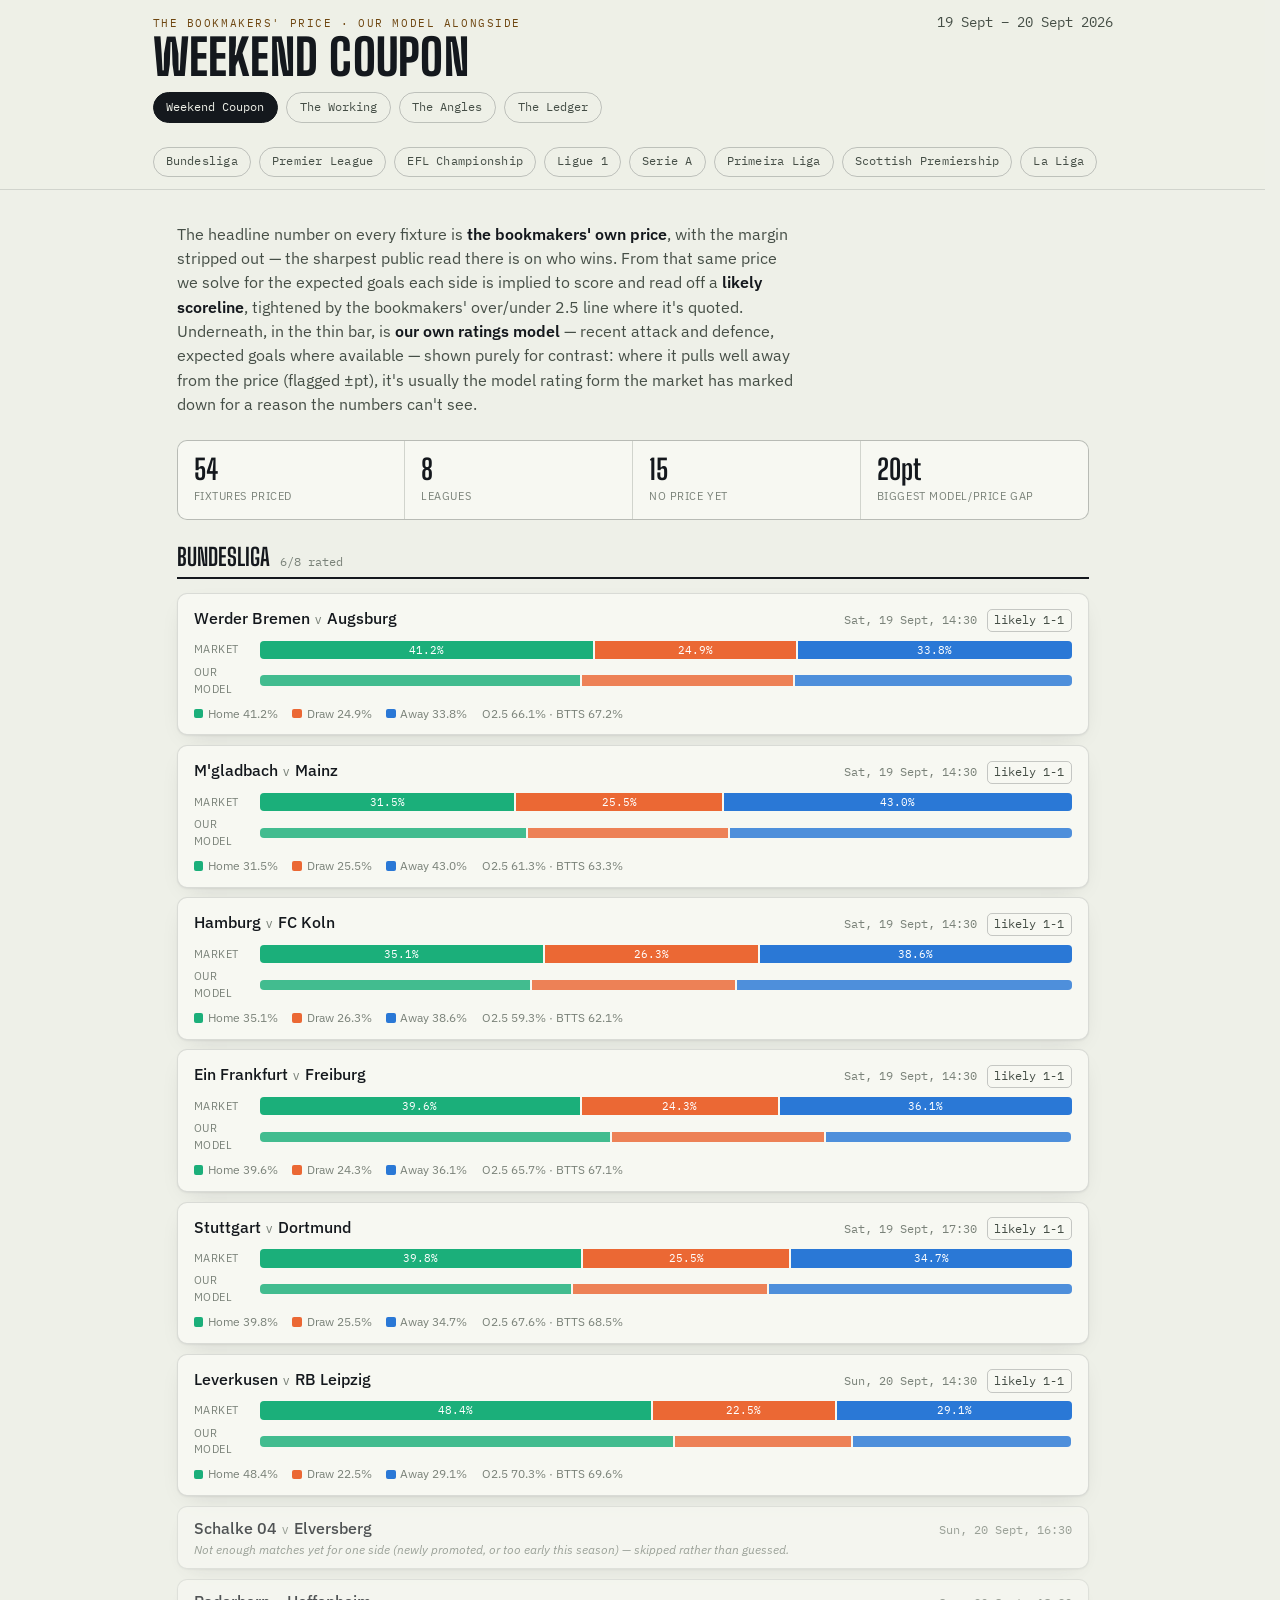
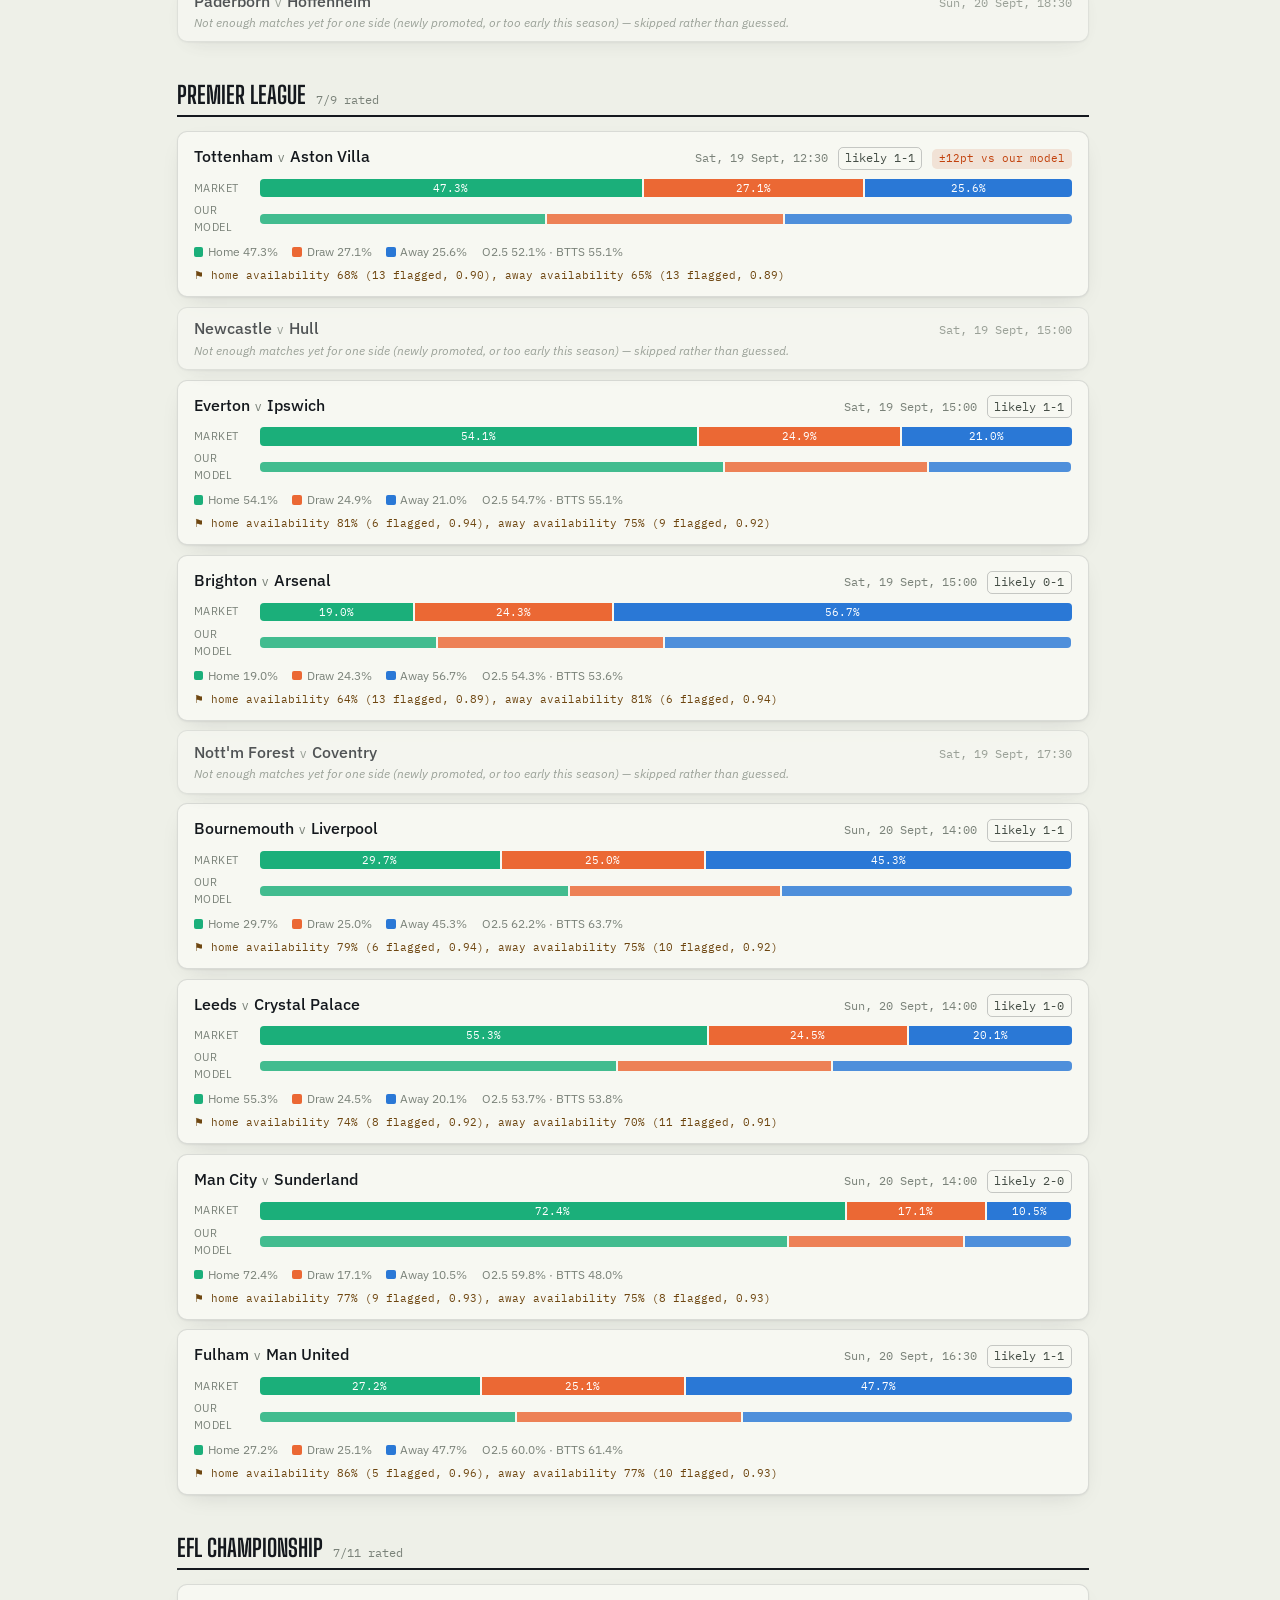
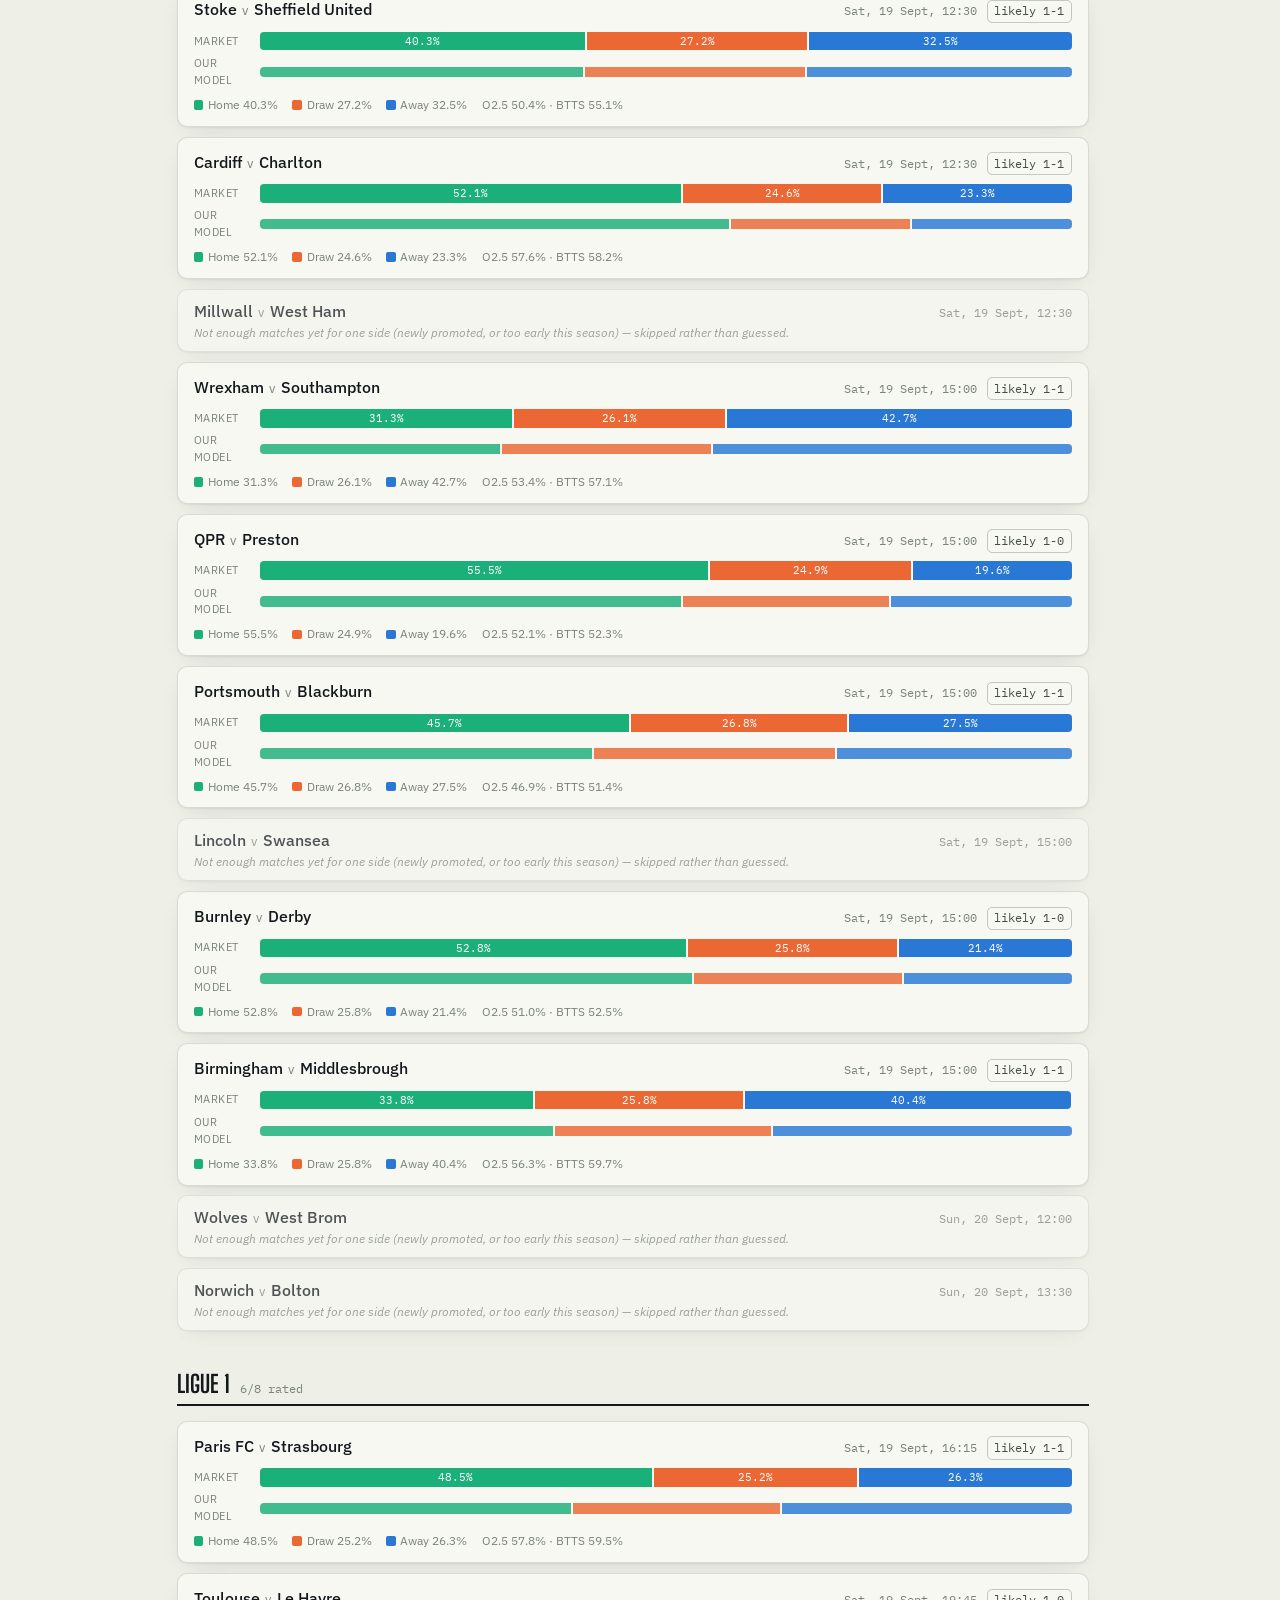
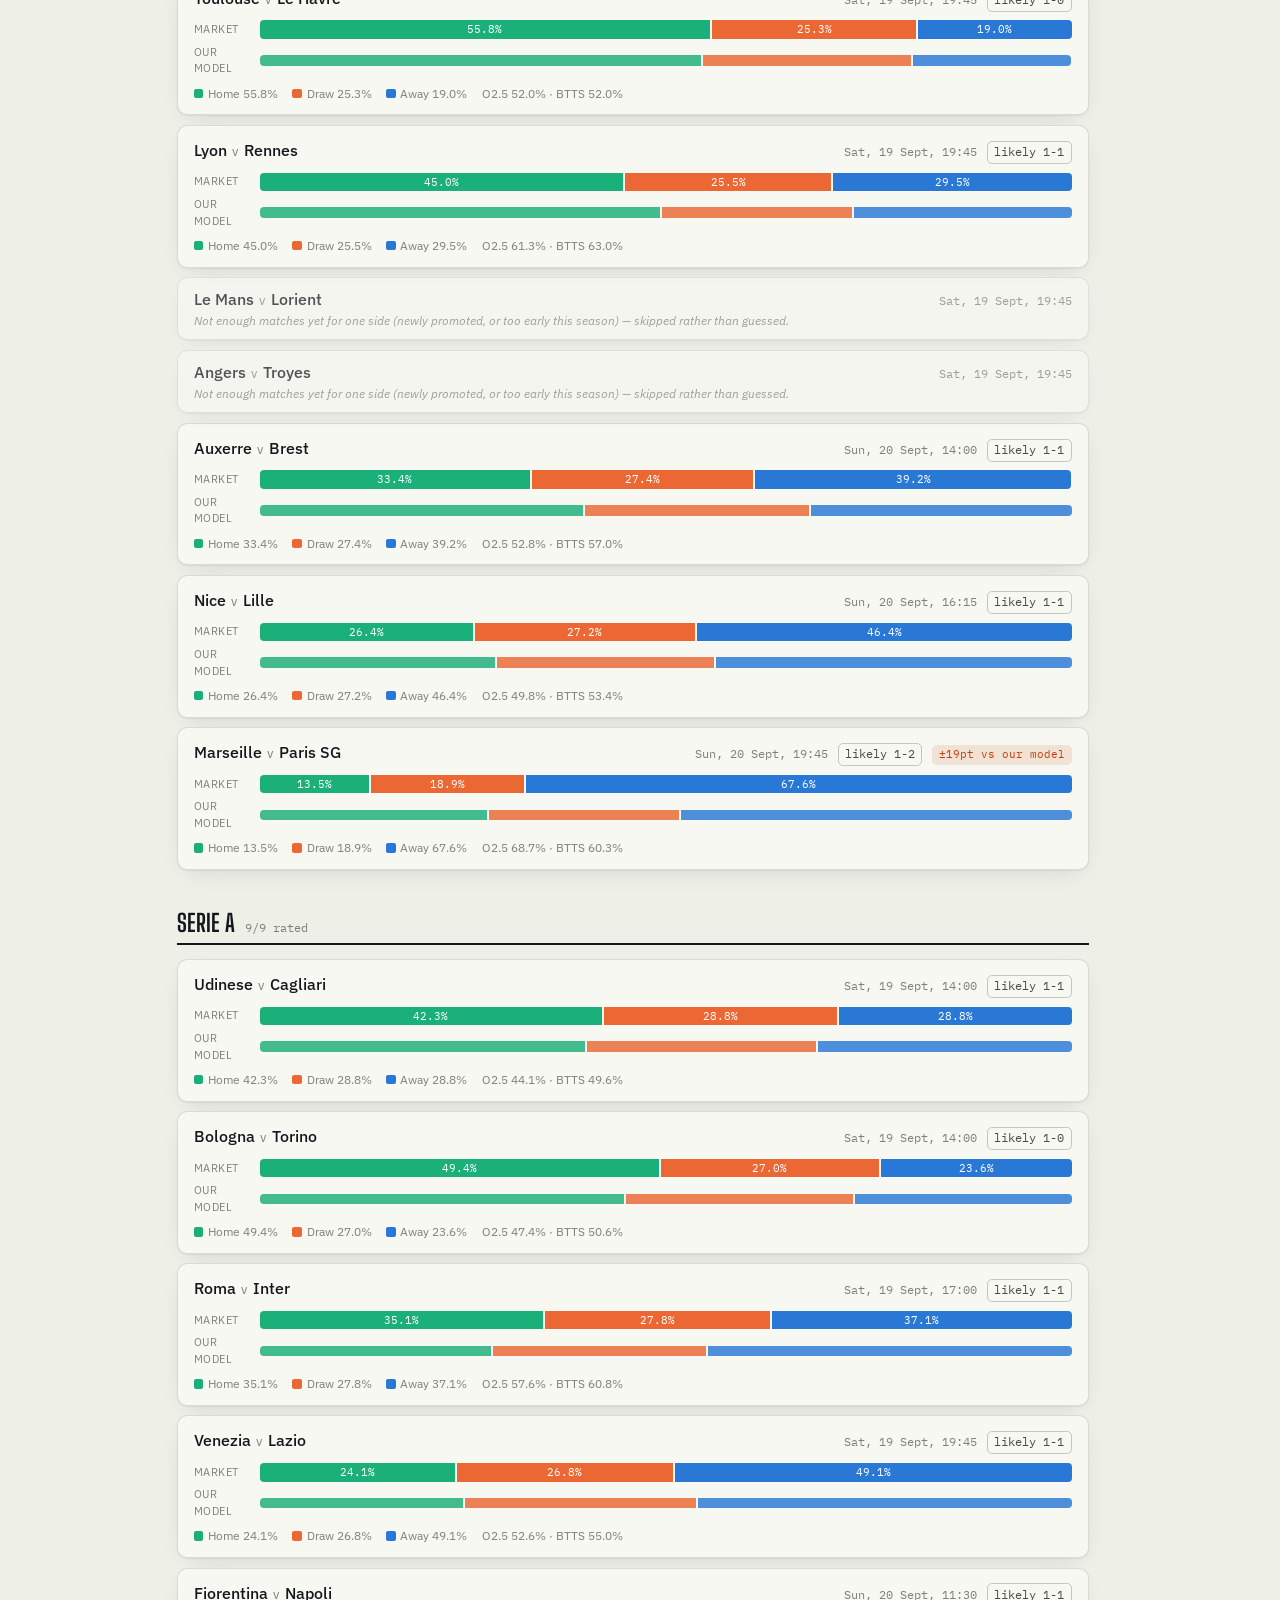
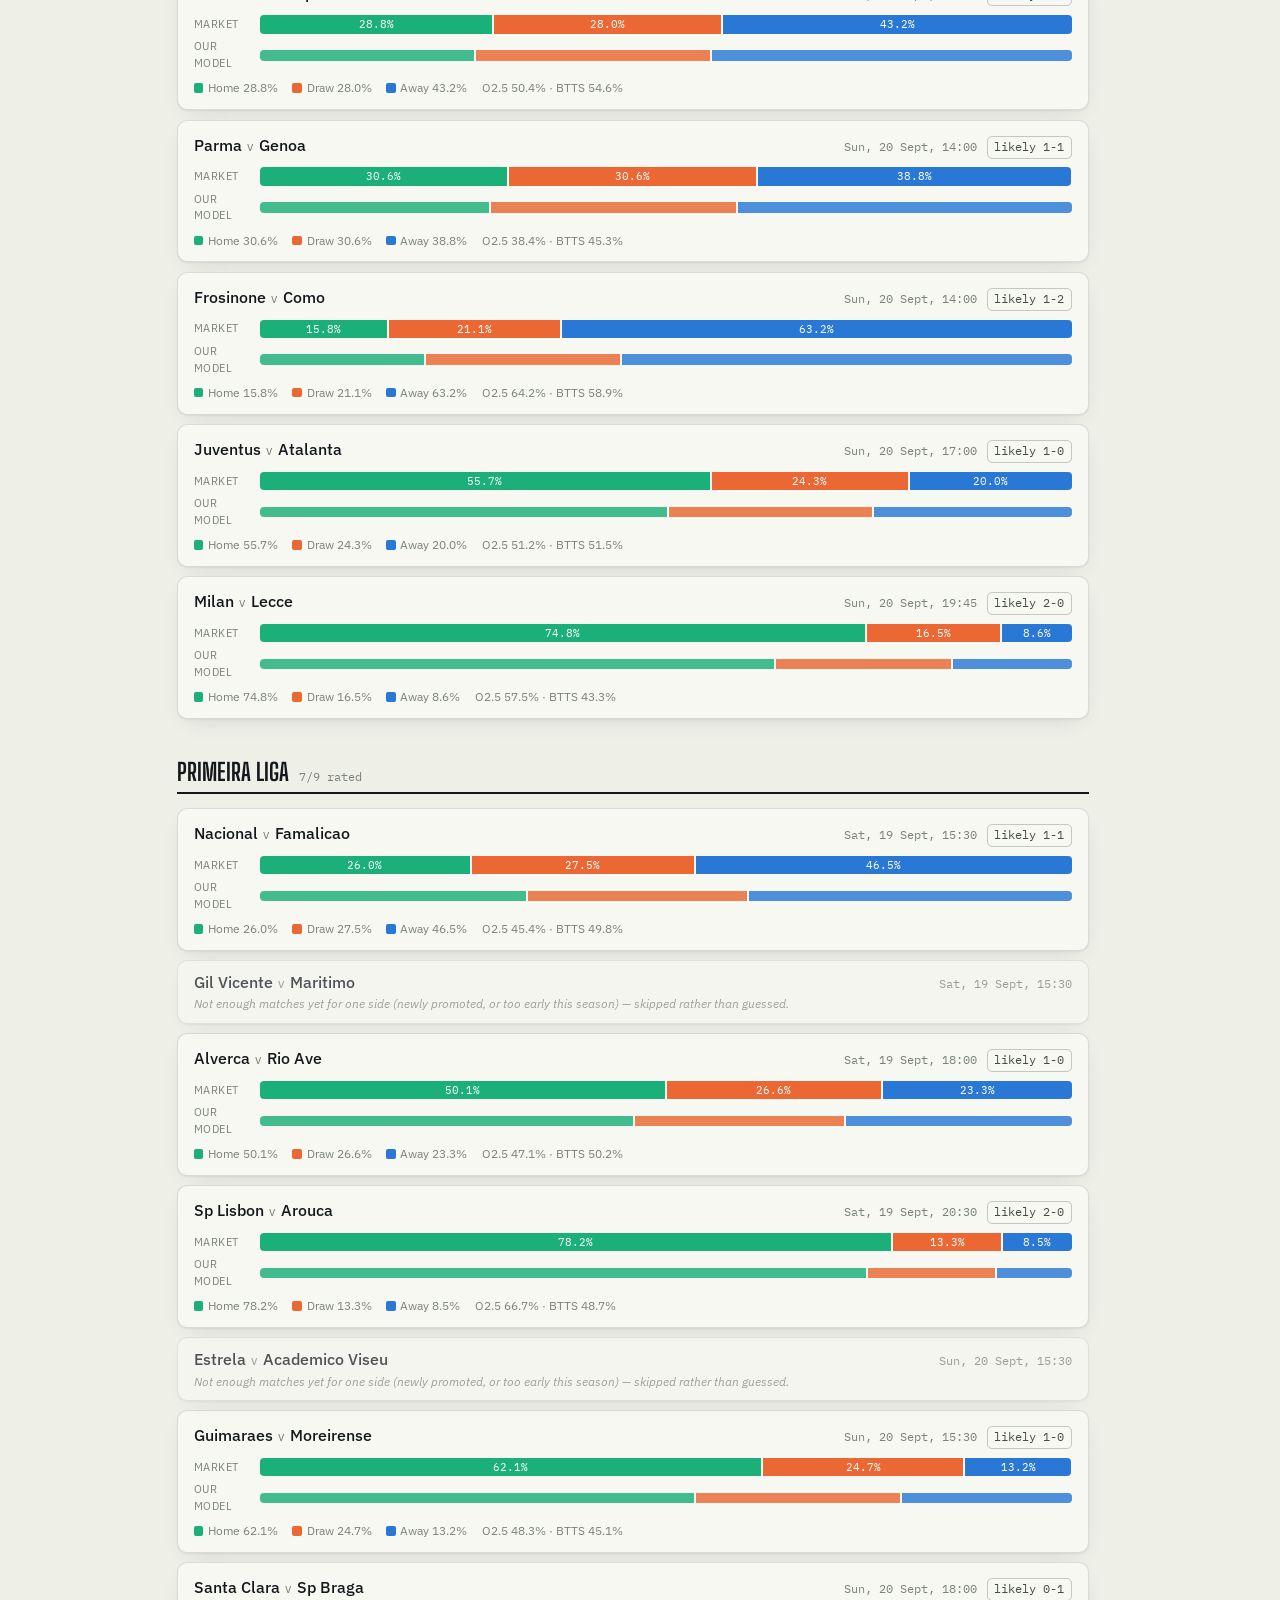
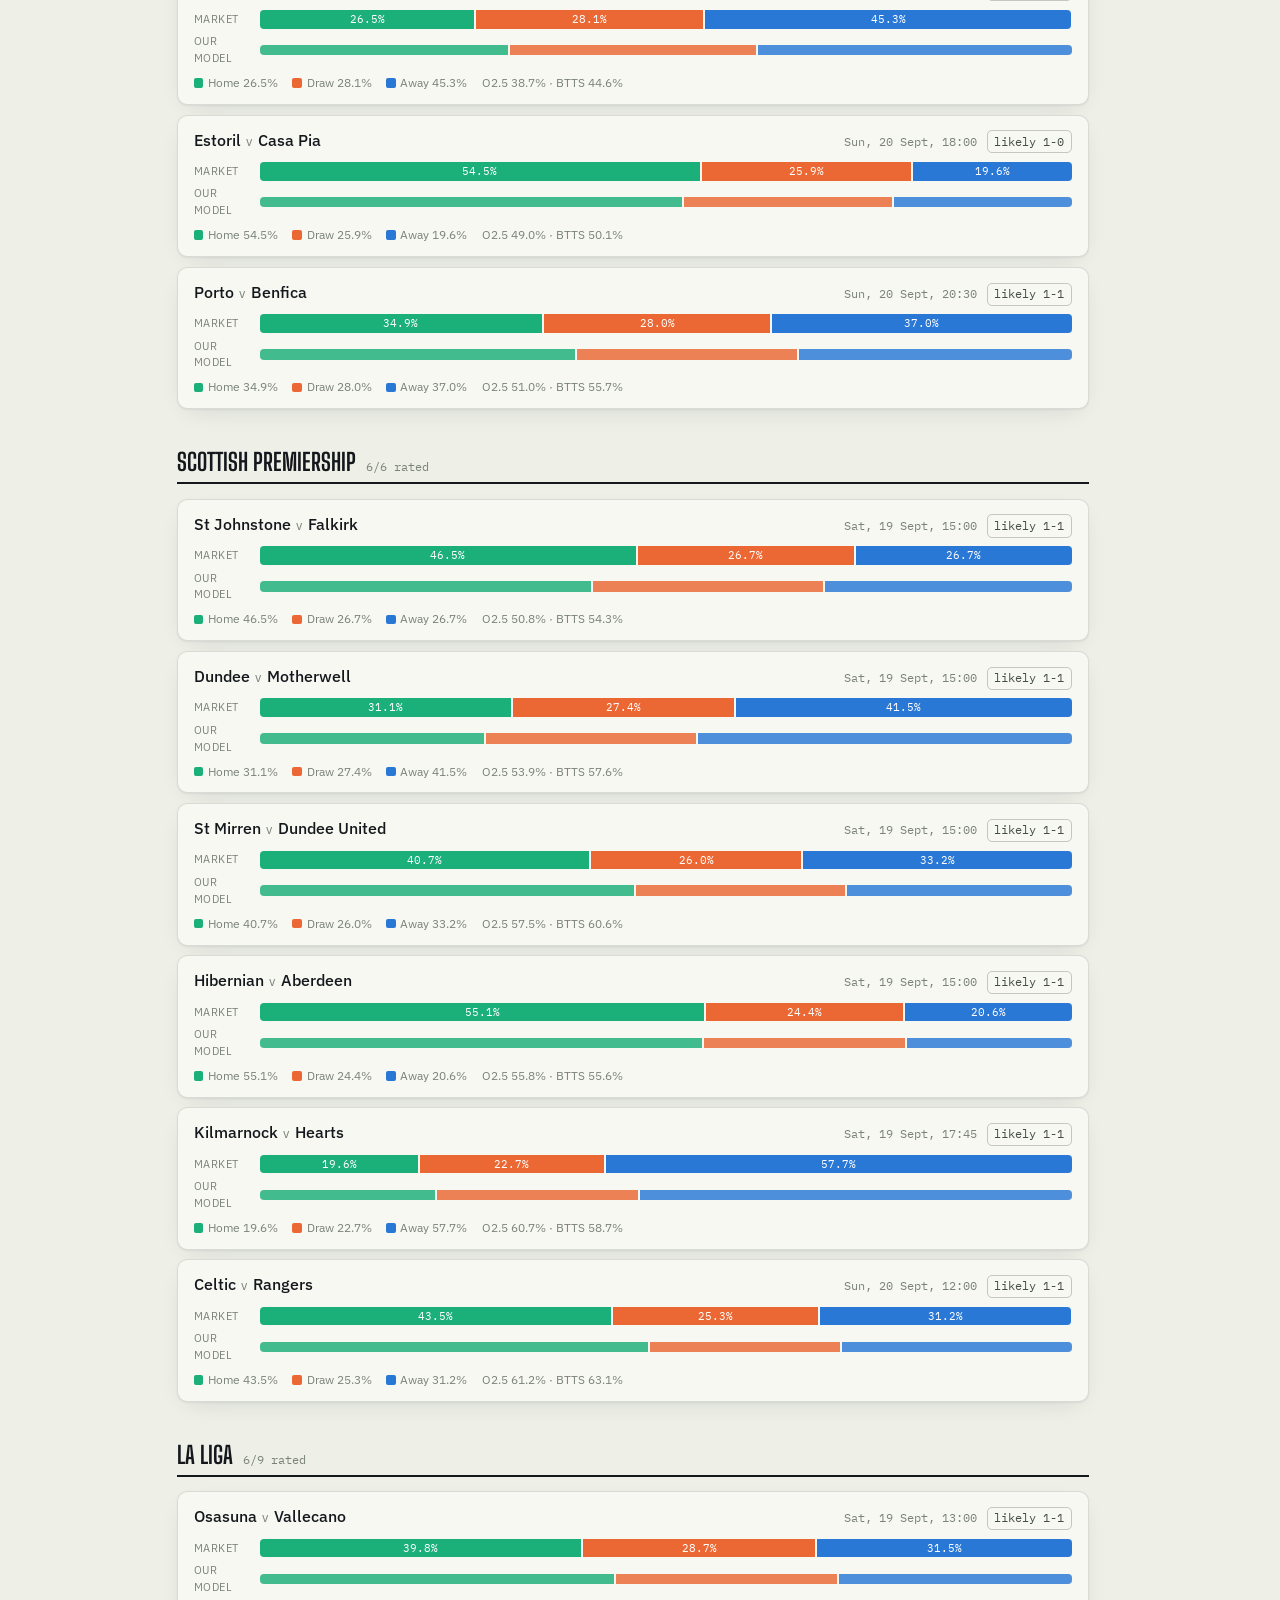
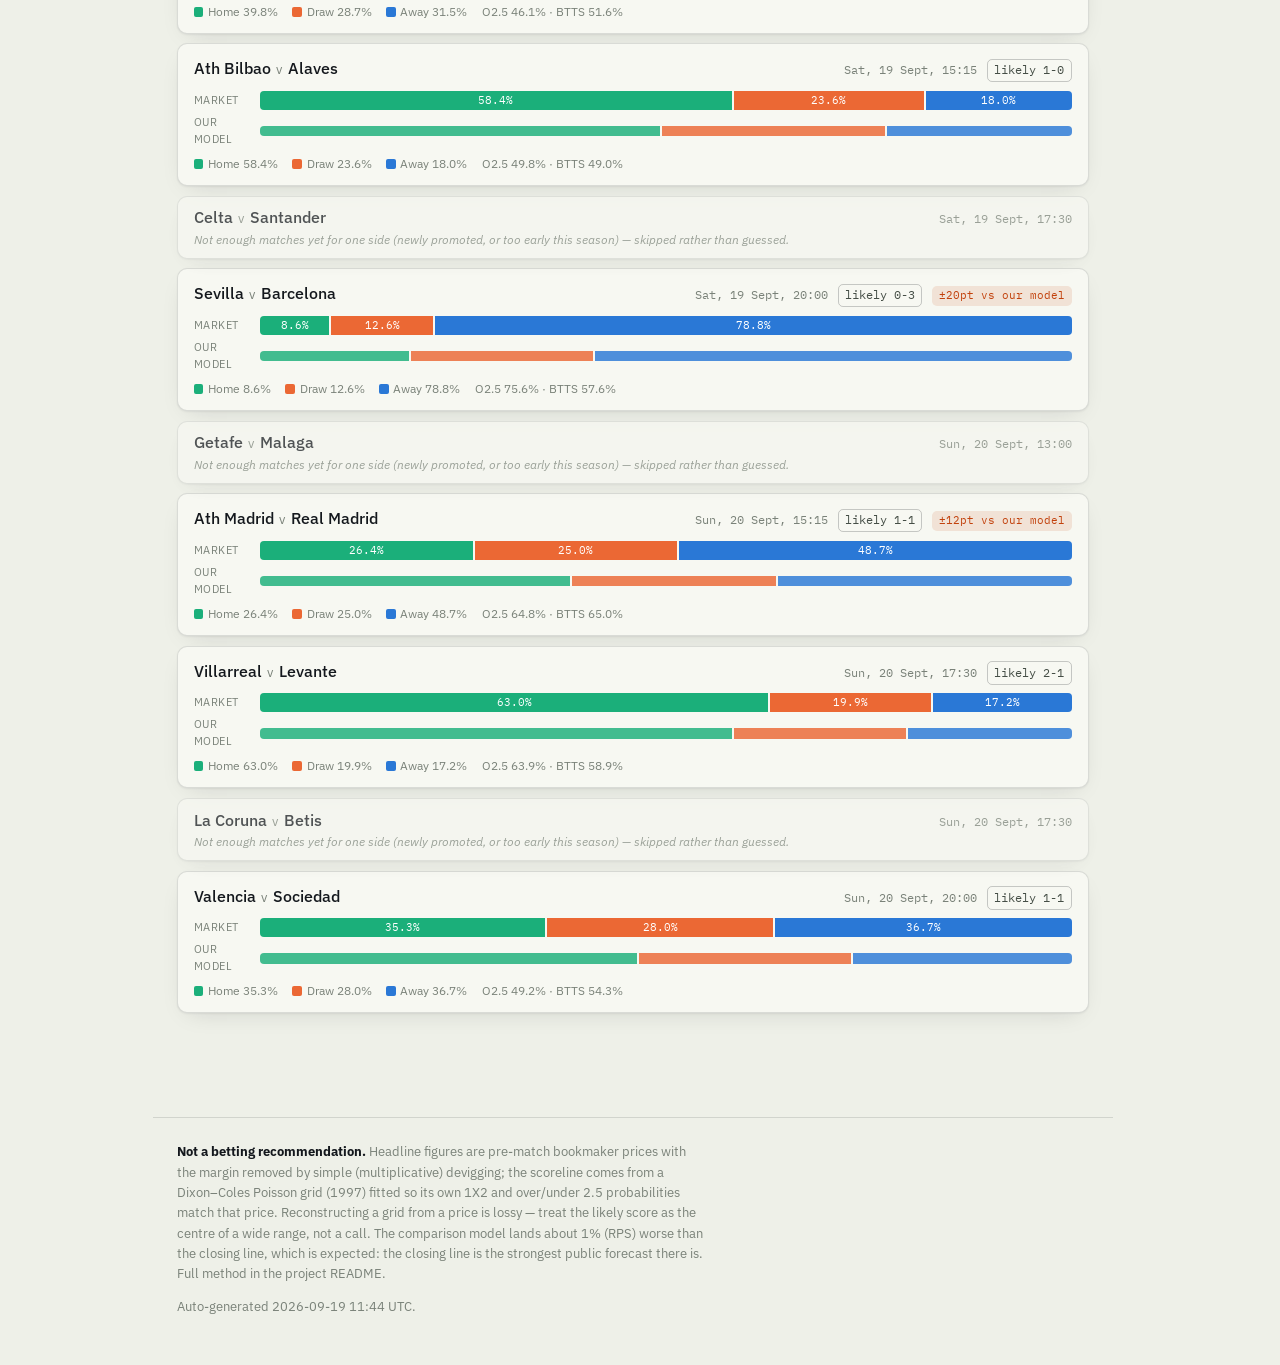
==== commit 159a8df7: "Auto-update weekend pages [skip ci]" ====
--- a/docs/index.html
+++ b/docs/index.html
@@ -475,11 +475,11 @@
     with the bookmaker's margin removed, for comparison only. Full numbers in the project
     README.
   </p>
-  <p style="margin-top:0.75rem">Auto-generated 2026-09-15 13:00 UTC.</p>
+  <p style="margin-top:0.75rem">Auto-generated 2026-09-19 11:44 UTC.</p>
 </footer>
 
 <script>
-  const DATA = [{"league":"EFL Championship","date":"2026-09-15T19:45","home":"Bristol City","away":"Lincoln","unrated":true},{"league":"EFL Championship","date":"2026-09-15T19:45","home":"Middlesbrough","away":"Millwall","unrated":false,"source":"market","homePred":2.25,"awayPred":0.93,"score":"2-0","pHome":65.9,"pDraw":19.7,"pAway":14.4,"over25":60.7,"btts":54.1,"note":"","mHome":50.0,"mDraw":25.8,"mAway":24.2},{"league":"Scottish Premiership","date":"2026-09-15T19:45","home":"Falkirk","away":"Hearts","unrated":false,"source":"market","homePred":1.16,"awayPred":1.75,"score":"1-1","pHome":24.4,"pDraw":25.8,"pAway":49.8,"over25":54.6,"btts":56.5,"note":"","mHome":19.1,"mDraw":26.1,"mAway":54.9},{"league":"Scottish Premiership","date":"2026-09-15T19:45","home":"Hibernian","away":"Kilmarnock","unrated":false,"source":"market","homePred":2.33,"awayPred":0.97,"score":"2-0","pHome":66.4,"pDraw":19.4,"pAway":14.2,"over25":63.1,"btts":56.0,"note":"","mHome":52.0,"mDraw":24.4,"mAway":23.6},{"league":"Scottish Premiership","date":"2026-09-15T19:45","home":"Motherwell","away":"Aberdeen","unrated":false,"source":"market","homePred":1.8,"awayPred":1.13,"score":"1-1","pHome":51.8,"pDraw":24.4,"pAway":23.8,"over25":55.2,"btts":56.5,"note":"","mHome":60.5,"mDraw":22.7,"mAway":16.8},{"league":"La Liga","date":"2026-09-15T18:00","home":"Vallecano","away":"Espanol","unrated":false,"source":"market","homePred":1.46,"awayPred":1.23,"score":"1-1","pHome":41.0,"pDraw":28.6,"pAway":30.4,"over25":49.4,"btts":54.1,"note":"","mHome":55.5,"mDraw":24.3,"mAway":20.2},{"league":"La Liga","date":"2026-09-15T19:00","home":"Alaves","away":"Valencia","unrated":false,"source":"market","homePred":1.68,"awayPred":0.83,"score":"1-0","pHome":55.7,"pDraw":27.1,"pAway":17.2,"over25":44.9,"btts":45.8,"note":"","mHome":45.2,"mDraw":27.9,"mAway":26.9},{"league":"La Liga","date":"2026-09-15T20:30","home":"Elche","away":"Real Madrid","unrated":false,"source":"market","homePred":0.83,"awayPred":2.98,"score":"0-2","pHome":7.9,"pDraw":12.7,"pAway":79.4,"over25":72.6,"btts":53.6,"note":"","mHome":20.7,"mDraw":22.7,"mAway":56.6},{"league":"La Liga","date":"2026-09-16T18:00","home":"Ath Madrid","away":"Osasuna","unrated":false,"source":"market","homePred":2.18,"awayPred":0.74,"score":"2-0","pHome":68.8,"pDraw":20.0,"pAway":11.2,"over25":54.8,"btts":46.4,"note":"","mHome":55.6,"mDraw":23.9,"mAway":20.4},{"league":"La Liga","date":"2026-09-16T18:00","home":"La Coruna","away":"Sevilla","unrated":true},{"league":"La Liga","date":"2026-09-16T20:30","home":"Barcelona","away":"Santander","unrated":true},{"league":"La Liga","date":"2026-09-16T20:30","home":"Levante","away":"Ath Bilbao","unrated":false,"source":"market","homePred":1.19,"awayPred":1.58,"score":"1-1","pHome":27.9,"pDraw":27.1,"pAway":45.1,"over25":51.5,"btts":55.1,"note":"","mHome":38.9,"mDraw":26.8,"mAway":34.3},{"league":"La Liga","date":"2026-09-17T18:00","home":"Betis","away":"Getafe","unrated":false,"source":"market","homePred":1.73,"awayPred":0.73,"score":"1-0","pHome":60.0,"pDraw":23.6,"pAway":16.4,"over25":43.6,"btts":42.5,"note":"","mHome":54.7,"mDraw":27.8,"mAway":17.6},{"league":"La Liga","date":"2026-09-17T20:30","home":"Malaga","away":"Villarreal","unrated":true}];
+  const DATA = [{"league":"Bundesliga","date":"2026-09-19T14:30","home":"Werder Bremen","away":"Augsburg","unrated":false,"source":"market","homePred":1.81,"awayPred":1.63,"score":"1-1","pHome":41.2,"pDraw":24.9,"pAway":33.8,"over25":66.1,"btts":67.2,"note":"","mHome":39.6,"mDraw":26.1,"mAway":34.2},{"league":"Bundesliga","date":"2026-09-19T14:30","home":"M'gladbach","away":"Mainz","unrated":false,"source":"market","homePred":1.46,"awayPred":1.74,"score":"1-1","pHome":31.5,"pDraw":25.5,"pAway":43.0,"over25":61.3,"btts":63.3,"note":"","mHome":33.0,"mDraw":24.7,"mAway":42.3},{"league":"Bundesliga","date":"2026-09-19T14:30","home":"Hamburg","away":"FC Koln","unrated":false,"source":"market","homePred":1.51,"awayPred":1.6,"score":"1-1","pHome":35.1,"pDraw":26.3,"pAway":38.6,"over25":59.3,"btts":62.1,"note":"","mHome":33.5,"mDraw":25.1,"mAway":41.4},{"league":"Bundesliga","date":"2026-09-19T14:30","home":"Ein Frankfurt","away":"Freiburg","unrated":false,"source":"market","homePred":1.75,"awayPred":1.67,"score":"1-1","pHome":39.6,"pDraw":24.3,"pAway":36.1,"over25":65.7,"btts":67.1,"note":"","mHome":43.4,"mDraw":26.2,"mAway":30.4},{"league":"Bundesliga","date":"2026-09-19T17:30","home":"Stuttgart","away":"Dortmund","unrated":false,"source":"market","homePred":1.82,"awayPred":1.7,"score":"1-1","pHome":39.8,"pDraw":25.5,"pAway":34.7,"over25":67.6,"btts":68.5,"note":"","mHome":38.5,"mDraw":24.1,"mAway":37.4},{"league":"Bundesliga","date":"2026-09-20T14:30","home":"Leverkusen","away":"RB Leipzig","unrated":false,"source":"market","homePred":2.09,"awayPred":1.58,"score":"1-1","pHome":48.4,"pDraw":22.5,"pAway":29.1,"over25":70.3,"btts":69.6,"note":"","mHome":51.1,"mDraw":21.9,"mAway":27.0},{"league":"Bundesliga","date":"2026-09-20T16:30","home":"Schalke 04","away":"Elversberg","unrated":true},{"league":"Bundesliga","date":"2026-09-20T18:30","home":"Paderborn","away":"Hoffenheim","unrated":true},{"league":"Premier League","date":"2026-09-19T12:30","home":"Tottenham","away":"Aston Villa","unrated":false,"source":"market","homePred":1.65,"awayPred":1.15,"score":"1-1","pHome":47.3,"pDraw":27.1,"pAway":25.6,"over25":52.1,"btts":55.1,"note":"home availability 68% (13 flagged, 0.90), away availability 65% (13 flagged, 0.89)","mHome":35.3,"mDraw":29.1,"mAway":35.5},{"league":"Premier League","date":"2026-09-19T15:00","home":"Newcastle","away":"Hull","unrated":true},{"league":"Premier League","date":"2026-09-19T15:00","home":"Everton","away":"Ipswich","unrated":false,"source":"market","homePred":1.84,"awayPred":1.06,"score":"1-1","pHome":54.1,"pDraw":24.9,"pAway":21.0,"over25":54.7,"btts":55.1,"note":"home availability 81% (6 flagged, 0.94), away availability 75% (9 flagged, 0.92)","mHome":57.3,"mDraw":25.1,"mAway":17.6},{"league":"Premier League","date":"2026-09-19T15:00","home":"Brighton","away":"Arsenal","unrated":false,"source":"market","homePred":1.0,"awayPred":1.9,"score":"0-1","pHome":19.0,"pDraw":24.3,"pAway":56.7,"over25":54.3,"btts":53.6,"note":"home availability 64% (13 flagged, 0.89), away availability 81% (6 flagged, 0.94)","mHome":21.8,"mDraw":27.9,"mAway":50.4},{"league":"Premier League","date":"2026-09-19T17:30","home":"Nott'm Forest","away":"Coventry","unrated":true},{"league":"Premier League","date":"2026-09-20T14:00","home":"Bournemouth","away":"Liverpool","unrated":false,"source":"market","homePred":1.44,"awayPred":1.81,"score":"1-1","pHome":29.7,"pDraw":25.0,"pAway":45.3,"over25":62.2,"btts":63.7,"note":"home availability 79% (6 flagged, 0.94), away availability 75% (10 flagged, 0.92)","mHome":38.2,"mDraw":25.9,"mAway":35.9},{"league":"Premier League","date":"2026-09-20T14:00","home":"Leeds","away":"Crystal Palace","unrated":false,"source":"market","homePred":1.85,"awayPred":1.02,"score":"1-0","pHome":55.3,"pDraw":24.5,"pAway":20.1,"over25":53.7,"btts":53.8,"note":"home availability 74% (8 flagged, 0.92), away availability 70% (11 flagged, 0.91)","mHome":44.1,"mDraw":26.4,"mAway":29.5},{"league":"Premier League","date":"2026-09-20T14:00","home":"Man City","away":"Sunderland","unrated":false,"source":"market","homePred":2.39,"awayPred":0.75,"score":"2-0","pHome":72.4,"pDraw":17.1,"pAway":10.5,"over25":59.8,"btts":48.0,"note":"home availability 77% (9 flagged, 0.93), away availability 75% (8 flagged, 0.93)","mHome":65.3,"mDraw":21.5,"mAway":13.2},{"league":"Premier League","date":"2026-09-20T16:30","home":"Fulham","away":"Man United","unrated":false,"source":"market","homePred":1.33,"awayPred":1.82,"score":"1-1","pHome":27.2,"pDraw":25.1,"pAway":47.7,"over25":60.0,"btts":61.4,"note":"home availability 86% (5 flagged, 0.96), away availability 77% (10 flagged, 0.93)","mHome":31.6,"mDraw":27.7,"mAway":40.7},{"league":"EFL Championship","date":"2026-09-19T12:30","home":"Stoke","away":"Sheffield United","unrated":false,"source":"market","homePred":1.45,"awayPred":1.28,"score":"1-1","pHome":40.3,"pDraw":27.2,"pAway":32.5,"over25":50.4,"btts":55.1,"note":"","mHome":40.0,"mDraw":27.2,"mAway":32.8},{"league":"EFL Championship","date":"2026-09-19T12:30","home":"Cardiff","away":"Charlton","unrated":false,"source":"market","homePred":1.86,"awayPred":1.17,"score":"1-1","pHome":52.1,"pDraw":24.6,"pAway":23.3,"over25":57.6,"btts":58.2,"note":"","mHome":58.1,"mDraw":22.1,"mAway":19.8},{"league":"EFL Championship","date":"2026-09-19T12:30","home":"Millwall","away":"West Ham","unrated":true},{"league":"EFL Championship","date":"2026-09-19T15:00","home":"Wrexham","away":"Southampton","unrated":false,"source":"market","homePred":1.29,"awayPred":1.56,"score":"1-1","pHome":31.3,"pDraw":26.1,"pAway":42.7,"over25":53.4,"btts":57.1,"note":"","mHome":29.8,"mDraw":25.9,"mAway":44.4},{"league":"EFL Championship","date":"2026-09-19T15:00","home":"QPR","away":"Preston","unrated":false,"source":"market","homePred":1.82,"awayPred":0.98,"score":"1-0","pHome":55.5,"pDraw":24.9,"pAway":19.6,"over25":52.1,"btts":52.3,"note":"","mHome":52.1,"mDraw":25.5,"mAway":22.4},{"league":"EFL Championship","date":"2026-09-19T15:00","home":"Portsmouth","away":"Blackburn","unrated":false,"source":"market","homePred":1.5,"awayPred":1.09,"score":"1-1","pHome":45.7,"pDraw":26.8,"pAway":27.5,"over25":46.9,"btts":51.4,"note":"","mHome":41.1,"mDraw":29.9,"mAway":29.0},{"league":"EFL Championship","date":"2026-09-19T15:00","home":"Lincoln","away":"Swansea","unrated":true},{"league":"EFL Championship","date":"2026-09-19T15:00","home":"Burnley","away":"Derby","unrated":false,"source":"market","homePred":1.74,"awayPred":1.02,"score":"1-0","pHome":52.8,"pDraw":25.8,"pAway":21.4,"over25":51.0,"btts":52.5,"note":"","mHome":53.5,"mDraw":25.7,"mAway":20.8},{"league":"EFL Championship","date":"2026-09-19T15:00","home":"Birmingham","away":"Middlesbrough","unrated":false,"source":"market","homePred":1.41,"awayPred":1.57,"score":"1-1","pHome":33.8,"pDraw":25.8,"pAway":40.4,"over25":56.3,"btts":59.7,"note":"","mHome":36.3,"mDraw":26.7,"mAway":36.9},{"league":"EFL Championship","date":"2026-09-20T12:00","home":"Wolves","away":"West Brom","unrated":true},{"league":"EFL Championship","date":"2026-09-20T13:30","home":"Norwich","away":"Bolton","unrated":true},{"league":"Ligue 1","date":"2026-09-19T16:15","home":"Paris FC","away":"Strasbourg","unrated":false,"source":"market","homePred":1.79,"awayPred":1.26,"score":"1-1","pHome":48.5,"pDraw":25.2,"pAway":26.3,"over25":57.8,"btts":59.5,"note":"","mHome":38.6,"mDraw":25.6,"mAway":35.9},{"league":"Ligue 1","date":"2026-09-19T19:45","home":"Toulouse","away":"Le Havre","unrated":false,"source":"market","homePred":1.82,"awayPred":0.97,"score":"1-0","pHome":55.8,"pDraw":25.3,"pAway":19.0,"over25":52.0,"btts":52.0,"note":"","mHome":54.6,"mDraw":25.8,"mAway":19.6},{"league":"Ligue 1","date":"2026-09-19T19:45","home":"Lyon","away":"Rennes","unrated":false,"source":"market","homePred":1.79,"awayPred":1.42,"score":"1-1","pHome":45.0,"pDraw":25.5,"pAway":29.5,"over25":61.3,"btts":63.0,"note":"","mHome":49.6,"mDraw":23.5,"mAway":26.9},{"league":"Ligue 1","date":"2026-09-19T19:45","home":"Le Mans","away":"Lorient","unrated":true},{"league":"Ligue 1","date":"2026-09-19T19:45","home":"Angers","away":"Troyes","unrated":true},{"league":"Ligue 1","date":"2026-09-20T14:00","home":"Auxerre","away":"Brest","unrated":false,"source":"market","homePred":1.35,"awayPred":1.48,"score":"1-1","pHome":33.4,"pDraw":27.4,"pAway":39.2,"over25":52.8,"btts":57.0,"note":"","mHome":40.0,"mDraw":27.7,"mAway":32.2},{"league":"Ligue 1","date":"2026-09-20T16:15","home":"Nice","away":"Lille","unrated":false,"source":"market","homePred":1.13,"awayPred":1.58,"score":"1-1","pHome":26.4,"pDraw":27.2,"pAway":46.4,"over25":49.8,"btts":53.4,"note":"","mHome":29.1,"mDraw":26.9,"mAway":44.1},{"league":"Ligue 1","date":"2026-09-20T19:45","home":"Marseille","away":"Paris SG","unrated":false,"source":"market","homePred":1.06,"awayPred":2.52,"score":"1-2","pHome":13.5,"pDraw":18.9,"pAway":67.6,"over25":68.7,"btts":60.3,"note":"","mHome":28.1,"mDraw":23.5,"mAway":48.4},{"league":"Serie A","date":"2026-09-19T14:00","home":"Udinese","away":"Cagliari","unrated":false,"source":"market","homePred":1.39,"awayPred":1.09,"score":"1-1","pHome":42.3,"pDraw":28.8,"pAway":28.8,"over25":44.1,"btts":49.6,"note":"","mHome":40.2,"mDraw":28.4,"mAway":31.4},{"league":"Serie A","date":"2026-09-19T14:00","home":"Bologna","away":"Torino","unrated":false,"source":"market","homePred":1.59,"awayPred":1.02,"score":"1-0","pHome":49.4,"pDraw":27.0,"pAway":23.6,"over25":47.4,"btts":50.6,"note":"","mHome":45.1,"mDraw":28.1,"mAway":26.8},{"league":"Serie A","date":"2026-09-19T17:00","home":"Roma","away":"Inter","unrated":false,"source":"market","homePred":1.49,"awayPred":1.54,"score":"1-1","pHome":35.1,"pDraw":27.8,"pAway":37.1,"over25":57.6,"btts":60.8,"note":"","mHome":28.6,"mDraw":26.4,"mAway":45.0},{"league":"Serie A","date":"2026-09-19T19:45","home":"Venezia","away":"Lazio","unrated":false,"source":"market","homePred":1.12,"awayPred":1.7,"score":"1-1","pHome":24.1,"pDraw":26.8,"pAway":49.1,"over25":52.6,"btts":55.0,"note":"","mHome":25.2,"mDraw":28.6,"mAway":46.2},{"league":"Serie A","date":"2026-09-20T11:30","home":"Fiorentina","away":"Napoli","unrated":false,"source":"market","homePred":1.2,"awayPred":1.53,"score":"1-1","pHome":28.8,"pDraw":28.0,"pAway":43.2,"over25":50.4,"btts":54.6,"note":"","mHome":26.5,"mDraw":29.0,"mAway":44.5},{"league":"Serie A","date":"2026-09-20T14:00","home":"Parma","away":"Genoa","unrated":false,"source":"market","homePred":1.05,"awayPred":1.22,"score":"1-1","pHome":30.6,"pDraw":30.6,"pAway":38.8,"over25":38.4,"btts":45.3,"note":"","mHome":28.3,"mDraw":30.3,"mAway":41.3},{"league":"Serie A","date":"2026-09-20T14:00","home":"Frosinone","away":"Como","unrated":false,"source":"market","homePred":1.06,"awayPred":2.28,"score":"1-2","pHome":15.8,"pDraw":21.1,"pAway":63.2,"over25":64.2,"btts":58.9,"note":"","mHome":20.3,"mDraw":24.0,"mAway":55.7},{"league":"Serie A","date":"2026-09-20T17:00","home":"Juventus","away":"Atalanta","unrated":false,"source":"market","homePred":1.8,"awayPred":0.96,"score":"1-0","pHome":55.7,"pDraw":24.3,"pAway":20.0,"over25":51.2,"btts":51.5,"note":"","mHome":50.4,"mDraw":25.2,"mAway":24.4},{"league":"Serie A","date":"2026-09-20T19:45","home":"Milan","away":"Lecce","unrated":false,"source":"market","homePred":2.39,"awayPred":0.65,"score":"2-0","pHome":74.8,"pDraw":16.5,"pAway":8.6,"over25":57.5,"btts":43.3,"note":"","mHome":63.6,"mDraw":21.7,"mAway":14.7},{"league":"Primeira Liga","date":"2026-09-19T15:30","home":"Nacional","away":"Famalicao","unrated":false,"source":"market","homePred":1.04,"awayPred":1.49,"score":"1-1","pHome":26.0,"pDraw":27.5,"pAway":46.5,"over25":45.4,"btts":49.8,"note":"","mHome":32.9,"mDraw":27.1,"mAway":39.9},{"league":"Primeira Liga","date":"2026-09-19T15:30","home":"Gil Vicente","away":"Maritimo","unrated":true},{"league":"Primeira Liga","date":"2026-09-19T18:00","home":"Alverca","away":"Rio Ave","unrated":false,"source":"market","homePred":1.6,"awayPred":1.0,"score":"1-0","pHome":50.1,"pDraw":26.6,"pAway":23.3,"over25":47.1,"btts":50.2,"note":"","mHome":46.2,"mDraw":25.9,"mAway":28.0},{"league":"Primeira Liga","date":"2026-09-19T20:30","home":"Sp Lisbon","away":"Arouca","unrated":false,"source":"market","homePred":2.75,"awayPred":0.73,"score":"2-0","pHome":78.2,"pDraw":13.3,"pAway":8.5,"over25":66.7,"btts":48.7,"note":"","mHome":75.1,"mDraw":15.7,"mAway":9.2},{"league":"Primeira Liga","date":"2026-09-20T15:30","home":"Estrela","away":"Academico Viseu","unrated":true},{"league":"Primeira Liga","date":"2026-09-20T15:30","home":"Guimaraes","away":"Moreirense","unrated":false,"source":"market","homePred":1.88,"awayPred":0.76,"score":"1-0","pHome":62.1,"pDraw":24.7,"pAway":13.2,"over25":48.3,"btts":45.1,"note":"","mHome":53.8,"mDraw":25.2,"mAway":21.0},{"league":"Primeira Liga","date":"2026-09-20T18:00","home":"Santa Clara","away":"Sp Braga","unrated":false,"source":"market","homePred":0.94,"awayPred":1.34,"score":"0-1","pHome":26.5,"pDraw":28.1,"pAway":45.3,"over25":38.7,"btts":44.6,"note":"","mHome":30.7,"mDraw":30.5,"mAway":38.8},{"league":"Primeira Liga","date":"2026-09-20T18:00","home":"Estoril","away":"Casa Pia","unrated":false,"source":"market","homePred":1.74,"awayPred":0.94,"score":"1-0","pHome":54.5,"pDraw":25.9,"pAway":19.6,"over25":49.0,"btts":50.1,"note":"","mHome":52.3,"mDraw":25.7,"mAway":22.0},{"league":"Primeira Liga","date":"2026-09-20T20:30","home":"Porto","away":"Benfica","unrated":false,"source":"market","homePred":1.35,"awayPred":1.4,"score":"1-1","pHome":34.9,"pDraw":28.0,"pAway":37.0,"over25":51.0,"btts":55.7,"note":"","mHome":39.0,"mDraw":27.3,"mAway":33.8},{"league":"Scottish Premiership","date":"2026-09-19T15:00","home":"St Johnstone","away":"Falkirk","unrated":false,"source":"market","homePred":1.6,"awayPred":1.15,"score":"1-1","pHome":46.5,"pDraw":26.7,"pAway":26.7,"over25":50.8,"btts":54.3,"note":"","mHome":41.0,"mDraw":28.6,"mAway":30.5},{"league":"Scottish Premiership","date":"2026-09-19T15:00","home":"Dundee","away":"Motherwell","unrated":false,"source":"market","homePred":1.32,"awayPred":1.56,"score":"1-1","pHome":31.1,"pDraw":27.4,"pAway":41.5,"over25":53.9,"btts":57.6,"note":"","mHome":27.8,"mDraw":25.9,"mAway":46.3},{"league":"Scottish Premiership","date":"2026-09-19T15:00","home":"St Mirren","away":"Dundee United","unrated":false,"source":"market","homePred":1.6,"awayPred":1.43,"score":"1-1","pHome":40.7,"pDraw":26.0,"pAway":33.2,"over25":57.5,"btts":60.6,"note":"","mHome":46.3,"mDraw":25.9,"mAway":27.8},{"league":"Scottish Premiership","date":"2026-09-19T15:00","home":"Hibernian","away":"Aberdeen","unrated":false,"source":"market","homePred":1.89,"awayPred":1.07,"score":"1-1","pHome":55.1,"pDraw":24.4,"pAway":20.6,"over25":55.8,"btts":55.6,"note":"","mHome":54.7,"mDraw":24.9,"mAway":20.4},{"league":"Scottish Premiership","date":"2026-09-19T17:45","home":"Kilmarnock","away":"Hearts","unrated":false,"source":"market","homePred":1.11,"awayPred":2.06,"score":"1-1","pHome":19.6,"pDraw":22.7,"pAway":57.7,"over25":60.7,"btts":58.7,"note":"","mHome":21.7,"mDraw":24.9,"mAway":53.4},{"league":"Scottish Premiership","date":"2026-09-20T12:00","home":"Celtic","away":"Rangers","unrated":false,"source":"market","homePred":1.75,"awayPred":1.45,"score":"1-1","pHome":43.5,"pDraw":25.3,"pAway":31.2,"over25":61.2,"btts":63.1,"note":"","mHome":48.0,"mDraw":23.6,"mAway":28.4},{"league":"La Liga","date":"2026-09-19T13:00","home":"Osasuna","away":"Vallecano","unrated":false,"source":"market","homePred":1.37,"awayPred":1.19,"score":"1-1","pHome":39.8,"pDraw":28.7,"pAway":31.5,"over25":46.1,"btts":51.6,"note":"","mHome":43.9,"mDraw":27.3,"mAway":28.8},{"league":"La Liga","date":"2026-09-19T15:15","home":"Ath Bilbao","away":"Alaves","unrated":false,"source":"market","homePred":1.83,"awayPred":0.88,"score":"1-0","pHome":58.4,"pDraw":23.6,"pAway":18.0,"over25":49.8,"btts":49.0,"note":"","mHome":49.5,"mDraw":27.6,"mAway":22.9},{"league":"La Liga","date":"2026-09-19T17:30","home":"Celta","away":"Santander","unrated":true},{"league":"La Liga","date":"2026-09-19T20:00","home":"Sevilla","away":"Barcelona","unrated":false,"source":"market","homePred":0.92,"awayPred":3.08,"score":"0-3","pHome":8.6,"pDraw":12.6,"pAway":78.8,"over25":75.6,"btts":57.6,"note":"","mHome":18.5,"mDraw":22.5,"mAway":59.0},{"league":"La Liga","date":"2026-09-20T13:00","home":"Getafe","away":"Malaga","unrated":true},{"league":"La Liga","date":"2026-09-20T15:15","home":"Ath Madrid","away":"Real Madrid","unrated":false,"source":"market","homePred":1.41,"awayPred":1.97,"score":"1-1","pHome":26.4,"pDraw":25.0,"pAway":48.7,"over25":64.8,"btts":65.0,"note":"","mHome":38.4,"mDraw":25.2,"mAway":36.4},{"league":"La Liga","date":"2026-09-20T17:30","home":"Villarreal","away":"Levante","unrated":false,"source":"market","homePred":2.26,"awayPred":1.07,"score":"2-1","pHome":63.0,"pDraw":19.9,"pAway":17.2,"over25":63.9,"btts":58.9,"note":"","mHome":58.5,"mDraw":21.3,"mAway":20.2},{"league":"La Liga","date":"2026-09-20T17:30","home":"La Coruna","away":"Betis","unrated":true},{"league":"La Liga","date":"2026-09-20T20:00","home":"Valencia","away":"Sociedad","unrated":false,"source":"market","homePred":1.32,"awayPred":1.36,"score":"1-1","pHome":35.3,"pDraw":28.0,"pAway":36.7,"over25":49.2,"btts":54.3,"note":"","mHome":46.7,"mDraw":26.2,"mAway":27.1}];
 
   // Which forecast is the headline: 'market' (bookmakers' devigged price) or
   // 'model' (this repo's ratings). Set per fixture by scripts.render_coupon.
